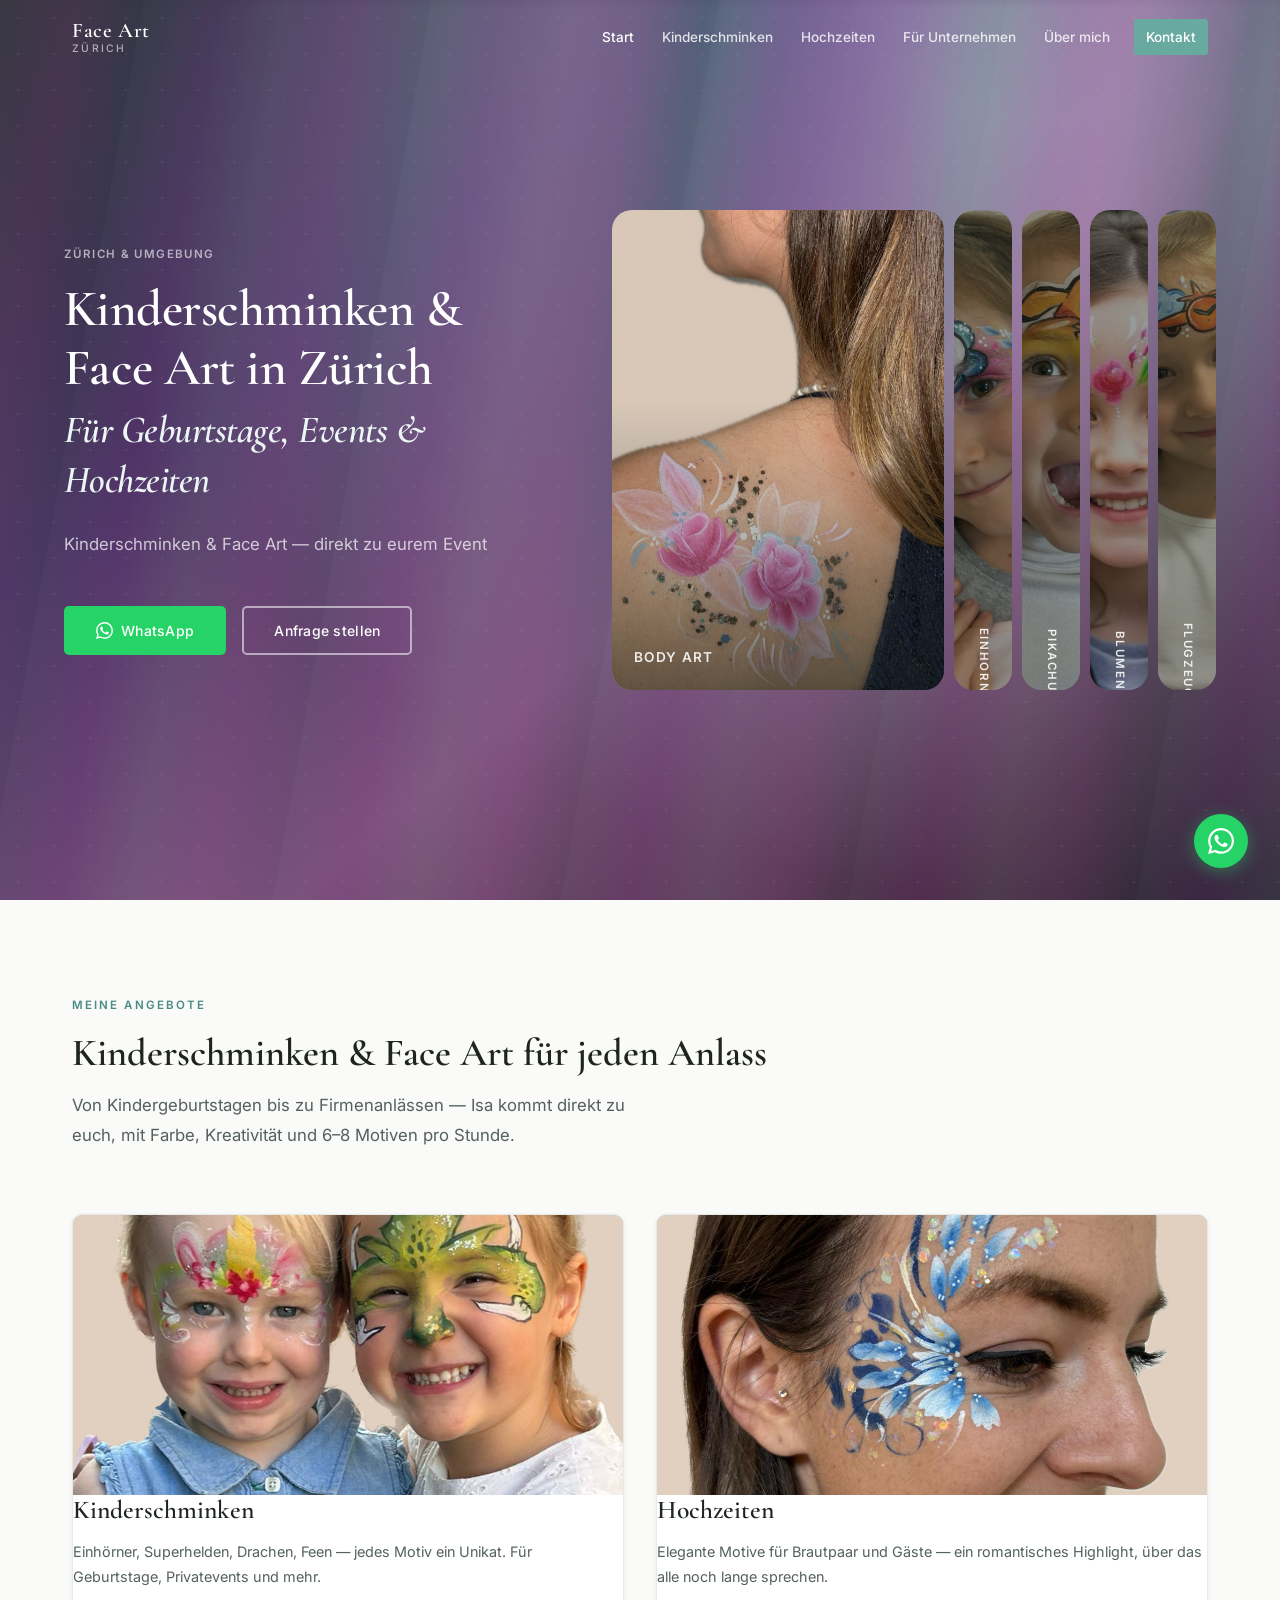
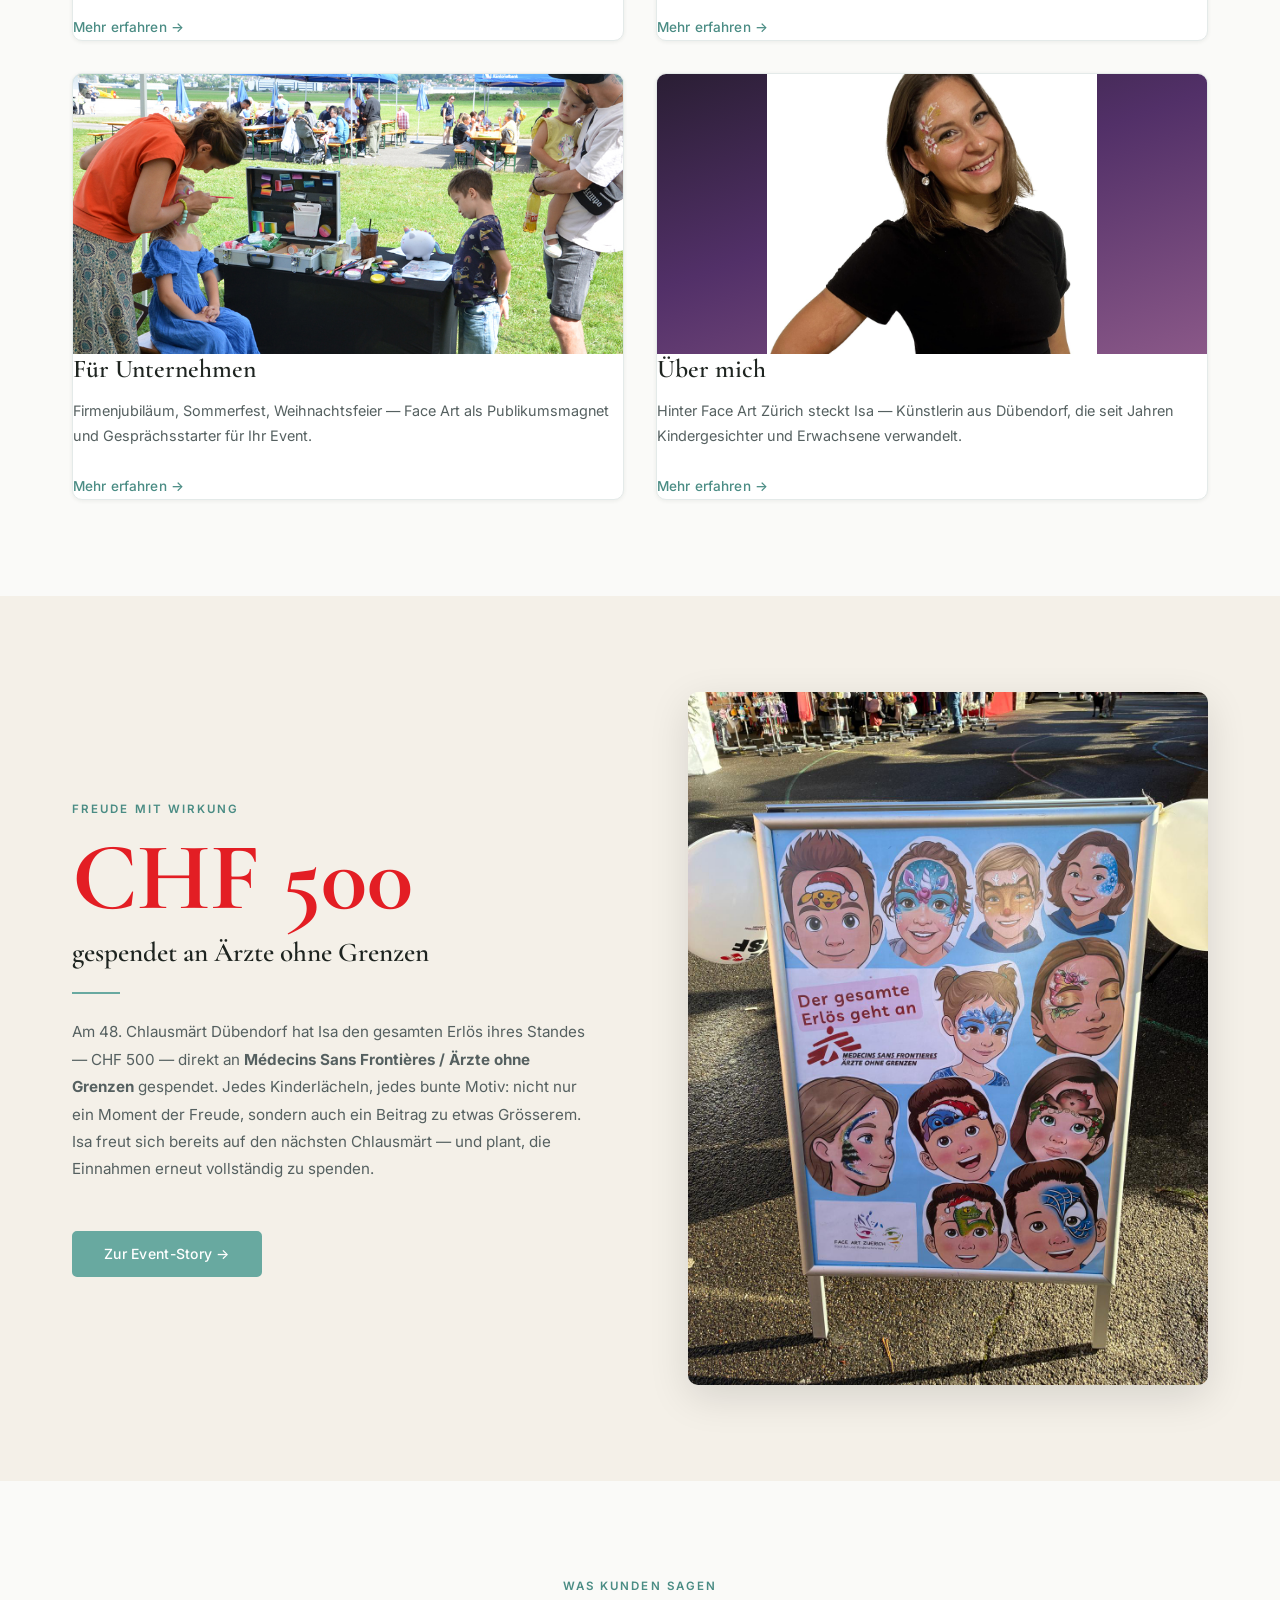
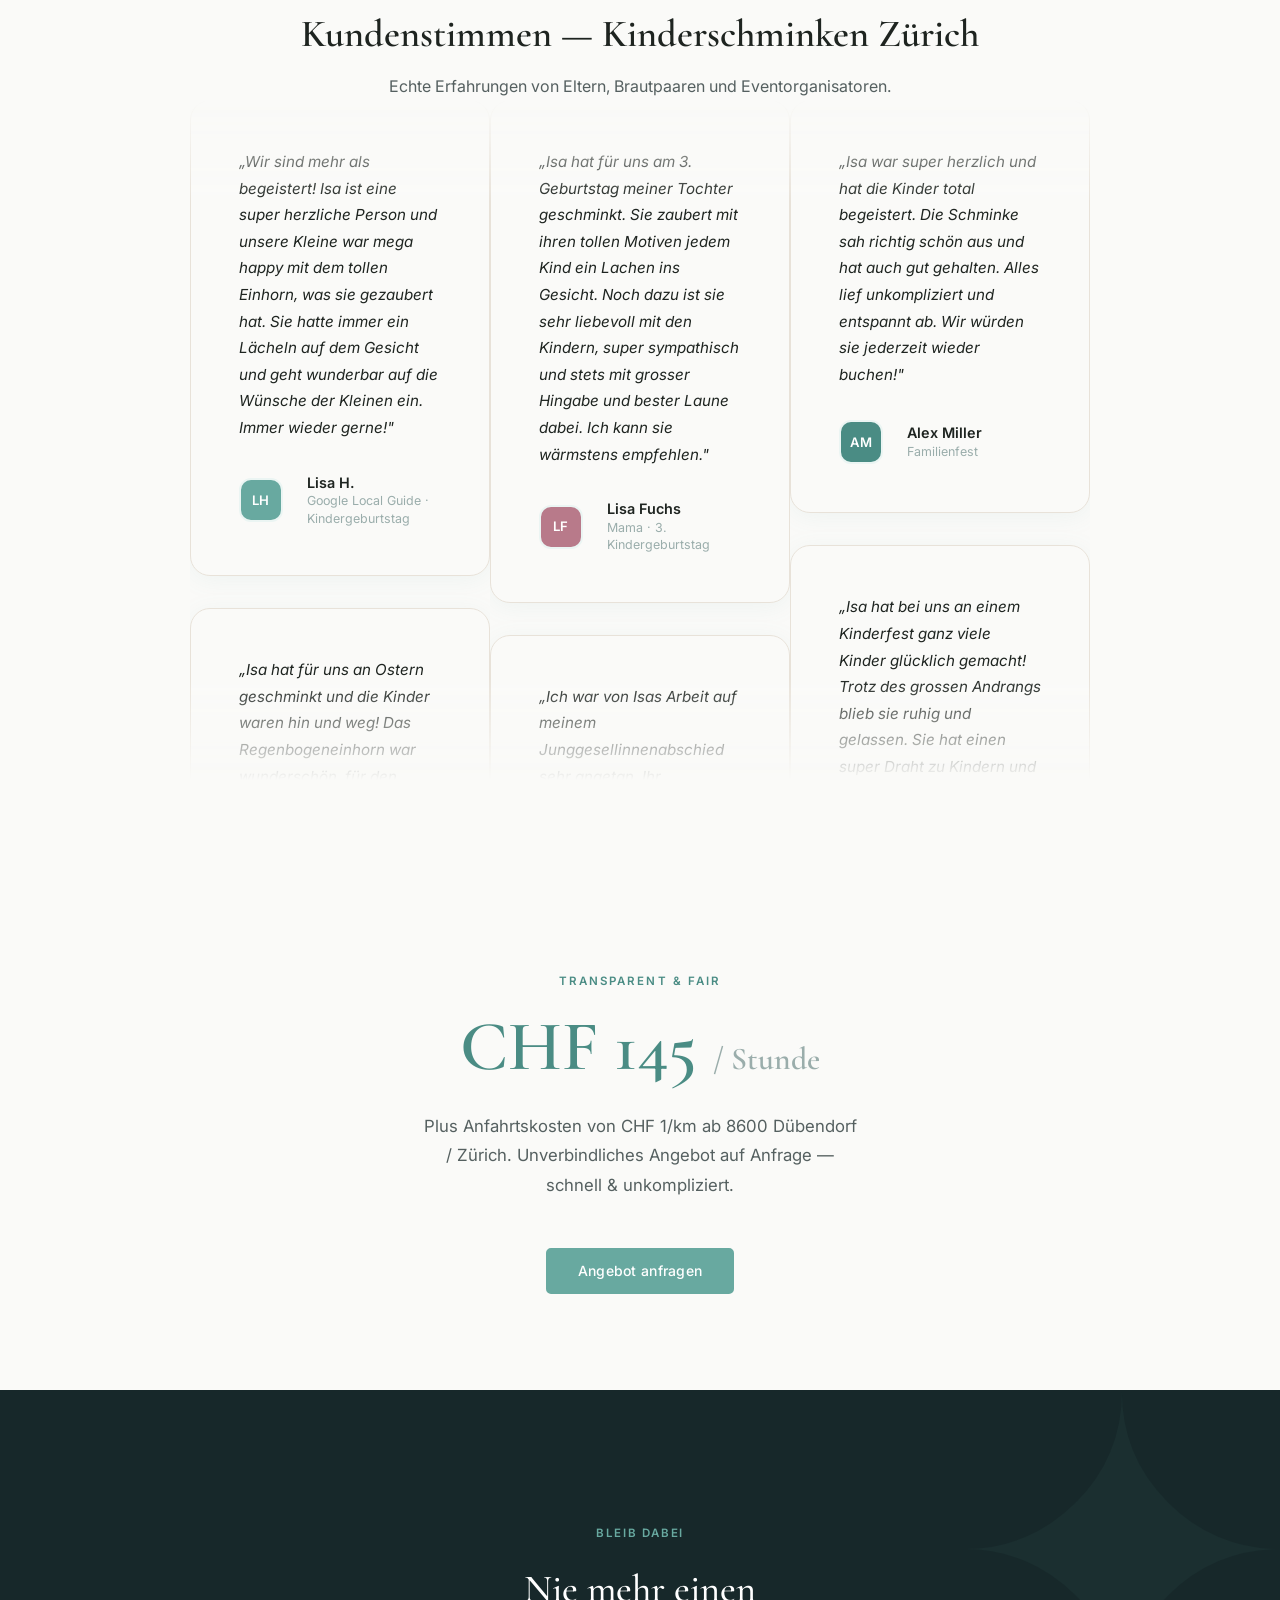
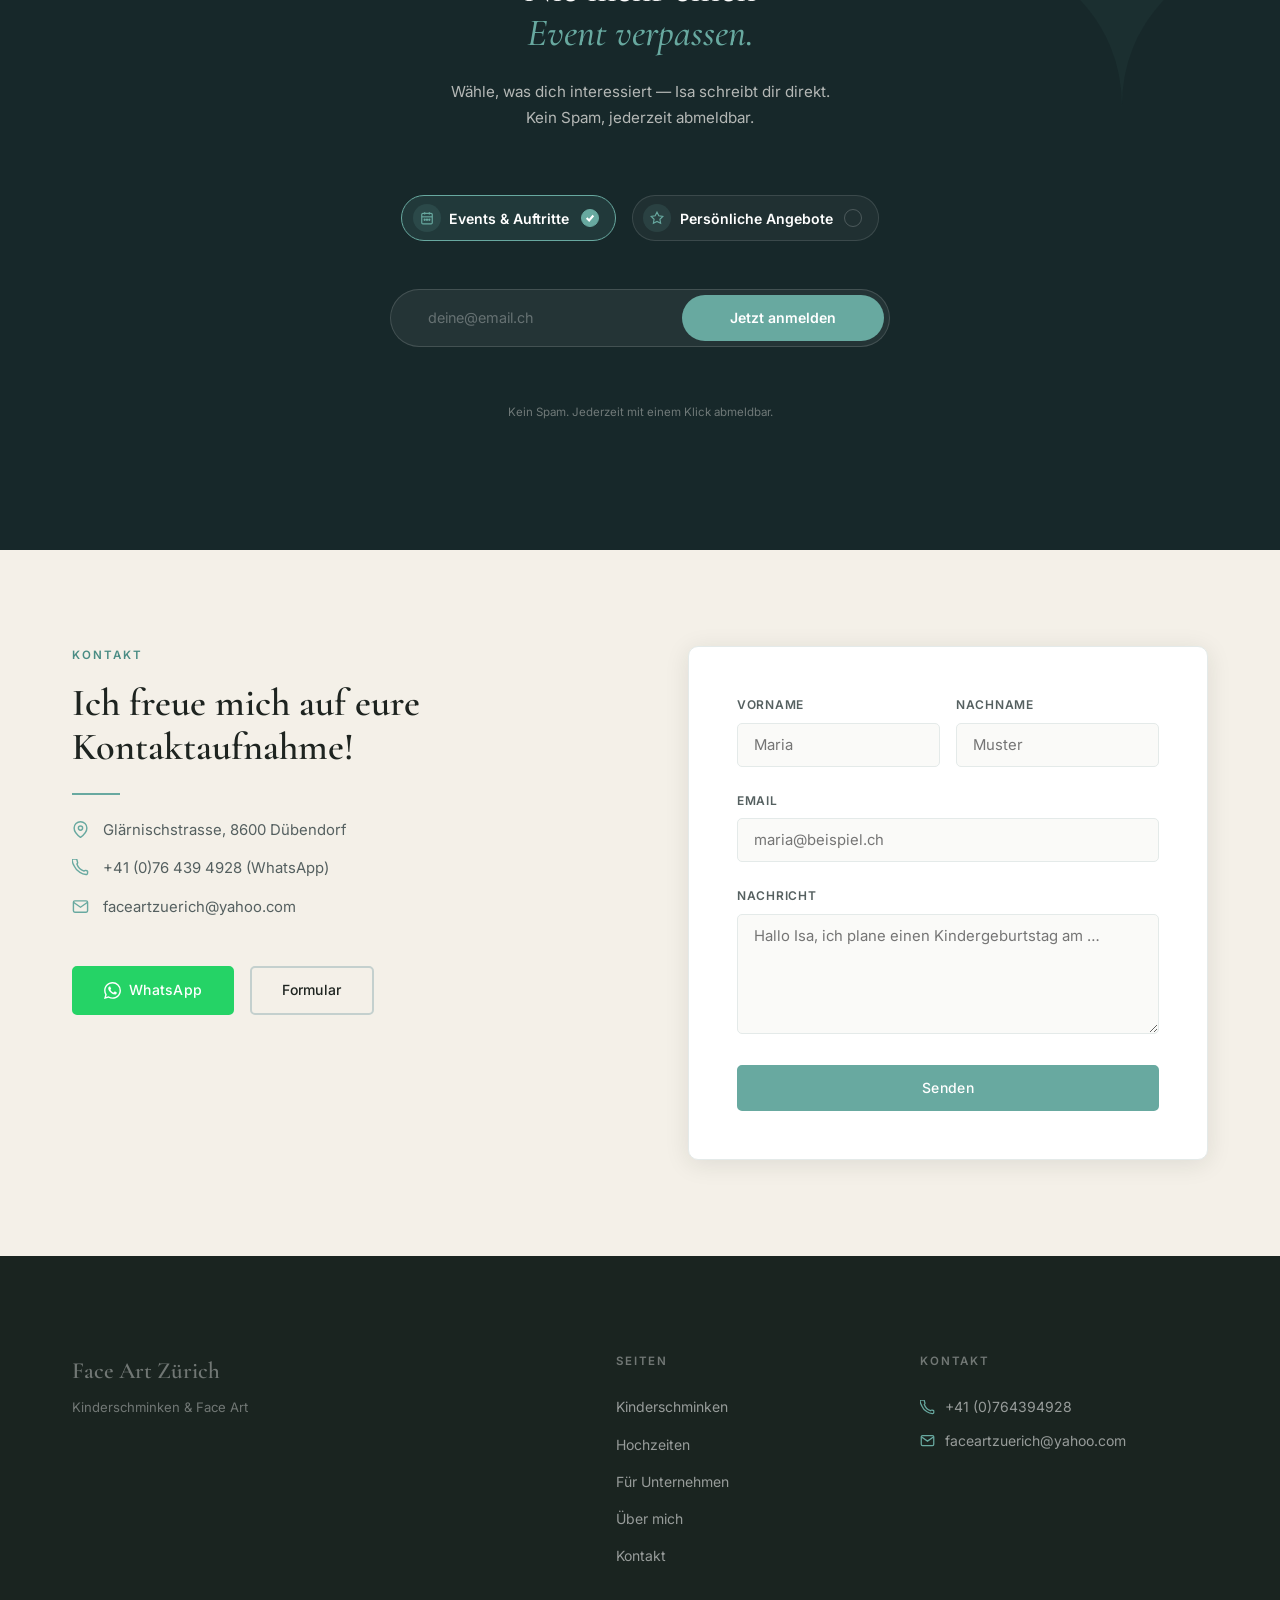
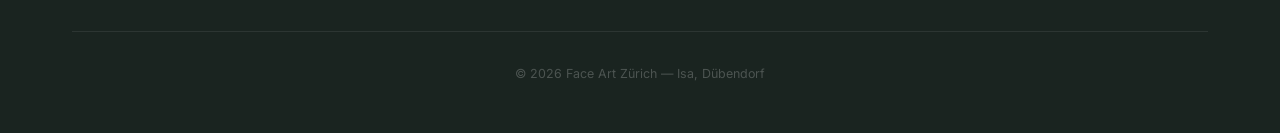
==== index.html @ 788a1c24 "copy(index): Magie/unvergesslich/ich entfernt, konkrete Sprache" ====
<!DOCTYPE html>
<html lang="de">
<head>
  <meta charset="UTF-8" />
  <link rel="icon" href="favicon.svg" type="image/svg+xml">
  <meta name="viewport" content="width=device-width, initial-scale=1.0" />
  <title>Kinderschminken Zürich & Dübendorf | Face Art Zürich</title>
  <meta name="description" content="Professionelles Kinderschminken & Face Art in Zürich und Dübendorf. Isa kommt direkt zu eurem Event — Geburtstage, Hochzeiten & Firmenfeiern. Ab CHF 145/h. Jetzt anfragen!">
  <meta name="robots" content="index, follow">
  <meta name="author" content="Isa, Face Art Zürich">
  <meta name="theme-color" content="#68A9A0">
  <link rel="canonical" href="https://www.faceartzuerich.ch/">

  <!-- Open Graph -->
  <meta property="og:type" content="website">
  <meta property="og:locale" content="de_CH">
  <meta property="og:url" content="https://www.faceartzuerich.ch/">
  <meta property="og:title" content="Kinderschminken Zürich & Dübendorf | Face Art Zürich">
  <meta property="og:description" content="Professionelles Kinderschminken & Face Art in Zürich und Dübendorf. Isa kommt direkt zu eurem Event — Geburtstage, Hochzeiten & Firmenfeiern. Ab CHF 145/h.">
  <meta property="og:image" content="https://www.faceartzuerich.ch/src/images/gallery/Kinder/einhorn-drachen-kinderschminken-zuerich.jpg">
  <meta property="og:image:width" content="800">
  <meta property="og:image:height" content="800">
  <meta property="og:site_name" content="Face Art Zürich">

  <!-- Twitter Card -->
  <meta name="twitter:card" content="summary_large_image">
  <meta name="twitter:title" content="Kinderschminken Zürich & Dübendorf | Face Art Zürich">
  <meta name="twitter:description" content="Professionelles Kinderschminken & Face Art in Zürich und Dübendorf. Ab CHF 145/h.">
  <meta name="twitter:image" content="https://www.faceartzuerich.ch/src/images/gallery/Kinder/einhorn-drachen-kinderschminken-zuerich.jpg">
  <link rel="stylesheet" href="src/css/main.css" />
  <!-- Schema.org Structured Data -->
  <script type="application/ld+json">
  {
    "@context": "https://schema.org",
    "@graph": [
      {
        "@type": "LocalBusiness",
        "@id": "https://www.faceartzuerich.ch/#business",
        "name": "Face Art Zürich",
        "description": "Professionelles Kinderschminken und Face Art in Zürich und Dübendorf. Isa kommt direkt zu Ihrem Event — Geburtstage, Hochzeiten, Firmenfeiern und Weihnachtsmärkte.",
        "url": "https://www.faceartzuerich.ch/",
        "telephone": "+41764394928",
        "email": "faceartzuerich@yahoo.com",
        "priceRange": "CHF 145/h",
        "currenciesAccepted": "CHF",
        "paymentAccepted": "Cash, Bank Transfer",
        "address": {
          "@type": "PostalAddress",
          "streetAddress": "Glärnischstrasse",
          "addressLocality": "Dübendorf",
          "postalCode": "8600",
          "addressCountry": "CH"
        },
        "geo": {
          "@type": "GeoCoordinates",
          "latitude": 47.3964,
          "longitude": 8.6178
        },
        "areaServed": [
          { "@type": "City", "name": "Zürich" },
          { "@type": "City", "name": "Dübendorf" },
          { "@type": "City", "name": "Winterthur" },
          { "@type": "City", "name": "Uster" },
          { "@type": "City", "name": "Kloten" }
        ],
        "hasOfferCatalog": {
          "@type": "OfferCatalog",
          "name": "Face Art Dienstleistungen",
          "itemListElement": [
            {
              "@type": "Offer",
              "itemOffered": { "@type": "Service", "name": "Kinderschminken" },
              "priceSpecification": { "@type": "PriceSpecification", "price": "145", "priceCurrency": "CHF", "unitText": "Stunde" }
            },
            {
              "@type": "Offer",
              "itemOffered": { "@type": "Service", "name": "Face Art für Hochzeiten" }
            },
            {
              "@type": "Offer",
              "itemOffered": { "@type": "Service", "name": "Face Art für Unternehmen und Events" }
            }
          ]
        },
        "aggregateRating": {
          "@type": "AggregateRating",
          "ratingValue": "5",
          "bestRating": "5",
          "worstRating": "1",
          "reviewCount": "6"
        },
        "review": [
          {
            "@type": "Review",
            "author": { "@type": "Person", "name": "Lisa H." },
            "reviewRating": { "@type": "Rating", "ratingValue": "5" },
            "reviewBody": "Wir sind mehr als begeistert! Isa ist eine super herzliche Person und unsere Kleine war mega happy mit dem tollen Einhorn. Immer wieder gerne!"
          },
          {
            "@type": "Review",
            "author": { "@type": "Person", "name": "Lisa Fuchs" },
            "reviewRating": { "@type": "Rating", "ratingValue": "5" },
            "reviewBody": "Isa hat für uns am 3. Geburtstag meiner Tochter geschminkt. Sie zaubert mit ihren tollen Motiven jedem Kind ein Lachen ins Gesicht. Ich kann sie wärmstens empfehlen."
          },
          {
            "@type": "Review",
            "author": { "@type": "Person", "name": "Claudia Vetsch" },
            "reviewRating": { "@type": "Rating", "ratingValue": "5" },
            "reviewBody": "Isa hat bei uns an einem Kinderfest ganz viele Kinder glücklich gemacht! Sie hat einen super Draht zu Kindern und arbeitet sehr zügig — alle wurden bedient."
          }
        ],
        "image": "https://www.faceartzuerich.ch/src/images/isa-face-art-zuerich.jpg",
        "sameAs": []
      },
      {
        "@type": "Person",
        "@id": "https://www.faceartzuerich.ch/#isa",
        "name": "Isa",
        "jobTitle": "Face Art Künstlerin",
        "worksFor": { "@id": "https://www.faceartzuerich.ch/#business" },
        "address": {
          "@type": "PostalAddress",
          "addressLocality": "Dübendorf",
          "addressCountry": "CH"
        }
      }
    ]
  }
  </script>
  <link rel="preload" as="style" href="https://fonts.googleapis.com/css2?family=Cormorant+Garamond:ital,wght@0,400;0,500;0,600;1,400;1,500;1,600&family=Inter:wght@300;400;500;600&display=swap" onload="this.onload=null;this.rel='stylesheet'">
  <noscript><link rel="stylesheet" href="https://fonts.googleapis.com/css2?family=Cormorant+Garamond:ital,wght@0,400;0,500;0,600;1,400;1,500;1,600&family=Inter:wght@300;400;500;600&display=swap"></noscript>
</head>
<body class="page--home">

  <!-- Navigation -->
  <header class="nav nav--transparent" id="nav">
    <div class="nav__container">
      <a href="index.html" class="nav__logo">
        <span class="nav__logo-text">
          <span class="nav__logo-main">Face Art</span>
          <span class="nav__logo-sub">Zürich</span>
        </span>
        <img class="nav__logo-img" src="src/images/logo.png" alt="Face Art Zürich Logo">
      </a>
      <nav class="nav__menu" id="navMenu" aria-label="Hauptnavigation">
        <a href="index.html" class="nav__link nav__link--active">Start</a>
        <a href="kinderschminken.html" class="nav__link">Kinderschminken</a>
        <a href="hochzeiten.html" class="nav__link">Hochzeiten</a>
        <a href="unternehmen.html" class="nav__link">Für Unternehmen</a>
        <a href="about.html" class="nav__link">Über mich</a>
        <a href="kontakt.html" class="nav__link nav__link--cta">Kontakt</a>
      </nav>
      <button class="nav__toggle" id="navToggle" aria-label="Menü öffnen" aria-expanded="false">
        <span></span><span></span><span></span>
      </button>
    </div>
  </header>

  <main>

    <!-- ========== ACCORDION HERO ========== -->
    <section class="acc-hero" id="accHero">
      <div class="hero__bg"></div>
      <div class="acc-hero__inner">

        <!-- Text block -->
        <div class="acc-hero__text">
          <p class="section__label">Zürich &amp; Umgebung</p>
          <h1 class="acc-hero__title">
            Kinderschminken &amp; Face Art in Zürich<br><em>Für Geburtstage, Events &amp; Hochzeiten</em>
          </h1>
          <p class="acc-hero__subtitle">Kinderschminken &amp; Face Art — direkt zu eurem Event</p>
          <div class="acc-hero__cta">
            <a href="https://wa.me/41764394928?text=Hallo%20Isa%2C%20ich%20m%C3%B6chte%20eine%20Anfrage%20stellen."
               class="btn btn--whatsapp" target="_blank" rel="noopener noreferrer">
              <svg class="btn__icon" viewBox="0 0 24 24" fill="currentColor" aria-hidden="true">
                <path d="M17.472 14.382c-.297-.149-1.758-.867-2.03-.967-.273-.099-.471-.148-.67.15-.197.297-.767.966-.94 1.164-.173.199-.347.223-.644.075-.297-.15-1.255-.463-2.39-1.475-.883-.788-1.48-1.761-1.653-2.059-.173-.297-.018-.458.13-.606.134-.133.298-.347.446-.52.149-.174.198-.298.298-.497.099-.198.05-.371-.025-.52-.075-.149-.669-1.612-.916-2.207-.242-.579-.487-.5-.669-.51-.173-.008-.371-.01-.57-.01-.198 0-.52.074-.792.372-.272.297-1.04 1.016-1.04 2.479 0 1.462 1.065 2.875 1.213 3.074.149.198 2.096 3.2 5.077 4.487.709.306 1.262.489 1.694.625.712.227 1.36.195 1.871.118.571-.085 1.758-.719 2.006-1.413.248-.694.248-1.289.173-1.413-.074-.124-.272-.198-.57-.347m-5.421 7.403h-.004a9.87 9.87 0 01-5.031-1.378l-.361-.214-3.741.982.998-3.648-.235-.374a9.86 9.86 0 01-1.51-5.26c.001-5.45 4.436-9.884 9.888-9.884 2.64 0 5.122 1.03 6.988 2.898a9.825 9.825 0 012.893 6.994c-.003 5.45-4.437 9.884-9.885 9.884m8.413-18.297A11.815 11.815 0 0012.05 0C5.495 0 .16 5.335.157 11.892c0 2.096.547 4.142 1.588 5.945L.057 24l6.305-1.654a11.882 11.882 0 005.683 1.448h.005c6.554 0 11.89-5.335 11.893-11.893a11.821 11.821 0 00-3.48-8.413z"/>
              </svg>
              WhatsApp
            </a>
            <a href="kontakt.html" class="btn btn--outline-white">Anfrage stellen</a>
          </div>
        </div>

        <!-- Image Accordion -->
        <div class="acc-hero__accordion" id="accHeroAccordion" aria-label="Galerie — Face Art Motive">

          <div class="acc-panel acc-panel--active" data-index="0">
            <img src="src/images/gallery/Start/rosen-body-art-zuerich.jpg" alt="Rosen Body Art" draggable="false" width="1864" height="1865" fetchpriority="high">
            <div class="acc-panel__overlay"></div>
            <span class="acc-panel__label">Body Art</span>
          </div>

          <div class="acc-panel" data-index="1">
            <img src="src/images/gallery/Start/einhorn-face-art-zuerich.jpg" alt="Einhorn Face Art" draggable="false" width="2286" height="2419">
            <div class="acc-panel__overlay"></div>
            <span class="acc-panel__label">Einhorn</span>
          </div>

          <div class="acc-panel" data-index="2">
            <img src="src/images/gallery/Start/pikachu-kinderschminken-zuerich.jpg" alt="Pikachu Face Art" draggable="false" width="804" height="760">
            <div class="acc-panel__overlay"></div>
            <span class="acc-panel__label">Pikachu</span>
          </div>

          <div class="acc-panel" data-index="3">
            <img src="src/images/gallery/Start/blumen-face-art-kinderschminken.jpg" alt="Blumen Face Art" draggable="false" width="832" height="1005">
            <div class="acc-panel__overlay"></div>
            <span class="acc-panel__label">Blumen</span>
          </div>

          <div class="acc-panel" data-index="4">
            <img src="src/images/gallery/Start/flugzeug-body-art-kinder.png" alt="Flugzeug Face Art" draggable="false" width="867" height="1152">
            <div class="acc-panel__overlay"></div>
            <span class="acc-panel__label">Flugzeug</span>
          </div>

        </div>

      </div>
    </section>

    <!-- ========== SERVICES ========== -->
    <section class="section">
      <div class="container">
        <header class="section__header">
          <span class="section__label">Meine Angebote</span>
          <h2 class="section__title">Kinderschminken &amp; Face Art für jeden Anlass</h2>
          <p class="section__subtitle">Von Kindergeburtstagen bis zu Firmenanlässen — Isa kommt direkt zu euch, mit Farbe, Kreativität und 6–8 Motiven pro Stunde.</p>
        </header>
        <div class="services__grid">
          <a href="kinderschminken.html" class="service-card">
            <div class="service-card__img service-card__img--kinder">
              <img src="src/images/gallery/Kinder/einhorn-drachen-kinderschminken-zuerich.jpg" alt="Kinderschminken — Einhorn und Drachen" width="744" height="711">
            </div>
            <div class="service-card__body">
              <h3 class="service-card__title">Kinderschminken</h3>
              <p class="service-card__text">Einhörner, Superhelden, Drachen, Feen — jedes Motiv ein Unikat. Für Geburtstage, Privatevents und mehr.</p>
              <span class="service-card__link">Mehr erfahren →</span>
            </div>
          </a>
          <a href="hochzeiten.html" class="service-card">
            <div class="service-card__img service-card__img--hochzeit">
              <img src="src/images/gallery/Hochzeit/elegantes-blumen-face-art-hochzeit.jpg" alt="Hochzeiten — Elegantes Blumenornament" width="1093" height="1191">
            </div>
            <div class="service-card__body">
              <h3 class="service-card__title">Hochzeiten</h3>
              <p class="service-card__text">Elegante Motive für Brautpaar und Gäste — ein romantisches Highlight, über das alle noch lange sprechen.</p>
              <span class="service-card__link">Mehr erfahren →</span>
            </div>
          </a>
          <a href="unternehmen.html" class="service-card">
            <div class="service-card__img service-card__img--corporate">
              <img src="src/images/gallery/Events/flug and zug/isa-stand-kinderschminken-event.jpg" alt="Für Unternehmen — Kinderschminken am Event-Stand" width="866" height="563">
            </div>
            <div class="service-card__body">
              <h3 class="service-card__title">Für Unternehmen</h3>
              <p class="service-card__text">Firmenjubiläum, Sommerfest, Weihnachtsfeier — Face Art als Publikumsmagnet und Gesprächsstarter für Ihr Event.</p>
              <span class="service-card__link">Mehr erfahren →</span>
            </div>
          </a>
          <a href="about.html" class="service-card">
            <div class="service-card__img service-card__img--about">
              <img src="src/images/isa-face-art-zuerich.jpg" alt="Isa — Face Art Zürich" class="service-card__isa" width="1724" height="1611">
            </div>
            <div class="service-card__body">
              <h3 class="service-card__title">Über mich</h3>
              <p class="service-card__text">Hinter Face Art Zürich steckt Isa — Künstlerin aus Dübendorf, die seit Jahren Kindergesichter und Erwachsene verwandelt.</p>
              <span class="service-card__link">Mehr erfahren →</span>
            </div>
          </a>
        </div>
      </div>
    </section>

    <!-- ========== MSF DONATION TEASER ========== -->
    <section class="section section--cream">
      <div class="container">
        <div class="msf-teaser__grid">
          <div>
            <span class="section__label">Freude mit Wirkung</span>
            <div class="msf-teaser__amount">CHF 500</div>
            <h2 class="msf-teaser__title">gespendet an Ärzte ohne Grenzen</h2>
            <div class="divider"></div>
            <p class="msf-teaser__text">Am 48. Chlausmärt Dübendorf hat Isa den gesamten Erlös ihres Standes — CHF 500 — direkt an <strong>Médecins Sans Frontières / Ärzte ohne Grenzen</strong> gespendet. Jedes Kinderlächeln, jedes bunte Motiv: nicht nur ein Moment der Freude, sondern auch ein Beitrag zu etwas Grösserem. Isa freut sich bereits auf den nächsten Chlausmärt — und plant, die Einnahmen erneut vollständig zu spenden.</p>
            <a href="about.html#chlausmaert" class="btn btn--primary">Zur Event-Story →</a>
          </div>
          <div class="msf-teaser__visual">
            <img src="src/images/gallery/Events/Chlausmaert/msf-board.jpeg" alt="MSF Plakat am Chlausmärt — Der gesamte Erlös geht an Ärzte ohne Grenzen" loading="lazy" width="1200" height="1600">
          </div>
        </div>
      </div>
    </section>

    <!-- ========== TESTIMONIALS ========== -->
    <section class="section testimonials-section">
      <div class="container">
        <header class="section__header section__header--center testimonials-section__header">
          <span class="section__label">Was Kunden sagen</span>
          <h2 class="section__title">Kundenstimmen — Kinderschminken Zürich</h2>
          <p class="section__subtitle">Echte Erfahrungen von Eltern, Brautpaaren und Eventorganisatoren.</p>
        </header>

        <div class="testimonials-columns" aria-label="Kundenstimmen">

          <!-- Column 1 -->
          <div class="testimonials-col testimonials-col--1">
            <div class="testimonials-col__track" style="animation-duration: 32s;">
              <div class="t-card"><p class="t-card__text">„Wir sind mehr als begeistert! Isa ist eine super herzliche Person und unsere Kleine war mega happy mit dem tollen Einhorn, was sie gezaubert hat. Sie hatte immer ein Lächeln auf dem Gesicht und geht wunderbar auf die Wünsche der Kleinen ein. Immer wieder gerne!"</p><div class="t-card__author"><span class="t-card__avatar" style="--avatar-c:#68A9A0">LH</span><div><strong class="t-card__name">Lisa H.</strong><span class="t-card__role">Google Local Guide · Kindergeburtstag</span></div></div></div>
              <div class="t-card"><p class="t-card__text">„Isa hat für uns an Ostern geschminkt und die Kinder waren hin und weg! Das Regenbogeneinhorn war wunderschön, für den Kleinen gab es einen Drachen, den er stolz herumzeigte. Wir werden sie für das nächste Fest auf jeden Fall wieder buchen!"</p><div class="t-card__author"><span class="t-card__avatar" style="--avatar-c:#9B7AC7">LH</span><div><strong class="t-card__name">Laura Hufnagel</strong><span class="t-card__role">Mama · Oster-Event</span></div></div></div>
              <!-- duplicate for seamless loop -->
              <div class="t-card" aria-hidden="true"><p class="t-card__text">„Wir sind mehr als begeistert! Isa ist eine super herzliche Person und unsere Kleine war mega happy mit dem tollen Einhorn, was sie gezaubert hat. Sie hatte immer ein Lächeln auf dem Gesicht und geht wunderbar auf die Wünsche der Kleinen ein. Immer wieder gerne!"</p><div class="t-card__author"><span class="t-card__avatar" style="--avatar-c:#68A9A0">LH</span><div><strong class="t-card__name">Lisa H.</strong><span class="t-card__role">Google Local Guide · Kindergeburtstag</span></div></div></div>
              <div class="t-card" aria-hidden="true"><p class="t-card__text">„Isa hat für uns an Ostern geschminkt und die Kinder waren hin und weg! Das Regenbogeneinhorn war wunderschön, für den Kleinen gab es einen Drachen, den er stolz herumzeigte. Wir werden sie für das nächste Fest auf jeden Fall wieder buchen!"</p><div class="t-card__author"><span class="t-card__avatar" style="--avatar-c:#9B7AC7">LH</span><div><strong class="t-card__name">Laura Hufnagel</strong><span class="t-card__role">Mama · Oster-Event</span></div></div></div>
            </div>
          </div>

          <!-- Column 2 (hidden on mobile) -->
          <div class="testimonials-col testimonials-col--2">
            <div class="testimonials-col__track" style="animation-duration: 40s;">
              <div class="t-card"><p class="t-card__text">„Isa hat für uns am 3. Geburtstag meiner Tochter geschminkt. Sie zaubert mit ihren tollen Motiven jedem Kind ein Lachen ins Gesicht. Noch dazu ist sie sehr liebevoll mit den Kindern, super sympathisch und stets mit grosser Hingabe und bester Laune dabei. Ich kann sie wärmstens empfehlen."</p><div class="t-card__author"><span class="t-card__avatar" style="--avatar-c:#B87A8A">LF</span><div><strong class="t-card__name">Lisa Fuchs</strong><span class="t-card__role">Mama · 3. Kindergeburtstag</span></div></div></div>
              <div class="t-card"><p class="t-card__text">„Ich war von Isas Arbeit auf meinem Junggesellinnenabschied sehr angetan. Ihr wunderschönes Make-up machte die Feier zu etwas ganz Besonderem. Die Kommunikation mit ihr war so gut, dass ich ihr spontan zusätzliche Verantwortung für die Gestaltung überliess. Absolut empfehlenswert!"</p><div class="t-card__author"><span class="t-card__avatar" style="--avatar-c:#7C6CAA">SN</span><div><strong class="t-card__name">Sabrina Nv</strong><span class="t-card__role">Braut · Junggesellinnenabschied</span></div></div></div>
              <div class="t-card" aria-hidden="true"><p class="t-card__text">„Isa hat für uns am 3. Geburtstag meiner Tochter geschminkt. Sie zaubert mit ihren tollen Motiven jedem Kind ein Lachen ins Gesicht. Noch dazu ist sie sehr liebevoll mit den Kindern, super sympathisch und stets mit grosser Hingabe und bester Laune dabei. Ich kann sie wärmstens empfehlen."</p><div class="t-card__author"><span class="t-card__avatar" style="--avatar-c:#B87A8A">LF</span><div><strong class="t-card__name">Lisa Fuchs</strong><span class="t-card__role">Mama · 3. Kindergeburtstag</span></div></div></div>
              <div class="t-card" aria-hidden="true"><p class="t-card__text">„Ich war von Isas Arbeit auf meinem Junggesellinnenabschied sehr angetan. Ihr wunderschönes Make-up machte die Feier zu etwas ganz Besonderem. Die Kommunikation mit ihr war so gut, dass ich ihr spontan zusätzliche Verantwortung für die Gestaltung überliess. Absolut empfehlenswert!"</p><div class="t-card__author"><span class="t-card__avatar" style="--avatar-c:#7C6CAA">SN</span><div><strong class="t-card__name">Sabrina Nv</strong><span class="t-card__role">Braut · Junggesellinnenabschied</span></div></div></div>
            </div>
          </div>

          <!-- Column 3 (hidden on mobile + tablet) -->
          <div class="testimonials-col testimonials-col--3">
            <div class="testimonials-col__track" style="animation-duration: 36s; animation-direction: reverse;">
              <div class="t-card"><p class="t-card__text">„Isa war super herzlich und hat die Kinder total begeistert. Die Schminke sah richtig schön aus und hat auch gut gehalten. Alles lief unkompliziert und entspannt ab. Wir würden sie jederzeit wieder buchen!"</p><div class="t-card__author"><span class="t-card__avatar" style="--avatar-c:#4A8C84">AM</span><div><strong class="t-card__name">Alex Miller</strong><span class="t-card__role">Familienfest</span></div></div></div>
              <div class="t-card"><p class="t-card__text">„Isa hat bei uns an einem Kinderfest ganz viele Kinder glücklich gemacht! Trotz des grossen Andrangs blieb sie ruhig und gelassen. Sie hat einen super Draht zu Kindern und kann individuell auf sie eingehen. Trotzdem arbeitet sie sehr zügig — alle wurden bedient."</p><div class="t-card__author"><span class="t-card__avatar" style="--avatar-c:#9A7080">CV</span><div><strong class="t-card__name">Claudia Vetsch</strong><span class="t-card__role">Organisatorin · Kinderfest</span></div></div></div>
              <div class="t-card" aria-hidden="true"><p class="t-card__text">„Isa war super herzlich und hat die Kinder total begeistert. Die Schminke sah richtig schön aus und hat auch gut gehalten. Alles lief unkompliziert und entspannt ab. Wir würden sie jederzeit wieder buchen!"</p><div class="t-card__author"><span class="t-card__avatar" style="--avatar-c:#4A8C84">AM</span><div><strong class="t-card__name">Alex Miller</strong><span class="t-card__role">Familienfest</span></div></div></div>
              <div class="t-card" aria-hidden="true"><p class="t-card__text">„Isa hat bei uns an einem Kinderfest ganz viele Kinder glücklich gemacht! Trotz des grossen Andrangs blieb sie ruhig und gelassen. Sie hat einen super Draht zu Kindern und kann individuell auf sie eingehen. Trotzdem arbeitet sie sehr zügig — alle wurden bedient."</p><div class="t-card__author"><span class="t-card__avatar" style="--avatar-c:#9A7080">CV</span><div><strong class="t-card__name">Claudia Vetsch</strong><span class="t-card__role">Organisatorin · Kinderfest</span></div></div></div>
            </div>
          </div>

        </div>
      </div>
    </section>

    <!-- ========== PRICE TEASER ========== -->
    <section class="section text-center price-teaser">
      <div class="container container--narrow">
        <span class="section__label">Transparent &amp; Fair</span>
        <h2 class="section__title">CHF 145 <small style="font-size:.45em;color:var(--text-light);">/ Stunde</small></h2>
        <p class="price-teaser__text">Plus Anfahrtskosten von CHF 1/km ab 8600 Dübendorf / Zürich. Unverbindliches Angebot auf Anfrage — schnell &amp; unkompliziert.</p>
        <a href="kontakt.html" class="btn btn--primary">Angebot anfragen</a>
      </div>
    </section>

    <!-- ========== NEWSLETTER ========== -->
    <section class="newsletter-section" id="newsletter" aria-label="Newsletter Anmeldung">
      <div class="container">
        <div class="newsletter-section__inner">
          <span class="newsletter-section__badge">Bleib dabei</span>
          <h2 class="newsletter-section__title">Nie mehr einen<br><em>Event verpassen.</em></h2>
          <p class="newsletter-section__subtitle">Wähle, was dich interessiert — Isa schreibt dir direkt.<br>Kein Spam, jederzeit abmeldbar.</p>

          <div class="newsletter-section__options" role="group" aria-label="Newsletter-Optionen">

            <label class="nl-option is-active" data-value="events">
              <input type="checkbox" class="nl-option__checkbox" name="pref-events" checked aria-label="Events & Auftritte abonnieren">
              <span class="nl-option__icon" aria-hidden="true"><svg viewBox="0 0 24 24" fill="none" stroke="currentColor" stroke-width="2"><rect x="3" y="4" width="18" height="18" rx="2"/><line x1="16" y1="2" x2="16" y2="6"/><line x1="8" y1="2" x2="8" y2="6"/><line x1="3" y1="10" x2="21" y2="10"/><circle cx="8" cy="15" r="1" fill="currentColor"/><circle cx="12" cy="15" r="1" fill="currentColor"/><circle cx="16" cy="15" r="1" fill="currentColor"/></svg></span>
              <span class="nl-option__title">Events &amp; Auftritte</span>
              <span class="nl-option__check" aria-hidden="true"><svg viewBox="0 0 12 12" fill="none" stroke-width="2.5"><polyline points="2,6 5,9 10,3"/></svg></span>
            </label>

            <label class="nl-option" data-value="angebote">
              <input type="checkbox" class="nl-option__checkbox" name="pref-angebote" aria-label="Persönliche Angebote abonnieren">
              <span class="nl-option__icon" aria-hidden="true"><svg viewBox="0 0 24 24" fill="none" stroke="currentColor" stroke-width="2"><path d="M12 2l3.09 6.26L22 9.27l-5 4.87 1.18 6.88L12 17.77l-6.18 3.25L7 14.14 2 9.27l6.91-1.01L12 2z"/></svg></span>
              <span class="nl-option__title">Persönliche Angebote</span>
              <span class="nl-option__check" aria-hidden="true"><svg viewBox="0 0 12 12" fill="none" stroke-width="2.5"><polyline points="2,6 5,9 10,3"/></svg></span>
            </label>

          </div>

          <form class="nl-form" id="nlFormIndex" novalidate>
            <div class="nl-form__field">
              <input type="email" class="nl-form__input" placeholder="deine@email.ch" required aria-label="E-Mail Adresse">
              <button type="submit" class="nl-form__btn">Jetzt anmelden</button>
            </div>
            <p class="nl-form__error" role="alert" aria-live="polite"></p>
            <p class="nl-form__privacy">Kein Spam. Jederzeit mit einem Klick abmeldbar.</p>
          </form>

          <div class="nl-success" id="nlSuccessIndex" hidden aria-live="polite">
            <div class="nl-success__icon">
              <svg viewBox="0 0 24 24" fill="none" stroke-width="2.5" aria-hidden="true"><polyline points="4,12 9,17 20,6"/></svg>
            </div>
            <h3 class="nl-success__title">Danke, du bist dabei!</h3>
            <p class="nl-success__text">Isa freut sich — du erhältst bald die ersten Updates direkt in dein Postfach.</p>
          </div>

        </div>
      </div>
    </section>

    <!-- ========== CONTACT ========== -->
    <section class="section section--cream" id="kontakt">
      <div class="container">
        <div class="contact-teaser__grid">

          <div>
            <span class="section__label">Kontakt</span>
            <h2 class="section__title">Ich freue mich auf eure Kontaktaufnahme!</h2>
            <div class="divider"></div>
            <p class="contact-teaser__info">
              <svg viewBox="0 0 24 24" fill="none" stroke="currentColor" stroke-width="2" aria-hidden="true"><path d="M21 10c0 7-9 13-9 13s-9-6-9-13a9 9 0 0118 0z"/><circle cx="12" cy="10" r="3"/></svg>
              Glärnischstrasse, 8600 Dübendorf
            </p>
            <p class="contact-teaser__info">
              <svg viewBox="0 0 24 24" fill="none" stroke="currentColor" stroke-width="2" aria-hidden="true"><path d="M22 16.92v3a2 2 0 01-2.18 2 19.79 19.79 0 01-8.63-3.07A19.5 19.5 0 013.07 9.82 19.79 19.79 0 01.1 1.18 2 2 0 012.11 0h3a2 2 0 012 1.72c.127.96.361 1.903.7 2.81a2 2 0 01-.45 2.11L6.91 7.09A16 16 0 0016.91 17.1l.46-.46a2 2 0 012.11-.45c.907.339 1.85.573 2.81.7A2 2 0 0122 16.92z"/></svg>
              +41 (0)76 439 4928 (WhatsApp)
            </p>
            <p class="contact-teaser__info">
              <svg viewBox="0 0 24 24" fill="none" stroke="currentColor" stroke-width="2" aria-hidden="true"><path d="M4 4h16c1.1 0 2 .9 2 2v12c0 1.1-.9 2-2 2H4c-1.1 0-2-.9-2-2V6c0-1.1.9-2 2-2z"/><polyline points="22,6 12,13 2,6"/></svg>
              faceartzuerich@yahoo.com
            </p>
            <div class="contact-teaser__actions">
              <a href="https://wa.me/41764394928?text=Hallo%20Isa%2C%20ich%20m%C3%B6chte%20eine%20Anfrage%20stellen."
                 class="btn btn--whatsapp" target="_blank" rel="noopener noreferrer">
                <svg class="btn__icon" viewBox="0 0 24 24" fill="currentColor" aria-hidden="true">
                  <path d="M17.472 14.382c-.297-.149-1.758-.867-2.03-.967-.273-.099-.471-.148-.67.15-.197.297-.767.966-.94 1.164-.173.199-.347.223-.644.075-.297-.15-1.255-.463-2.39-1.475-.883-.788-1.48-1.761-1.653-2.059-.173-.297-.018-.458.13-.606.134-.133.298-.347.446-.52.149-.174.198-.298.298-.497.099-.198.05-.371-.025-.52-.075-.149-.669-1.612-.916-2.207-.242-.579-.487-.5-.669-.51-.173-.008-.371-.01-.57-.01-.198 0-.52.074-.792.372-.272.297-1.04 1.016-1.04 2.479 0 1.462 1.065 2.875 1.213 3.074.149.198 2.096 3.2 5.077 4.487.709.306 1.262.489 1.694.625.712.227 1.36.195 1.871.118.571-.085 1.758-.719 2.006-1.413.248-.694.248-1.289.173-1.413-.074-.124-.272-.198-.57-.347m-5.421 7.403h-.004a9.87 9.87 0 01-5.031-1.378l-.361-.214-3.741.982.998-3.648-.235-.374a9.86 9.86 0 01-1.51-5.26c.001-5.45 4.436-9.884 9.888-9.884 2.64 0 5.122 1.03 6.988 2.898a9.825 9.825 0 012.893 6.994c-.003 5.45-4.437 9.884-9.885 9.884m8.413-18.297A11.815 11.815 0 0012.05 0C5.495 0 .16 5.335.157 11.892c0 2.096.547 4.142 1.588 5.945L.057 24l6.305-1.654a11.882 11.882 0 005.683 1.448h.005c6.554 0 11.89-5.335 11.893-11.893a11.821 11.821 0 00-3.48-8.413z"/>
                </svg>
                WhatsApp
              </a>
              <a href="kontakt.html" class="btn btn--outline">Formular</a>
            </div>
          </div>

          <form class="contact-form" id="contactForm" novalidate>
            <div class="contact-form__row">
              <div class="contact-form__field">
                <label class="contact-form__label" for="firstName">Vorname</label>
                <input class="contact-form__input" type="text" id="firstName" name="firstName" placeholder="Maria" required>
              </div>
              <div class="contact-form__field">
                <label class="contact-form__label" for="lastName">Nachname</label>
                <input class="contact-form__input" type="text" id="lastName" name="lastName" placeholder="Muster" required>
              </div>
            </div>
            <div class="contact-form__field">
              <label class="contact-form__label" for="email">Email</label>
              <input class="contact-form__input" type="email" id="email" name="email" placeholder="maria@beispiel.ch" required>
            </div>
            <div class="contact-form__field">
              <label class="contact-form__label" for="message">Nachricht</label>
              <textarea class="contact-form__textarea" id="message" name="message" rows="5" placeholder="Hallo Isa, ich plane einen Kindergeburtstag am …" required></textarea>
            </div>
            <button type="submit" class="btn btn--primary btn--full">Senden</button>
            <p class="contact-form__confirm" id="formConfirm">Danke — ich melde mich in der Regel innerhalb von 24 Stunden.</p>
          </form>

        </div>
      </div>
    </section>

  </main>

  <!-- Footer -->
  <footer class="footer">
    <div class="container">
      <div class="footer__grid">
        <div class="footer__brand">
          <p class="footer__logo">Face Art Zürich</p>
          <p class="footer__tagline">Kinderschminken &amp; Face Art</p>
        </div>
        <div>
          <p class="footer__heading">Seiten</p>
                    <nav class="footer__links" aria-label="Footer Navigation">
            <a href="kinderschminken.html">Kinderschminken</a>
            <a href="hochzeiten.html">Hochzeiten</a>
            <a href="unternehmen.html">Für Unternehmen</a>
            <a href="about.html">Über mich</a>
            <a href="kontakt.html">Kontakt</a>
          </nav>
        </div>
        <div>
          <p class="footer__heading">Kontakt</p>
          <div class="footer__contact">
            <p>
              <svg viewBox="0 0 24 24" fill="none" stroke="currentColor" stroke-width="2" aria-hidden="true"><path d="M22 16.92v3a2 2 0 01-2.18 2 19.79 19.79 0 01-8.63-3.07A19.5 19.5 0 013.07 9.82 19.79 19.79 0 01.1 1.18 2 2 0 012.11 0h3a2 2 0 012 1.72c.127.96.361 1.903.7 2.81a2 2 0 01-.45 2.11L6.91 7.09A16 16 0 0016.91 17.1l.46-.46a2 2 0 012.11-.45c.907.339 1.85.573 2.81.7A2 2 0 0122 16.92z"/></svg>
              +41 (0)764394928
            </p>
            <p>
              <svg viewBox="0 0 24 24" fill="none" stroke="currentColor" stroke-width="2" aria-hidden="true"><path d="M4 4h16c1.1 0 2 .9 2 2v12c0 1.1-.9 2-2 2H4c-1.1 0-2-.9-2-2V6c0-1.1.9-2 2-2z"/><polyline points="22,6 12,13 2,6"/></svg>
              faceartzuerich@yahoo.com
            </p>
          </div>
        </div>
      </div>
      <div class="footer__bottom">
        <p>© 2026 Face Art Zürich — Isa, Dübendorf</p>
      </div>
    </div>
  </footer>

  <!-- Floating WhatsApp -->
  <a href="https://wa.me/41764394928" class="wa-float" target="_blank" rel="noopener noreferrer" aria-label="WhatsApp Kontakt">
    <svg viewBox="0 0 24 24" fill="white" aria-hidden="true">
      <path d="M17.472 14.382c-.297-.149-1.758-.867-2.03-.967-.273-.099-.471-.148-.67.15-.197.297-.767.966-.94 1.164-.173.199-.347.223-.644.075-.297-.15-1.255-.463-2.39-1.475-.883-.788-1.48-1.761-1.653-2.059-.173-.297-.018-.458.13-.606.134-.133.298-.347.446-.52.149-.174.198-.298.298-.497.099-.198.05-.371-.025-.52-.075-.149-.669-1.612-.916-2.207-.242-.579-.487-.5-.669-.51-.173-.008-.371-.01-.57-.01-.198 0-.52.074-.792.372-.272.297-1.04 1.016-1.04 2.479 0 1.462 1.065 2.875 1.213 3.074.149.198 2.096 3.2 5.077 4.487.709.306 1.262.489 1.694.625.712.227 1.36.195 1.871.118.571-.085 1.758-.719 2.006-1.413.248-.694.248-1.289.173-1.413-.074-.124-.272-.198-.57-.347m-5.421 7.403h-.004a9.87 9.87 0 01-5.031-1.378l-.361-.214-3.741.982.998-3.648-.235-.374a9.86 9.86 0 01-1.51-5.26c.001-5.45 4.436-9.884 9.888-9.884 2.64 0 5.122 1.03 6.988 2.898a9.825 9.825 0 012.893 6.994c-.003 5.45-4.437 9.884-9.885 9.884m8.413-18.297A11.815 11.815 0 0012.05 0C5.495 0 .16 5.335.157 11.892c0 2.096.547 4.142 1.588 5.945L.057 24l6.305-1.654a11.882 11.882 0 005.683 1.448h.005c6.554 0 11.89-5.335 11.893-11.893a11.821 11.821 0 00-3.48-8.413z"/>
    </svg>
  </a>

  <script src="src/js/main.js"></script>
</body>
</html>
---- src/css/main.css ----
/* ===================================================
   FACE ART ZÜRICH — Design System
   Modern & Elegant | Mintgrün + Creme
   =================================================== */


/* ===== 1. CSS Variables ===== */
:root {
  /* Brand Colors */
  --mint:        #68A9A0;
  --mint-light:  #EBF5F3;
  --mint-dark:   #4A8C84;
  --mint-hover:  #3D7A73;

  /* Neutrals */
  --bg:          #FAFAF8;
  --cream:       #F4F0E8;
  --white:       #FFFFFF;
  --text:        #1E2420;
  --text-mid:    #556060;
  --text-light:  #9AADAB;
  --border:      #E4EAE9;
  --border-dark: #C4D0CE;

  /* Typography */
  --font-display: 'Cormorant Garamond', Georgia, serif;
  --font-body:    'Inter', system-ui, -apple-system, sans-serif;

  /* Spacing */
  --sp-1:  0.5rem;
  --sp-2:  1rem;
  --sp-3:  1.5rem;
  --sp-4:  2rem;
  --sp-6:  3rem;
  --sp-8:  4rem;
  --sp-12: 6rem;
  --sp-16: 8rem;

  /* Layout */
  --max-w:    1200px;
  --nav-h:    74px;
  --radius:   10px;
  --radius-sm: 5px;

  /* Shadows */
  --shadow-sm: 0 1px 4px rgba(30,36,32,.07);
  --shadow-md: 0 4px 24px rgba(30,36,32,.10);
  --shadow-lg: 0 8px 48px rgba(30,36,32,.13);

  /* Transitions */
  --t: 240ms ease;
}

/* ===== 2. Reset ===== */
*, *::before, *::after { box-sizing: border-box; margin: 0; padding: 0; }
html { scroll-behavior: smooth; -webkit-text-size-adjust: 100%; }
img  { max-width: 100%; height: auto; display: block; }
a    { color: inherit; text-decoration: none; }
button { cursor: pointer; border: none; background: none; font-family: inherit; }
input, textarea, select { font-family: inherit; }

/* ===== 3. Base ===== */
body {
  font-family: var(--font-body);
  font-size: 1rem;
  line-height: 1.65;
  color: var(--text);
  background-color: var(--bg);
  -webkit-font-smoothing: antialiased;
  -moz-osx-font-smoothing: grayscale;
}

h1, h2, h3, h4 {
  font-family: var(--font-display);
  font-weight: 600;
  line-height: 1.15;
  color: var(--text);
}

em { font-style: italic; color: var(--mint-dark); }
p  { color: var(--text-mid); }

/* ===== 4. Layout ===== */
.container {
  width: 100%;
  max-width: var(--max-w);
  margin: 0 auto;
  padding: 0 var(--sp-4);
}
.container--narrow { max-width: 720px; }

.section { padding: var(--sp-12) 0; }
.section--mint  { background-color: var(--mint-light); }
.section--cream { background-color: var(--cream); }
.section--dark  { background-color: var(--text); }

.section__label {
  display: block;
  font-family: var(--font-body);
  font-size: .72rem;
  font-weight: 600;
  letter-spacing: .18em;
  text-transform: uppercase;
  color: var(--mint-dark);
  margin-bottom: var(--sp-2);
}

.section__header { margin-bottom: var(--sp-8); }
.section__header--center { text-align: center; }
.section__header--center .section__subtitle { margin-left: auto; margin-right: auto; }

.section__title {
  font-family: var(--font-display);
  font-size: clamp(1.8rem, 3vw, 2.75rem);
  font-weight: 600;
}

.section__subtitle {
  margin-top: var(--sp-2);
  font-size: 1.05rem;
  color: var(--text-mid);
  max-width: 560px;
  line-height: 1.75;
}

.text-center { text-align: center; }

/* ===== 5. Buttons ===== */
.btn {
  display: inline-flex;
  align-items: center;
  gap: .5rem;
  padding: .875rem 1.875rem;
  font-family: var(--font-body);
  font-size: .875rem;
  font-weight: 500;
  letter-spacing: .02em;
  border-radius: var(--radius-sm);
  transition: all var(--t);
  cursor: pointer;
  white-space: nowrap;
  line-height: 1;
}

.btn--primary {
  background-color: var(--mint);
  color: var(--white);
  border: 2px solid var(--mint);
}
.btn--primary:hover {
  background-color: var(--mint-dark);
  border-color: var(--mint-dark);
}

.btn--outline {
  background-color: transparent;
  color: var(--text);
  border: 2px solid var(--border-dark);
}
.btn--outline:hover {
  border-color: var(--mint);
  color: var(--mint-dark);
}

.btn--outline-white {
  background-color: transparent;
  color: var(--white);
  border: 2px solid rgba(255,255,255,.55);
}
.btn--outline-white:hover {
  background-color: rgba(255,255,255,.12);
  border-color: rgba(255,255,255,.9);
}

.btn--whatsapp {
  background-color: #25D366;
  border: 2px solid #25D366;
  color: var(--white);
}
.btn--whatsapp:hover {
  background-color: #1AB855;
  border-color: #1AB855;
}

.btn__icon { width: 17px; height: 17px; flex-shrink: 0; }
.btn--full { width: 100%; justify-content: center; }

/* ===== 6. Navigation ===== */
.nav {
  position: fixed;
  top: 0; left: 0; right: 0;
  z-index: 1000;
  height: var(--nav-h);
  transition: background-color var(--t), box-shadow var(--t);
}
.nav--transparent { background-color: transparent; }
.nav--scrolled {
  background-color: var(--white);
  box-shadow: var(--shadow-sm);
}

.nav__container {
  max-width: var(--max-w);
  margin: 0 auto;
  padding: 0 var(--sp-4);
  height: 100%;
  display: flex;
  align-items: center;
  justify-content: space-between;
}

.nav__logo {
  display: flex;
  align-items: center;
  line-height: 1.15;
  transition: opacity var(--t);
}
.nav__logo:hover { opacity: .72; }

/* Text version (transparent nav on hero) */
.nav__logo-text {
  display: flex;
  flex-direction: column;
}

/* Image version — hidden; text logo is shown on all states */
.nav__logo-img {
  display: none !important;
}

.nav__logo-main {
  font-family: var(--font-display);
  font-size: 1.3rem;
  font-weight: 600;
  letter-spacing: .03em;
  color: var(--white);
  transition: color var(--t);
}
.nav__logo-sub {
  font-family: var(--font-body);
  font-size: .65rem;
  font-weight: 500;
  letter-spacing: .22em;
  text-transform: uppercase;
  color: rgba(255,255,255,.6);
  transition: color var(--t);
}
.nav--scrolled .nav__logo-main { color: var(--text); }
.nav--scrolled .nav__logo-sub  { color: var(--text-light); }

.nav__menu {
  display: flex;
  align-items: center;
  gap: .25rem;
}

.nav__link {
  position: relative;
  font-size: .85rem;
  font-weight: 500;
  color: rgba(255,255,255,.82);
  padding: .4rem .75rem;
  border-radius: 4px;
  transition: color var(--t), background-color var(--t);
}
.nav__link:hover,
.nav__link--active { color: var(--white); }
.nav--scrolled .nav__link { color: var(--text-mid); }
.nav--scrolled .nav__link:hover { color: var(--mint-dark); }
.nav--scrolled .nav__link--active {
  color: var(--mint-dark);
  position: relative;
}
.nav--scrolled .nav__link--active::after {
  content: '';
  position: absolute;
  bottom: 2px;
  left: .75rem;
  right: .75rem;
  height: 2px;
  border-radius: 2px;
  background-color: var(--mint);
  opacity: .55;
}

.nav__link--disabled {
  opacity: .38;
  cursor: default;
  pointer-events: none;
}

.nav__link--cta {
  background-color: var(--mint);
  color: var(--white) !important;
  margin-left: .5rem;
}
.nav__link--cta:hover { background-color: var(--mint-dark); }
.nav--scrolled .nav__link--cta { color: var(--white) !important; }

/* Hamburger */
.nav__toggle {
  display: none;
  flex-direction: column;
  gap: 5px;
  padding: 6px;
}
.nav__toggle span {
  display: block;
  width: 22px;
  height: 2px;
  background-color: var(--white);
  transition: all var(--t);
  transform-origin: center;
}
.nav--scrolled .nav__toggle span { background-color: var(--text); }
.nav__toggle--open span:nth-child(1) { transform: translateY(7px) rotate(45deg); }
.nav__toggle--open span:nth-child(2) { opacity: 0; transform: scaleX(0); }
.nav__toggle--open span:nth-child(3) { transform: translateY(-7px) rotate(-45deg); }

/* ===== 6b. Logo fallback when image fails ===== */
.nav__logo-img--error { display: none !important; }
.nav--scrolled .nav__logo-text--fallback { display: flex !important; }

/* ===== 7. Gallery Hero (Startseite) ===== */
@keyframes card-spread {
  from {
    transform: translate(0, 0) rotate(0deg) scale(0.92);
    opacity: 0;
  }
  to {
    transform: translate(var(--tx), var(--ty)) rotate(var(--rot)) scale(1);
    opacity: 1;
  }
}

@keyframes hero-text-in {
  from { opacity: 0; transform: translateY(22px); }
  to   { opacity: 1; transform: translateY(0); }
}

.gallery-hero {
  min-height: calc(100vh - var(--nav-h));
  background: var(--bg);
  display: flex;
  align-items: center;
  overflow: hidden;
  position: relative;
}

/* subtle dot-grid background like original React component */
.gallery-hero::before {
  content: '';
  position: absolute;
  inset: 0;
  background-image:
    radial-gradient(circle, rgba(104,169,160,0.18) 1px, transparent 1px);
  background-size: 36px 36px;
  mask-image: radial-gradient(ellipse 80% 60% at 60% 40%, black 30%, transparent 100%);
  -webkit-mask-image: radial-gradient(ellipse 80% 60% at 60% 40%, black 30%, transparent 100%);
  pointer-events: none;
}

.gallery-hero__inner {
  width: 100%;
  max-width: 1280px;
  margin: 0 auto;
  padding: var(--sp-10) var(--sp-6) var(--sp-12);
  display: flex;
  flex-direction: column;
  align-items: center;
  gap: var(--sp-8);
}

/* ---- Text ---- */
.gallery-hero__text {
  text-align: center;
  max-width: 640px;
  opacity: 0;
  animation: hero-text-in 0.7s cubic-bezier(0.16,1,0.3,1) 0.2s forwards;
}

.gallery-hero__title {
  font-family: var(--font-display);
  font-size: clamp(2.2rem, 5vw, 4rem);
  font-weight: 600;
  line-height: 1.2;
  color: var(--text);
  margin: var(--sp-2) 0 var(--sp-3);
  letter-spacing: -.01em;
}
.gallery-hero__title em {
  font-style: italic;
  color: var(--mint-dark);
  display: block;
  font-size: clamp(1.5rem, 3.5vw, 2.8rem);
  line-height: 1.3;
  margin-top: var(--sp-1);
}

.gallery-hero__subtitle {
  font-size: 1.05rem;
  color: var(--text-mid);
  line-height: 1.7;
  margin-bottom: var(--sp-7);
}

.gallery-hero__cta {
  display: flex;
  gap: var(--sp-3);
  justify-content: center;
  flex-wrap: wrap;
}

/* ---- Photo fan ---- */
.photo-fan {
  width: 100%;
  max-width: 860px;
  position: relative;
}

.photo-fan__stage {
  position: relative;
  height: 280px;
  display: flex;
  align-items: center;
  justify-content: center;
}

.photo-card {
  position: absolute;
  width: 200px;
  height: 240px;
  border-radius: 20px;
  overflow: hidden;
  box-shadow: 0 8px 32px rgba(30,36,32,0.13), 0 2px 8px rgba(30,36,32,0.07);
  cursor: grab;
  user-select: none;
  -webkit-user-select: none;
  touch-action: none;
  /* start stacked, animate out */
  transform: translate(0, 0) rotate(0deg) scale(0.92);
  opacity: 0;
  animation: card-spread 0.65s cubic-bezier(0.34,1.4,0.64,1) var(--delay) forwards;
  transition: box-shadow 0.25s ease, transform 0.18s ease;
  will-change: transform;
}
.photo-card:active { cursor: grabbing; }
.photo-card:hover {
  box-shadow: 0 18px 48px rgba(30,36,32,0.2), 0 4px 12px rgba(30,36,32,0.1);
  z-index: 999 !important;
}
.photo-card img {
  width: 100%;
  height: 100%;
  object-fit: cover;
  object-position: top center;
  pointer-events: none;
  display: block;
}

/* drag active state */
.photo-card--dragging {
  cursor: grabbing !important;
  box-shadow: 0 28px 60px rgba(30,36,32,0.28) !important;
  z-index: 9999 !important;
  transition: box-shadow 0.1s ease !important;
}

/* Mobile: stack slightly tighter, smaller cards */
@media (max-width: 600px) {
  .gallery-hero__inner { padding: var(--sp-8) var(--sp-4) var(--sp-10); gap: var(--sp-8); }
  .photo-fan__stage { height: 220px; }
  .photo-card { width: 140px; height: 175px; border-radius: 14px; }
  .photo-card[data-index="0"] { --tx:-200px; --ty:16px; }
  .photo-card[data-index="1"] { --tx:-100px; --ty:28px; }
  .photo-card[data-index="3"] { --tx:100px; --ty:24px; }
  .photo-card[data-index="4"] { --tx:200px; --ty:38px; }
}

/* Tablet: mid-size */
@media (min-width: 601px) and (max-width: 900px) {
  .photo-card { width: 170px; height: 210px; }
  .photo-card[data-index="0"] { --tx:-240px; }
  .photo-card[data-index="1"] { --tx:-120px; }
  .photo-card[data-index="3"] { --tx:120px; }
  .photo-card[data-index="4"] { --tx:240px; }
}

/* Desktop: side-by-side layout */
@media (min-width: 980px) {
  .gallery-hero__inner {
    flex-direction: row;
    align-items: center;
    gap: 0;
    padding: var(--sp-8) var(--sp-8);
  }
  .gallery-hero__text {
    text-align: left;
    flex: 0 0 44%;
    max-width: 44%;
    padding-right: var(--sp-8);
  }
  .gallery-hero__cta { justify-content: flex-start; }
  .photo-fan {
    flex: 0 0 56%;
    max-width: 56%;
  }
}

@media (prefers-reduced-motion: reduce) {
  .gallery-hero__text { animation: none; opacity: 1; }
  .photo-card { animation: none; opacity: 1; transform: translate(var(--tx), var(--ty)) rotate(var(--rot)); }
}

/* ===== 7b. Accordion Hero (Startseite) ===== */
@keyframes dot-drift {
  from { background-position: 0 0; }
  to   { background-position: 72px 72px; }
}

.acc-hero {
  min-height: 100vh;
  display: flex;
  align-items: center;
  position: relative;
}

/* hero__bg inside acc-hero fills the whole section */
.acc-hero .hero__bg {
  position: absolute;
  inset: 0;
}

/* Animated dot-grid shimmer on top of aurora */
.acc-hero::before {
  content: '';
  position: absolute;
  inset: 0;
  z-index: 1;
  background-image: radial-gradient(circle, rgba(255,255,255,0.07) 1px, transparent 1px);
  background-size: 36px 36px;
  animation: dot-drift 25s linear infinite;
  pointer-events: none;
}

.acc-hero__inner {
  width: 100%;
  max-width: 1280px;
  margin: 0 auto;
  padding: var(--sp-8);
  display: flex;
  flex-direction: row;
  align-items: center;
  gap: var(--sp-8);
  position: relative;
  z-index: 1;
}

.acc-hero__text {
  flex: 0 0 42%;
  max-width: 42%;
  opacity: 0;
  animation: hero-text-in 0.7s cubic-bezier(0.16,1,0.3,1) 0.2s forwards;
}

.acc-hero .section__label {
  color: rgba(255,255,255,0.60);
  letter-spacing: 0.12em;
}

.acc-hero__title {
  font-family: var(--font-display);
  font-size: clamp(2.2rem, 4vw, 3.75rem);
  font-weight: 600;
  line-height: 1.15;
  color: #ffffff;
  margin: var(--sp-2) 0 var(--sp-3);
  letter-spacing: -0.01em;
}
.acc-hero__title em {
  font-style: italic;
  color: var(--mint-light);
  display: block;
  font-size: clamp(1.4rem, 3vw, 2.6rem);
  line-height: 1.3;
  margin-top: var(--sp-1);
}

.acc-hero__subtitle {
  font-size: 1.05rem;
  color: rgba(255,255,255,0.72);
  line-height: 1.7;
  margin-bottom: var(--sp-6);
}

.acc-hero__cta {
  display: flex;
  gap: var(--sp-2);
  flex-wrap: wrap;
}

/* ---- Accordion panels ---- */
.acc-hero__accordion {
  flex: 1;
  display: flex;
  gap: 10px;
  height: 480px;
}

.acc-panel {
  position: relative;
  flex: 0.5;
  min-width: 58px;
  border-radius: 20px;
  overflow: hidden;
  cursor: pointer;
  transition: flex 0.65s cubic-bezier(0.4, 0, 0.2, 1);
}
.acc-panel--active { flex: 3.5; }

.acc-panel img {
  position: absolute;
  inset: 0;
  width: 100%;
  height: 100%;
  object-fit: cover;
  object-position: top center;
  pointer-events: none;
  transition: transform 0.65s ease;
  display: block;
}
.acc-panel--active img { transform: scale(1.04); }

.acc-panel__overlay {
  position: absolute;
  inset: 0;
  background: linear-gradient(to bottom, rgba(20,30,28,0.08) 40%, rgba(20,30,28,0.62) 100%);
  transition: background 0.4s ease;
}
.acc-panel:not(.acc-panel--active) .acc-panel__overlay {
  background: rgba(20,30,28,0.44);
}

.acc-panel__label {
  position: absolute;
  bottom: 20px;
  left: 50%;
  transform: translateX(-50%) rotate(90deg);
  color: rgba(255,255,255,0.88);
  font-family: var(--font-body);
  font-size: 0.72rem;
  font-weight: 600;
  letter-spacing: 0.14em;
  text-transform: uppercase;
  white-space: nowrap;
  pointer-events: none;
  transition:
    transform 0.5s cubic-bezier(0.4,0,0.2,1),
    bottom 0.5s ease,
    left 0.5s ease,
    font-size 0.3s ease,
    letter-spacing 0.3s ease;
}
.acc-panel--active .acc-panel__label {
  bottom: 22px;
  left: 22px;
  transform: translateX(0) rotate(0deg);
  font-size: 0.85rem;
  letter-spacing: 0.1em;
}

@media (max-width: 980px) {
  .acc-hero {
    align-items: flex-start;
  }
  .acc-hero__inner {
    flex-direction: column;
    padding: calc(var(--nav-h) + var(--sp-6)) var(--sp-4) var(--sp-8);
    gap: var(--sp-4);
  }
  .acc-hero__text {
    flex: none;
    max-width: 100%;
    text-align: center;
  }
  .acc-hero__cta { justify-content: center; }
  .acc-hero__accordion {
    width: 100%;
    max-width: 600px;
    height: 300px;
    align-self: center;
  }
  .acc-panel { min-width: 42px; }
}
@media (max-width: 480px) {
  .acc-hero__inner {
    padding: calc(var(--nav-h) + var(--sp-4)) var(--sp-3) var(--sp-6);
    gap: var(--sp-3);
  }
  .acc-hero__accordion { height: 200px; }
  .acc-panel { border-radius: 14px; min-width: 34px; }
}
@media (prefers-reduced-motion: reduce) {
  .acc-hero__text { animation: none; opacity: 1; }
  .acc-hero::before, .acc-hero::after { animation: none; }
  .acc-panel, .acc-panel img, .acc-panel__label { transition: none; }
}

/* ===== 7c. Hero (Sub-pages) ===== */
/* Aurora keyframe */
@keyframes aurora {
  from { background-position: 50% 50%, 50% 50%; }
  to   { background-position: 350% 50%, 350% 50%; }
}

.hero {
  position: relative;
  min-height: 100vh;
  display: flex;
  align-items: center;
  justify-content: center;
  text-align: center;
  overflow: hidden;
}

.hero__bg {
  position: absolute;
  inset: 0;
  overflow: hidden;
  background: linear-gradient(
    140deg,
    #172E2C 0%,
    #1E5450 22%,
    #3D6080 55%,
    #4A3560 78%,
    #2A1A38 100%
  );
}

/* Aurora light effect — pure CSS, brand-adapted */
.hero__bg::before {
  content: '';
  position: absolute;
  inset: -10px;
  background-image:
    repeating-linear-gradient(
      100deg,
      rgba(255,255,255,0.0) 0%,
      rgba(255,255,255,0.0) 7%,
      rgba(255,255,255,0.07) 10%,
      rgba(255,255,255,0.07) 12%,
      rgba(255,255,255,0.0) 16%
    ),
    repeating-linear-gradient(
      100deg,
      #68A9A0 10%,   /* brand mint */
      #9B7AC7 15%,   /* violet accent */
      #A8D8D4 20%,   /* light mint */
      #C4A0D4 25%,   /* soft lavender */
      #4A8C84 30%    /* deep mint */
    );
  background-size: 300%, 200%;
  background-position: 50% 50%, 50% 50%;
  filter: blur(10px);
  opacity: 0.5;
  animation: aurora 60s linear infinite;
  will-change: background-position;
  pointer-events: none;
  mask-image: radial-gradient(ellipse at 80% 0%, black 10%, transparent 70%);
  -webkit-mask-image: radial-gradient(ellipse at 80% 0%, black 10%, transparent 70%);
}

/* Second aurora layer */
.hero__bg::after {
  content: '';
  position: absolute;
  inset: 0;
  background-image:
    repeating-linear-gradient(
      100deg,
      rgba(255,255,255,0.0) 0%,
      rgba(255,255,255,0.0) 7%,
      rgba(255,255,255,0.04) 10%,
      rgba(255,255,255,0.04) 12%,
      rgba(255,255,255,0.0) 16%
    ),
    repeating-linear-gradient(
      100deg,
      #68A9A0 10%,
      #9B7AC7 15%,
      #A8D8D4 20%,
      #C4A0D4 25%,
      #4A8C84 30%
    );
  background-size: 200%, 100%;
  background-position: 50% 50%, 50% 50%;
  animation: aurora 60s linear infinite reverse;
  mix-blend-mode: screen;
  opacity: 0.18;
  pointer-events: none;
}

.hero__overlay {
  position: absolute;
  inset: 0;
  background: linear-gradient(
    to bottom,
    rgba(15,30,28,.35) 0%,
    rgba(15,30,28,.55) 100%
  );
}

.hero__content {
  position: relative;
  z-index: 1;
  max-width: 680px;
  padding: var(--sp-4);
}

.hero__eyebrow {
  font-size: .72rem;
  font-weight: 500;
  letter-spacing: .22em;
  text-transform: uppercase;
  color: rgba(255,255,255,.55);
  margin-bottom: var(--sp-3);
}

.hero__title {
  font-family: var(--font-display);
  font-size: clamp(3.5rem, 9vw, 7rem);
  font-weight: 600;
  color: var(--white);
  line-height: 1.0;
  margin-bottom: var(--sp-3);
}
.hero__title em { color: rgba(255,255,255,.68); }

.hero__subtitle {
  font-size: 1.1rem;
  font-weight: 300;
  letter-spacing: .02em;
  color: rgba(255,255,255,.75);
  margin-bottom: var(--sp-8);
  line-height: 1.7;
}

.hero__cta {
  display: flex;
  align-items: center;
  justify-content: center;
  gap: var(--sp-2);
  flex-wrap: wrap;
}

/* Sub-page hero */
.hero--sub {
  min-height: 65vh;
  align-items: flex-end;
  justify-content: flex-start;
  text-align: left;
  padding-top: calc(var(--nav-h) + var(--sp-8)); /* prevent overlap with fixed nav */
  padding-bottom: var(--sp-12);
}
.hero--sub .hero__content {
  text-align: left;
  max-width: 700px;
  padding-left: max(var(--sp-4), calc((100vw - var(--max-w)) / 2 + var(--sp-4)));
  padding-right: var(--sp-4);
}
.hero--sub .hero__title {
  font-size: clamp(2.5rem, 5.5vw, 4.5rem);
}
.hero--sub .hero__cta { justify-content: flex-start; }

/* Page-specific hero backgrounds — unified gradient across all pages */
.page--home .acc-hero .hero__bg,
.page--kinderschminken .hero--sub .hero__bg,
.page--unternehmen .hero--sub .hero__bg,
.page--about .hero--sub .hero__bg,
.page--kontakt .hero--sub .hero__bg,
.page--hochzeiten .hero--sub .hero__bg,
.page--events .hero--sub .hero__bg,
.page--messen .hero--sub .hero__bg {
  background: linear-gradient(140deg, #1C1420 0%, #3C2050 30%, #6E3C6A 58%, #3A1830 85%, #1C1020 100%);
}

/* Scroll indicator */
.hero__scroll {
  position: absolute;
  bottom: var(--sp-4);
  left: 50%;
  transform: translateX(-50%);
  display: flex;
  flex-direction: column;
  align-items: center;
  gap: .5rem;
  color: rgba(255,255,255,.4);
  font-size: .7rem;
  letter-spacing: .15em;
  text-transform: uppercase;
}
.hero__scroll-line {
  width: 1px;
  height: 40px;
  background: linear-gradient(to bottom, rgba(255,255,255,.4), transparent);
  animation: scrollLine 1.8s ease-in-out infinite;
}
@keyframes scrollLine {
  0%   { transform: scaleY(0); transform-origin: top; }
  50%  { transform: scaleY(1); transform-origin: top; }
  51%  { transform: scaleY(1); transform-origin: bottom; }
  100% { transform: scaleY(0); transform-origin: bottom; }
}

/* ===== 8. Services Grid ===== */
.services__grid {
  display: grid;
  grid-template-columns: repeat(2, 1fr);
  gap: var(--sp-4);
}

.service-card {
  display: block;
  border-radius: var(--radius);
  overflow: hidden;
  background: var(--white);
  border: 1px solid var(--border);
  box-shadow: var(--shadow-sm);
  transition: transform var(--t), box-shadow var(--t);
}
.service-card:hover {
  transform: translateY(-5px);
  box-shadow: var(--shadow-md);
}

.service-card__img {
  height: 280px;
  position: relative;
  overflow: hidden;
}
.service-card__img--kinder {
  background: linear-gradient(135deg, #C4DCE8 0%, #A8C8D4 40%, #C0B4D0 100%);
}
.service-card__img--corporate {
  background: linear-gradient(135deg, #B0CCC8 0%, #8ABAB4 40%, #A0BCB8 100%);
}
.service-card__img--hochzeit {
  background: linear-gradient(135deg, #C8B8D0 0%, #A8A0C4 40%, #B8B4D0 100%);
}
.service-card__img--about {
  background: linear-gradient(160deg, #2A1E34 0%, #523068 45%, #8A5888 100%);
  display: flex;
  align-items: flex-end;
  justify-content: center;
  overflow: hidden;
}
/* Gallery image inside a service card */
.service-card__img img:not(.service-card__isa) {
  position: absolute;
  inset: 0;
  width: 100%;
  height: 100%;
  object-fit: cover;
  object-position: center center;
}
.service-card__img--kinder img    { object-position: center 20%; }
.service-card__img--hochzeit img  { object-position: center 30%; }
.service-card__img--corporate img { object-position: center 25%; }

/* Isa cut-out photo — stands in the card */
.service-card__isa {
  height: 110%;
  width: auto;
  object-fit: contain;
  display: block;
  transform: translateY(4%);
}
.service-card__img-label {
  position: absolute;
  bottom: var(--sp-2);
  left: var(--sp-3);
  font-size: .68rem;
  font-weight: 500;
  letter-spacing: .15em;
  text-transform: uppercase;
  color: rgba(255,255,255,.6);
}

.service-card__body { padding: var(--sp-4) var(--sp-4) var(--sp-5); }

.service-card__title {
  font-family: var(--font-display);
  font-size: 1.6rem;
  font-weight: 600;
  color: var(--text);
  margin-bottom: var(--sp-2);
}
.service-card__text {
  font-size: .9rem;
  color: var(--text-mid);
  line-height: 1.7;
  margin-bottom: var(--sp-3);
}
.service-card__link {
  font-size: .85rem;
  font-weight: 500;
  color: var(--mint-dark);
  letter-spacing: .01em;
  transition: letter-spacing var(--t);
}
.service-card:hover .service-card__link { letter-spacing: .04em; }

/* ===== 8b. Event Cards ===== */
.events-grid {
  display: grid;
  grid-template-columns: repeat(3, 1fr);
  gap: var(--sp-6);
  margin-top: var(--sp-8);
}

.event-card {
  background: var(--white);
  border-radius: var(--radius);
  overflow: hidden;
  border: 1px solid var(--border);
  box-shadow: var(--shadow-sm);
  transition: transform var(--t), box-shadow var(--t);
  display: flex;
  flex-direction: column;
}
.event-card:hover {
  transform: translateY(-4px);
  box-shadow: var(--shadow-md);
}

.event-card__img {
  position: relative;
  overflow: hidden;
  aspect-ratio: 4 / 3;
  background: var(--mint-light);
}
.event-card__img img {
  position: absolute;
  inset: 0;
  width: 100%;
  height: 100%;
  object-fit: cover;
  transition: transform 0.5s ease;
}
.event-card:hover .event-card__img img { transform: scale(1.04); }

.event-card__badge {
  position: absolute;
  top: var(--sp-2);
  left: var(--sp-2);
  background: rgba(28,20,32,0.72);
  backdrop-filter: blur(6px);
  -webkit-backdrop-filter: blur(6px);
  color: #fff;
  font-size: .68rem;
  font-weight: 600;
  letter-spacing: .1em;
  text-transform: uppercase;
  padding: .3rem .7rem;
  border-radius: 20px;
}

.event-card__body {
  padding: var(--sp-4);
  flex: 1;
  display: flex;
  flex-direction: column;
}
.event-card__meta {
  font-size: .75rem;
  font-weight: 500;
  color: var(--mint-dark);
  letter-spacing: .06em;
  text-transform: uppercase;
  margin-bottom: var(--sp-1);
}
.event-card__title {
  font-family: var(--font-display);
  font-size: 1.35rem;
  font-weight: 600;
  color: var(--text);
  line-height: 1.2;
  margin-bottom: var(--sp-2);
}
.event-card__text {
  font-size: .9rem;
  color: var(--text-mid);
  line-height: 1.7;
  flex: 1;
  margin-bottom: var(--sp-3);
}
.event-card__link {
  font-size: .85rem;
  font-weight: 500;
  color: var(--mint-dark);
  letter-spacing: .02em;
  transition: letter-spacing var(--t);
  align-self: flex-start;
}
.event-card:hover .event-card__link { letter-spacing: .05em; }

@media (max-width: 980px) {
  .events-grid { grid-template-columns: repeat(2, 1fr); }
}
@media (max-width: 600px) {
  .events-grid { grid-template-columns: 1fr; }
}

/* ===== 8c. Event Feature Layout (description + photos) ===== */
.event-entry {
  display: grid;
  grid-template-columns: 1fr 1fr;
  gap: var(--sp-10, 5rem);
  align-items: start;
  padding: var(--sp-10, 5rem) 0;
  border-bottom: 1px solid var(--border);
}
.event-entry:first-child { padding-top: var(--sp-4); }
.event-entry:last-child { border-bottom: none; padding-bottom: 0; }

.event-entry--reverse .event-entry__content { order: 2; }
.event-entry--reverse .event-entry__gallery { order: 1; }

.event-entry__meta {
  font-size: .72rem;
  font-weight: 600;
  letter-spacing: .14em;
  text-transform: uppercase;
  color: var(--mint-dark);
  margin-bottom: var(--sp-1);
}
.event-entry__title {
  font-family: var(--font-display);
  font-size: clamp(1.5rem, 2.5vw, 2rem);
  font-weight: 700;
  line-height: 1.15;
  color: var(--text);
  margin-bottom: var(--sp-4);
}
.event-entry__divider {
  width: 40px;
  height: 3px;
  background: var(--mint-dark);
  border-radius: 2px;
  margin-bottom: var(--sp-4);
}
.event-entry__text {
  font-size: .95rem;
  color: var(--text-mid);
  line-height: 1.8;
  margin-bottom: var(--sp-4);
}
.event-entry__link {
  display: inline-flex;
  align-items: center;
  gap: .4rem;
  font-size: .85rem;
  font-weight: 500;
  color: var(--mint-dark);
  letter-spacing: .02em;
  transition: gap var(--t);
}
.event-entry__link:hover { gap: .7rem; }

/* Image grid variants */
.event-entry__gallery {
  display: grid;
  gap: var(--sp-2);
  border-radius: var(--radius);
  overflow: hidden;
}
.event-entry__gallery img {
  width: 100%;
  height: 100%;
  object-fit: cover;
  display: block;
  border-radius: var(--radius);
}

/* 1 image — full height */
.event-entry__gallery--1 img {
  aspect-ratio: 4 / 3;
}

/* 2 images — side by side */
.event-entry__gallery--2 {
  grid-template-columns: 1fr 1fr;
}
.event-entry__gallery--2 img { aspect-ratio: 3 / 4; }

/* 3 images — 1 tall left + 2 stacked right */
.event-entry__gallery--3 {
  grid-template-columns: 1fr 1fr;
  grid-template-rows: auto auto;
}
.event-entry__gallery--3 img:first-child {
  grid-row: 1 / 3;
  aspect-ratio: 3 / 4;
}
.event-entry__gallery--3 img:not(:first-child) {
  aspect-ratio: 4 / 3;
}

/* 4 images — 2×2 grid */
.event-entry__gallery--4 {
  grid-template-columns: 1fr 1fr;
}
.event-entry__gallery--4 img { aspect-ratio: 4 / 3; }

/* 5 images — banner top + 2×2 below */
.event-entry__gallery--5 {
  grid-template-columns: 1fr 1fr;
}
.event-entry__gallery--5 img { aspect-ratio: 4 / 3; }
.event-entry__gallery--5 img:first-child {
  grid-column: 1 / -1;
  aspect-ratio: 16 / 9;
}

/* 6 images — 3×2 grid */
.event-entry__gallery--6 {
  grid-template-columns: 1fr 1fr 1fr;
}
.event-entry__gallery--6 img { aspect-ratio: 3 / 4; }

/* MSF Donation callout block */
.event-entry__donation {
  margin: var(--sp-5) 0;
  padding: var(--sp-4) var(--sp-5);
  border-left: 4px solid #e31e24;
  background: #fef6f6;
  border-radius: 0 8px 8px 0;
}
.event-entry__donation-amount {
  font-family: var(--font-display);
  font-size: clamp(1.8rem, 3vw, 2.4rem);
  font-weight: 800;
  color: #e31e24;
  line-height: 1;
  margin-bottom: .3rem;
}
.event-entry__donation-label {
  font-size: .7rem;
  font-weight: 700;
  text-transform: uppercase;
  letter-spacing: .1em;
  color: #e31e24;
  opacity: .75;
  margin-bottom: var(--sp-2);
}
.event-entry__donation-text {
  font-size: .88rem;
  color: var(--text-mid);
  line-height: 1.65;
}

/* MSF Teaser (index.html) */
.msf-teaser__grid {
  display: grid;
  grid-template-columns: 1fr 1fr;
  gap: var(--sp-12);
  align-items: center;
}
.msf-teaser__amount {
  font-family: var(--font-display);
  font-size: clamp(3.5rem, 8vw, 6rem);
  font-weight: 800;
  color: #e31e24;
  line-height: .9;
  margin-bottom: var(--sp-2);
}
.msf-teaser__title {
  font-family: var(--font-display);
  font-size: clamp(1.2rem, 2.5vw, 1.7rem);
  font-weight: 600;
  color: var(--text-dark);
  margin-bottom: var(--sp-5);
}
.msf-teaser__text {
  color: var(--text-mid);
  line-height: 1.8;
  font-size: .95rem;
  margin-bottom: var(--sp-6);
}
.msf-teaser__visual {
  border-radius: var(--radius, 12px);
  overflow: hidden;
  box-shadow: 0 12px 40px rgba(0,0,0,.12);
}
.msf-teaser__visual img {
  width: 100%;
  aspect-ratio: 3 / 4;
  object-fit: cover;
  display: block;
}
@media (max-width: 820px) {
  .msf-teaser__grid {
    grid-template-columns: 1fr;
    gap: var(--sp-6);
  }
  .msf-teaser__visual { order: -1; }
  .msf-teaser__visual img { aspect-ratio: 4/3; }
}

@media (max-width: 820px) {
  .event-entry {
    grid-template-columns: 1fr;
    gap: var(--sp-6);
    padding: var(--sp-8) 0;
  }
  .event-entry--reverse .event-entry__content { order: 1; }
  .event-entry--reverse .event-entry__gallery { order: 2; }
  .event-entry__gallery--6 {
    grid-template-columns: 1fr 1fr;
  }
}

/* ===== 8d. Editorial Events Layout ===== */
.events-editorial {
  margin-top: var(--sp-8);
  display: flex;
  flex-direction: column;
  gap: var(--sp-5);
}

/* Full-width hero event card */
.event-feat {
  position: relative;
  border-radius: var(--radius-lg, 16px);
  overflow: hidden;
  display: block;
  text-decoration: none;
  color: inherit;
}
.event-feat__img {
  aspect-ratio: 21 / 8;
  width: 100%;
  overflow: hidden;
  background: var(--mint-light);
}
.event-feat__img img {
  width: 100%;
  height: 100%;
  object-fit: cover;
  transition: transform 0.6s ease;
  display: block;
}
.event-feat:hover .event-feat__img img { transform: scale(1.03); }

.event-feat__overlay {
  position: absolute;
  inset: 0;
  background: linear-gradient(
    to top,
    rgba(20,14,26,0.88) 0%,
    rgba(20,14,26,0.35) 45%,
    transparent 100%
  );
  pointer-events: none;
}
.event-feat__body {
  position: absolute;
  bottom: 0;
  left: 0;
  right: 0;
  padding: var(--sp-6) var(--sp-7);
  color: #fff;
}
.event-feat__meta {
  font-size: .72rem;
  font-weight: 600;
  letter-spacing: .14em;
  text-transform: uppercase;
  color: rgba(255,255,255,.65);
  margin-bottom: var(--sp-1);
}
.event-feat__title {
  font-family: var(--font-display);
  font-size: clamp(1.7rem, 3vw, 2.6rem);
  font-weight: 700;
  line-height: 1.1;
  margin-bottom: var(--sp-2);
}
.event-feat__text {
  font-size: .92rem;
  line-height: 1.75;
  color: rgba(255,255,255,.78);
  max-width: 640px;
}

/* 2-column grid for secondary events */
.events-secondary {
  display: grid;
  grid-template-columns: repeat(2, 1fr);
  gap: var(--sp-5);
}

/* Editorial overlay card (secondary) */
.event-card--ed {
  position: relative;
  border-radius: var(--radius);
  overflow: hidden;
  background: var(--mint-light);
}
.event-card--ed .event-card__img {
  aspect-ratio: 3 / 2;
  border-radius: 0;
  background: none;
}
.event-card--ed:hover .event-card__img img { transform: scale(1.05); }

.event-card--ed .event-card__overlay {
  position: absolute;
  inset: 0;
  background: linear-gradient(
    to top,
    rgba(20,14,26,0.88) 0%,
    rgba(20,14,26,0.25) 50%,
    transparent 100%
  );
  pointer-events: none;
}
.event-card--ed .event-card__body {
  position: absolute;
  bottom: 0;
  left: 0;
  right: 0;
  padding: var(--sp-4) var(--sp-5);
  background: none;
}
.event-card--ed .event-card__meta {
  color: rgba(255,255,255,.6);
}
.event-card--ed .event-card__title {
  color: #fff;
  font-size: 1.25rem;
}
.event-card--ed .event-card__text {
  color: rgba(255,255,255,.78);
  font-size: .85rem;
  margin-bottom: 0;
}
.event-card--ed .event-card__link {
  color: rgba(255,255,255,.8);
  margin-top: var(--sp-2);
  display: inline-block;
}

@media (max-width: 700px) {
  .event-feat__img { aspect-ratio: 4 / 3; }
  .event-feat__body { padding: var(--sp-4); }
  .events-secondary { grid-template-columns: 1fr; }
}

/* ===== 9. Testimonial ===== */
.testimonial { text-align: center; }

.testimonial__quote {
  width: 38px;
  color: var(--mint);
  opacity: .45;
  margin: 0 auto var(--sp-4);
}
.testimonial__text {
  font-family: var(--font-display);
  font-size: clamp(1.15rem, 2vw, 1.55rem);
  font-style: italic;
  line-height: 1.75;
  color: var(--text);
  margin-bottom: var(--sp-4);
}
.testimonial__author {
  font-size: .8rem;
  font-weight: 500;
  letter-spacing: .15em;
  text-transform: uppercase;
  color: var(--text-light);
  font-style: normal;
}

/* ===== 10. Testimonials Columns ===== */
@keyframes scroll-up {
  from { transform: translateY(0); }
  to   { transform: translateY(-50%); }
}

.testimonials-section { background: var(--bg); }
.testimonials-section__header { margin-bottom: var(--sp-10); }
.testimonials-section .section__subtitle {
  font-size: 1rem;
  color: var(--text-mid);
  margin-top: var(--sp-2);
}

.testimonials-columns {
  display: flex;
  gap: var(--sp-5);
  justify-content: center;
  max-height: 680px;
  overflow: hidden;
  mask-image: linear-gradient(to bottom, transparent, black 15%, black 85%, transparent);
  -webkit-mask-image: linear-gradient(to bottom, transparent, black 15%, black 85%, transparent);
}

.testimonials-col {
  flex: 0 0 300px;
  overflow: hidden;
}
.testimonials-col--2 { display: none; }
.testimonials-col--3 { display: none; }

@media (min-width: 700px) {
  .testimonials-col--2 { display: block; }
}
@media (min-width: 1024px) {
  .testimonials-col--3 { display: block; }
}

.testimonials-col__track {
  display: flex;
  flex-direction: column;
  gap: var(--sp-4);
  animation: scroll-up linear infinite;
  will-change: transform;
}
.testimonials-columns:hover .testimonials-col__track {
  animation-play-state: paused;
}

.t-card {
  background: var(--bg);
  border: 1px solid var(--cream-border, #E8E2D9);
  border-radius: 20px;
  padding: var(--sp-6);
  box-shadow: 0 4px 24px rgba(104, 169, 160, 0.08);
  transition: box-shadow var(--t), transform var(--t);
}
.t-card:hover {
  box-shadow: 0 8px 32px rgba(104, 169, 160, 0.15);
  transform: translateY(-2px);
}
.t-card__text {
  font-size: .95rem;
  line-height: 1.75;
  color: var(--text);
  margin: 0 0 var(--sp-4);
  font-style: italic;
}
.t-card__author {
  display: flex;
  align-items: center;
  gap: var(--sp-3);
}
.t-card__avatar {
  width: 44px;
  height: 44px;
  border-radius: 12px;
  object-fit: cover;
  object-position: top center;
  flex-shrink: 0;
  border: 2px solid var(--mint-light);
}
/* Initials avatar variant */
span.t-card__avatar {
  display: flex;
  align-items: center;
  justify-content: center;
  background-color: var(--avatar-c, var(--mint));
  color: #fff;
  font-family: var(--font-body);
  font-size: .82rem;
  font-weight: 600;
  letter-spacing: .02em;
  user-select: none;
}
.t-card__name {
  display: block;
  font-size: .9rem;
  font-weight: 600;
  color: var(--text);
  line-height: 1.3;
}
.t-card__role {
  display: block;
  font-size: .78rem;
  color: var(--text-light);
  line-height: 1.4;
}

@media (prefers-reduced-motion: reduce) {
  .testimonials-col__track { animation: none; }
}

/* ===== 12. Price Teaser ===== */
.price-teaser .section__title {
  font-size: clamp(2.8rem, 5.5vw, 4.5rem);
  color: var(--mint-dark);
}
.price-teaser__text {
  font-size: 1.05rem;
  margin: var(--sp-3) auto var(--sp-6);
  max-width: 440px;
  line-height: 1.75;
}

/* ===== 11. Contact Teaser ===== */
.contact-teaser__grid {
  display: grid;
  grid-template-columns: 1fr 1fr;
  gap: var(--sp-12);
  align-items: start;
}

.contact-teaser__info {
  display: flex;
  align-items: flex-start;
  gap: .875rem;
  margin-top: var(--sp-2);
  font-size: .93rem;
  color: var(--text-mid);
  line-height: 1.5;
}
.contact-teaser__info svg {
  width: 17px;
  height: 17px;
  color: var(--mint);
  flex-shrink: 0;
  margin-top: 2px;
}

.contact-teaser__actions {
  display: flex;
  gap: var(--sp-2);
  margin-top: var(--sp-6);
  flex-wrap: wrap;
}

/* ===== 12. Contact Form ===== */
.contact-form {
  background: var(--white);
  border-radius: var(--radius);
  padding: var(--sp-6);
  box-shadow: var(--shadow-md);
  border: 1px solid var(--border);
}

.contact-form__row {
  display: grid;
  grid-template-columns: 1fr 1fr;
  gap: var(--sp-2);
}
.contact-form__field { margin-bottom: var(--sp-3); }

.contact-form__label {
  display: block;
  font-size: .75rem;
  font-weight: 600;
  letter-spacing: .06em;
  text-transform: uppercase;
  color: var(--text-mid);
  margin-bottom: .5rem;
}

.contact-form__input,
.contact-form__textarea {
  width: 100%;
  padding: .75rem 1rem;
  font-size: .93rem;
  color: var(--text);
  background-color: var(--bg);
  border: 1.5px solid var(--border);
  border-radius: var(--radius-sm);
  outline: none;
  transition: border-color var(--t), box-shadow var(--t);
  appearance: none;
}
.contact-form__input:focus,
.contact-form__textarea:focus {
  border-color: var(--mint);
  box-shadow: 0 0 0 3px rgba(104,169,160,.15);
  background-color: var(--white);
}
.contact-form__textarea { resize: vertical; min-height: 120px; }

.contact-form__confirm {
  display: none;
  text-align: center;
  margin-top: var(--sp-2);
  font-size: .9rem;
  color: var(--mint-dark);
  font-weight: 500;
}
.contact-form__confirm--visible { display: block; }

/* ===== 12b. Gallery Accordion (feature sections) ===== */
.gallery-acc {
  display: flex;
  gap: 8px;
  height: 380px;
  border-radius: var(--radius);
  overflow: visible;
}

.gallery-acc__panel {
  position: relative;
  flex: 0.5;
  min-width: 48px;
  border-radius: 14px;
  overflow: hidden;
  cursor: pointer;
  transition: flex 0.6s cubic-bezier(0.4, 0, 0.2, 1);
}
.gallery-acc__panel--active { flex: 3; }

.gallery-acc__panel img {
  position: absolute;
  inset: 0;
  width: 100%;
  height: 100%;
  object-fit: cover;
  object-position: top center;
  pointer-events: none;
  transition: transform 0.6s ease;
}
.gallery-acc__panel--active img { transform: scale(1.04); }

.gallery-acc__overlay {
  position: absolute;
  inset: 0;
  background: linear-gradient(to bottom, transparent 40%, rgba(20,30,28,0.58) 100%);
  transition: background 0.4s ease;
}
.gallery-acc__panel:not(.gallery-acc__panel--active) .gallery-acc__overlay {
  background: rgba(20,30,28,0.40);
}

.gallery-acc__label {
  position: absolute;
  bottom: 14px;
  left: 50%;
  transform: translateX(-50%) rotate(90deg);
  color: rgba(255,255,255,0.88);
  font-family: var(--font-body);
  font-size: 0.65rem;
  font-weight: 600;
  letter-spacing: 0.14em;
  text-transform: uppercase;
  white-space: nowrap;
  pointer-events: none;
  transition:
    transform 0.5s cubic-bezier(0.4,0,0.2,1),
    bottom 0.5s ease,
    left 0.5s ease,
    font-size 0.3s ease;
}
.gallery-acc__panel--active .gallery-acc__label {
  bottom: 14px;
  left: 14px;
  transform: translateX(0) rotate(0deg);
  font-size: 0.75rem;
}

@media (max-width: 1024px) {
  .gallery-acc { height: 260px; }
  .gallery-acc__panel { min-width: 38px; }
}
@media (max-width: 600px) {
  .gallery-acc { height: 200px; }
  .gallery-acc__panel { min-width: 30px; border-radius: 10px; }
}
@media (prefers-reduced-motion: reduce) {
  .gallery-acc__panel, .gallery-acc__panel img, .gallery-acc__label { transition: none; }
}

/* ===== 13. Feature Blocks ===== */
.feature {
  display: grid;
  grid-template-columns: 1fr 1fr;
  gap: var(--sp-12);
  align-items: center;
}
.feature + .feature { margin-top: var(--sp-12); }
.feature--reverse { direction: rtl; }
.feature--reverse > * { direction: ltr; }

.feature__img {
  border-radius: var(--radius);
  height: 380px;
  background: linear-gradient(135deg, var(--mint-light), #C4D8D4);
  display: flex;
  align-items: flex-end;
  padding: var(--sp-3);
}
.feature__img--1 {
  background: linear-gradient(135deg, #D0E8E4 0%, #A8D0C8 50%, #C4C0D8 100%);
}
.feature__img--2 {
  background: linear-gradient(135deg, #C8DCE0 0%, #A0C8C4 50%, #B8C8D4 100%);
}
.feature__img--3 {
  background: linear-gradient(135deg, #C0D4D8 0%, #98C0C4 50%, #B0C4CC 100%);
}
.feature__img--corp-1 {
  background: linear-gradient(135deg, #BCD4D4 0%, #90B8B8 50%, #A8C0C4 100%);
}
.feature__img--corp-2 {
  background: linear-gradient(135deg, #B8D0D4 0%, #8CB4B8 50%, #A4BCC4 100%);
}

.feature__img-label {
  font-size: .68rem;
  font-weight: 500;
  letter-spacing: .14em;
  text-transform: uppercase;
  color: rgba(255,255,255,.5);
}

.feature__label {
  display: block;
  font-size: .72rem;
  font-weight: 600;
  letter-spacing: .16em;
  text-transform: uppercase;
  color: var(--mint-dark);
  margin-bottom: var(--sp-2);
}
.feature__title {
  font-family: var(--font-display);
  font-size: clamp(1.5rem, 2.5vw, 2.1rem);
  font-weight: 600;
  color: var(--text);
  margin-bottom: var(--sp-3);
}
.feature__text {
  color: var(--text-mid);
  line-height: 1.8;
}
.feature__text + .feature__text { margin-top: var(--sp-2); }

/* ===== 14. Pricing ===== */
.pricing { text-align: center; }
.pricing__card {
  display: inline-block;
  background: var(--white);
  border: 1px solid var(--border);
  border-radius: var(--radius);
  padding: var(--sp-8) var(--sp-12);
  margin: var(--sp-6) 0;
  box-shadow: var(--shadow-sm);
}
.pricing__amount {
  font-family: var(--font-display);
  font-size: clamp(2.5rem, 4vw, 3.75rem);
  font-weight: 600;
  color: var(--mint-dark);
}
.pricing__unit {
  font-size: .9rem;
  color: var(--text-light);
  margin-top: .375rem;
}
.pricing__note {
  font-size: .9rem;
  color: var(--text-mid);
  margin-top: var(--sp-3);
  line-height: 1.6;
}

/* ===== 15. Booking Steps ===== */
.steps {
  display: flex;
  flex-direction: column;
  gap: var(--sp-4);
}
.step {
  display: flex;
  gap: var(--sp-4);
  align-items: flex-start;
}
.step__num {
  flex-shrink: 0;
  width: 44px;
  height: 44px;
  border-radius: 50%;
  background-color: var(--mint-light);
  color: var(--mint-dark);
  font-family: var(--font-display);
  font-size: 1.3rem;
  font-weight: 600;
  display: flex;
  align-items: center;
  justify-content: center;
  border: 1px solid var(--border-dark);
}
.step__title {
  font-family: var(--font-body);
  font-weight: 600;
  font-size: .95rem;
  color: var(--text);
  margin-bottom: .3rem;
}
.step__text {
  font-size: .88rem;
  color: var(--text-mid);
  line-height: 1.65;
}

/* ===== 16. Benefits ===== */
.benefits {
  list-style: none;
  display: flex;
  flex-direction: column;
  gap: var(--sp-3);
}
.benefit {
  display: flex;
  gap: var(--sp-3);
  align-items: flex-start;
}
.benefit__icon {
  flex-shrink: 0;
  width: 20px;
  height: 20px;
  color: var(--mint);
  margin-top: 3px;
}
.benefit__title {
  font-weight: 600;
  font-size: .95rem;
  color: var(--text);
  margin-bottom: .2rem;
}
.benefit__text {
  font-size: .87rem;
  color: var(--text-mid);
  line-height: 1.65;
}

/* ===== 17. Material Info Box ===== */
.material-box {
  background: var(--mint-light);
  border: 1px solid var(--border-dark);
  border-radius: var(--radius);
  padding: var(--sp-4) var(--sp-6);
  margin-top: var(--sp-4);
}
.material-box__title {
  font-weight: 600;
  font-size: .95rem;
  color: var(--text);
  margin-bottom: var(--sp-2);
  display: flex;
  align-items: center;
  gap: .75rem;
}
.material-box__title svg {
  width: 20px;
  height: 20px;
  color: var(--mint-dark);
  flex-shrink: 0;
}
.material-box__text {
  font-size: .88rem;
  color: var(--text-mid);
  line-height: 1.7;
}

/* ===== 18. Two-col layout ===== */
.two-col {
  display: grid;
  grid-template-columns: 1fr 1fr;
  gap: var(--sp-8);
  align-items: start;
}

/* ===== 19. About ===== */
.about-intro {
  display: grid;
  grid-template-columns: 1fr 1fr;
  gap: var(--sp-12);
  align-items: center;
}
.about-intro__photo {
  width: 100%;
  height: 100%;
  object-fit: cover;
  object-position: top center;
  display: block;
  border-radius: var(--radius);
}
.about-intro__img {
  height: 520px;
  border-radius: var(--radius);
  background: linear-gradient(135deg, #CCDCD8 0%, #A8C8C4 50%, #C0C8D0 100%);
  display: flex;
  align-items: flex-end;
  padding: var(--sp-3);
}
.about-intro__img-label {
  font-size: .68rem;
  font-weight: 500;
  letter-spacing: .14em;
  text-transform: uppercase;
  color: rgba(255,255,255,.5);
}
.about-intro__eyebrow {
  display: block;
  font-size: .72rem;
  font-weight: 600;
  letter-spacing: .16em;
  text-transform: uppercase;
  color: var(--mint-dark);
  margin-bottom: var(--sp-2);
}
.about-intro__title {
  font-family: var(--font-display);
  font-size: clamp(2rem, 4vw, 3.25rem);
  font-weight: 600;
  color: var(--text);
  margin-bottom: var(--sp-4);
}
.about-intro__text {
  font-size: 1.05rem;
  color: var(--text-mid);
  line-height: 1.85;
  margin-bottom: var(--sp-3);
}

/* ===== 20. Footer ===== */
.footer {
  background-color: #1A2420;
  padding: var(--sp-12) 0 var(--sp-6);
}
.footer__grid {
  display: grid;
  grid-template-columns: 2fr 1fr 1.2fr;
  gap: var(--sp-8);
  margin-bottom: var(--sp-8);
}
.footer__logo {
  font-family: var(--font-display);
  font-size: 1.45rem;
  font-weight: 600;
  color: var(--white);
  margin-bottom: .375rem;
}
.footer__tagline {
  font-size: .82rem;
  color: rgba(255,255,255,.38);
  margin-bottom: var(--sp-4);
}
.footer__brand p { color: rgba(255,255,255,.38); }

.footer__heading {
  font-family: var(--font-body);
  font-size: .72rem;
  font-weight: 600;
  letter-spacing: .16em;
  text-transform: uppercase;
  color: rgba(255,255,255,.38);
  margin-bottom: var(--sp-3);
}
.footer__links {
  display: flex;
  flex-direction: column;
  gap: .875rem;
}
.footer__links a {
  font-size: .875rem;
  color: rgba(255,255,255,.55);
  transition: color var(--t);
}
.footer__links a:hover { color: var(--white); }

.footer__contact p {
  font-size: .875rem;
  color: rgba(255,255,255,.55);
  margin-bottom: .625rem;
  display: flex;
  align-items: center;
  gap: .625rem;
}
.footer__contact svg {
  width: 15px;
  height: 15px;
  color: var(--mint);
  flex-shrink: 0;
}

.footer__bottom {
  border-top: 1px solid rgba(255,255,255,.08);
  padding-top: var(--sp-4);
  text-align: center;
}
.footer__bottom p {
  font-size: .78rem;
  color: rgba(255,255,255,.22);
}

/* ===== 21. Floating WhatsApp ===== */
.wa-float {
  position: fixed;
  bottom: var(--sp-4);
  right: var(--sp-4);
  width: 54px;
  height: 54px;
  background-color: #25D366;
  border-radius: 50%;
  display: flex;
  align-items: center;
  justify-content: center;
  box-shadow: 0 4px 18px rgba(37,211,102,.42);
  transition: transform var(--t), box-shadow var(--t);
  z-index: 900;
}
.wa-float:hover {
  transform: scale(1.07);
  box-shadow: 0 6px 24px rgba(37,211,102,.52);
}
.wa-float svg { width: 26px; height: 26px; }

/* ===== 22. Divider ===== */
.divider {
  width: 48px;
  height: 2px;
  background-color: var(--mint);
  margin: var(--sp-3) 0;
}
.divider--center { margin-left: auto; margin-right: auto; }

/* ===== Responsive ===== */
@media (max-width: 1024px) {
  .feature {
    grid-template-columns: 1fr;
    gap: var(--sp-6);
  }
  .feature--reverse { direction: ltr; }
  .about-intro {
    grid-template-columns: 1fr;
    gap: var(--sp-6);
  }
  .contact-teaser__grid {
    grid-template-columns: 1fr;
    gap: var(--sp-8);
  }
  .two-col { gap: var(--sp-6); }
}

@media (max-width: 768px) {
  :root { --nav-h: 64px; }

  .nav__menu {
    position: fixed;
    top: var(--nav-h);
    left: 0; right: 0;
    background: var(--white);
    flex-direction: column;
    align-items: stretch;
    padding: var(--sp-2) var(--sp-4) var(--sp-4);
    gap: 0;
    box-shadow: var(--shadow-md);
    transform: translateY(-110%);
    opacity: 0;
    pointer-events: none;
    transition: transform var(--t), opacity var(--t);
  }
  .nav__menu--open {
    transform: translateY(0);
    opacity: 1;
    pointer-events: auto;
  }
  .nav__link {
    color: var(--text-mid) !important;
    padding: .875rem 0;
    border-bottom: 1px solid var(--border);
    border-radius: 0;
    font-size: .95rem;
  }
  .nav__link--cta {
    margin: var(--sp-2) 0 0;
    text-align: center;
    border-bottom: none;
    border-radius: var(--radius-sm);
    padding: .875rem;
  }
  .nav__toggle { display: flex; }

  .services__grid { grid-template-columns: 1fr; }
  .two-col       { grid-template-columns: 1fr; }

  .contact-form__row { grid-template-columns: 1fr; }

  .footer__grid {
    grid-template-columns: 1fr;
    gap: var(--sp-6);
  }

  .hero--sub .hero__content { padding-left: var(--sp-4); }
  .pricing__card { padding: var(--sp-6) var(--sp-4); }

  .section { padding: var(--sp-8) 0; }
}

@media (max-width: 480px) {
  .hero__cta { flex-direction: column; align-items: stretch; }
  .hero__cta .btn { justify-content: center; }
  .contact-teaser__actions { flex-direction: column; }
  .contact-form { padding: var(--sp-4); }
}


/* ===================================================
   Newsletter Signup Section
   =================================================== */

.newsletter-section {
  background: #17282A;
  padding: var(--sp-16) 0;
  position: relative;
  overflow: hidden;
}
.newsletter-section::before {
  content: '✦';
  position: absolute;
  top: -3rem;
  right: -1rem;
  font-size: 26rem;
  color: rgba(104,169,160,.05);
  line-height: 1;
  pointer-events: none;
  user-select: none;
}
.newsletter-section__inner {
  max-width: 680px;
  margin: 0 auto;
  text-align: center;
}
.newsletter-section__badge {
  display: inline-block;
  font-size: .72rem;
  font-weight: 600;
  text-transform: uppercase;
  letter-spacing: .14em;
  color: var(--mint);
  margin-bottom: var(--sp-3);
}
.newsletter-section__title {
  font-family: var(--font-display);
  font-size: clamp(1.8rem, 3vw, 2.4rem);
  font-weight: 500;
  color: #fff;
  line-height: 1.15;
  margin-bottom: var(--sp-3);
}
.newsletter-section__title em {
  font-style: italic;
  color: var(--mint);
}
.newsletter-section__subtitle {
  color: rgba(255, 252, 248, .68);
  font-size: .95rem;
  line-height: 1.7;
  margin-bottom: var(--sp-8);
}

/* --- Option chips --- */
.newsletter-section__options {
  display: flex;
  flex-wrap: wrap;
  justify-content: center;
  gap: var(--sp-2);
  margin-bottom: var(--sp-6);
}
.nl-option {
  display: inline-flex;
  align-items: center;
  gap: .55rem;
  padding: .5rem 1rem .5rem .65rem;
  border: 1.5px solid rgba(255,255,255,.12);
  border-radius: 100px;
  cursor: pointer;
  transition: border-color var(--t), background var(--t);
  background: rgba(255,255,255,.04);
  user-select: none;
  position: relative;
}
.nl-option:hover {
  border-color: rgba(104,169,160,.45);
  background: rgba(104,169,160,.07);
}
.nl-option.is-active {
  border-color: var(--mint);
  background: rgba(104,169,160,.13);
}
.nl-option__checkbox {
  position: absolute;
  opacity: 0;
  width: 0;
  height: 0;
}
.nl-option__icon {
  width: 28px;
  height: 28px;
  background: rgba(104,169,160,.15);
  border-radius: 50%;
  display: flex;
  align-items: center;
  justify-content: center;
  color: var(--mint);
  flex-shrink: 0;
}
.nl-option__icon svg { width: 14px; height: 14px; }
.nl-option__title {
  font-weight: 600;
  color: #fff;
  font-size: .88rem;
  white-space: nowrap;
}
.nl-option__check {
  width: 18px;
  height: 18px;
  border: 1.5px solid rgba(255,255,255,.2);
  border-radius: 50%;
  display: flex;
  align-items: center;
  justify-content: center;
  transition: all var(--t);
  flex-shrink: 0;
  margin-left: .15rem;
}
.nl-option__check svg { width: 10px; height: 10px; opacity: 0; transition: opacity var(--t); stroke: #fff; }
.nl-option.is-active .nl-option__check {
  background: var(--mint);
  border-color: var(--mint);
}
.nl-option.is-active .nl-option__check svg { opacity: 1; }

/* --- Form --- */
.nl-form__field {
  display: flex;
  align-items: center;
  background: rgba(255,255,255,.06);
  border: 1.5px solid rgba(255,255,255,.14);
  border-radius: 100px;
  padding: .3rem;
  max-width: 500px;
  margin: 0 auto;
  transition: border-color var(--t);
}
.nl-form__field:focus-within {
  border-color: var(--mint);
}
.nl-form__input {
  flex: 1;
  background: transparent;
  border: none;
  outline: none;
  padding: 0 var(--sp-4);
  color: #fff;
  font-family: var(--font-body);
  font-size: .9rem;
  height: 46px;
  min-width: 0;
}
.nl-form__input::placeholder { color: rgba(255,255,255,.3); }
.nl-form__btn {
  background: var(--mint);
  color: #fff;
  border: none;
  border-radius: 100px;
  padding: 0 var(--sp-6);
  height: 46px;
  font-family: var(--font-body);
  font-size: .88rem;
  font-weight: 600;
  cursor: pointer;
  transition: background var(--t), transform var(--t);
  white-space: nowrap;
  flex-shrink: 0;
}
.nl-form__btn:hover { background: var(--mint-dark); }
.nl-form__btn:active { transform: scale(.97); }
.nl-form__btn:disabled { opacity: .6; cursor: not-allowed; }
.nl-form__error {
  font-size: .78rem;
  color: #F0A0A0;
  margin-top: var(--sp-2);
  min-height: 1rem;
}
.nl-form__privacy {
  font-size: .72rem;
  color: rgba(255, 252, 248, .38);
  margin-top: var(--sp-3);
}

/* --- Success state --- */
.nl-success {
  padding: var(--sp-6) 0;
  animation: nlFadeUp .5s ease forwards;
}
.nl-success__icon {
  width: 56px;
  height: 56px;
  background: var(--mint);
  border-radius: 50%;
  display: flex;
  align-items: center;
  justify-content: center;
  margin: 0 auto var(--sp-4);
}
.nl-success__icon svg { width: 26px; height: 26px; stroke: #fff; }
.nl-success__title {
  font-family: var(--font-display);
  font-size: clamp(1.8rem, 3vw, 2.4rem);
  color: #fff;
  margin-bottom: var(--sp-2);
}
.nl-success__text { color: rgba(255,255,255,.55); font-size: .92rem; }

@keyframes nlFadeUp {
  from { opacity: 0; transform: translateY(16px); }
  to   { opacity: 1; transform: translateY(0); }
}

/* --- Option shake error --- */
@keyframes nlShake {
  0%,100% { transform: translateX(0); }
  20%     { transform: translateX(-6px); }
  60%     { transform: translateX(6px); }
}
.nl-option--shake { animation: nlShake .35s ease; }

/* --- Responsive --- */
@media (max-width: 600px) {
  .nl-form__field {
    flex-direction: column;
    border-radius: var(--radius);
    padding: var(--sp-2);
    gap: var(--sp-2);
  }
  .nl-form__input { height: 44px; width: 100%; padding: 0 var(--sp-3); }
  .nl-form__btn   { width: 100%; border-radius: var(--radius); }
}

/* ===================================================
   MESSEN PAGE — Kids Experience Activation
   =================================================== */

/* ---- Stats row (inline in feature body) ---- */
.messen-stats {
  display: flex;
  justify-content: center;
  align-items: center;
  gap: 0;
  margin: var(--sp-8) auto;
  max-width: 560px;
}

.messen-stat {
  display: flex;
  flex-direction: column;
  align-items: center;
  text-align: center;
  gap: var(--sp-1);
  padding: var(--sp-4) var(--sp-6);
  flex: 1;
}

.messen-stat__value {
  font-family: var(--font-display);
  font-size: 2.4rem;
  font-weight: 600;
  color: var(--mint-dark);
  line-height: 1;
}

.messen-stat__label {
  font-size: .72rem;
  font-weight: 500;
  color: var(--text-mid);
  text-transform: uppercase;
  letter-spacing: .05em;
  line-height: 1.4;
}

.messen-stat-divider {
  width: 1px;
  height: 36px;
  background: var(--border);
  flex-shrink: 0;
}

/* ---- Select styling ---- */
.contact-form__select {
  appearance: none;
  -webkit-appearance: none;
  background-image: url("data:image/svg+xml,%3Csvg xmlns='http://www.w3.org/2000/svg' width='12' height='8' fill='none' stroke='%23556060' stroke-width='2'%3E%3Cpath d='M1 1l5 5 5-5'/%3E%3C/svg%3E");
  background-repeat: no-repeat;
  background-position: right 1rem center;
  padding-right: 2.5rem;
  cursor: pointer;
}

/* ---- Responsive ---- */
@media (max-width: 600px) {
  .messen-stat { padding: var(--sp-3) var(--sp-4); }
  .messen-stat__value { font-size: 1.8rem; }
  .messen-stat-divider { height: 28px; }
}

/* ===================================================
   FAQ Section
   =================================================== */

.faq-section { background: var(--cream); }

.faq__header {
  text-align: center;
  margin-bottom: var(--sp-8);
}

.faq__card {
  max-width: 720px;
  margin: 0 auto;
  background: #fff;
  border: 1px solid var(--border);
  border-radius: 16px;
  box-shadow: 0 4px 28px rgba(0,0,0,.07);
  overflow: hidden;
}

.faq__card-title {
  font-family: var(--font-display);
  font-size: 1.5rem;
  font-weight: 600;
  color: var(--text-dark);
  padding: var(--sp-6) var(--sp-6) var(--sp-4);
}

/* --- Item --- */
.faq__item {
  border-top: 1px solid var(--border);
}

.faq__btn {
  display: flex;
  align-items: center;
  justify-content: space-between;
  width: 100%;
  padding: var(--sp-4) var(--sp-6);
  background: transparent;
  border: none;
  cursor: pointer;
  text-align: left;
  gap: var(--sp-4);
  transition: background var(--t);
}
.faq__btn:hover { background: rgba(104,169,160,.05); }

.faq__btn-left {
  display: flex;
  align-items: center;
  gap: var(--sp-3);
  flex: 1;
  min-width: 0;
}

.faq__icon {
  width: 32px;
  height: 32px;
  border-radius: 50%;
  background: rgba(104,169,160,.12);
  display: flex;
  align-items: center;
  justify-content: center;
  color: var(--mint);
  flex-shrink: 0;
}
.faq__icon svg { width: 15px; height: 15px; }

.faq__btn-text {
  font-weight: 600;
  font-size: .95rem;
  color: var(--text-dark);
  line-height: 1.45;
}

/* --- Plus / Minus toggle --- */
.faq__toggle {
  width: 28px;
  height: 28px;
  border: 1.5px solid var(--border);
  border-radius: 50%;
  display: flex;
  align-items: center;
  justify-content: center;
  flex-shrink: 0;
  position: relative;
  transition: background var(--t), border-color var(--t);
}
.faq__item--open .faq__toggle {
  background: var(--mint);
  border-color: var(--mint);
}
.faq__toggle-icon {
  position: absolute;
  width: 14px;
  height: 14px;
  transition: opacity .22s ease;
}
.faq__toggle-icon svg {
  width: 14px;
  height: 14px;
  stroke: var(--text-mid);
}
.faq__item--open .faq__toggle-icon svg { stroke: #fff; }
.faq__toggle-plus  { opacity: 1; }
.faq__toggle-minus { opacity: 0; }
.faq__item--open .faq__toggle-plus  { opacity: 0; }
.faq__item--open .faq__toggle-minus { opacity: 1; }

/* --- Animated answer (grid trick — no JS height calc needed) --- */
.faq__answer-wrap {
  display: grid;
  grid-template-rows: 0fr;
  transition: grid-template-rows .35s ease;
}
.faq__item--open .faq__answer-wrap {
  grid-template-rows: 1fr;
}
.faq__answer-inner { overflow: hidden; }
.faq__answer {
  padding: var(--sp-4) var(--sp-6) var(--sp-6) calc(var(--sp-6) + 32px + var(--sp-3));
  font-size: .93rem;
  color: var(--text-mid);
  line-height: 1.8;
  border-top: 1px solid var(--border);
}

@media (max-width: 600px) {
  .faq__answer { padding: var(--sp-3) var(--sp-4) var(--sp-5) calc(var(--sp-4) + 32px + var(--sp-2)); }
  .faq__btn    { padding: var(--sp-4) var(--sp-4); }
}
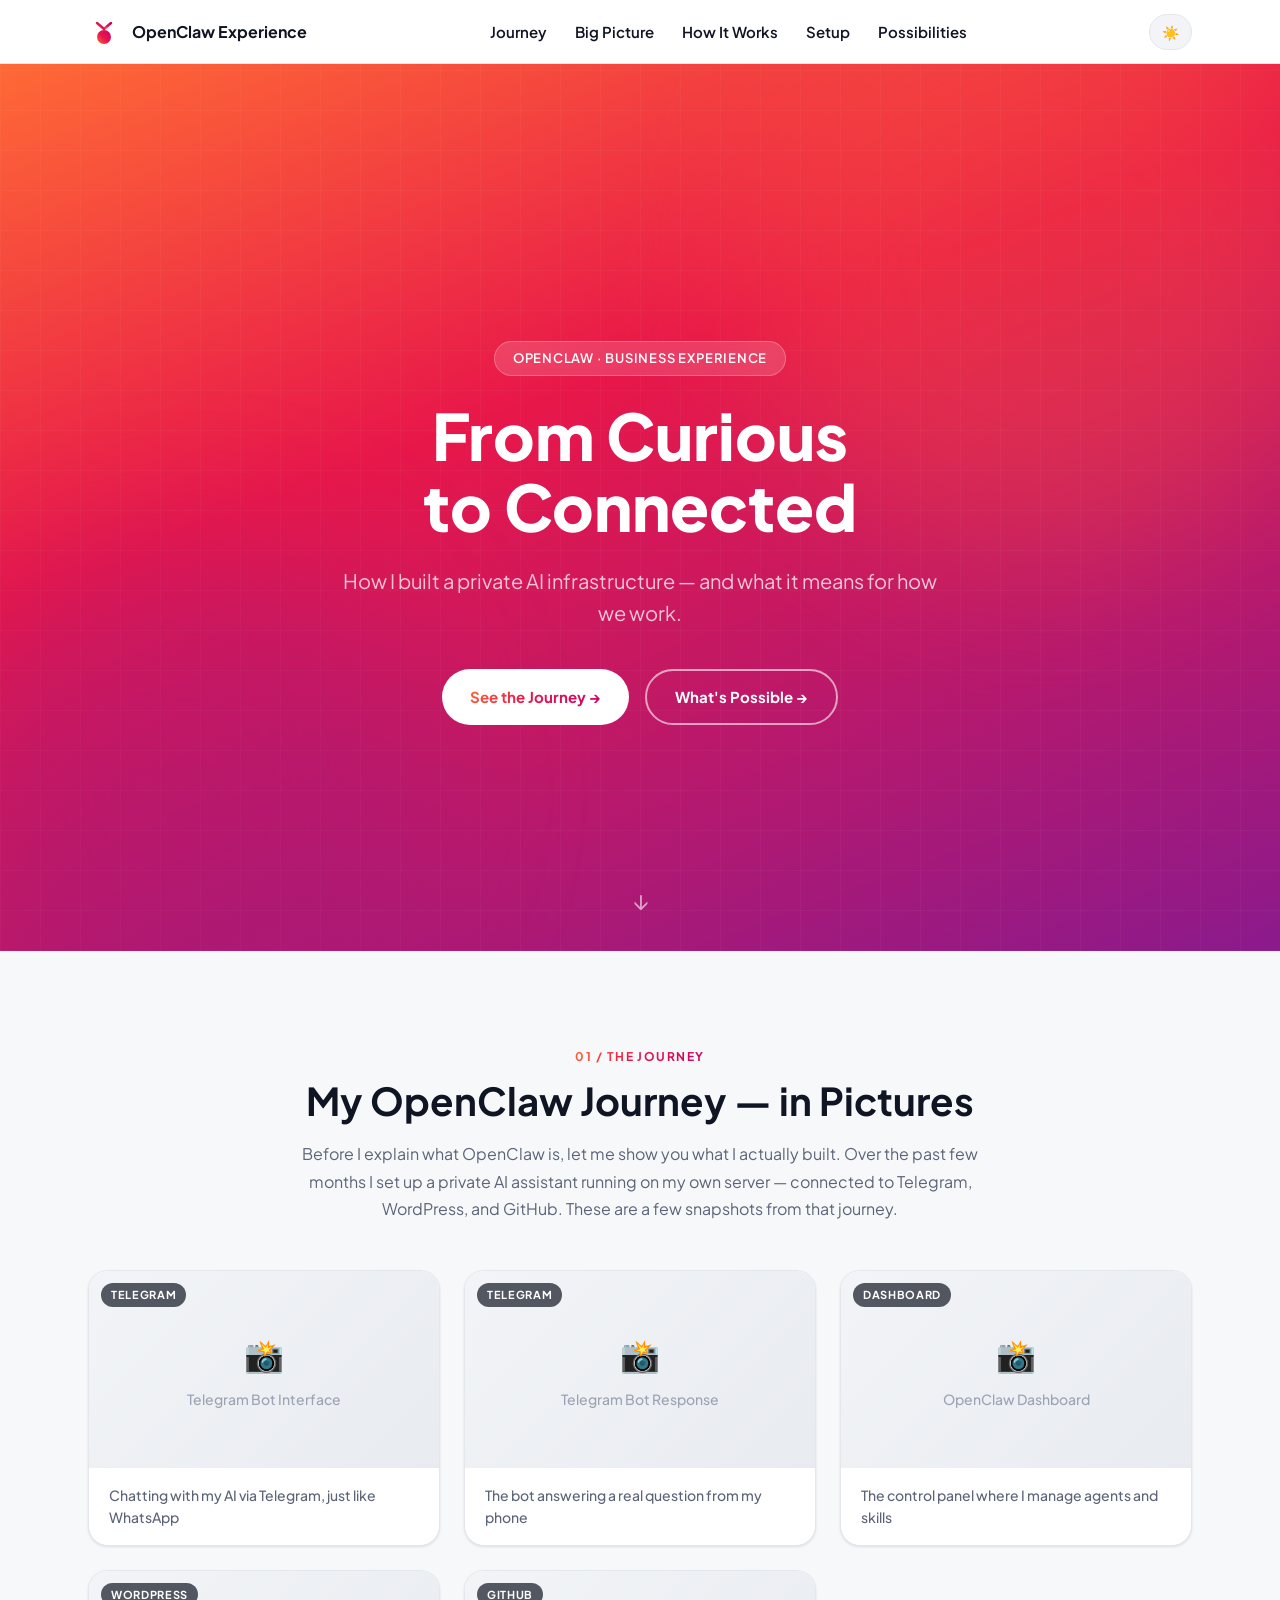
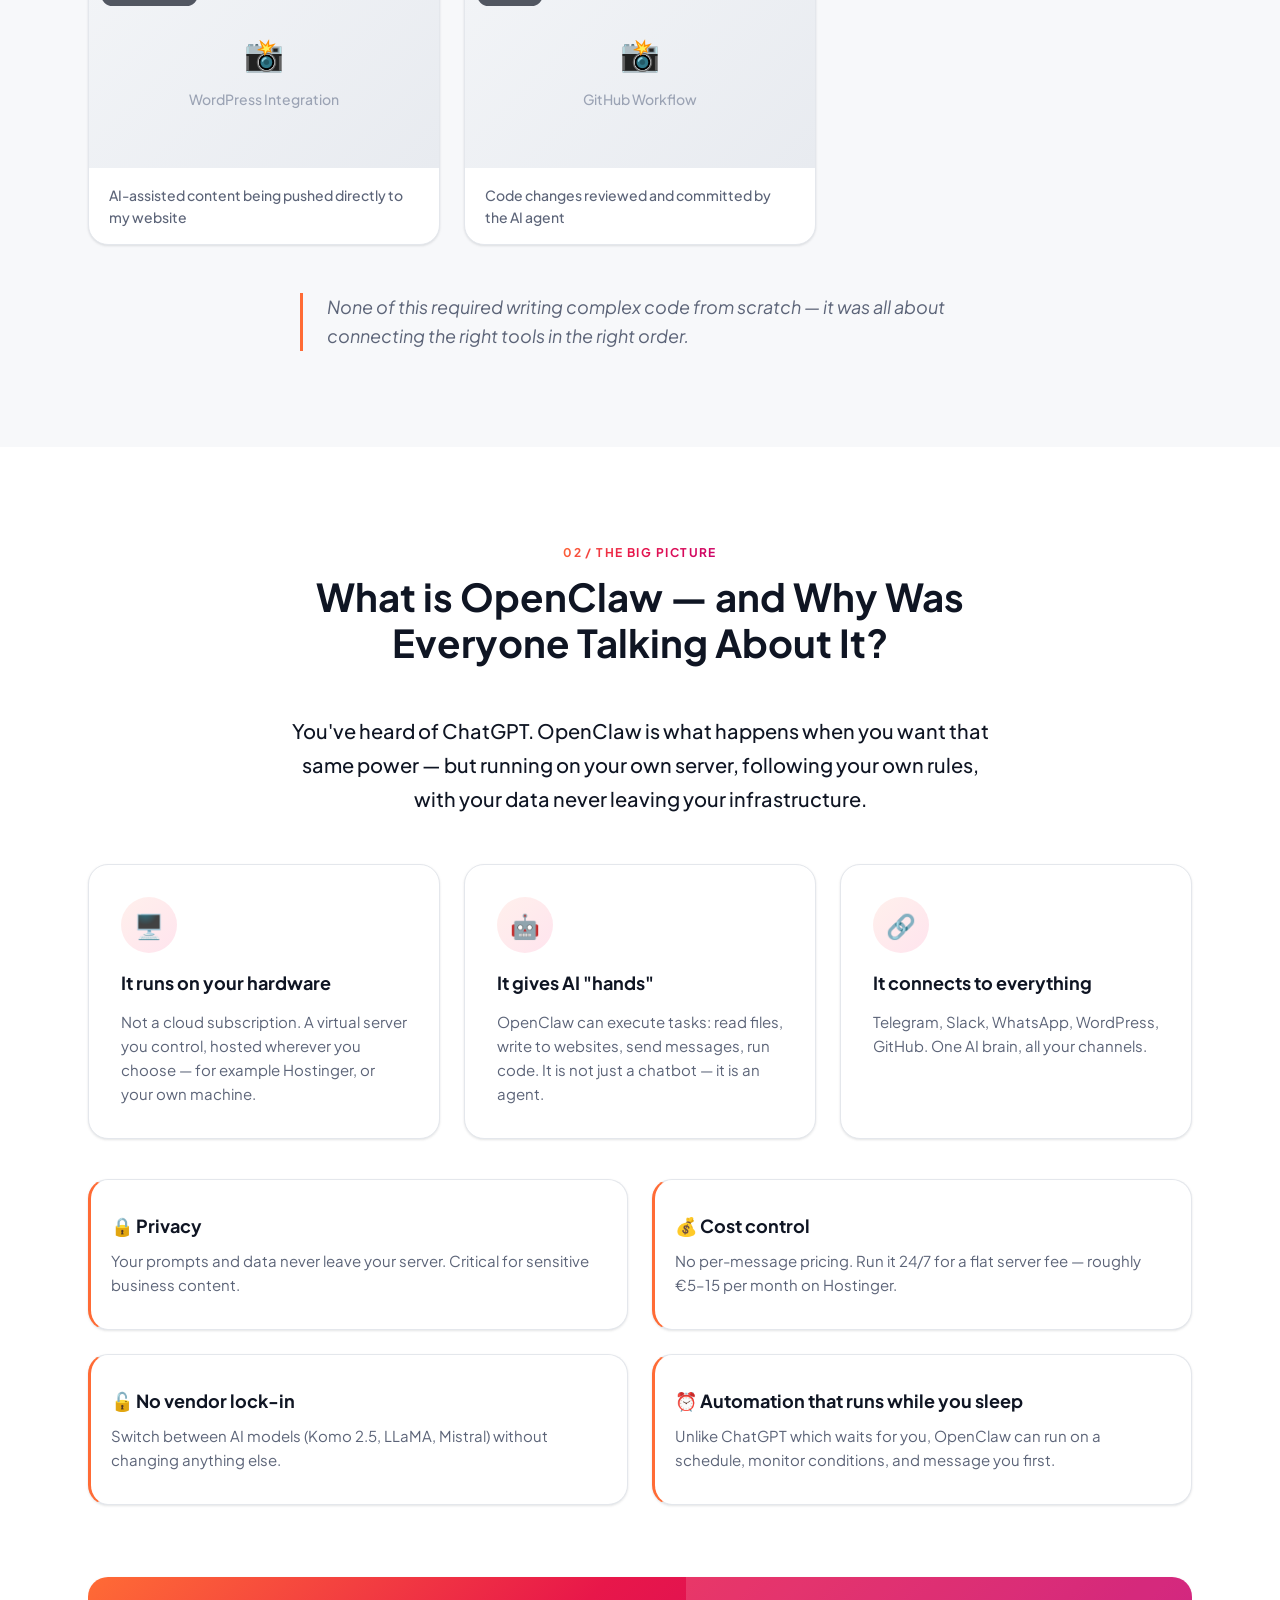
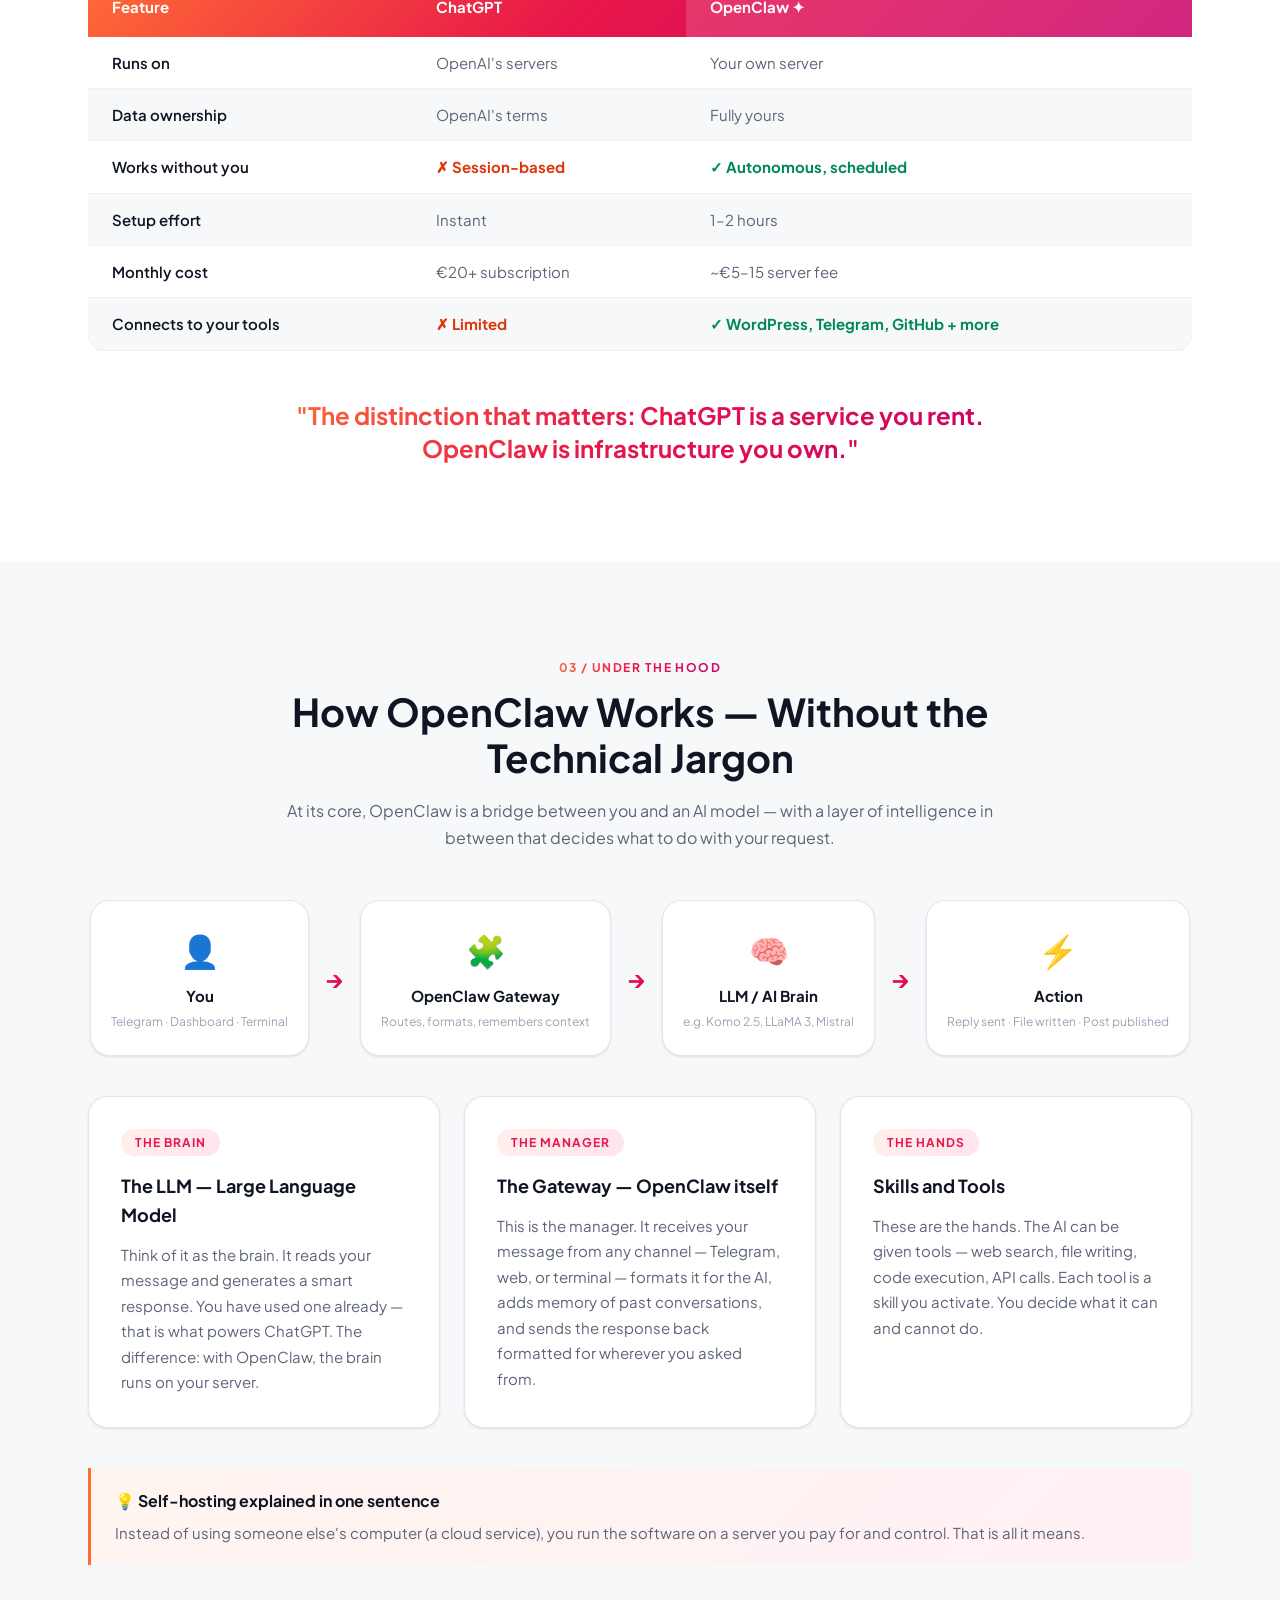
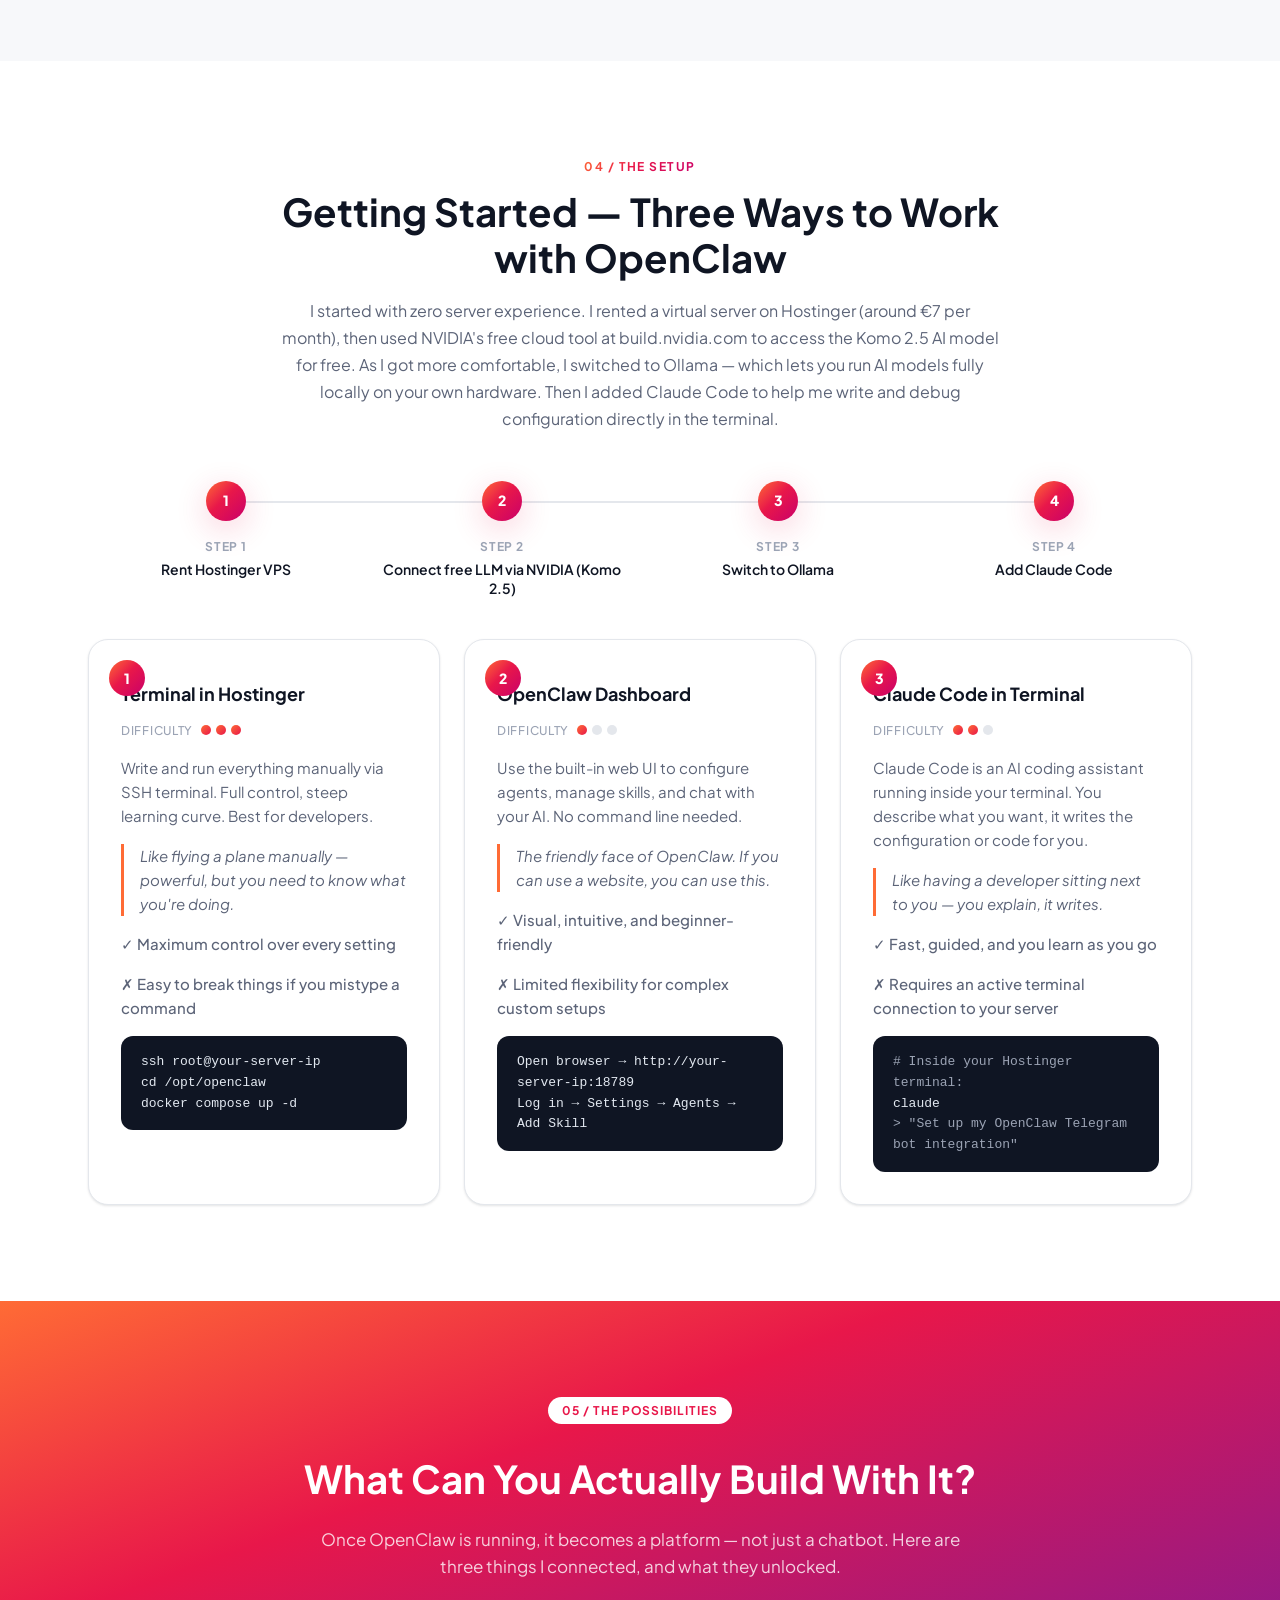
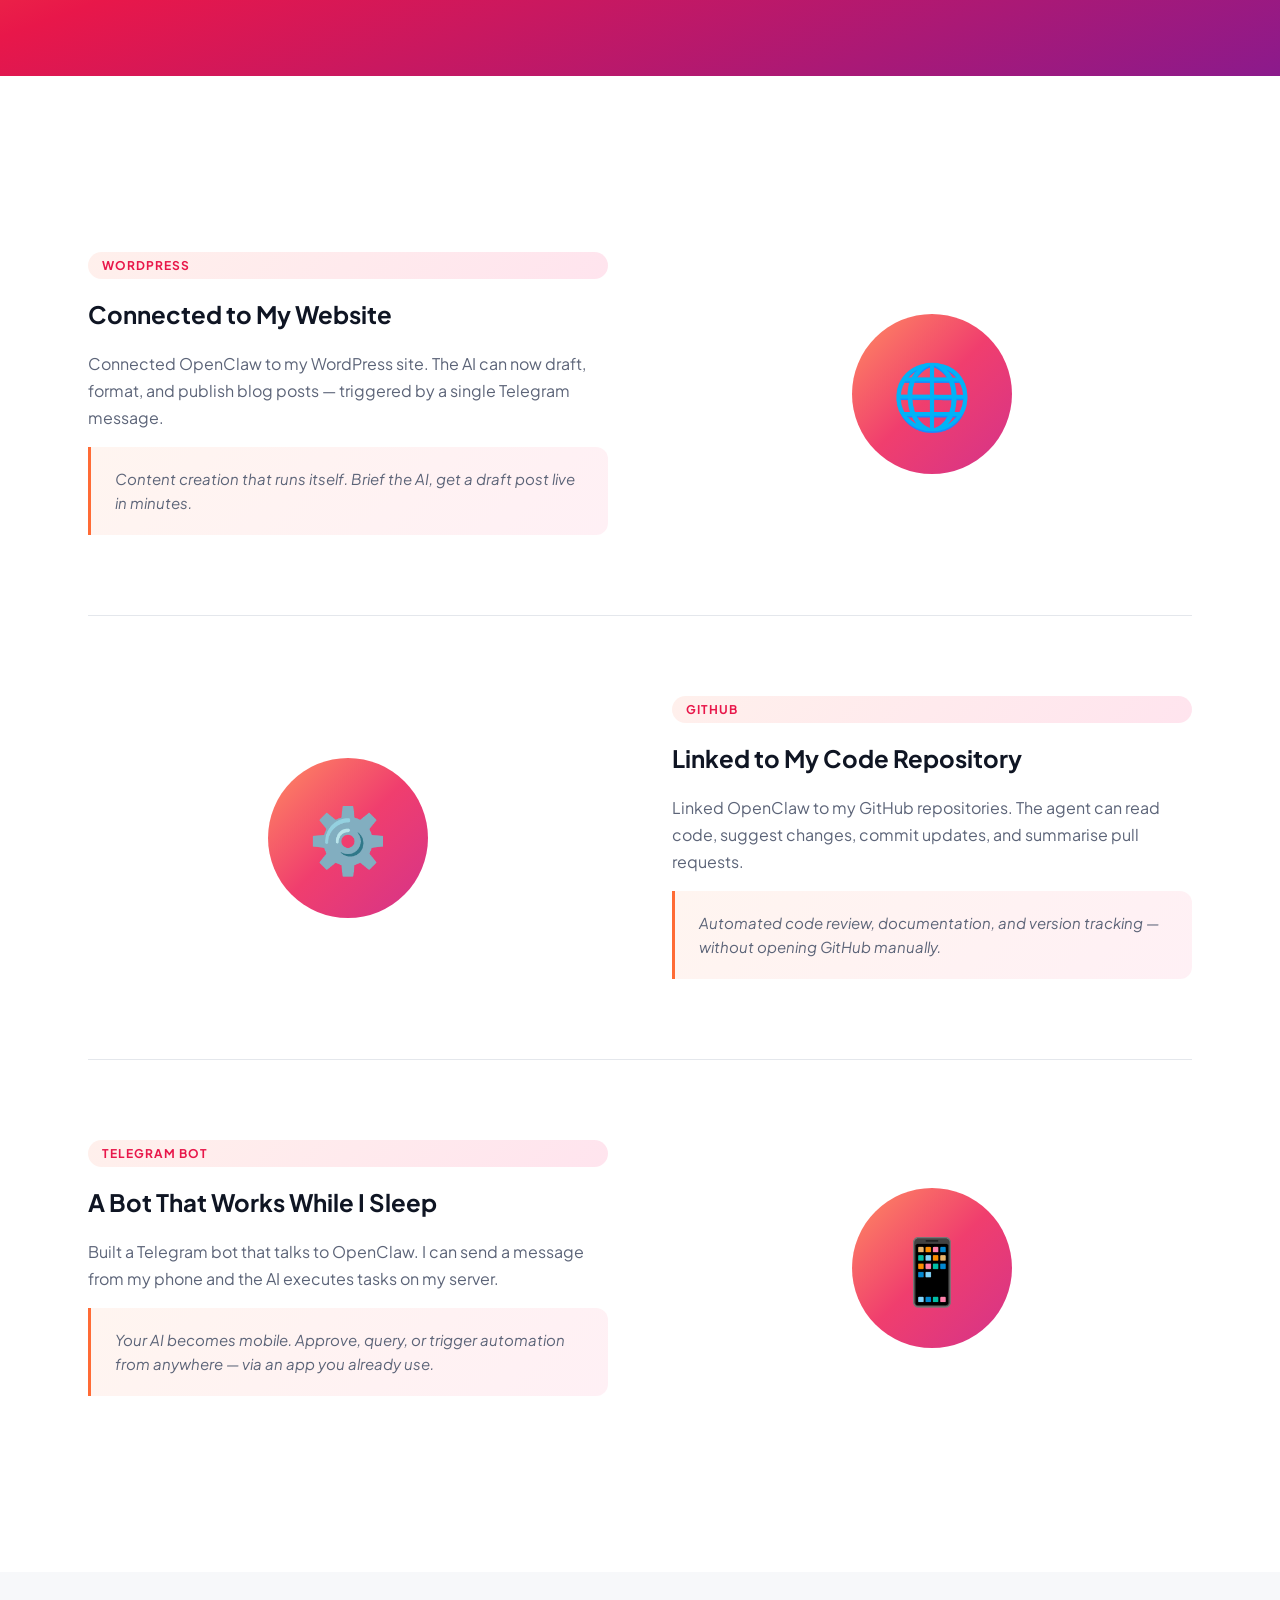
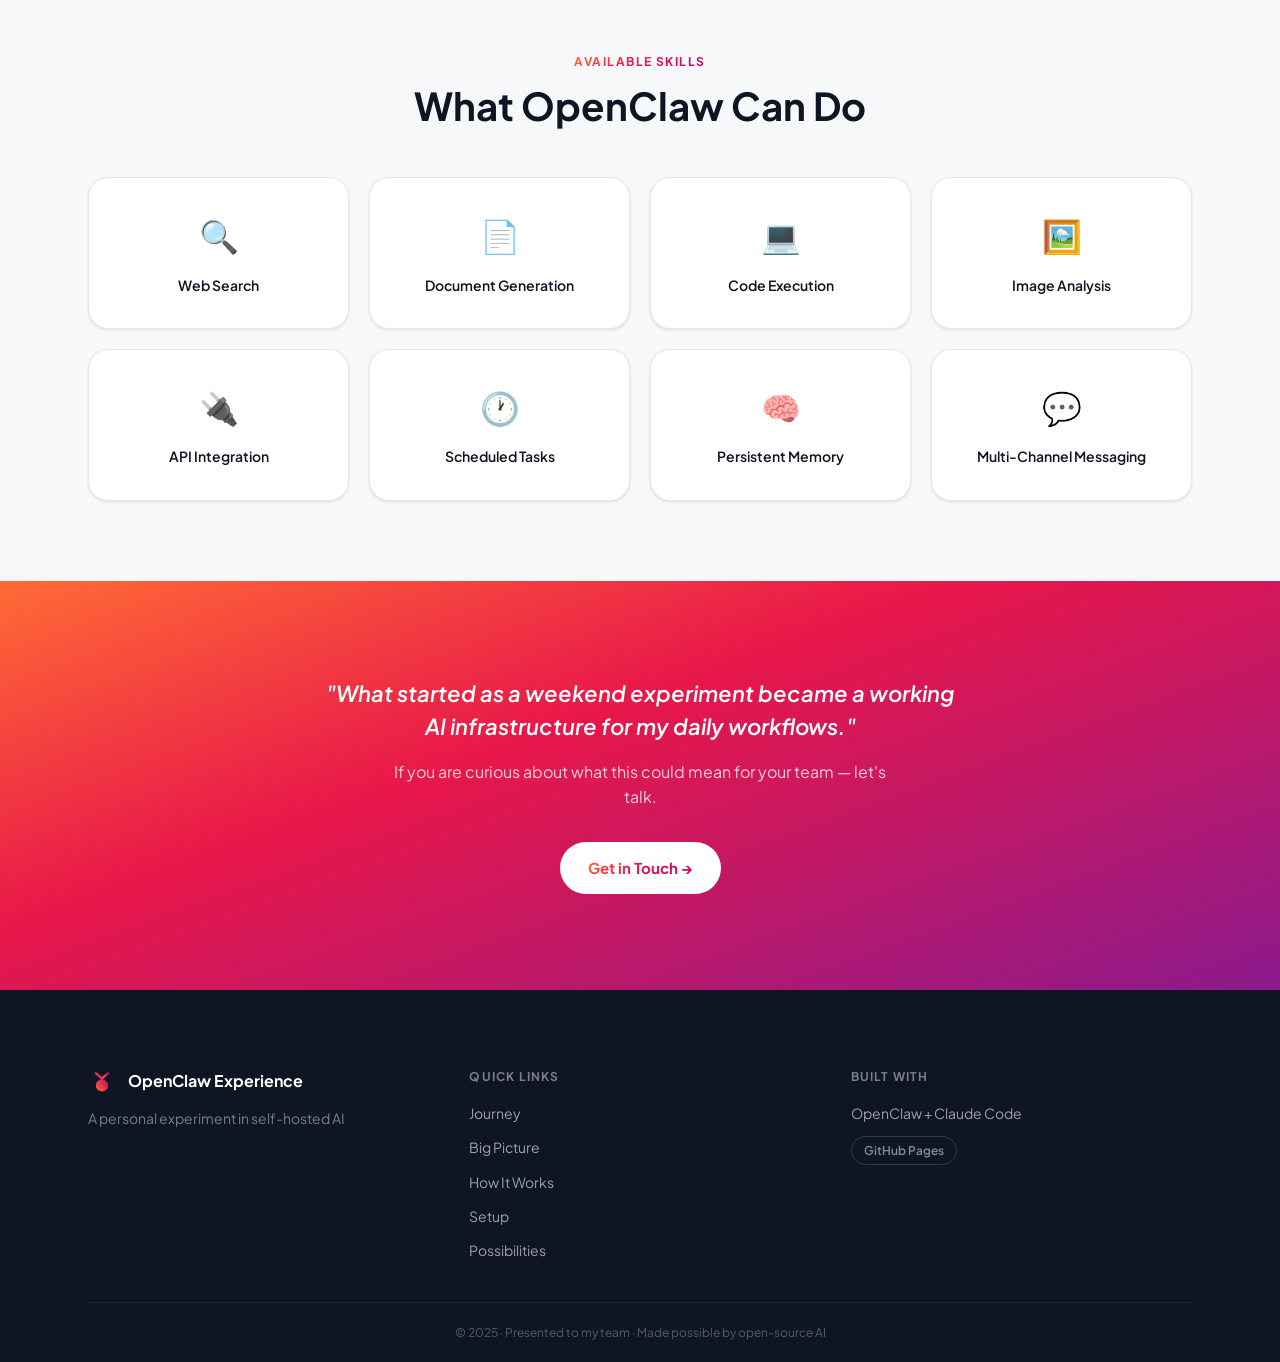
==== commit 46e4abbe: "feat: build OpenClaw presentation website — Sunrise.ch design language Full single-page site: hero, " ====
--- a/index.html
+++ b/index.html
@@ -1,507 +1,859 @@
+<!--
+=============================================================
+  OpenClaw Presentation Website
+  Design: Sunrise.ch visual language
+  Built with: Claude Code + vanilla HTML/CSS/JS
+  Hosted on: GitHub Pages
+=============================================================
+
+  DEPLOYMENT – GitHub Pages (4 steps):
+  1. Create new repository on GitHub (e.g. "openclaw-presentation")
+  2. Upload this index.html to the root of the repository
+  3. Go to: Settings → Pages → Source: Deploy from branch → main → / (root)
+  4. Live at: https://[your-username].github.io/openclaw-presentation
+
+  SWAP IN YOUR PHOTOS – find these comments in Section 1:
+  • <!-- PHOTO 1 --> alt="Telegram Bot Interface"
+  • <!-- PHOTO 2 --> alt="Telegram Bot Response"
+  • <!-- PHOTO 3 --> alt="OpenClaw Dashboard"
+  • <!-- PHOTO 4 --> alt="WordPress Integration"
+  • <!-- PHOTO 5 --> alt="GitHub Workflow"
+  Replace src="#" with your file path, e.g. src="photos/telegram-1.jpg"
+=============================================================
+-->
 <!DOCTYPE html>
-<html lang="de">
+<html lang="en">
 <head>
-  <meta charset="UTF-8" />
-  <link rel="icon" href="favicon.svg" type="image/svg+xml">
-  <meta name="viewport" content="width=device-width, initial-scale=1.0" />
-  <title>Kinderschminken Zürich & Dübendorf | Face Art Zürich</title>
-  <meta name="description" content="Professionelles Kinderschminken & Face Art in Zürich und Dübendorf. Isa kommt direkt zu eurem Event — Geburtstage, Hochzeiten & Firmenfeiern. Ab CHF 145/h. Jetzt anfragen!">
-  <meta name="robots" content="index, follow">
-  <meta name="author" content="Isa, Face Art Zürich">
-  <meta name="theme-color" content="#68A9A0">
-  <link rel="canonical" href="https://www.faceartzuerich.ch/">
-
-  <!-- Open Graph -->
-  <meta property="og:type" content="website">
-  <meta property="og:locale" content="de_CH">
-  <meta property="og:url" content="https://www.faceartzuerich.ch/">
-  <meta property="og:title" content="Kinderschminken Zürich & Dübendorf | Face Art Zürich">
-  <meta property="og:description" content="Professionelles Kinderschminken & Face Art in Zürich und Dübendorf. Isa kommt direkt zu eurem Event — Geburtstage, Hochzeiten & Firmenfeiern. Ab CHF 145/h.">
-  <meta property="og:image" content="https://www.faceartzuerich.ch/src/images/gallery/Kinder/einhorn-drachen-kinderschminken-zuerich.jpg">
-  <meta property="og:image:width" content="800">
-  <meta property="og:image:height" content="800">
-  <meta property="og:site_name" content="Face Art Zürich">
-
-  <!-- Twitter Card -->
-  <meta name="twitter:card" content="summary_large_image">
-  <meta name="twitter:title" content="Kinderschminken Zürich & Dübendorf | Face Art Zürich">
-  <meta name="twitter:description" content="Professionelles Kinderschminken & Face Art in Zürich und Dübendorf. Ab CHF 145/h.">
-  <meta name="twitter:image" content="https://www.faceartzuerich.ch/src/images/gallery/Kinder/einhorn-drachen-kinderschminken-zuerich.jpg">
-  <link rel="stylesheet" href="src/css/main.css" />
-  <!-- Schema.org Structured Data -->
-  <script type="application/ld+json">
-  {
-    "@context": "https://schema.org",
-    "@graph": [
-      {
-        "@type": "LocalBusiness",
-        "@id": "https://www.faceartzuerich.ch/#business",
-        "name": "Face Art Zürich",
-        "description": "Professionelles Kinderschminken und Face Art in Zürich und Dübendorf. Isa kommt direkt zu Ihrem Event — Geburtstage, Hochzeiten, Firmenfeiern und Weihnachtsmärkte.",
-        "url": "https://www.faceartzuerich.ch/",
-        "telephone": "+41764394928",
-        "email": "faceartzuerich@yahoo.com",
-        "priceRange": "CHF 145/h",
-        "currenciesAccepted": "CHF",
-        "paymentAccepted": "Cash, Bank Transfer",
-        "address": {
-          "@type": "PostalAddress",
-          "streetAddress": "Glärnischstrasse",
-          "addressLocality": "Dübendorf",
-          "postalCode": "8600",
-          "addressCountry": "CH"
-        },
-        "geo": {
-          "@type": "GeoCoordinates",
-          "latitude": 47.3964,
-          "longitude": 8.6178
-        },
-        "areaServed": [
-          { "@type": "City", "name": "Zürich" },
-          { "@type": "City", "name": "Dübendorf" },
-          { "@type": "City", "name": "Winterthur" },
-          { "@type": "City", "name": "Uster" },
-          { "@type": "City", "name": "Kloten" }
-        ],
-        "hasOfferCatalog": {
-          "@type": "OfferCatalog",
-          "name": "Face Art Dienstleistungen",
-          "itemListElement": [
-            {
-              "@type": "Offer",
-              "itemOffered": { "@type": "Service", "name": "Kinderschminken" },
-              "priceSpecification": { "@type": "PriceSpecification", "price": "145", "priceCurrency": "CHF", "unitText": "Stunde" }
-            },
-            {
-              "@type": "Offer",
-              "itemOffered": { "@type": "Service", "name": "Face Art für Hochzeiten" }
-            },
-            {
-              "@type": "Offer",
-              "itemOffered": { "@type": "Service", "name": "Face Art für Unternehmen und Events" }
-            }
-          ]
-        },
-        "aggregateRating": {
-          "@type": "AggregateRating",
-          "ratingValue": "5",
-          "bestRating": "5",
-          "worstRating": "1",
-          "reviewCount": "6"
-        },
-        "review": [
-          {
-            "@type": "Review",
-            "author": { "@type": "Person", "name": "Lisa H." },
-            "reviewRating": { "@type": "Rating", "ratingValue": "5" },
-            "reviewBody": "Wir sind mehr als begeistert! Isa ist eine super herzliche Person und unsere Kleine war mega happy mit dem tollen Einhorn. Immer wieder gerne!"
-          },
-          {
-            "@type": "Review",
-            "author": { "@type": "Person", "name": "Lisa Fuchs" },
-            "reviewRating": { "@type": "Rating", "ratingValue": "5" },
-            "reviewBody": "Isa hat für uns am 3. Geburtstag meiner Tochter geschminkt. Sie zaubert mit ihren tollen Motiven jedem Kind ein Lachen ins Gesicht. Ich kann sie wärmstens empfehlen."
-          },
-          {
-            "@type": "Review",
-            "author": { "@type": "Person", "name": "Claudia Vetsch" },
-            "reviewRating": { "@type": "Rating", "ratingValue": "5" },
-            "reviewBody": "Isa hat bei uns an einem Kinderfest ganz viele Kinder glücklich gemacht! Sie hat einen super Draht zu Kindern und arbeitet sehr zügig — alle wurden bedient."
-          }
-        ],
-        "image": "https://www.faceartzuerich.ch/src/images/isa-face-art-zuerich.jpg",
-        "sameAs": []
-      },
-      {
-        "@type": "Person",
-        "@id": "https://www.faceartzuerich.ch/#isa",
-        "name": "Isa",
-        "jobTitle": "Face Art Künstlerin",
-        "worksFor": { "@id": "https://www.faceartzuerich.ch/#business" },
-        "address": {
-          "@type": "PostalAddress",
-          "addressLocality": "Dübendorf",
-          "addressCountry": "CH"
-        }
-      }
-    ]
-  }
-  </script>
-  <link rel="preload" as="style" href="https://fonts.googleapis.com/css2?family=Cormorant+Garamond:ital,wght@0,400;0,500;0,600;1,400;1,500;1,600&family=Inter:wght@300;400;500;600&display=swap" onload="this.onload=null;this.rel='stylesheet'">
-  <noscript><link rel="stylesheet" href="https://fonts.googleapis.com/css2?family=Cormorant+Garamond:ital,wght@0,400;0,500;0,600;1,400;1,500;1,600&family=Inter:wght@300;400;500;600&display=swap"></noscript>
+  <meta charset="UTF-8">
+  <meta name="viewport" content="width=device-width, initial-scale=1.0">
+  <title>OpenClaw Experience · From Curious to Connected</title>
+  <meta name="description" content="How I built a private AI infrastructure – and what it means for how we work.">
+  <link rel="preconnect" href="https://fonts.googleapis.com">
+  <link rel="preconnect" href="https://fonts.gstatic.com" crossorigin>
+  <link href="https://fonts.googleapis.com/css2?family=Plus+Jakarta+Sans:wght@400;500;600;700;800&display=swap" rel="stylesheet">
+  <style>
+    :root {
+      --sunrise-gradient:        linear-gradient(135deg, #FF6B35 0%, #E8174A 45%, #C9006A 100%);
+      --sunrise-gradient-soft:   linear-gradient(135deg, #FF8C61 0%, #F03E6E 50%, #D4338A 100%);
+      --sunrise-gradient-hero:   linear-gradient(160deg, #FF6B35 0%, #E8174A 40%, #8B1A8C 100%);
+      --sunrise-gradient-subtle: linear-gradient(135deg, #FFF0EC 0%, #FFE4EE 100%);
+      --sunrise-coral:   #FF6B35;
+      --sunrise-red:     #E8174A;
+      --sunrise-magenta: #C9006A;
+      --sunrise-purple:  #8B1A8C;
+      --color-bg:          #FFFFFF;
+      --color-bg-soft:     #F7F8FA;
+      --color-surface:     #FFFFFF;
+      --color-surface-2:   #F2F4F7;
+      --color-border:      #E4E7EC;
+      --color-border-soft: #F0F2F5;
+      --color-text:        #0F1523;
+      --color-text-muted:  #5C6478;
+      --color-text-faint:  #9BA3B4;
+      --color-success:     #00875A;
+      --color-error:       #DE350B;
+      --shadow-sm:  0 1px 3px rgba(15,21,35,.08),0 1px 2px rgba(15,21,35,.04);
+      --shadow-md:  0 4px 16px rgba(15,21,35,.10),0 2px 4px rgba(15,21,35,.06);
+      --shadow-lg:  0 12px 40px rgba(15,21,35,.12),0 4px 8px rgba(15,21,35,.06);
+      --shadow-glow:0 8px 32px rgba(232,23,74,.20);
+      --space-1:4px;  --space-2:8px;   --space-3:12px;
+      --space-4:16px; --space-5:20px;  --space-6:24px;
+      --space-8:32px; --space-10:40px; --space-12:48px;
+      --space-16:64px;--space-20:80px; --space-24:96px;
+      --radius-sm:6px; --radius-md:12px; --radius-lg:20px;
+      --radius-xl:28px; --radius-full:9999px;
+      --transition:200ms cubic-bezier(.16,1,.3,1);
+      --transition-slow:400ms cubic-bezier(.16,1,.3,1);
+      --font:'Plus Jakarta Sans',-apple-system,BlinkMacSystemFont,sans-serif;
+    }
+    [data-theme="dark"] {
+      --color-bg:         #0F1523;
+      --color-bg-soft:    #161C2E;
+      --color-surface:    #1C2236;
+      --color-surface-2:  #232A40;
+      --color-border:     #2E3650;
+      --color-border-soft:#242D45;
+      --color-text:       #EDF0F7;
+      --color-text-muted: #8A94AB;
+      --color-text-faint: #545E78;
+      --shadow-sm:0 1px 3px rgba(0,0,0,.3);
+      --shadow-md:0 4px 16px rgba(0,0,0,.35);
+      --shadow-lg:0 12px 40px rgba(0,0,0,.4);
+    }
+
+    *,*::before,*::after{box-sizing:border-box;margin:0;padding:0}
+    html{scroll-behavior:smooth}
+    body{font-family:var(--font);background:var(--color-bg);color:var(--color-text);
+         line-height:1.6;overflow-x:hidden;
+         transition:background var(--transition-slow),color var(--transition-slow)}
+    img{max-width:100%;display:block}
+    a{color:inherit;text-decoration:none}
+    ul,ol{list-style:none}
+    button{font-family:inherit}
+
+    /* Layout */
+    .container{max-width:1200px;margin:0 auto;padding:0 clamp(16px,4vw,48px)}
+    .section{padding:clamp(48px,8vw,96px) 0;background:var(--color-bg)}
+    .section--soft{background:var(--color-bg-soft)}
+    .section-intro{text-align:center;max-width:720px;margin:0 auto var(--space-12)}
+    .section-label{
+      font-size:.75rem;font-weight:700;letter-spacing:.12em;text-transform:uppercase;
+      background:var(--sunrise-gradient);-webkit-background-clip:text;
+      -webkit-text-fill-color:transparent;background-clip:text;
+      display:inline-block;margin-bottom:var(--space-3)}
+    .section-heading{font-size:clamp(1.75rem,3vw,2.5rem);font-weight:700;
+      color:var(--color-text);line-height:1.2;margin-bottom:var(--space-4)}
+    .section-description{font-size:1rem;color:var(--color-text-muted);line-height:1.7}
+    .grid-2{display:grid;grid-template-columns:repeat(2,1fr);gap:var(--space-6)}
+    .grid-3{display:grid;grid-template-columns:repeat(3,1fr);gap:var(--space-6)}
+    .grid-4{display:grid;grid-template-columns:repeat(4,1fr);gap:var(--space-5)}
+
+    /* Components */
+    .card{background:var(--color-surface);border:1px solid var(--color-border);
+      border-radius:var(--radius-lg);padding:var(--space-8);
+      box-shadow:var(--shadow-sm);transition:var(--transition)}
+    .card:hover{box-shadow:var(--shadow-md);transform:translateY(-3px)}
+
+    .btn-ghost{display:inline-flex;align-items:center;gap:var(--space-2);
+      padding:14px 28px;background:transparent;color:white;font-weight:700;
+      font-size:.9375rem;border:2px solid rgba(255,255,255,.6);
+      border-radius:var(--radius-full);cursor:pointer;transition:var(--transition);text-decoration:none}
+    .btn-ghost:hover{background:rgba(255,255,255,.1);border-color:white}
+
+    .btn-white{display:inline-flex;align-items:center;gap:var(--space-2);
+      padding:14px 28px;background:white;border:none;border-radius:var(--radius-full);
+      font-size:.9375rem;font-weight:700;cursor:pointer;transition:var(--transition);text-decoration:none}
+    .btn-white span{background:var(--sunrise-gradient);-webkit-background-clip:text;
+      -webkit-text-fill-color:transparent;background-clip:text}
+    .btn-white:hover{transform:translateY(-2px);box-shadow:var(--shadow-lg)}
+
+    .pill{display:inline-block;padding:4px 14px;border-radius:var(--radius-full);
+      background:var(--sunrise-gradient-subtle);font-size:.75rem;font-weight:700;
+      letter-spacing:.08em;text-transform:uppercase;color:var(--sunrise-red)}
+
+    .callout{background:linear-gradient(135deg,#FFF5F0 0%,#FFF0F5 100%);
+      border-left:3px solid var(--sunrise-coral);
+      border-radius:0 var(--radius-md) var(--radius-md) 0;
+      padding:var(--space-5) var(--space-6)}
+    [data-theme="dark"] .callout{
+      background:linear-gradient(135deg,rgba(255,107,53,.1) 0%,rgba(232,23,74,.08) 100%)}
+
+    .pull-quote{padding-left:var(--space-6);margin:var(--space-8) 0;
+      font-style:italic;font-size:1.125rem;color:var(--color-text-muted);
+      border-left:3px solid var(--sunrise-coral)}
+
+    .icon-circle{width:56px;height:56px;border-radius:50%;
+      background:var(--sunrise-gradient-subtle);display:flex;align-items:center;
+      justify-content:center;font-size:1.5rem;margin-bottom:var(--space-4);flex-shrink:0}
+
+    /* Scroll reveal */
+    .reveal-on-scroll{opacity:0;transform:translateY(24px);
+      transition:opacity .5s ease,transform .5s ease}
+    .reveal-on-scroll.visible{opacity:1;transform:translateY(0)}
+
+    /* Header */
+    .header{position:fixed;top:0;left:0;right:0;height:64px;
+      background:var(--color-bg);border-bottom:1px solid var(--color-border);
+      z-index:1000;transition:background var(--transition-slow)}
+    .header__inner{max-width:1200px;margin:0 auto;padding:0 clamp(16px,4vw,48px);
+      height:100%;display:flex;align-items:center;justify-content:space-between;gap:var(--space-8)}
+    .header__logo{display:flex;align-items:center;gap:var(--space-3);
+      text-decoration:none;flex-shrink:0}
+    .header__logo-text{font-size:1rem;font-weight:700;color:var(--color-text)}
+    .header__nav{display:flex;align-items:center;gap:var(--space-1);flex:1;justify-content:center}
+    .nav-link{font-size:.9375rem;font-weight:600;color:var(--color-text);
+      padding:var(--space-2) var(--space-3);border-radius:var(--radius-sm);
+      transition:var(--transition);position:relative;text-decoration:none}
+    .nav-link::after{content:'';position:absolute;bottom:0;
+      left:var(--space-3);right:var(--space-3);height:2px;
+      background:var(--sunrise-gradient);border-radius:1px;
+      transform:scaleX(0);transform-origin:left;transition:transform var(--transition)}
+    .nav-link:hover::after,.nav-link.active::after{transform:scaleX(1)}
+    .nav-link.active{background:var(--sunrise-gradient);-webkit-background-clip:text;
+      -webkit-text-fill-color:transparent;background-clip:text}
+    .header__actions{display:flex;align-items:center;gap:var(--space-3);flex-shrink:0}
+    .theme-toggle{background:var(--color-surface-2);border:1px solid var(--color-border);
+      border-radius:var(--radius-full);padding:var(--space-2) var(--space-3);cursor:pointer;
+      font-size:.875rem;font-weight:500;color:var(--color-text-muted);transition:var(--transition)}
+    .theme-toggle:hover{border-color:var(--sunrise-coral);color:var(--sunrise-coral)}
+    .hamburger{display:none;flex-direction:column;gap:5px;background:none;border:none;
+      cursor:pointer;padding:var(--space-2);min-width:44px;min-height:44px;
+      align-items:center;justify-content:center}
+    .hamburger span{display:block;width:24px;height:2px;
+      background:var(--sunrise-red);border-radius:1px;transition:var(--transition)}
+    .mobile-nav{display:none;position:fixed;top:64px;left:0;right:0;
+      background:var(--color-bg);border-bottom:1px solid var(--color-border);
+      z-index:999;flex-direction:column;box-shadow:var(--shadow-md)}
+    .mobile-nav.open{display:flex}
+    .mobile-nav a{padding:0 clamp(16px,4vw,48px);height:48px;display:flex;align-items:center;
+      font-size:.9375rem;font-weight:600;color:var(--color-text);
+      border-bottom:1px solid var(--color-border-soft);transition:var(--transition)}
+    .mobile-nav a:hover{color:var(--sunrise-red)}
+
+    /* Hero */
+    .hero{position:relative;min-height:100vh;background:var(--sunrise-gradient-hero);
+      display:flex;align-items:center;justify-content:center;text-align:center;
+      overflow:hidden;padding:var(--space-20) var(--space-6);
+      padding-top:calc(64px + var(--space-20))}
+    .hero::before{content:'';position:absolute;top:-10%;right:-5%;
+      width:600px;height:600px;border-radius:50%;background:var(--sunrise-coral);
+      filter:blur(80px);opacity:.25;pointer-events:none}
+    .hero::after{content:'';position:absolute;bottom:-10%;left:-5%;
+      width:500px;height:500px;border-radius:50%;background:var(--sunrise-purple);
+      filter:blur(80px);opacity:.25;pointer-events:none}
+    .hero__grid{position:absolute;inset:0;
+      background-image:
+        repeating-linear-gradient(0deg,rgba(255,255,255,.03) 0,rgba(255,255,255,.03) 1px,transparent 1px,transparent 40px),
+        repeating-linear-gradient(90deg,rgba(255,255,255,.03) 0,rgba(255,255,255,.03) 1px,transparent 1px,transparent 40px);
+      pointer-events:none}
+    .hero__content{position:relative;z-index:1;max-width:800px;margin:0 auto}
+    .hero__tag{display:inline-block;background:rgba(255,255,255,.15);backdrop-filter:blur(8px);
+      border:1px solid rgba(255,255,255,.25);border-radius:var(--radius-full);
+      padding:6px 18px;font-size:.8125rem;font-weight:600;color:white;
+      letter-spacing:.06em;text-transform:uppercase;margin-bottom:var(--space-6)}
+    .hero__title{font-size:clamp(2.5rem,5vw,4.5rem);font-weight:800;color:white;
+      line-height:1.1;margin-bottom:var(--space-6)}
+    .hero__subtitle{font-size:1.25rem;color:rgba(255,255,255,.75);max-width:600px;
+      margin:0 auto var(--space-10);line-height:1.6}
+    .hero__btns{display:flex;gap:var(--space-4);justify-content:center;flex-wrap:wrap}
+    .scroll-ind{position:absolute;bottom:var(--space-8);left:50%;
+      transform:translateX(-50%);color:rgba(255,255,255,.6);font-size:1.5rem;z-index:1;
+      animation:bounce 1.5s ease-in-out infinite}
+    @keyframes bounce{0%,100%{transform:translateX(-50%) translateY(0)}
+      50%{transform:translateX(-50%) translateY(8px)}}
+
+    /* S1 – Photos */
+    .photo-card{border-radius:var(--radius-lg);overflow:hidden;
+      background:var(--color-surface);border:1px solid var(--color-border);
+      box-shadow:var(--shadow-sm);transition:var(--transition)}
+    .photo-card:hover{box-shadow:var(--shadow-md);transform:translateY(-3px)}
+    .photo-card__media{position:relative;aspect-ratio:16/9;overflow:hidden;
+      background:var(--color-surface-2)}
+    .photo-card__media img{width:100%;height:100%;object-fit:cover}
+    .photo-card__media img[src="#"]{display:none}
+    .photo-card__media img[src="#"]~.photo-ph{display:flex !important}
+    .photo-card__tag{position:absolute;top:var(--space-3);left:var(--space-3);z-index:2}
+    .tag-pill{display:inline-block;padding:3px 10px;border-radius:var(--radius-full);
+      background:rgba(15,21,35,.7);backdrop-filter:blur(4px);
+      font-size:.6875rem;font-weight:700;letter-spacing:.06em;text-transform:uppercase;color:white}
+    .photo-ph{width:100%;aspect-ratio:16/9;
+      background:linear-gradient(135deg,#F2F4F7 0%,#E8EBF0 100%);
+      display:none;flex-direction:column;align-items:center;justify-content:center;
+      gap:var(--space-2);color:var(--color-text-faint);font-size:.875rem;font-weight:500}
+    [data-theme="dark"] .photo-ph{background:linear-gradient(135deg,#1C2236 0%,#232A40 100%)}
+    .photo-ph__icon{font-size:2rem}
+    .photo-card__caption{padding:var(--space-4) var(--space-5);
+      font-size:.875rem;font-weight:500;color:var(--color-text-muted)}
+
+    /* S2 – Big Picture */
+    .section-hook{font-size:1.25rem;font-weight:500;color:var(--color-text);
+      max-width:720px;margin:0 auto var(--space-12);text-align:center;line-height:1.7}
+    .hype-card{border-left:3px solid var(--sunrise-coral);padding-left:var(--space-5)}
+    .hype-card h3{font-size:1.125rem;font-weight:700;color:var(--color-text);
+      margin-bottom:var(--space-2);display:flex;align-items:center;gap:var(--space-3)}
+    .hype-card p{font-size:.9375rem;color:var(--color-text-muted);line-height:1.6}
+    .comparison-table{width:100%;border-collapse:collapse;border-radius:var(--radius-lg);
+      overflow:hidden;box-shadow:var(--shadow-sm);margin-top:var(--space-8)}
+    .comparison-table thead tr{background:var(--sunrise-gradient)}
+    .comparison-table thead th{padding:var(--space-5) var(--space-6);text-align:left;
+      color:white;font-size:.9375rem;font-weight:700}
+    .comparison-table tbody tr:nth-child(odd){background:var(--color-bg)}
+    .comparison-table tbody tr:nth-child(even){background:var(--color-bg-soft)}
+    .comparison-table tbody td{padding:var(--space-4) var(--space-6);font-size:.9375rem;
+      color:var(--color-text-muted);border-bottom:1px solid var(--color-border-soft)}
+    .comparison-table tbody td:first-child{font-weight:600;color:var(--color-text)}
+    .yes{color:var(--color-success);font-weight:700}
+    .no{color:var(--color-error);font-weight:700}
+    .big-quote{text-align:center;font-size:1.5rem;font-weight:700;
+      background:var(--sunrise-gradient);-webkit-background-clip:text;
+      -webkit-text-fill-color:transparent;background-clip:text;
+      max-width:720px;margin:var(--space-12) auto 0;line-height:1.4}
+
+    /* S3 – How It Works */
+    .flow{display:flex;align-items:center;justify-content:center;
+      gap:var(--space-4);margin:var(--space-10) 0}
+    .flow-node{background:var(--color-surface);border:1px solid var(--color-border);
+      border-radius:var(--radius-lg);padding:var(--space-6) var(--space-5);
+      text-align:center;min-width:130px;flex-shrink:0;box-shadow:var(--shadow-sm)}
+    .flow-node__icon{font-size:2rem;margin-bottom:var(--space-2)}
+    .flow-node__title{font-size:.9375rem;font-weight:700;color:var(--color-text);margin-bottom:var(--space-1)}
+    .flow-node__sub{font-size:.75rem;color:var(--color-text-faint)}
+    .flow-arrow{font-size:1.5rem;font-weight:700;flex-shrink:0;
+      background:var(--sunrise-gradient);-webkit-background-clip:text;
+      -webkit-text-fill-color:transparent;background-clip:text}
+    .concept-card .pill{margin-bottom:var(--space-4)}
+    .concept-card h3{font-size:1.125rem;font-weight:700;color:var(--color-text);margin-bottom:var(--space-3)}
+    .concept-card p{font-size:.9375rem;color:var(--color-text-muted);line-height:1.7}
+
+    /* S4 – Setup */
+    .timeline{position:relative;display:flex;align-items:flex-start;
+      gap:0;margin:var(--space-10) 0}
+    .timeline::before{content:'';position:absolute;top:20px;
+      left:calc(12.5% - 1px);right:calc(12.5% - 1px);
+      height:2px;background:var(--color-border);z-index:0}
+    .tl-step{flex:1;text-align:center;position:relative;z-index:1;padding:0 var(--space-3)}
+    .tl-step__dot{width:40px;height:40px;border-radius:50%;background:var(--sunrise-gradient);
+      display:flex;align-items:center;justify-content:center;margin:0 auto var(--space-4);
+      font-size:.875rem;font-weight:800;color:white;box-shadow:var(--shadow-glow)}
+    .tl-step__label{font-size:.75rem;font-weight:700;color:var(--color-text-faint);
+      text-transform:uppercase;letter-spacing:.06em;margin-bottom:var(--space-1)}
+    .tl-step__title{font-size:.875rem;font-weight:600;color:var(--color-text);line-height:1.4}
+    .opt-card{position:relative;padding-top:var(--space-10)}
+    .opt-badge{position:absolute;top:var(--space-5);left:var(--space-5);
+      width:36px;height:36px;border-radius:50%;background:var(--sunrise-gradient);
+      display:flex;align-items:center;justify-content:center;
+      font-size:.875rem;font-weight:800;color:white}
+    .opt-card h3{font-size:1.125rem;font-weight:700;color:var(--color-text);margin-bottom:var(--space-3)}
+    .difficulty{display:flex;align-items:center;gap:var(--space-2);margin-bottom:var(--space-4)}
+    .diff-label{font-size:.75rem;font-weight:500;color:var(--color-text-faint);
+      text-transform:uppercase;letter-spacing:.06em}
+    .dots{display:flex;gap:5px}
+    .dot{width:10px;height:10px;border-radius:50%;background:var(--color-border)}
+    .dot--on{background:linear-gradient(135deg,var(--sunrise-coral),var(--sunrise-red))}
+    .opt-card p{font-size:.9375rem;color:var(--color-text-muted);line-height:1.6;margin-bottom:var(--space-4)}
+    .analogy{border-left:3px solid var(--sunrise-coral);padding-left:var(--space-4);
+      font-style:italic;font-size:.875rem;color:var(--color-text-muted);margin-bottom:var(--space-4)}
+    .pro{font-size:.875rem;font-weight:500;color:var(--color-success);margin-bottom:var(--space-2)}
+    .con{font-size:.875rem;font-weight:500;color:var(--color-error);margin-bottom:var(--space-2)}
+    .terminal{background:#0F1523;color:#E2E8F0;border-radius:var(--radius-md);
+      padding:16px 20px;font-family:'Courier New',monospace;font-size:13px;
+      overflow-x:auto;margin-top:var(--space-4);line-height:1.6}
+
+    /* S5 – Possibilities */
+    .hero-band{background:var(--sunrise-gradient-hero);color:white;
+      padding:clamp(64px,10vw,96px) var(--space-6);text-align:center}
+    .hero-band__label{display:inline-block;padding:4px 14px;border-radius:var(--radius-full);
+      background:white;font-size:.75rem;font-weight:700;letter-spacing:.08em;
+      text-transform:uppercase;color:var(--sunrise-red);margin-bottom:var(--space-6)}
+    .hero-band h2{font-size:clamp(1.75rem,3vw,2.5rem);font-weight:700;color:white;margin-bottom:var(--space-4)}
+    .hero-band p{font-size:1.0625rem;color:rgba(255,255,255,.8);max-width:640px;margin:0 auto;line-height:1.6}
+    .integ{display:grid;grid-template-columns:1fr 1fr;
+      gap:clamp(32px,5vw,64px);align-items:center;
+      padding:var(--space-20) 0;border-bottom:1px solid var(--color-border)}
+    .integ:last-of-type{border-bottom:none}
+    .integ__icon-wrap{display:flex;align-items:center;justify-content:center}
+    .integ__icon{width:160px;height:160px;border-radius:50%;
+      background:var(--sunrise-gradient-soft);display:flex;align-items:center;
+      justify-content:center;font-size:4rem}
+    .integ__body{display:flex;flex-direction:column;gap:var(--space-4)}
+    .integ__body h3{font-size:1.5rem;font-weight:700;color:var(--color-text)}
+    .integ__body>p{font-size:1rem;color:var(--color-text-muted);line-height:1.7}
+    .skills-bg{background:var(--color-bg-soft);padding:clamp(48px,8vw,80px) 0}
+    .skill-tile{display:flex;flex-direction:column;align-items:center;
+      text-align:center;gap:var(--space-3);padding:var(--space-8) var(--space-6)}
+    .skill-tile__icon{font-size:2rem}
+    .skill-tile__label{font-size:.875rem;font-weight:600;color:var(--color-text)}
+    .cta-band{background:var(--sunrise-gradient-hero);color:white;
+      padding:clamp(64px,8vw,96px) var(--space-6);text-align:center}
+    .cta-band blockquote{font-size:1.375rem;font-weight:600;color:white;font-style:italic;
+      max-width:640px;margin:0 auto var(--space-4);line-height:1.5}
+    .cta-band p{font-size:1rem;color:rgba(255,255,255,.8);max-width:500px;
+      margin:0 auto var(--space-8)}
+
+    /* Footer */
+    .footer{background:#0F1523;color:rgba(255,255,255,.8);
+      padding:clamp(48px,6vw,80px) 0 0}
+    .footer__grid{display:grid;grid-template-columns:1fr 1fr 1fr;
+      gap:var(--space-10);padding-bottom:var(--space-10)}
+    .footer-logo-row{display:flex;align-items:center;gap:var(--space-3);margin-bottom:var(--space-3)}
+    .footer__logo-text{font-size:1rem;font-weight:700;color:white}
+    .footer__tagline{font-size:.875rem;color:rgba(255,255,255,.45)}
+    .footer__heading{font-size:.75rem;font-weight:700;letter-spacing:.10em;text-transform:uppercase;
+      color:rgba(255,255,255,.45);margin-bottom:var(--space-4)}
+    .footer__links{display:flex;flex-direction:column;gap:var(--space-3)}
+    .footer__links a{font-size:.875rem;color:rgba(255,255,255,.6);transition:var(--transition)}
+    .footer__links a:hover{color:var(--sunrise-coral)}
+    .footer__built{font-size:.875rem;color:rgba(255,255,255,.6);margin-bottom:var(--space-3)}
+    .footer__pill{display:inline-block;padding:4px 12px;border-radius:var(--radius-full);
+      border:1px solid rgba(255,255,255,.15);font-size:.75rem;font-weight:600;
+      color:rgba(255,255,255,.5)}
+    .footer__bottom{border-top:1px solid rgba(255,255,255,.08);padding:var(--space-5) 0;
+      text-align:center;font-size:.75rem;color:rgba(255,255,255,.3)}
+
+    /* Responsive */
+    @media (max-width:768px){
+      .header__nav{display:none}
+      .hamburger{display:flex}
+      .grid-2,.grid-3,.grid-4{grid-template-columns:1fr}
+      .flow{flex-direction:column;align-items:center}
+      .flow-arrow{transform:rotate(90deg)}
+      .integ{grid-template-columns:1fr;padding:var(--space-12) 0;gap:var(--space-8)}
+      .integ--rev .integ__icon-wrap{order:-1}
+      .timeline{flex-direction:column;gap:var(--space-6);align-items:flex-start}
+      .timeline::before{display:none}
+      .tl-step{text-align:left;display:flex;align-items:flex-start;gap:var(--space-4)}
+      .tl-step__dot{margin:0;flex-shrink:0}
+      .footer__grid{grid-template-columns:1fr;gap:var(--space-8)}
+    }
+    @media (min-width:769px) and (max-width:1024px){
+      .grid-3{grid-template-columns:repeat(2,1fr)}
+      .grid-4{grid-template-columns:repeat(2,1fr)}
+    }
+  </style>
 </head>
-<body class="page--home">
-
-  <!-- Navigation -->
-  <header class="nav nav--transparent" id="nav">
-    <div class="nav__container">
-      <a href="index.html" class="nav__logo">
-        <span class="nav__logo-text">
-          <span class="nav__logo-main">Face Art</span>
-          <span class="nav__logo-sub">Zürich</span>
-        </span>
-        <img class="nav__logo-img" src="src/images/logo.png" alt="Face Art Zürich Logo">
+<body>
+
+  <header class="header">
+    <div class="header__inner">
+      <a href="#" class="header__logo">
+        <svg width="32" height="32" viewBox="0 0 32 32" fill="none">
+          <defs>
+            <linearGradient id="lg1" x1="0%" y1="100%" x2="100%" y2="0%">
+              <stop offset="0%" stop-color="#FF6B35"/>
+              <stop offset="45%" stop-color="#E8174A"/>
+              <stop offset="100%" stop-color="#C9006A"/>
+            </linearGradient>
+          </defs>
+          <circle cx="16" cy="21" r="7" fill="url(#lg1)"/>
+          <line x1="16" y1="13" x2="16" y2="4"  stroke="url(#lg1)" stroke-width="2.5" stroke-linecap="round"/>
+          <line x1="16" y1="13" x2="23" y2="7"  stroke="url(#lg1)" stroke-width="2.5" stroke-linecap="round"/>
+          <line x1="16" y1="13" x2="9"  y2="7"  stroke="url(#lg1)" stroke-width="2.5" stroke-linecap="round"/>
+          <line x1="16" y1="13" x2="26" y2="13" stroke="url(#lg1)" stroke-width="2.5" stroke-linecap="round"/>
+          <line x1="16" y1="13" x2="6"  y2="13" stroke="url(#lg1)" stroke-width="2.5" stroke-linecap="round"/>
+        </svg>
+        <span class="header__logo-text">OpenClaw Experience</span>
       </a>
-      <nav class="nav__menu" id="navMenu" aria-label="Hauptnavigation">
-        <a href="index.html" class="nav__link nav__link--active">Start</a>
-        <a href="kinderschminken.html" class="nav__link">Kinderschminken</a>
-        <a href="hochzeiten.html" class="nav__link">Hochzeiten</a>
-        <a href="unternehmen.html" class="nav__link">Für Unternehmen</a>
-        <a href="about.html" class="nav__link">Über mich</a>
-        <a href="kontakt.html" class="nav__link nav__link--cta">Kontakt</a>
+      <nav class="header__nav" aria-label="Main navigation">
+        <a href="#journey"       class="nav-link" data-section="journey">Journey</a>
+        <a href="#big-picture"   class="nav-link" data-section="big-picture">Big Picture</a>
+        <a href="#how-it-works"  class="nav-link" data-section="how-it-works">How It Works</a>
+        <a href="#setup"         class="nav-link" data-section="setup">Setup</a>
+        <a href="#possibilities" class="nav-link" data-section="possibilities">Possibilities</a>
       </nav>
-      <button class="nav__toggle" id="navToggle" aria-label="Menü öffnen" aria-expanded="false">
-        <span></span><span></span><span></span>
-      </button>
+      <div class="header__actions">
+        <button class="theme-toggle" id="themeToggle" aria-label="Toggle theme">☀️</button>
+        <button class="hamburger" id="hamburger" aria-label="Open menu" aria-expanded="false">
+          <span></span><span></span><span></span>
+        </button>
+      </div>
     </div>
   </header>
 
+  <div class="mobile-nav" id="mobileNav" aria-hidden="true">
+    <a href="#journey"       onclick="closeMobileNav()">Journey</a>
+    <a href="#big-picture"   onclick="closeMobileNav()">Big Picture</a>
+    <a href="#how-it-works"  onclick="closeMobileNav()">How It Works</a>
+    <a href="#setup"         onclick="closeMobileNav()">Setup</a>
+    <a href="#possibilities" onclick="closeMobileNav()">Possibilities</a>
+  </div>
+
   <main>
 
-    <!-- ========== ACCORDION HERO ========== -->
-    <section class="acc-hero" id="accHero">
-      <div class="hero__bg"></div>
-      <div class="acc-hero__inner">
-
-        <!-- Text block -->
-        <div class="acc-hero__text">
-          <p class="section__label">Zürich &amp; Umgebung</p>
-          <h1 class="acc-hero__title">
-            Kinderschminken &amp; Face Art in Zürich<br><em>Für Geburtstage, Events &amp; Hochzeiten</em>
-          </h1>
-          <p class="acc-hero__subtitle">Kinderschminken &amp; Face Art — direkt zu eurem Event</p>
-          <div class="acc-hero__cta">
-            <a href="https://wa.me/41764394928?text=Hallo%20Isa%2C%20ich%20m%C3%B6chte%20eine%20Anfrage%20stellen."
-               class="btn btn--whatsapp" target="_blank" rel="noopener noreferrer">
-              <svg class="btn__icon" viewBox="0 0 24 24" fill="currentColor" aria-hidden="true">
-                <path d="M17.472 14.382c-.297-.149-1.758-.867-2.03-.967-.273-.099-.471-.148-.67.15-.197.297-.767.966-.94 1.164-.173.199-.347.223-.644.075-.297-.15-1.255-.463-2.39-1.475-.883-.788-1.48-1.761-1.653-2.059-.173-.297-.018-.458.13-.606.134-.133.298-.347.446-.52.149-.174.198-.298.298-.497.099-.198.05-.371-.025-.52-.075-.149-.669-1.612-.916-2.207-.242-.579-.487-.5-.669-.51-.173-.008-.371-.01-.57-.01-.198 0-.52.074-.792.372-.272.297-1.04 1.016-1.04 2.479 0 1.462 1.065 2.875 1.213 3.074.149.198 2.096 3.2 5.077 4.487.709.306 1.262.489 1.694.625.712.227 1.36.195 1.871.118.571-.085 1.758-.719 2.006-1.413.248-.694.248-1.289.173-1.413-.074-.124-.272-.198-.57-.347m-5.421 7.403h-.004a9.87 9.87 0 01-5.031-1.378l-.361-.214-3.741.982.998-3.648-.235-.374a9.86 9.86 0 01-1.51-5.26c.001-5.45 4.436-9.884 9.888-9.884 2.64 0 5.122 1.03 6.988 2.898a9.825 9.825 0 012.893 6.994c-.003 5.45-4.437 9.884-9.885 9.884m8.413-18.297A11.815 11.815 0 0012.05 0C5.495 0 .16 5.335.157 11.892c0 2.096.547 4.142 1.588 5.945L.057 24l6.305-1.654a11.882 11.882 0 005.683 1.448h.005c6.554 0 11.89-5.335 11.893-11.893a11.821 11.821 0 00-3.48-8.413z"/>
-              </svg>
-              WhatsApp
-            </a>
-            <a href="kontakt.html" class="btn btn--outline-white">Anfrage stellen</a>
-          </div>
-        </div>
-
-        <!-- Image Accordion -->
-        <div class="acc-hero__accordion" id="accHeroAccordion" aria-label="Galerie — Face Art Motive">
-
-          <div class="acc-panel acc-panel--active" data-index="0">
-            <img src="src/images/gallery/Start/rosen-body-art-zuerich.jpg" alt="Rosen Body Art" draggable="false" width="1864" height="1865" fetchpriority="high">
-            <div class="acc-panel__overlay"></div>
-            <span class="acc-panel__label">Body Art</span>
-          </div>
-
-          <div class="acc-panel" data-index="1">
-            <img src="src/images/gallery/Start/einhorn-face-art-zuerich.jpg" alt="Einhorn Face Art" draggable="false" width="2286" height="2419">
-            <div class="acc-panel__overlay"></div>
-            <span class="acc-panel__label">Einhorn</span>
-          </div>
-
-          <div class="acc-panel" data-index="2">
-            <img src="src/images/gallery/Start/pikachu-kinderschminken-zuerich.jpg" alt="Pikachu Face Art" draggable="false" width="804" height="760">
-            <div class="acc-panel__overlay"></div>
-            <span class="acc-panel__label">Pikachu</span>
-          </div>
-
-          <div class="acc-panel" data-index="3">
-            <img src="src/images/gallery/Start/blumen-face-art-kinderschminken.jpg" alt="Blumen Face Art" draggable="false" width="832" height="1005">
-            <div class="acc-panel__overlay"></div>
-            <span class="acc-panel__label">Blumen</span>
-          </div>
-
-          <div class="acc-panel" data-index="4">
-            <img src="src/images/gallery/Start/flugzeug-body-art-kinder.png" alt="Flugzeug Face Art" draggable="false" width="867" height="1152">
-            <div class="acc-panel__overlay"></div>
-            <span class="acc-panel__label">Flugzeug</span>
-          </div>
-
-        </div>
-
-      </div>
+    <!-- HERO -->
+    <section class="hero" id="home">
+      <div class="hero__grid"></div>
+      <div class="hero__content">
+        <span class="hero__tag">OpenClaw · Business Experience</span>
+        <h1 class="hero__title">From Curious<br>to Connected</h1>
+        <p class="hero__subtitle">How I built a private AI infrastructure — and what it means for how we work.</p>
+        <div class="hero__btns">
+          <a href="#journey" class="btn-white"><span>See the Journey →</span></a>
+          <a href="#possibilities" class="btn-ghost">What's Possible →</a>
+        </div>
+      </div>
+      <div class="scroll-ind" aria-hidden="true">↓</div>
     </section>
 
-    <!-- ========== SERVICES ========== -->
-    <section class="section">
+    <!-- 01 – JOURNEY -->
+    <section id="journey" class="section section--soft">
       <div class="container">
-        <header class="section__header">
-          <span class="section__label">Meine Angebote</span>
-          <h2 class="section__title">Kinderschminken &amp; Face Art für jeden Anlass</h2>
-          <p class="section__subtitle">Von Kindergeburtstagen bis zu Firmenanlässen — Isa kommt direkt zu euch, mit Farbe, Kreativität und 6–8 Motiven pro Stunde.</p>
-        </header>
-        <div class="services__grid">
-          <a href="kinderschminken.html" class="service-card">
-            <div class="service-card__img service-card__img--kinder">
-              <img src="src/images/gallery/Kinder/einhorn-drachen-kinderschminken-zuerich.jpg" alt="Kinderschminken — Einhorn und Drachen" width="744" height="711">
+        <div class="section-intro reveal-on-scroll">
+          <span class="section-label">01 / The Journey</span>
+          <h2 class="section-heading">My OpenClaw Journey — in Pictures</h2>
+          <p class="section-description">Before I explain what OpenClaw is, let me show you what I actually built. Over the past few months I set up a private AI assistant running on my own server — connected to Telegram, WordPress, and GitHub. These are a few snapshots from that journey.</p>
+        </div>
+
+        <div class="grid-3">
+          <!-- PHOTO 1: Replace src="#" with your image path -->
+          <div class="photo-card reveal-on-scroll">
+            <div class="photo-card__media">
+              <span class="photo-card__tag"><span class="tag-pill">Telegram</span></span>
+              <img src="#" alt="Telegram Bot Interface">
+              <div class="photo-ph"><span class="photo-ph__icon">📸</span><span>Telegram Bot Interface</span></div>
             </div>
-            <div class="service-card__body">
-              <h3 class="service-card__title">Kinderschminken</h3>
-              <p class="service-card__text">Einhörner, Superhelden, Drachen, Feen — jedes Motiv ein Unikat. Für Geburtstage, Privatevents und mehr.</p>
-              <span class="service-card__link">Mehr erfahren →</span>
+            <p class="photo-card__caption">Chatting with my AI via Telegram, just like WhatsApp</p>
+          </div>
+          <!-- PHOTO 2: Replace src="#" with your image path -->
+          <div class="photo-card reveal-on-scroll" style="transition-delay:80ms">
+            <div class="photo-card__media">
+              <span class="photo-card__tag"><span class="tag-pill">Telegram</span></span>
+              <img src="#" alt="Telegram Bot Response">
+              <div class="photo-ph"><span class="photo-ph__icon">📸</span><span>Telegram Bot Response</span></div>
             </div>
-          </a>
-          <a href="hochzeiten.html" class="service-card">
-            <div class="service-card__img service-card__img--hochzeit">
-              <img src="src/images/gallery/Hochzeit/elegantes-blumen-face-art-hochzeit.jpg" alt="Hochzeiten — Elegantes Blumenornament" width="1093" height="1191">
+            <p class="photo-card__caption">The bot answering a real question from my phone</p>
+          </div>
+          <!-- PHOTO 3: Replace src="#" with your image path -->
+          <div class="photo-card reveal-on-scroll" style="transition-delay:160ms">
+            <div class="photo-card__media">
+              <span class="photo-card__tag"><span class="tag-pill">Dashboard</span></span>
+              <img src="#" alt="OpenClaw Dashboard">
+              <div class="photo-ph"><span class="photo-ph__icon">📸</span><span>OpenClaw Dashboard</span></div>
             </div>
-            <div class="service-card__body">
-              <h3 class="service-card__title">Hochzeiten</h3>
-              <p class="service-card__text">Elegante Motive für Brautpaar und Gäste — ein romantisches Highlight, über das alle noch lange sprechen.</p>
-              <span class="service-card__link">Mehr erfahren →</span>
+            <p class="photo-card__caption">The control panel where I manage agents and skills</p>
+          </div>
+          <!-- PHOTO 4: Replace src="#" with your image path -->
+          <div class="photo-card reveal-on-scroll" style="transition-delay:240ms">
+            <div class="photo-card__media">
+              <span class="photo-card__tag"><span class="tag-pill">WordPress</span></span>
+              <img src="#" alt="WordPress Integration">
+              <div class="photo-ph"><span class="photo-ph__icon">📸</span><span>WordPress Integration</span></div>
             </div>
-          </a>
-          <a href="unternehmen.html" class="service-card">
-            <div class="service-card__img service-card__img--corporate">
-              <img src="src/images/gallery/Events/flug and zug/isa-stand-kinderschminken-event.jpg" alt="Für Unternehmen — Kinderschminken am Event-Stand" width="866" height="563">
+            <p class="photo-card__caption">AI-assisted content being pushed directly to my website</p>
+          </div>
+          <!-- PHOTO 5: Replace src="#" with your image path -->
+          <div class="photo-card reveal-on-scroll" style="transition-delay:320ms">
+            <div class="photo-card__media">
+              <span class="photo-card__tag"><span class="tag-pill">GitHub</span></span>
+              <img src="#" alt="GitHub Workflow">
+              <div class="photo-ph"><span class="photo-ph__icon">📸</span><span>GitHub Workflow</span></div>
             </div>
-            <div class="service-card__body">
-              <h3 class="service-card__title">Für Unternehmen</h3>
-              <p class="service-card__text">Firmenjubiläum, Sommerfest, Weihnachtsfeier — Face Art als Publikumsmagnet und Gesprächsstarter für Ihr Event.</p>
-              <span class="service-card__link">Mehr erfahren →</span>
+            <p class="photo-card__caption">Code changes reviewed and committed by the AI agent</p>
+          </div>
+        </div>
+
+        <blockquote class="pull-quote reveal-on-scroll" style="max-width:680px;margin:var(--space-12) auto 0">
+          None of this required writing complex code from scratch — it was all about connecting the right tools in the right order.
+        </blockquote>
+      </div>
+    </section>
+
+    <!-- 02 – BIG PICTURE -->
+    <section id="big-picture" class="section">
+      <div class="container">
+        <div class="section-intro reveal-on-scroll">
+          <span class="section-label">02 / The Big Picture</span>
+          <h2 class="section-heading">What is OpenClaw — and Why Was Everyone Talking About It?</h2>
+        </div>
+
+        <p class="section-hook reveal-on-scroll">
+          You've heard of ChatGPT. OpenClaw is what happens when you want that same power — but running on your own server, following your own rules, with your data never leaving your infrastructure.
+        </p>
+
+        <div class="grid-3" style="margin-bottom:var(--space-10)">
+          <div class="card reveal-on-scroll">
+            <div class="icon-circle">🖥️</div>
+            <h3 style="font-size:1.125rem;font-weight:700;color:var(--color-text);margin-bottom:var(--space-3)">It runs on your hardware</h3>
+            <p style="font-size:.9375rem;color:var(--color-text-muted);line-height:1.6">Not a cloud subscription. A virtual server you control, hosted wherever you choose — for example Hostinger, or your own machine.</p>
+          </div>
+          <div class="card reveal-on-scroll" style="transition-delay:80ms">
+            <div class="icon-circle">🤖</div>
+            <h3 style="font-size:1.125rem;font-weight:700;color:var(--color-text);margin-bottom:var(--space-3)">It gives AI "hands"</h3>
+            <p style="font-size:.9375rem;color:var(--color-text-muted);line-height:1.6">OpenClaw can execute tasks: read files, write to websites, send messages, run code. It is not just a chatbot — it is an agent.</p>
+          </div>
+          <div class="card reveal-on-scroll" style="transition-delay:160ms">
+            <div class="icon-circle">🔗</div>
+            <h3 style="font-size:1.125rem;font-weight:700;color:var(--color-text);margin-bottom:var(--space-3)">It connects to everything</h3>
+            <p style="font-size:.9375rem;color:var(--color-text-muted);line-height:1.6">Telegram, Slack, WhatsApp, WordPress, GitHub. One AI brain, all your channels.</p>
+          </div>
+        </div>
+
+        <div class="grid-2" style="margin-bottom:var(--space-10)">
+          <div class="card hype-card reveal-on-scroll"><h3>🔒 Privacy</h3><p>Your prompts and data never leave your server. Critical for sensitive business content.</p></div>
+          <div class="card hype-card reveal-on-scroll" style="transition-delay:80ms"><h3>💰 Cost control</h3><p>No per-message pricing. Run it 24/7 for a flat server fee — roughly €5–15 per month on Hostinger.</p></div>
+          <div class="card hype-card reveal-on-scroll" style="transition-delay:160ms"><h3>🔓 No vendor lock-in</h3><p>Switch between AI models (Komo 2.5, LLaMA, Mistral) without changing anything else.</p></div>
+          <div class="card hype-card reveal-on-scroll" style="transition-delay:240ms"><h3>⏰ Automation that runs while you sleep</h3><p>Unlike ChatGPT which waits for you, OpenClaw can run on a schedule, monitor conditions, and message you first.</p></div>
+        </div>
+
+        <div class="reveal-on-scroll" style="overflow-x:auto">
+          <table class="comparison-table">
+            <thead>
+              <tr>
+                <th>Feature</th>
+                <th>ChatGPT</th>
+                <th style="background:rgba(255,255,255,.15)">OpenClaw ✦</th>
+              </tr>
+            </thead>
+            <tbody>
+              <tr><td>Runs on</td><td>OpenAI's servers</td><td>Your own server</td></tr>
+              <tr><td>Data ownership</td><td>OpenAI's terms</td><td>Fully yours</td></tr>
+              <tr><td>Works without you</td><td><span class="no">✗ Session-based</span></td><td><span class="yes">✓ Autonomous, scheduled</span></td></tr>
+              <tr><td>Setup effort</td><td>Instant</td><td>1–2 hours</td></tr>
+              <tr><td>Monthly cost</td><td>€20+ subscription</td><td>~€5–15 server fee</td></tr>
+              <tr><td>Connects to your tools</td><td><span class="no">✗ Limited</span></td><td><span class="yes">✓ WordPress, Telegram, GitHub + more</span></td></tr>
+            </tbody>
+          </table>
+        </div>
+
+        <p class="big-quote reveal-on-scroll">"The distinction that matters: ChatGPT is a service you rent. OpenClaw is infrastructure you own."</p>
+      </div>
+    </section>
+
+    <!-- 03 – HOW IT WORKS -->
+    <section id="how-it-works" class="section section--soft">
+      <div class="container">
+        <div class="section-intro reveal-on-scroll">
+          <span class="section-label">03 / Under the Hood</span>
+          <h2 class="section-heading">How OpenClaw Works — Without the Technical Jargon</h2>
+          <p class="section-description">At its core, OpenClaw is a bridge between you and an AI model — with a layer of intelligence in between that decides what to do with your request.</p>
+        </div>
+
+        <div class="flow reveal-on-scroll">
+          <div class="flow-node">
+            <div class="flow-node__icon">👤</div>
+            <div class="flow-node__title">You</div>
+            <div class="flow-node__sub">Telegram · Dashboard · Terminal</div>
+          </div>
+          <span class="flow-arrow">→</span>
+          <div class="flow-node">
+            <div class="flow-node__icon">🧩</div>
+            <div class="flow-node__title">OpenClaw Gateway</div>
+            <div class="flow-node__sub">Routes, formats, remembers context</div>
+          </div>
+          <span class="flow-arrow">→</span>
+          <div class="flow-node">
+            <div class="flow-node__icon">🧠</div>
+            <div class="flow-node__title">LLM / AI Brain</div>
+            <div class="flow-node__sub">e.g. Komo 2.5, LLaMA 3, Mistral</div>
+          </div>
+          <span class="flow-arrow">→</span>
+          <div class="flow-node">
+            <div class="flow-node__icon">⚡</div>
+            <div class="flow-node__title">Action</div>
+            <div class="flow-node__sub">Reply sent · File written · Post published</div>
+          </div>
+        </div>
+
+        <div class="grid-3" style="margin-top:var(--space-10)">
+          <div class="card concept-card reveal-on-scroll">
+            <span class="pill">The Brain</span>
+            <h3>The LLM — Large Language Model</h3>
+            <p>Think of it as the brain. It reads your message and generates a smart response. You have used one already — that is what powers ChatGPT. The difference: with OpenClaw, the brain runs on your server.</p>
+          </div>
+          <div class="card concept-card reveal-on-scroll" style="transition-delay:80ms">
+            <span class="pill">The Manager</span>
+            <h3>The Gateway — OpenClaw itself</h3>
+            <p>This is the manager. It receives your message from any channel — Telegram, web, or terminal — formats it for the AI, adds memory of past conversations, and sends the response back formatted for wherever you asked from.</p>
+          </div>
+          <div class="card concept-card reveal-on-scroll" style="transition-delay:160ms">
+            <span class="pill">The Hands</span>
+            <h3>Skills and Tools</h3>
+            <p>These are the hands. The AI can be given tools — web search, file writing, code execution, API calls. Each tool is a skill you activate. You decide what it can and cannot do.</p>
+          </div>
+        </div>
+
+        <div class="callout reveal-on-scroll" style="margin-top:var(--space-10)">
+          <p style="font-weight:700;color:var(--color-text);margin-bottom:var(--space-2)">💡 Self-hosting explained in one sentence</p>
+          <p style="font-size:.9375rem;color:var(--color-text-muted);line-height:1.6">Instead of using someone else's computer (a cloud service), you run the software on a server you pay for and control. That is all it means.</p>
+        </div>
+      </div>
+    </section>
+
+    <!-- 04 – SETUP -->
+    <section id="setup" class="section">
+      <div class="container">
+        <div class="section-intro reveal-on-scroll">
+          <span class="section-label">04 / The Setup</span>
+          <h2 class="section-heading">Getting Started — Three Ways to Work with OpenClaw</h2>
+          <p class="section-description">I started with zero server experience. I rented a virtual server on Hostinger (around €7 per month), then used NVIDIA's free cloud tool at build.nvidia.com to access the Komo 2.5 AI model for free. As I got more comfortable, I switched to Ollama — which lets you run AI models fully locally on your own hardware. Then I added Claude Code to help me write and debug configuration directly in the terminal.</p>
+        </div>
+
+        <div class="timeline reveal-on-scroll">
+          <div class="tl-step"><div class="tl-step__dot">1</div><div><div class="tl-step__label">Step 1</div><div class="tl-step__title">Rent Hostinger VPS</div></div></div>
+          <div class="tl-step"><div class="tl-step__dot">2</div><div><div class="tl-step__label">Step 2</div><div class="tl-step__title">Connect free LLM via NVIDIA (Komo 2.5)</div></div></div>
+          <div class="tl-step"><div class="tl-step__dot">3</div><div><div class="tl-step__label">Step 3</div><div class="tl-step__title">Switch to Ollama</div></div></div>
+          <div class="tl-step"><div class="tl-step__dot">4</div><div><div class="tl-step__label">Step 4</div><div class="tl-step__title">Add Claude Code</div></div></div>
+        </div>
+
+        <div class="grid-3" style="margin-top:var(--space-10)">
+          <div class="card opt-card reveal-on-scroll">
+            <div class="opt-badge">1</div>
+            <h3>Terminal in Hostinger</h3>
+            <div class="difficulty"><span class="diff-label">Difficulty</span><div class="dots"><span class="dot dot--on"></span><span class="dot dot--on"></span><span class="dot dot--on"></span></div></div>
+            <p>Write and run everything manually via SSH terminal. Full control, steep learning curve. Best for developers.</p>
+            <p class="analogy">Like flying a plane manually — powerful, but you need to know what you're doing.</p>
+            <p class="pro">✓ Maximum control over every setting</p>
+            <p class="con">✗ Easy to break things if you mistype a command</p>
+            <div class="terminal">ssh root@your-server-ip<br>cd /opt/openclaw<br>docker compose up -d</div>
+          </div>
+          <div class="card opt-card reveal-on-scroll" style="transition-delay:80ms">
+            <div class="opt-badge">2</div>
+            <h3>OpenClaw Dashboard</h3>
+            <div class="difficulty"><span class="diff-label">Difficulty</span><div class="dots"><span class="dot dot--on"></span><span class="dot"></span><span class="dot"></span></div></div>
+            <p>Use the built-in web UI to configure agents, manage skills, and chat with your AI. No command line needed.</p>
+            <p class="analogy">The friendly face of OpenClaw. If you can use a website, you can use this.</p>
+            <p class="pro">✓ Visual, intuitive, and beginner-friendly</p>
+            <p class="con">✗ Limited flexibility for complex custom setups</p>
+            <div class="terminal">Open browser → http://your-server-ip:18789<br>Log in → Settings → Agents → Add Skill</div>
+          </div>
+          <div class="card opt-card reveal-on-scroll" style="transition-delay:160ms">
+            <div class="opt-badge">3</div>
+            <h3>Claude Code in Terminal</h3>
+            <div class="difficulty"><span class="diff-label">Difficulty</span><div class="dots"><span class="dot dot--on"></span><span class="dot dot--on"></span><span class="dot"></span></div></div>
+            <p>Claude Code is an AI coding assistant running inside your terminal. You describe what you want, it writes the configuration or code for you.</p>
+            <p class="analogy">Like having a developer sitting next to you — you explain, it writes.</p>
+            <p class="pro">✓ Fast, guided, and you learn as you go</p>
+            <p class="con">✗ Requires an active terminal connection to your server</p>
+            <div class="terminal"><span style="color:#9BA3B4"># Inside your Hostinger terminal:</span><br>claude<br><span style="color:#9BA3B4">&gt; "Set up my OpenClaw Telegram bot integration"</span></div>
+          </div>
+        </div>
+      </div>
+    </section>
+
+    <!-- 05 – POSSIBILITIES -->
+    <section id="possibilities">
+
+      <div class="hero-band">
+        <span class="hero-band__label">05 / The Possibilities</span>
+        <h2>What Can You Actually Build With It?</h2>
+        <p>Once OpenClaw is running, it becomes a platform — not just a chatbot. Here are three things I connected, and what they unlocked.</p>
+      </div>
+
+      <div class="section">
+        <div class="container">
+          <div class="integ reveal-on-scroll">
+            <div class="integ__body">
+              <span class="pill">WordPress</span>
+              <h3>Connected to My Website</h3>
+              <p>Connected OpenClaw to my WordPress site. The AI can now draft, format, and publish blog posts — triggered by a single Telegram message.</p>
+              <div class="callout"><p style="font-style:italic;font-size:.9375rem;color:var(--color-text-muted);line-height:1.6">Content creation that runs itself. Brief the AI, get a draft post live in minutes.</p></div>
             </div>
-          </a>
-          <a href="about.html" class="service-card">
-            <div class="service-card__img service-card__img--about">
-              <img src="src/images/isa-face-art-zuerich.jpg" alt="Isa — Face Art Zürich" class="service-card__isa" width="1724" height="1611">
+            <div class="integ__icon-wrap"><div class="integ__icon">🌐</div></div>
+          </div>
+
+          <div class="integ integ--rev reveal-on-scroll">
+            <div class="integ__icon-wrap"><div class="integ__icon">⚙️</div></div>
+            <div class="integ__body">
+              <span class="pill">GitHub</span>
+              <h3>Linked to My Code Repository</h3>
+              <p>Linked OpenClaw to my GitHub repositories. The agent can read code, suggest changes, commit updates, and summarise pull requests.</p>
+              <div class="callout"><p style="font-style:italic;font-size:.9375rem;color:var(--color-text-muted);line-height:1.6">Automated code review, documentation, and version tracking — without opening GitHub manually.</p></div>
             </div>
-            <div class="service-card__body">
-              <h3 class="service-card__title">Über mich</h3>
-              <p class="service-card__text">Hinter Face Art Zürich steckt Isa — Künstlerin aus Dübendorf, die seit Jahren Kindergesichter und Erwachsene verwandelt.</p>
-              <span class="service-card__link">Mehr erfahren →</span>
+          </div>
+
+          <div class="integ reveal-on-scroll">
+            <div class="integ__body">
+              <span class="pill">Telegram Bot</span>
+              <h3>A Bot That Works While I Sleep</h3>
+              <p>Built a Telegram bot that talks to OpenClaw. I can send a message from my phone and the AI executes tasks on my server.</p>
+              <div class="callout"><p style="font-style:italic;font-size:.9375rem;color:var(--color-text-muted);line-height:1.6">Your AI becomes mobile. Approve, query, or trigger automation from anywhere — via an app you already use.</p></div>
             </div>
-          </a>
-        </div>
-      </div>
+            <div class="integ__icon-wrap"><div class="integ__icon">📱</div></div>
+          </div>
+        </div>
+      </div>
+
+      <div class="skills-bg">
+        <div class="container">
+          <div class="section-intro reveal-on-scroll">
+            <span class="section-label">Available Skills</span>
+            <h2 class="section-heading">What OpenClaw Can Do</h2>
+          </div>
+          <div class="grid-4">
+            <div class="card skill-tile reveal-on-scroll"><span class="skill-tile__icon">🔍</span><span class="skill-tile__label">Web Search</span></div>
+            <div class="card skill-tile reveal-on-scroll" style="transition-delay:80ms"><span class="skill-tile__icon">📄</span><span class="skill-tile__label">Document Generation</span></div>
+            <div class="card skill-tile reveal-on-scroll" style="transition-delay:160ms"><span class="skill-tile__icon">💻</span><span class="skill-tile__label">Code Execution</span></div>
+            <div class="card skill-tile reveal-on-scroll" style="transition-delay:240ms"><span class="skill-tile__icon">🖼️</span><span class="skill-tile__label">Image Analysis</span></div>
+            <div class="card skill-tile reveal-on-scroll" style="transition-delay:320ms"><span class="skill-tile__icon">🔌</span><span class="skill-tile__label">API Integration</span></div>
+            <div class="card skill-tile reveal-on-scroll" style="transition-delay:400ms"><span class="skill-tile__icon">🕐</span><span class="skill-tile__label">Scheduled Tasks</span></div>
+            <div class="card skill-tile reveal-on-scroll" style="transition-delay:480ms"><span class="skill-tile__icon">🧠</span><span class="skill-tile__label">Persistent Memory</span></div>
+            <div class="card skill-tile reveal-on-scroll" style="transition-delay:560ms"><span class="skill-tile__icon">💬</span><span class="skill-tile__label">Multi-Channel Messaging</span></div>
+          </div>
+        </div>
+      </div>
+
+      <div class="cta-band">
+        <blockquote>"What started as a weekend experiment became a working AI infrastructure for my daily workflows."</blockquote>
+        <p>If you are curious about what this could mean for your team — let's talk.</p>
+        <a href="#" class="btn-white"><span>Get in Touch →</span></a>
+      </div>
+
     </section>
 
-    <!-- ========== MSF DONATION TEASER ========== -->
-    <section class="section section--cream">
-      <div class="container">
-        <div class="msf-teaser__grid">
-          <div>
-            <span class="section__label">Freude mit Wirkung</span>
-            <div class="msf-teaser__amount">CHF 500</div>
-            <h2 class="msf-teaser__title">gespendet an Ärzte ohne Grenzen</h2>
-            <div class="divider"></div>
-            <p class="msf-teaser__text">Am 48. Chlausmärt Dübendorf hat Isa den gesamten Erlös ihres Standes — CHF 500 — direkt an <strong>Médecins Sans Frontières / Ärzte ohne Grenzen</strong> gespendet. Jedes Kinderlächeln, jedes bunte Motiv: nicht nur ein Moment der Freude, sondern auch ein Beitrag zu etwas Grösserem. Isa freut sich bereits auf den nächsten Chlausmärt — und plant, die Einnahmen erneut vollständig zu spenden.</p>
-            <a href="about.html#chlausmaert" class="btn btn--primary">Zur Event-Story →</a>
-          </div>
-          <div class="msf-teaser__visual">
-            <img src="src/images/gallery/Events/Chlausmaert/msf-board.jpeg" alt="MSF Plakat am Chlausmärt — Der gesamte Erlös geht an Ärzte ohne Grenzen" loading="lazy" width="1200" height="1600">
-          </div>
-        </div>
-      </div>
-    </section>
-
-    <!-- ========== TESTIMONIALS ========== -->
-    <section class="section testimonials-section">
-      <div class="container">
-        <header class="section__header section__header--center testimonials-section__header">
-          <span class="section__label">Was Kunden sagen</span>
-          <h2 class="section__title">Kundenstimmen — Kinderschminken Zürich</h2>
-          <p class="section__subtitle">Echte Erfahrungen von Eltern, Brautpaaren und Eventorganisatoren.</p>
-        </header>
-
-        <div class="testimonials-columns" aria-label="Kundenstimmen">
-
-          <!-- Column 1 -->
-          <div class="testimonials-col testimonials-col--1">
-            <div class="testimonials-col__track" style="animation-duration: 32s;">
-              <div class="t-card"><p class="t-card__text">„Wir sind mehr als begeistert! Isa ist eine super herzliche Person und unsere Kleine war mega happy mit dem tollen Einhorn, was sie gezaubert hat. Sie hatte immer ein Lächeln auf dem Gesicht und geht wunderbar auf die Wünsche der Kleinen ein. Immer wieder gerne!"</p><div class="t-card__author"><span class="t-card__avatar" style="--avatar-c:#68A9A0">LH</span><div><strong class="t-card__name">Lisa H.</strong><span class="t-card__role">Google Local Guide · Kindergeburtstag</span></div></div></div>
-              <div class="t-card"><p class="t-card__text">„Isa hat für uns an Ostern geschminkt und die Kinder waren hin und weg! Das Regenbogeneinhorn war wunderschön, für den Kleinen gab es einen Drachen, den er stolz herumzeigte. Wir werden sie für das nächste Fest auf jeden Fall wieder buchen!"</p><div class="t-card__author"><span class="t-card__avatar" style="--avatar-c:#9B7AC7">LH</span><div><strong class="t-card__name">Laura Hufnagel</strong><span class="t-card__role">Mama · Oster-Event</span></div></div></div>
-              <!-- duplicate for seamless loop -->
-              <div class="t-card" aria-hidden="true"><p class="t-card__text">„Wir sind mehr als begeistert! Isa ist eine super herzliche Person und unsere Kleine war mega happy mit dem tollen Einhorn, was sie gezaubert hat. Sie hatte immer ein Lächeln auf dem Gesicht und geht wunderbar auf die Wünsche der Kleinen ein. Immer wieder gerne!"</p><div class="t-card__author"><span class="t-card__avatar" style="--avatar-c:#68A9A0">LH</span><div><strong class="t-card__name">Lisa H.</strong><span class="t-card__role">Google Local Guide · Kindergeburtstag</span></div></div></div>
-              <div class="t-card" aria-hidden="true"><p class="t-card__text">„Isa hat für uns an Ostern geschminkt und die Kinder waren hin und weg! Das Regenbogeneinhorn war wunderschön, für den Kleinen gab es einen Drachen, den er stolz herumzeigte. Wir werden sie für das nächste Fest auf jeden Fall wieder buchen!"</p><div class="t-card__author"><span class="t-card__avatar" style="--avatar-c:#9B7AC7">LH</span><div><strong class="t-card__name">Laura Hufnagel</strong><span class="t-card__role">Mama · Oster-Event</span></div></div></div>
-            </div>
-          </div>
-
-          <!-- Column 2 (hidden on mobile) -->
-          <div class="testimonials-col testimonials-col--2">
-            <div class="testimonials-col__track" style="animation-duration: 40s;">
-              <div class="t-card"><p class="t-card__text">„Isa hat für uns am 3. Geburtstag meiner Tochter geschminkt. Sie zaubert mit ihren tollen Motiven jedem Kind ein Lachen ins Gesicht. Noch dazu ist sie sehr liebevoll mit den Kindern, super sympathisch und stets mit grosser Hingabe und bester Laune dabei. Ich kann sie wärmstens empfehlen."</p><div class="t-card__author"><span class="t-card__avatar" style="--avatar-c:#B87A8A">LF</span><div><strong class="t-card__name">Lisa Fuchs</strong><span class="t-card__role">Mama · 3. Kindergeburtstag</span></div></div></div>
-              <div class="t-card"><p class="t-card__text">„Ich war von Isas Arbeit auf meinem Junggesellinnenabschied sehr angetan. Ihr wunderschönes Make-up machte die Feier zu etwas ganz Besonderem. Die Kommunikation mit ihr war so gut, dass ich ihr spontan zusätzliche Verantwortung für die Gestaltung überliess. Absolut empfehlenswert!"</p><div class="t-card__author"><span class="t-card__avatar" style="--avatar-c:#7C6CAA">SN</span><div><strong class="t-card__name">Sabrina Nv</strong><span class="t-card__role">Braut · Junggesellinnenabschied</span></div></div></div>
-              <div class="t-card" aria-hidden="true"><p class="t-card__text">„Isa hat für uns am 3. Geburtstag meiner Tochter geschminkt. Sie zaubert mit ihren tollen Motiven jedem Kind ein Lachen ins Gesicht. Noch dazu ist sie sehr liebevoll mit den Kindern, super sympathisch und stets mit grosser Hingabe und bester Laune dabei. Ich kann sie wärmstens empfehlen."</p><div class="t-card__author"><span class="t-card__avatar" style="--avatar-c:#B87A8A">LF</span><div><strong class="t-card__name">Lisa Fuchs</strong><span class="t-card__role">Mama · 3. Kindergeburtstag</span></div></div></div>
-              <div class="t-card" aria-hidden="true"><p class="t-card__text">„Ich war von Isas Arbeit auf meinem Junggesellinnenabschied sehr angetan. Ihr wunderschönes Make-up machte die Feier zu etwas ganz Besonderem. Die Kommunikation mit ihr war so gut, dass ich ihr spontan zusätzliche Verantwortung für die Gestaltung überliess. Absolut empfehlenswert!"</p><div class="t-card__author"><span class="t-card__avatar" style="--avatar-c:#7C6CAA">SN</span><div><strong class="t-card__name">Sabrina Nv</strong><span class="t-card__role">Braut · Junggesellinnenabschied</span></div></div></div>
-            </div>
-          </div>
-
-          <!-- Column 3 (hidden on mobile + tablet) -->
-          <div class="testimonials-col testimonials-col--3">
-            <div class="testimonials-col__track" style="animation-duration: 36s; animation-direction: reverse;">
-              <div class="t-card"><p class="t-card__text">„Isa war super herzlich und hat die Kinder total begeistert. Die Schminke sah richtig schön aus und hat auch gut gehalten. Alles lief unkompliziert und entspannt ab. Wir würden sie jederzeit wieder buchen!"</p><div class="t-card__author"><span class="t-card__avatar" style="--avatar-c:#4A8C84">AM</span><div><strong class="t-card__name">Alex Miller</strong><span class="t-card__role">Familienfest</span></div></div></div>
-              <div class="t-card"><p class="t-card__text">„Isa hat bei uns an einem Kinderfest ganz viele Kinder glücklich gemacht! Trotz des grossen Andrangs blieb sie ruhig und gelassen. Sie hat einen super Draht zu Kindern und kann individuell auf sie eingehen. Trotzdem arbeitet sie sehr zügig — alle wurden bedient."</p><div class="t-card__author"><span class="t-card__avatar" style="--avatar-c:#9A7080">CV</span><div><strong class="t-card__name">Claudia Vetsch</strong><span class="t-card__role">Organisatorin · Kinderfest</span></div></div></div>
-              <div class="t-card" aria-hidden="true"><p class="t-card__text">„Isa war super herzlich und hat die Kinder total begeistert. Die Schminke sah richtig schön aus und hat auch gut gehalten. Alles lief unkompliziert und entspannt ab. Wir würden sie jederzeit wieder buchen!"</p><div class="t-card__author"><span class="t-card__avatar" style="--avatar-c:#4A8C84">AM</span><div><strong class="t-card__name">Alex Miller</strong><span class="t-card__role">Familienfest</span></div></div></div>
-              <div class="t-card" aria-hidden="true"><p class="t-card__text">„Isa hat bei uns an einem Kinderfest ganz viele Kinder glücklich gemacht! Trotz des grossen Andrangs blieb sie ruhig und gelassen. Sie hat einen super Draht zu Kindern und kann individuell auf sie eingehen. Trotzdem arbeitet sie sehr zügig — alle wurden bedient."</p><div class="t-card__author"><span class="t-card__avatar" style="--avatar-c:#9A7080">CV</span><div><strong class="t-card__name">Claudia Vetsch</strong><span class="t-card__role">Organisatorin · Kinderfest</span></div></div></div>
-            </div>
-          </div>
-
-        </div>
-      </div>
-    </section>
-
-    <!-- ========== PRICE TEASER ========== -->
-    <section class="section text-center price-teaser">
-      <div class="container container--narrow">
-        <span class="section__label">Transparent &amp; Fair</span>
-        <h2 class="section__title">CHF 145 <small style="font-size:.45em;color:var(--text-light);">/ Stunde</small></h2>
-        <p class="price-teaser__text">Plus Anfahrtskosten von CHF 1/km ab 8600 Dübendorf / Zürich. Unverbindliches Angebot auf Anfrage — schnell &amp; unkompliziert.</p>
-        <a href="kontakt.html" class="btn btn--primary">Angebot anfragen</a>
-      </div>
-    </section>
-
-    <!-- ========== NEWSLETTER ========== -->
-    <section class="newsletter-section" id="newsletter" aria-label="Newsletter Anmeldung">
-      <div class="container">
-        <div class="newsletter-section__inner">
-          <span class="newsletter-section__badge">Bleib dabei</span>
-          <h2 class="newsletter-section__title">Nie mehr einen<br><em>Event verpassen.</em></h2>
-          <p class="newsletter-section__subtitle">Wähle, was dich interessiert — Isa schreibt dir direkt.<br>Kein Spam, jederzeit abmeldbar.</p>
-
-          <div class="newsletter-section__options" role="group" aria-label="Newsletter-Optionen">
-
-            <label class="nl-option is-active" data-value="events">
-              <input type="checkbox" class="nl-option__checkbox" name="pref-events" checked aria-label="Events & Auftritte abonnieren">
-              <span class="nl-option__icon" aria-hidden="true"><svg viewBox="0 0 24 24" fill="none" stroke="currentColor" stroke-width="2"><rect x="3" y="4" width="18" height="18" rx="2"/><line x1="16" y1="2" x2="16" y2="6"/><line x1="8" y1="2" x2="8" y2="6"/><line x1="3" y1="10" x2="21" y2="10"/><circle cx="8" cy="15" r="1" fill="currentColor"/><circle cx="12" cy="15" r="1" fill="currentColor"/><circle cx="16" cy="15" r="1" fill="currentColor"/></svg></span>
-              <span class="nl-option__title">Events &amp; Auftritte</span>
-              <span class="nl-option__check" aria-hidden="true"><svg viewBox="0 0 12 12" fill="none" stroke-width="2.5"><polyline points="2,6 5,9 10,3"/></svg></span>
-            </label>
-
-            <label class="nl-option" data-value="angebote">
-              <input type="checkbox" class="nl-option__checkbox" name="pref-angebote" aria-label="Persönliche Angebote abonnieren">
-              <span class="nl-option__icon" aria-hidden="true"><svg viewBox="0 0 24 24" fill="none" stroke="currentColor" stroke-width="2"><path d="M12 2l3.09 6.26L22 9.27l-5 4.87 1.18 6.88L12 17.77l-6.18 3.25L7 14.14 2 9.27l6.91-1.01L12 2z"/></svg></span>
-              <span class="nl-option__title">Persönliche Angebote</span>
-              <span class="nl-option__check" aria-hidden="true"><svg viewBox="0 0 12 12" fill="none" stroke-width="2.5"><polyline points="2,6 5,9 10,3"/></svg></span>
-            </label>
-
-          </div>
-
-          <form class="nl-form" id="nlFormIndex" novalidate>
-            <div class="nl-form__field">
-              <input type="email" class="nl-form__input" placeholder="deine@email.ch" required aria-label="E-Mail Adresse">
-              <button type="submit" class="nl-form__btn">Jetzt anmelden</button>
-            </div>
-            <p class="nl-form__error" role="alert" aria-live="polite"></p>
-            <p class="nl-form__privacy">Kein Spam. Jederzeit mit einem Klick abmeldbar.</p>
-          </form>
-
-          <div class="nl-success" id="nlSuccessIndex" hidden aria-live="polite">
-            <div class="nl-success__icon">
-              <svg viewBox="0 0 24 24" fill="none" stroke-width="2.5" aria-hidden="true"><polyline points="4,12 9,17 20,6"/></svg>
-            </div>
-            <h3 class="nl-success__title">Danke, du bist dabei!</h3>
-            <p class="nl-success__text">Isa freut sich — du erhältst bald die ersten Updates direkt in dein Postfach.</p>
-          </div>
-
-        </div>
-      </div>
-    </section>
-
-    <!-- ========== CONTACT ========== -->
-    <section class="section section--cream" id="kontakt">
-      <div class="container">
-        <div class="contact-teaser__grid">
-
-          <div>
-            <span class="section__label">Kontakt</span>
-            <h2 class="section__title">Ich freue mich auf eure Kontaktaufnahme!</h2>
-            <div class="divider"></div>
-            <p class="contact-teaser__info">
-              <svg viewBox="0 0 24 24" fill="none" stroke="currentColor" stroke-width="2" aria-hidden="true"><path d="M21 10c0 7-9 13-9 13s-9-6-9-13a9 9 0 0118 0z"/><circle cx="12" cy="10" r="3"/></svg>
-              Glärnischstrasse, 8600 Dübendorf
-            </p>
-            <p class="contact-teaser__info">
-              <svg viewBox="0 0 24 24" fill="none" stroke="currentColor" stroke-width="2" aria-hidden="true"><path d="M22 16.92v3a2 2 0 01-2.18 2 19.79 19.79 0 01-8.63-3.07A19.5 19.5 0 013.07 9.82 19.79 19.79 0 01.1 1.18 2 2 0 012.11 0h3a2 2 0 012 1.72c.127.96.361 1.903.7 2.81a2 2 0 01-.45 2.11L6.91 7.09A16 16 0 0016.91 17.1l.46-.46a2 2 0 012.11-.45c.907.339 1.85.573 2.81.7A2 2 0 0122 16.92z"/></svg>
-              +41 (0)76 439 4928 (WhatsApp)
-            </p>
-            <p class="contact-teaser__info">
-              <svg viewBox="0 0 24 24" fill="none" stroke="currentColor" stroke-width="2" aria-hidden="true"><path d="M4 4h16c1.1 0 2 .9 2 2v12c0 1.1-.9 2-2 2H4c-1.1 0-2-.9-2-2V6c0-1.1.9-2 2-2z"/><polyline points="22,6 12,13 2,6"/></svg>
-              faceartzuerich@yahoo.com
-            </p>
-            <div class="contact-teaser__actions">
-              <a href="https://wa.me/41764394928?text=Hallo%20Isa%2C%20ich%20m%C3%B6chte%20eine%20Anfrage%20stellen."
-                 class="btn btn--whatsapp" target="_blank" rel="noopener noreferrer">
-                <svg class="btn__icon" viewBox="0 0 24 24" fill="currentColor" aria-hidden="true">
-                  <path d="M17.472 14.382c-.297-.149-1.758-.867-2.03-.967-.273-.099-.471-.148-.67.15-.197.297-.767.966-.94 1.164-.173.199-.347.223-.644.075-.297-.15-1.255-.463-2.39-1.475-.883-.788-1.48-1.761-1.653-2.059-.173-.297-.018-.458.13-.606.134-.133.298-.347.446-.52.149-.174.198-.298.298-.497.099-.198.05-.371-.025-.52-.075-.149-.669-1.612-.916-2.207-.242-.579-.487-.5-.669-.51-.173-.008-.371-.01-.57-.01-.198 0-.52.074-.792.372-.272.297-1.04 1.016-1.04 2.479 0 1.462 1.065 2.875 1.213 3.074.149.198 2.096 3.2 5.077 4.487.709.306 1.262.489 1.694.625.712.227 1.36.195 1.871.118.571-.085 1.758-.719 2.006-1.413.248-.694.248-1.289.173-1.413-.074-.124-.272-.198-.57-.347m-5.421 7.403h-.004a9.87 9.87 0 01-5.031-1.378l-.361-.214-3.741.982.998-3.648-.235-.374a9.86 9.86 0 01-1.51-5.26c.001-5.45 4.436-9.884 9.888-9.884 2.64 0 5.122 1.03 6.988 2.898a9.825 9.825 0 012.893 6.994c-.003 5.45-4.437 9.884-9.885 9.884m8.413-18.297A11.815 11.815 0 0012.05 0C5.495 0 .16 5.335.157 11.892c0 2.096.547 4.142 1.588 5.945L.057 24l6.305-1.654a11.882 11.882 0 005.683 1.448h.005c6.554 0 11.89-5.335 11.893-11.893a11.821 11.821 0 00-3.48-8.413z"/>
-                </svg>
-                WhatsApp
-              </a>
-              <a href="kontakt.html" class="btn btn--outline">Formular</a>
-            </div>
-          </div>
-
-          <form class="contact-form" id="contactForm" novalidate>
-            <div class="contact-form__row">
-              <div class="contact-form__field">
-                <label class="contact-form__label" for="firstName">Vorname</label>
-                <input class="contact-form__input" type="text" id="firstName" name="firstName" placeholder="Maria" required>
-              </div>
-              <div class="contact-form__field">
-                <label class="contact-form__label" for="lastName">Nachname</label>
-                <input class="contact-form__input" type="text" id="lastName" name="lastName" placeholder="Muster" required>
-              </div>
-            </div>
-            <div class="contact-form__field">
-              <label class="contact-form__label" for="email">Email</label>
-              <input class="contact-form__input" type="email" id="email" name="email" placeholder="maria@beispiel.ch" required>
-            </div>
-            <div class="contact-form__field">
-              <label class="contact-form__label" for="message">Nachricht</label>
-              <textarea class="contact-form__textarea" id="message" name="message" rows="5" placeholder="Hallo Isa, ich plane einen Kindergeburtstag am …" required></textarea>
-            </div>
-            <button type="submit" class="btn btn--primary btn--full">Senden</button>
-            <p class="contact-form__confirm" id="formConfirm">Danke — ich melde mich in der Regel innerhalb von 24 Stunden.</p>
-          </form>
-
-        </div>
-      </div>
-    </section>
-
   </main>
 
-  <!-- Footer -->
   <footer class="footer">
     <div class="container">
       <div class="footer__grid">
-        <div class="footer__brand">
-          <p class="footer__logo">Face Art Zürich</p>
-          <p class="footer__tagline">Kinderschminken &amp; Face Art</p>
-        </div>
         <div>
-          <p class="footer__heading">Seiten</p>
-                    <nav class="footer__links" aria-label="Footer Navigation">
-            <a href="kinderschminken.html">Kinderschminken</a>
-            <a href="hochzeiten.html">Hochzeiten</a>
-            <a href="unternehmen.html">Für Unternehmen</a>
-            <a href="about.html">Über mich</a>
-            <a href="kontakt.html">Kontakt</a>
+          <div class="footer-logo-row">
+            <svg width="28" height="28" viewBox="0 0 32 32" fill="none">
+              <defs>
+                <linearGradient id="lg2" x1="0%" y1="100%" x2="100%" y2="0%">
+                  <stop offset="0%" stop-color="#FF6B35"/><stop offset="100%" stop-color="#C9006A"/>
+                </linearGradient>
+              </defs>
+              <circle cx="16" cy="21" r="7" fill="url(#lg2)"/>
+              <line x1="16" y1="13" x2="16" y2="4"  stroke="url(#lg2)" stroke-width="2.5" stroke-linecap="round"/>
+              <line x1="16" y1="13" x2="23" y2="7"  stroke="url(#lg2)" stroke-width="2.5" stroke-linecap="round"/>
+              <line x1="16" y1="13" x2="9"  y2="7"  stroke="url(#lg2)" stroke-width="2.5" stroke-linecap="round"/>
+              <line x1="16" y1="13" x2="26" y2="13" stroke="url(#lg2)" stroke-width="2.5" stroke-linecap="round"/>
+              <line x1="16" y1="13" x2="6"  y2="13" stroke="url(#lg2)" stroke-width="2.5" stroke-linecap="round"/>
+            </svg>
+            <p class="footer__logo-text">OpenClaw Experience</p>
+          </div>
+          <p class="footer__tagline">A personal experiment in self-hosted AI</p>
+        </div>
+        <div>
+          <p class="footer__heading">Quick Links</p>
+          <nav class="footer__links" aria-label="Footer navigation">
+            <a href="#journey">Journey</a>
+            <a href="#big-picture">Big Picture</a>
+            <a href="#how-it-works">How It Works</a>
+            <a href="#setup">Setup</a>
+            <a href="#possibilities">Possibilities</a>
           </nav>
         </div>
         <div>
-          <p class="footer__heading">Kontakt</p>
-          <div class="footer__contact">
-            <p>
-              <svg viewBox="0 0 24 24" fill="none" stroke="currentColor" stroke-width="2" aria-hidden="true"><path d="M22 16.92v3a2 2 0 01-2.18 2 19.79 19.79 0 01-8.63-3.07A19.5 19.5 0 013.07 9.82 19.79 19.79 0 01.1 1.18 2 2 0 012.11 0h3a2 2 0 012 1.72c.127.96.361 1.903.7 2.81a2 2 0 01-.45 2.11L6.91 7.09A16 16 0 0016.91 17.1l.46-.46a2 2 0 012.11-.45c.907.339 1.85.573 2.81.7A2 2 0 0122 16.92z"/></svg>
-              +41 (0)764394928
-            </p>
-            <p>
-              <svg viewBox="0 0 24 24" fill="none" stroke="currentColor" stroke-width="2" aria-hidden="true"><path d="M4 4h16c1.1 0 2 .9 2 2v12c0 1.1-.9 2-2 2H4c-1.1 0-2-.9-2-2V6c0-1.1.9-2 2-2z"/><polyline points="22,6 12,13 2,6"/></svg>
-              faceartzuerich@yahoo.com
-            </p>
-          </div>
-        </div>
-      </div>
-      <div class="footer__bottom">
-        <p>© 2026 Face Art Zürich — Isa, Dübendorf</p>
-      </div>
+          <p class="footer__heading">Built with</p>
+          <p class="footer__built">OpenClaw + Claude Code</p>
+          <span class="footer__pill">GitHub Pages</span>
+        </div>
+      </div>
+      <div class="footer__bottom">© 2025 · Presented to my team · Made possible by open-source AI</div>
     </div>
   </footer>
 
-  <!-- Floating WhatsApp -->
-  <a href="https://wa.me/41764394928" class="wa-float" target="_blank" rel="noopener noreferrer" aria-label="WhatsApp Kontakt">
-    <svg viewBox="0 0 24 24" fill="white" aria-hidden="true">
-      <path d="M17.472 14.382c-.297-.149-1.758-.867-2.03-.967-.273-.099-.471-.148-.67.15-.197.297-.767.966-.94 1.164-.173.199-.347.223-.644.075-.297-.15-1.255-.463-2.39-1.475-.883-.788-1.48-1.761-1.653-2.059-.173-.297-.018-.458.13-.606.134-.133.298-.347.446-.52.149-.174.198-.298.298-.497.099-.198.05-.371-.025-.52-.075-.149-.669-1.612-.916-2.207-.242-.579-.487-.5-.669-.51-.173-.008-.371-.01-.57-.01-.198 0-.52.074-.792.372-.272.297-1.04 1.016-1.04 2.479 0 1.462 1.065 2.875 1.213 3.074.149.198 2.096 3.2 5.077 4.487.709.306 1.262.489 1.694.625.712.227 1.36.195 1.871.118.571-.085 1.758-.719 2.006-1.413.248-.694.248-1.289.173-1.413-.074-.124-.272-.198-.57-.347m-5.421 7.403h-.004a9.87 9.87 0 01-5.031-1.378l-.361-.214-3.741.982.998-3.648-.235-.374a9.86 9.86 0 01-1.51-5.26c.001-5.45 4.436-9.884 9.888-9.884 2.64 0 5.122 1.03 6.988 2.898a9.825 9.825 0 012.893 6.994c-.003 5.45-4.437 9.884-9.885 9.884m8.413-18.297A11.815 11.815 0 0012.05 0C5.495 0 .16 5.335.157 11.892c0 2.096.547 4.142 1.588 5.945L.057 24l6.305-1.654a11.882 11.882 0 005.683 1.448h.005c6.554 0 11.89-5.335 11.893-11.893a11.821 11.821 0 00-3.48-8.413z"/>
-    </svg>
-  </a>
-
-  <script src="src/js/main.js"></script>
+  <script>
+    // Theme toggle (in-memory only)
+    let dark = false;
+    document.getElementById('themeToggle').addEventListener('click', () => {
+      dark = !dark;
+      document.documentElement.setAttribute('data-theme', dark ? 'dark' : '');
+      document.getElementById('themeToggle').textContent = dark ? '🌙' : '☀️';
+    });
+
+    // Mobile menu
+    const hamburger = document.getElementById('hamburger');
+    const mobileNav = document.getElementById('mobileNav');
+    hamburger.addEventListener('click', () => {
+      const open = mobileNav.classList.toggle('open');
+      hamburger.setAttribute('aria-expanded', open);
+      mobileNav.setAttribute('aria-hidden', !open);
+    });
+    function closeMobileNav() {
+      mobileNav.classList.remove('open');
+      hamburger.setAttribute('aria-expanded', 'false');
+      mobileNav.setAttribute('aria-hidden', 'true');
+    }
+
+    // Scroll reveal
+    const revealObs = new IntersectionObserver(entries => {
+      entries.forEach(e => { if (e.isIntersecting) { e.target.classList.add('visible'); revealObs.unobserve(e.target); } });
+    }, { threshold: 0.12 });
+    document.querySelectorAll('.reveal-on-scroll').forEach(el => revealObs.observe(el));
+
+    // Active nav highlight
+    const navObs = new IntersectionObserver(entries => {
+      entries.forEach(e => {
+        if (e.isIntersecting) {
+          document.querySelectorAll('.nav-link').forEach(l => l.classList.remove('active'));
+          const lnk = document.querySelector(`.nav-link[data-section="${e.target.id}"]`);
+          if (lnk) lnk.classList.add('active');
+        }
+      });
+    }, { threshold: 0.4 });
+    document.querySelectorAll('section[id]').forEach(s => navObs.observe(s));
+
+    // Photo error handler for real paths
+    document.querySelectorAll('.photo-card__media img').forEach(img => {
+      if (img.getAttribute('src') !== '#') {
+        img.onerror = function() {
+          this.style.display = 'none';
+          const ph = this.nextElementSibling;
+          if (ph) ph.style.display = 'flex';
+        };
+      }
+    });
+  </script>
 </body>
 </html>
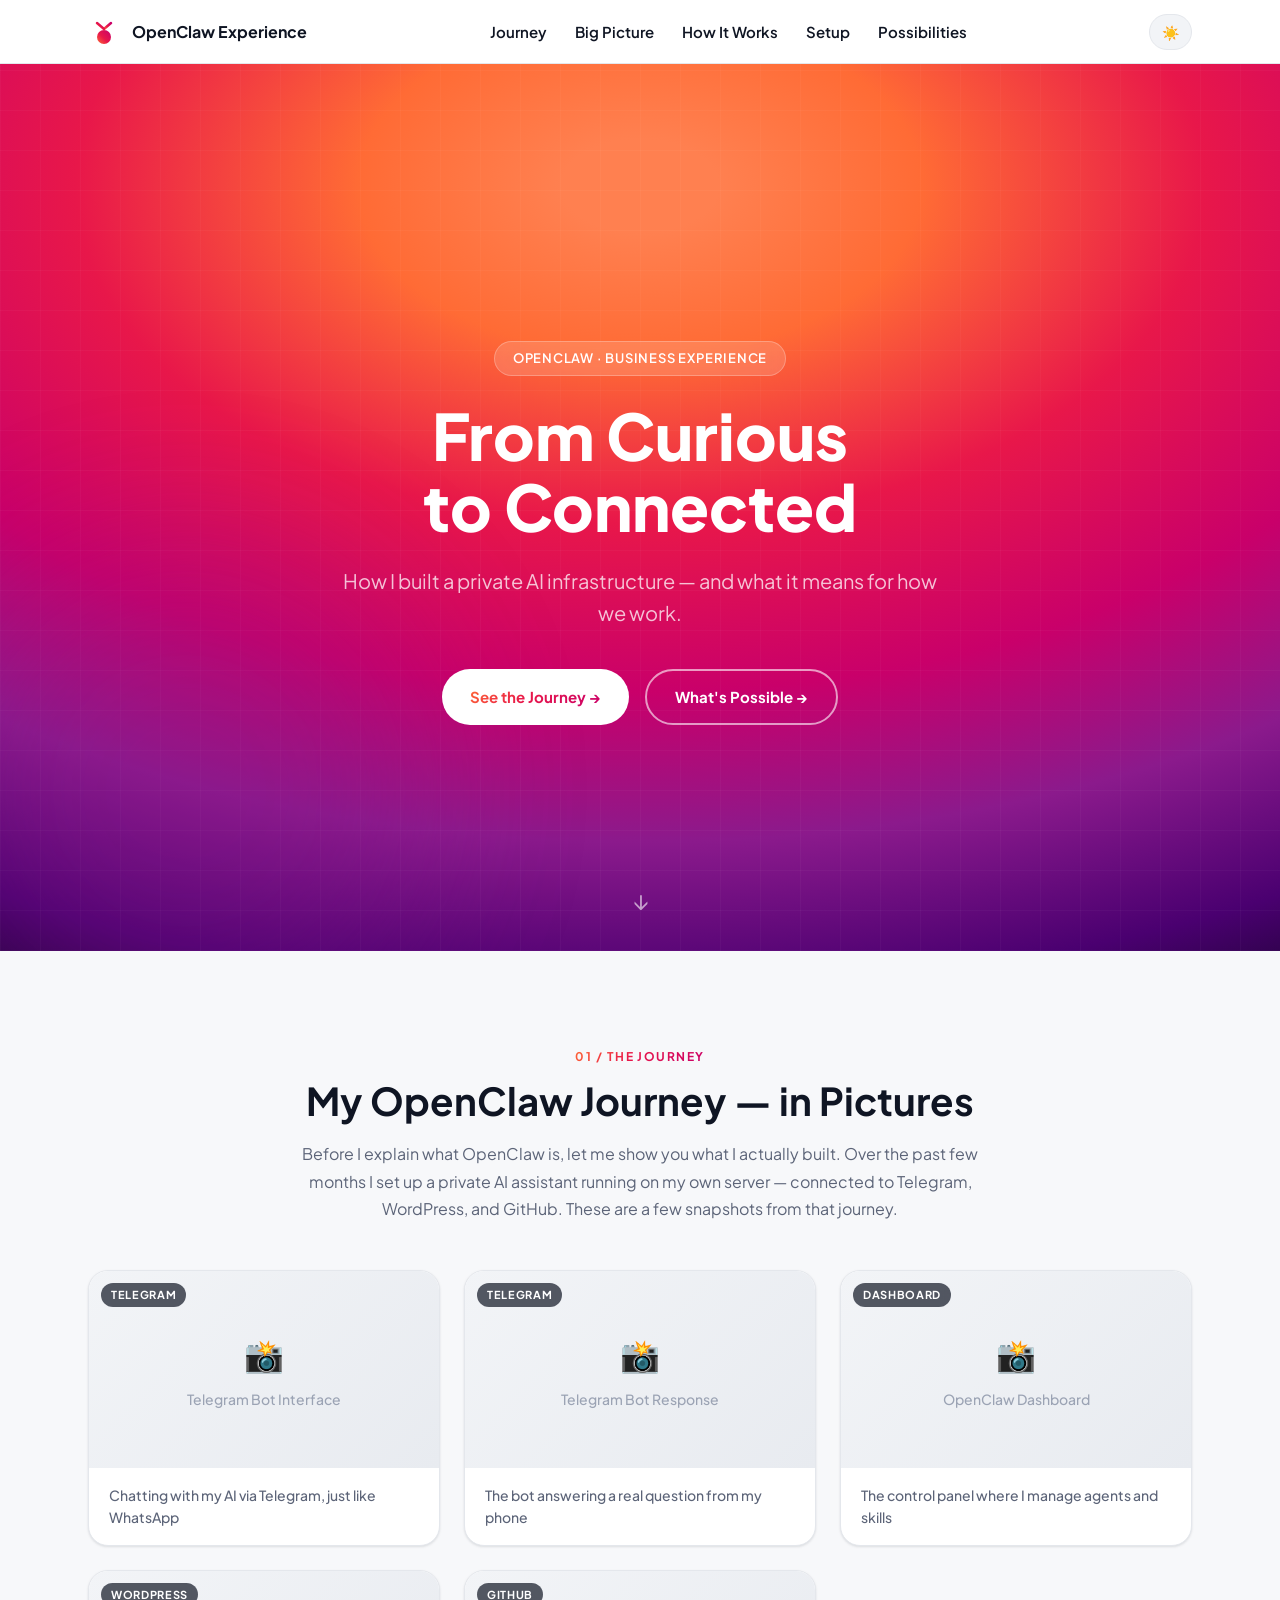
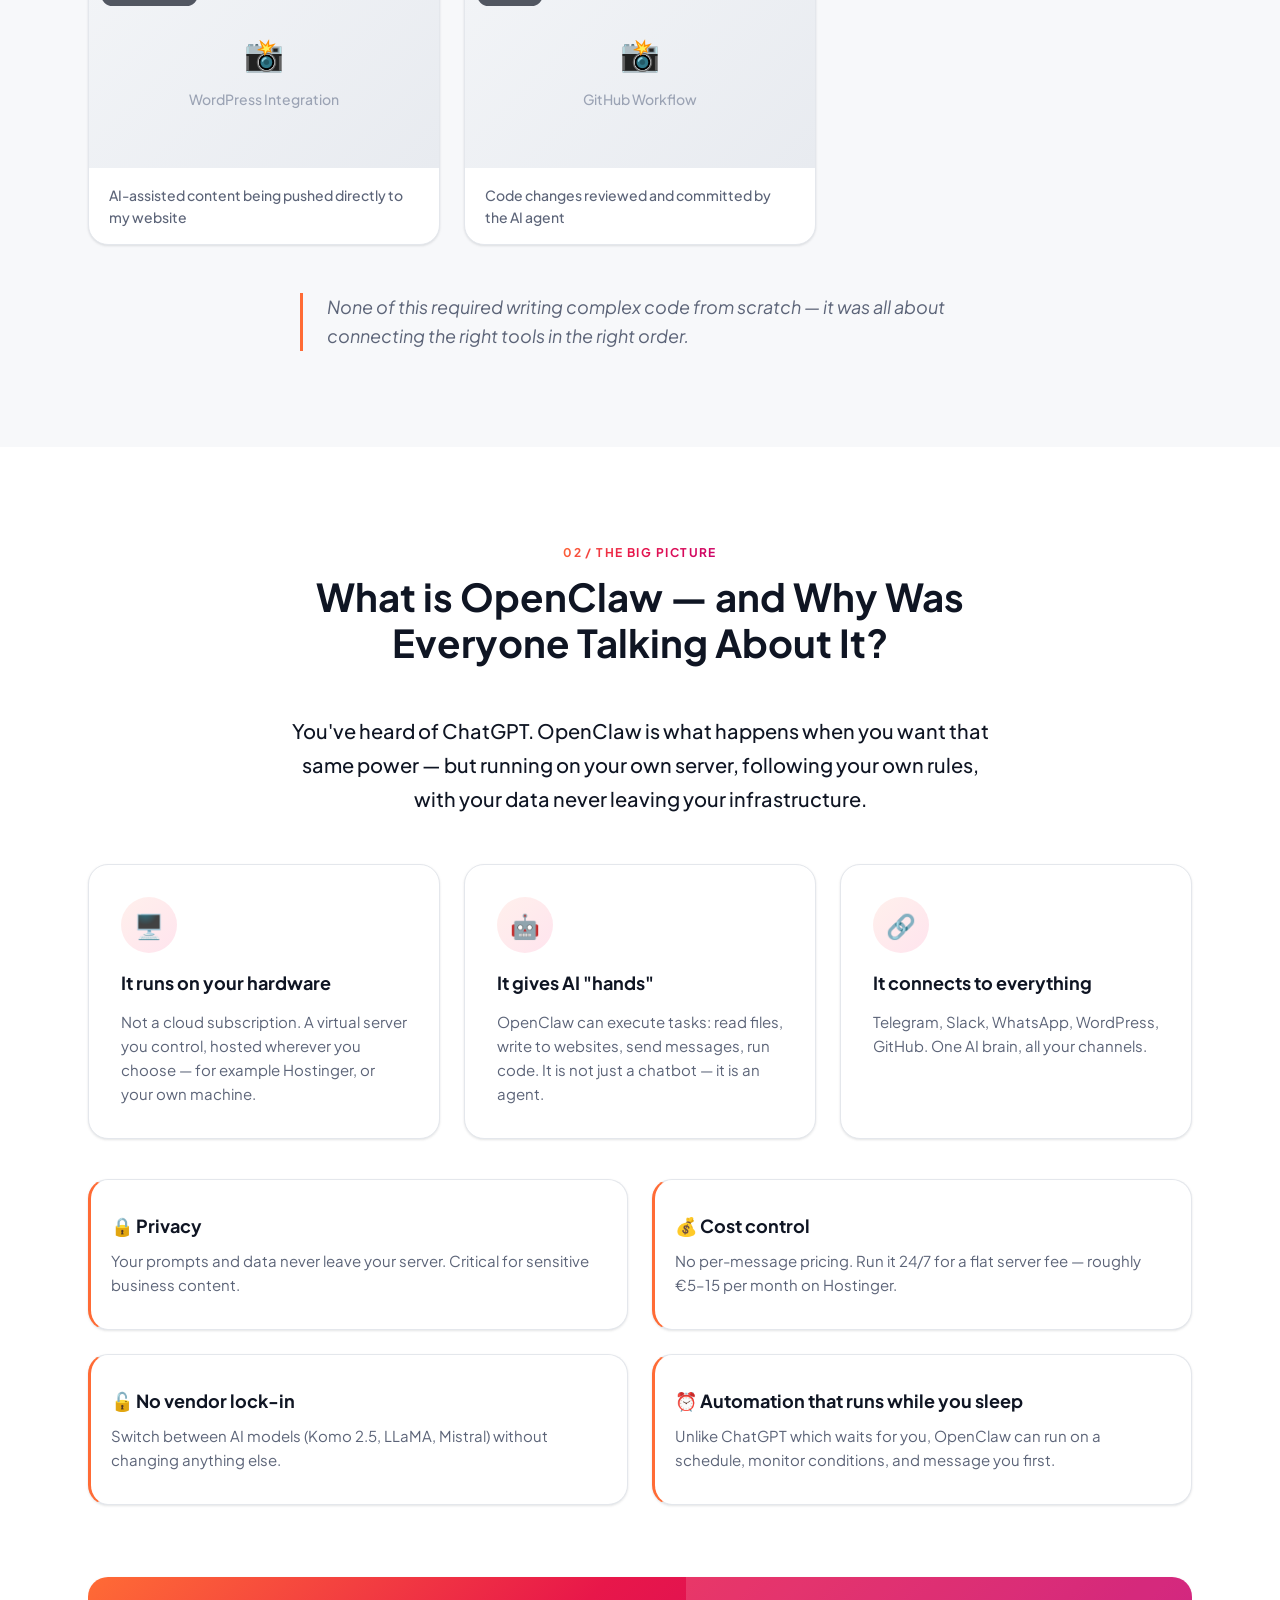
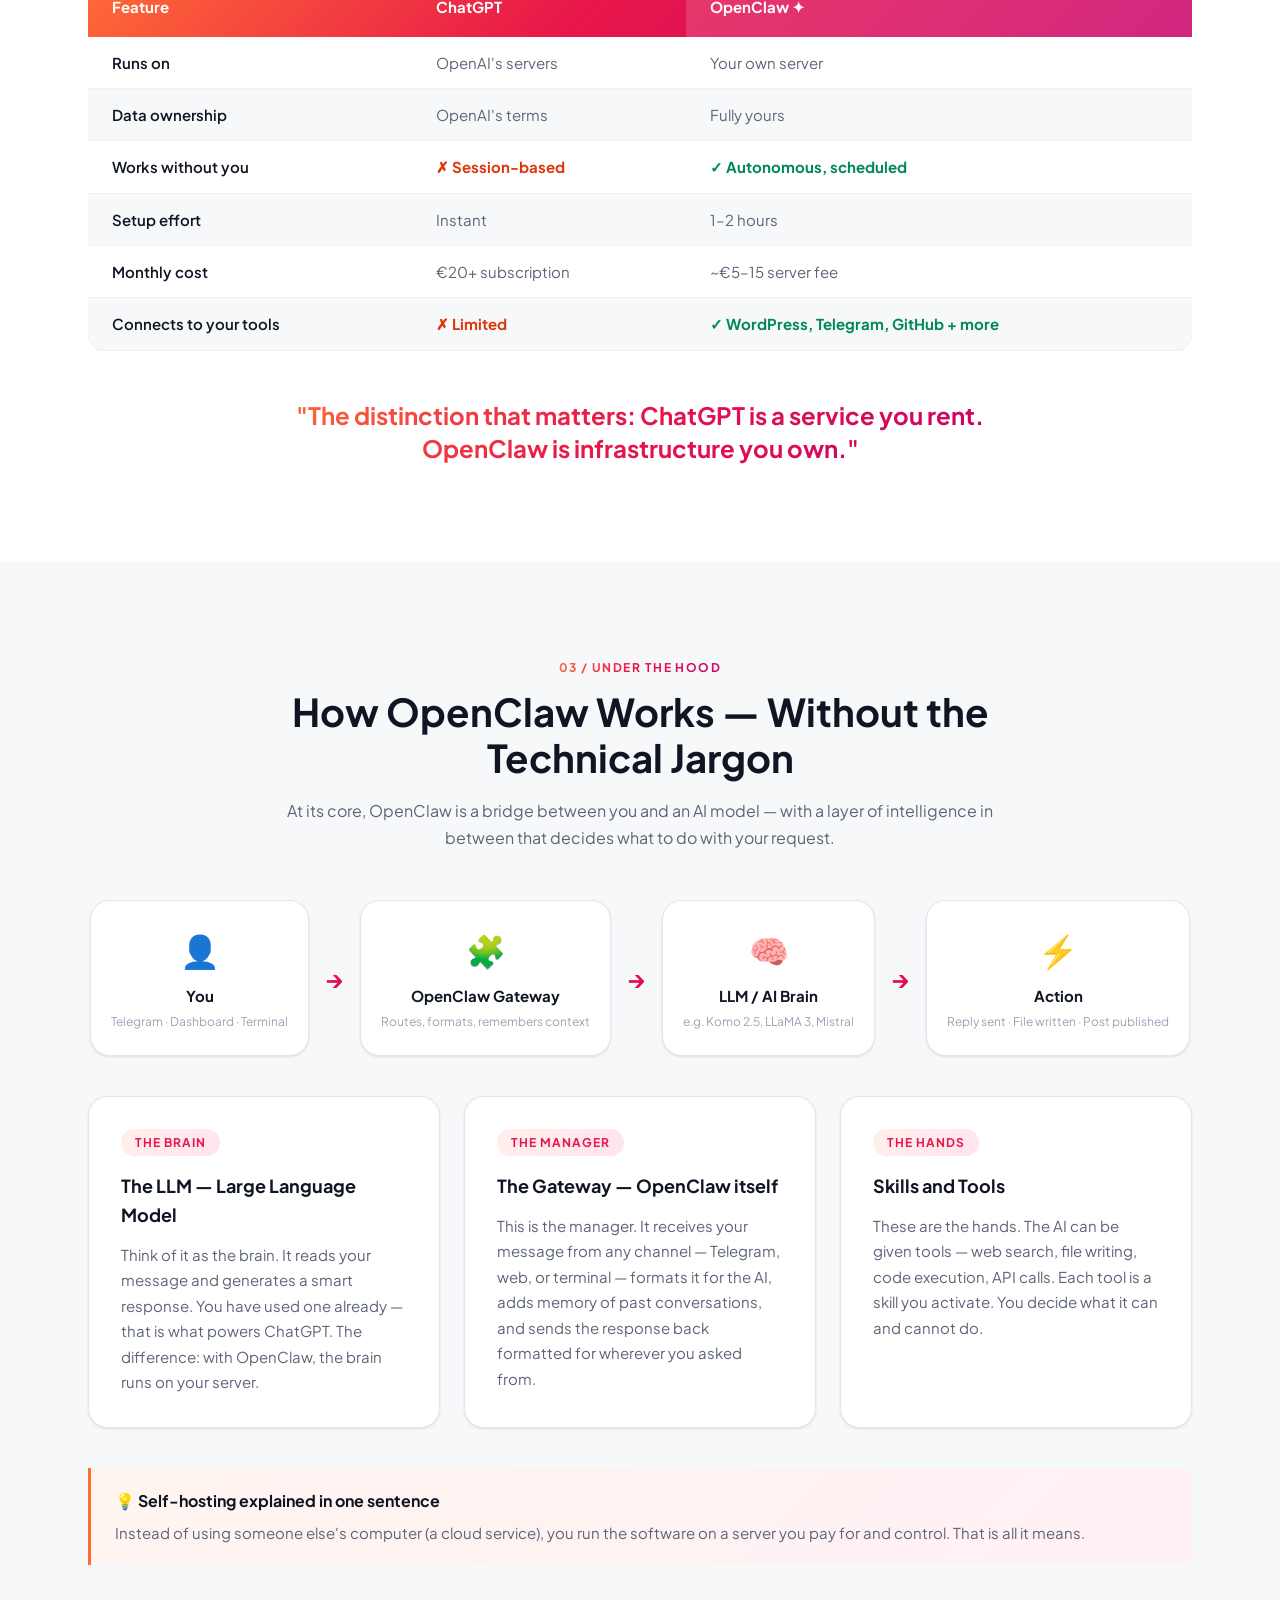
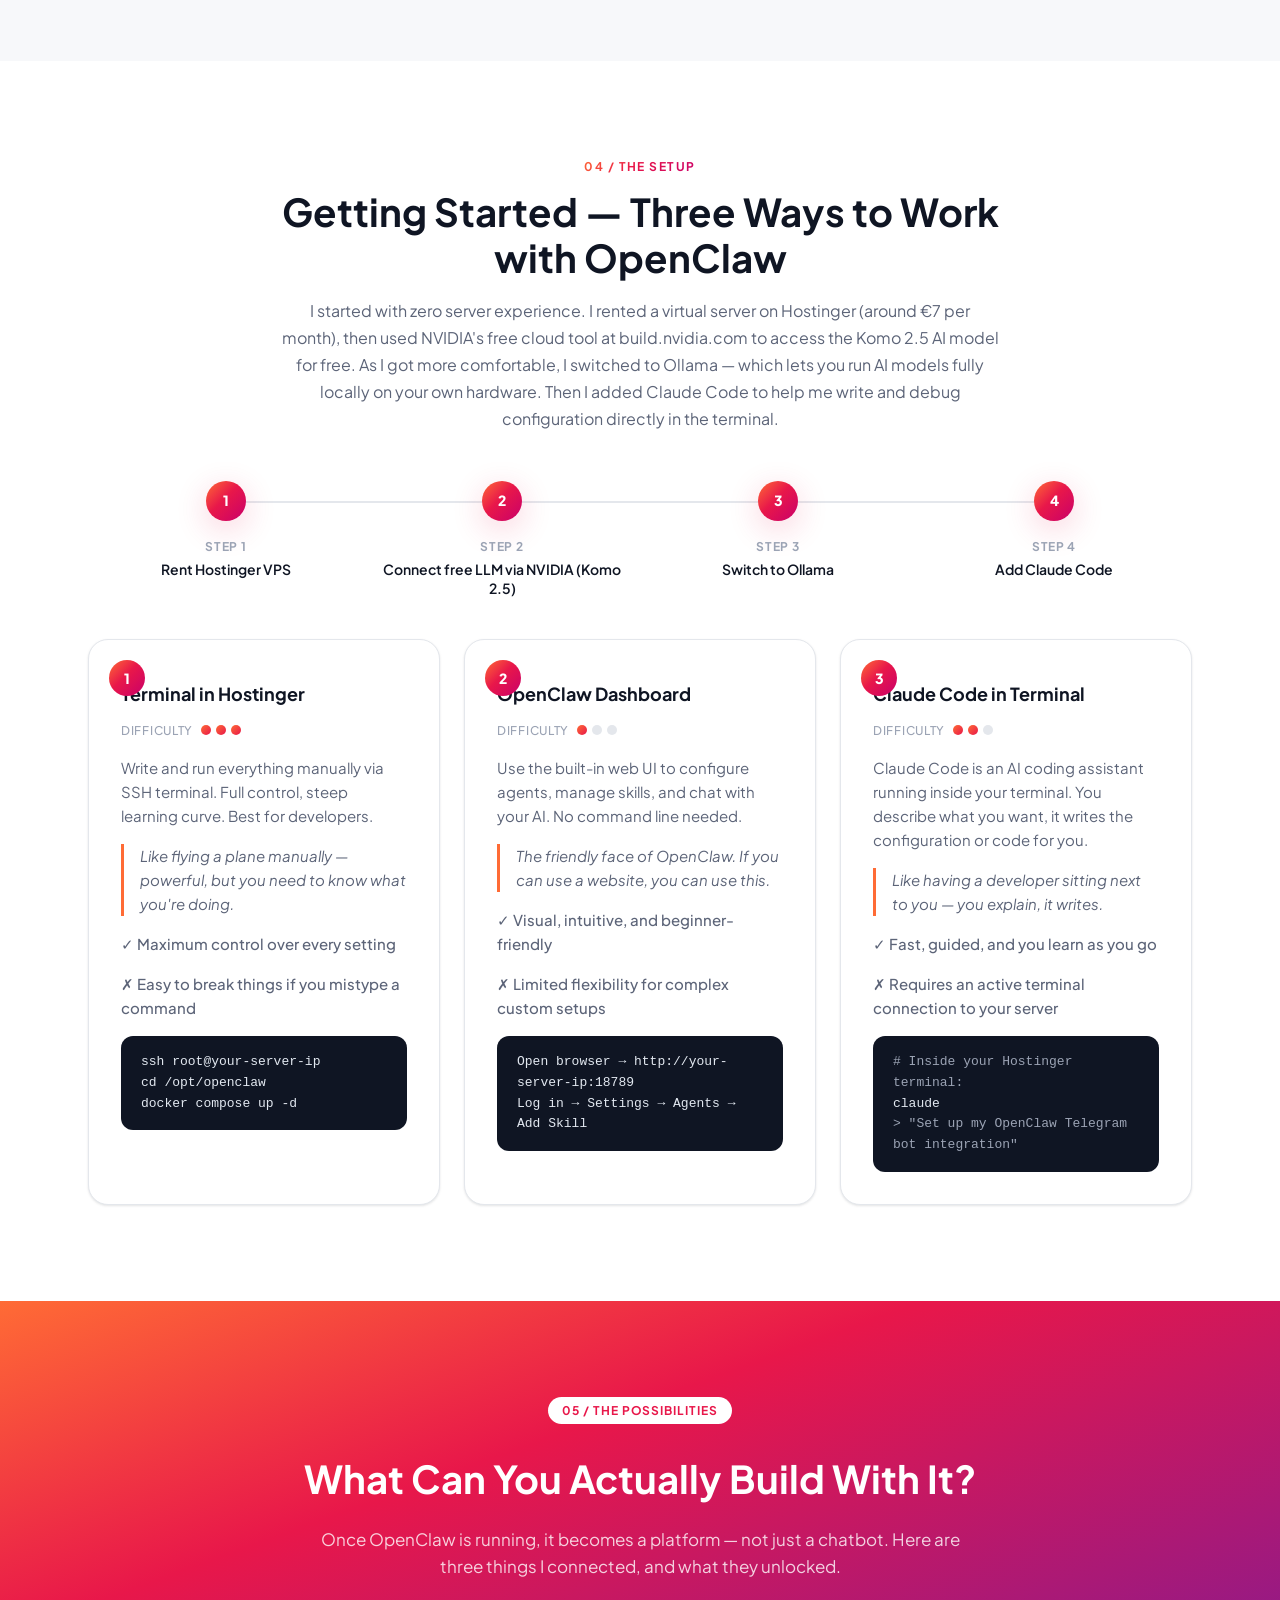
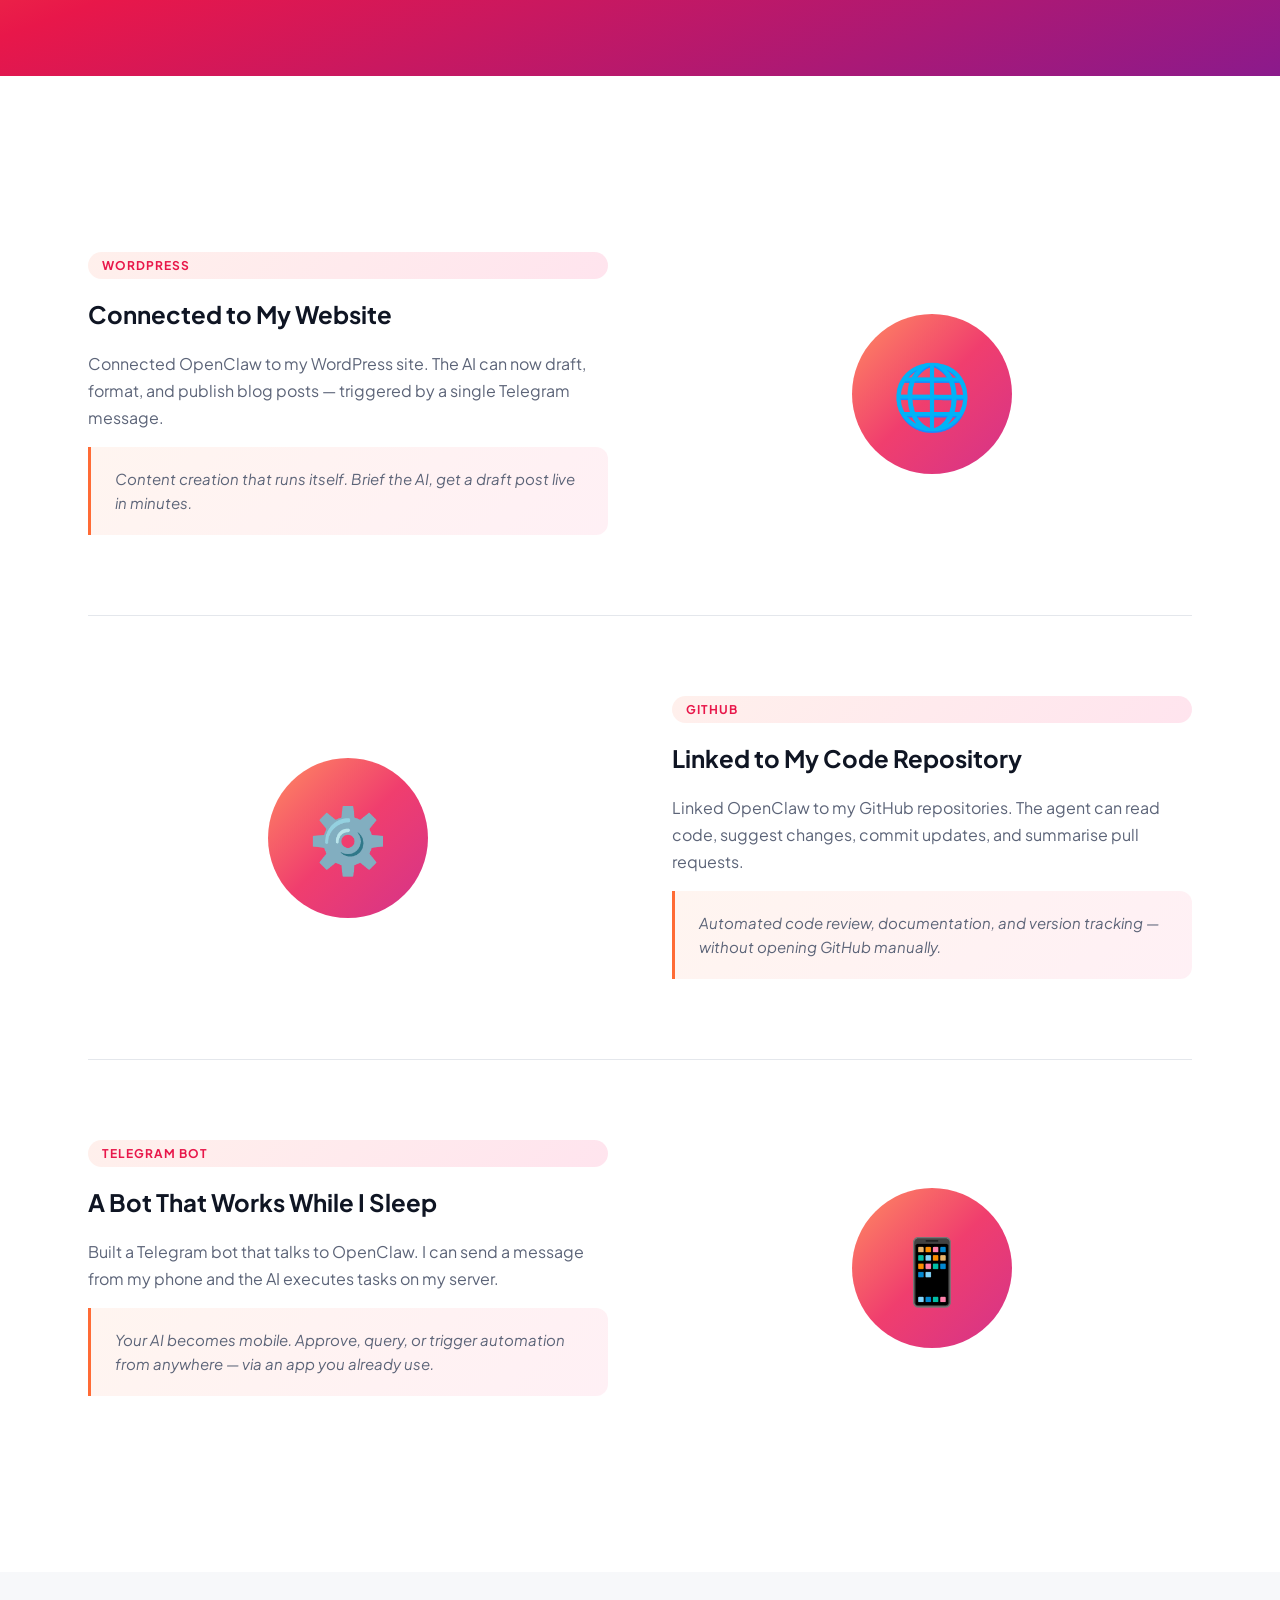
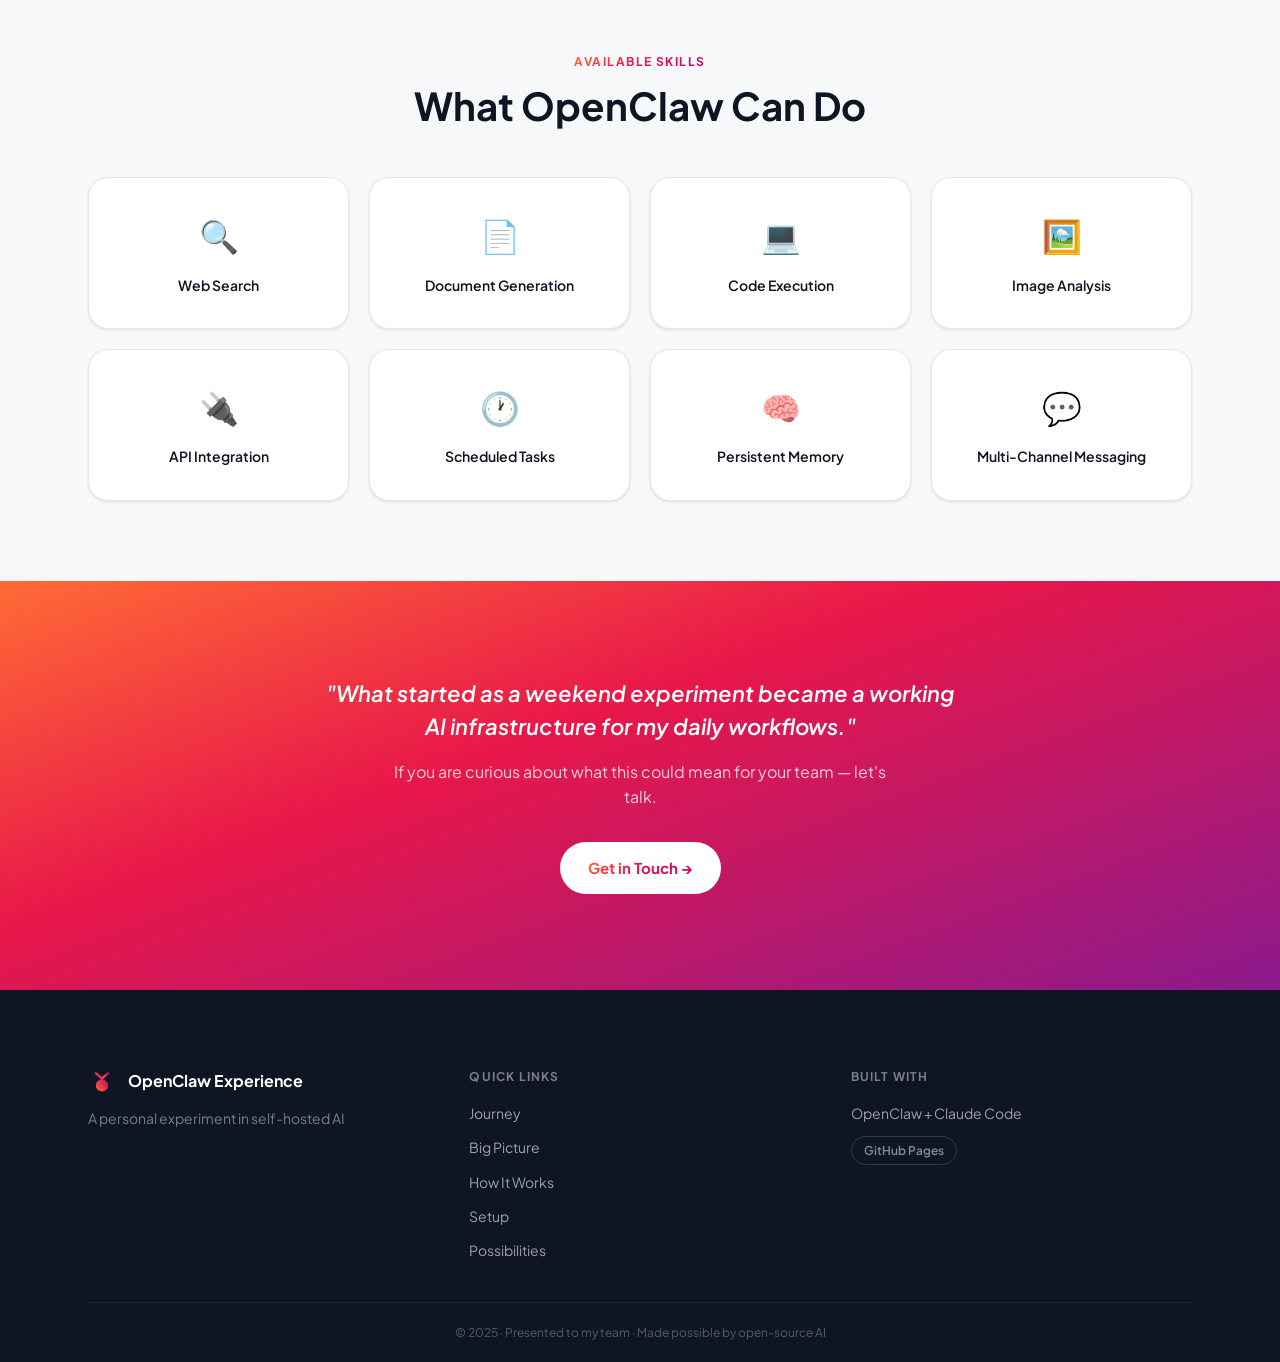
==== commit d6fc8924: "feat(hero): animated radial gradient background — Sunrise palette Translates AnimatedGradientBackgro" ====
--- a/index.html
+++ b/index.html
@@ -191,10 +191,16 @@
     .mobile-nav a:hover{color:var(--sunrise-red)}
 
     /* Hero */
-    .hero{position:relative;min-height:100vh;background:var(--sunrise-gradient-hero);
+    .hero{position:relative;min-height:100vh;background:#0F0520;
       display:flex;align-items:center;justify-content:center;text-align:center;
       overflow:hidden;padding:var(--space-20) var(--space-6);
       padding-top:calc(64px + var(--space-20))}
+    .hero__anim-bg{position:absolute;inset:0;z-index:0;
+      background:var(--sunrise-gradient-hero);
+      animation:heroReveal 2s cubic-bezier(0.25,0.1,0.25,1) forwards}
+    @keyframes heroReveal{
+      from{opacity:0;transform:scale(1.08)}
+      to{opacity:1;transform:scale(1)}}
     .hero::before{content:'';position:absolute;top:-10%;right:-5%;
       width:600px;height:600px;border-radius:50%;background:var(--sunrise-coral);
       filter:blur(80px);opacity:.25;pointer-events:none}
@@ -441,6 +447,7 @@
 
     <!-- HERO -->
     <section class="hero" id="home">
+      <div class="hero__anim-bg" id="heroAnimBg"></div>
       <div class="hero__grid"></div>
       <div class="hero__content">
         <span class="hero__tag">OpenClaw · Business Experience</span>
@@ -804,6 +811,31 @@
   </footer>
 
   <script>
+    // Animated radial gradient background (translated from AnimatedGradientBackground component)
+    (function initHeroGradient() {
+      const bg = document.getElementById('heroAnimBg');
+      if (!bg) return;
+
+      const colors  = ['#FF8050', '#FF6B35', '#E8174A', '#C9006A', '#8B1A8C', '#4A0070', '#0F0520'];
+      const stops   = [5, 18, 36, 54, 70, 86, 100];
+      const base    = 120;
+      const range   = 7;
+      const speed   = 0.022;
+      let w = base;
+      let dir = 1;
+
+      function frame() {
+        if (w >= base + range) dir = -1;
+        if (w <= base - range) dir = 1;
+        w += dir * speed;
+        const s = stops.map((p, i) => `${colors[i]} ${p}%`).join(', ');
+        bg.style.background = `radial-gradient(${w}% ${(w * 0.85).toFixed(1)}% at 50% 15%, ${s})`;
+        requestAnimationFrame(frame);
+      }
+
+      requestAnimationFrame(frame);
+    })();
+
     // Theme toggle (in-memory only)
     let dark = false;
     document.getElementById('themeToggle').addEventListener('click', () => {
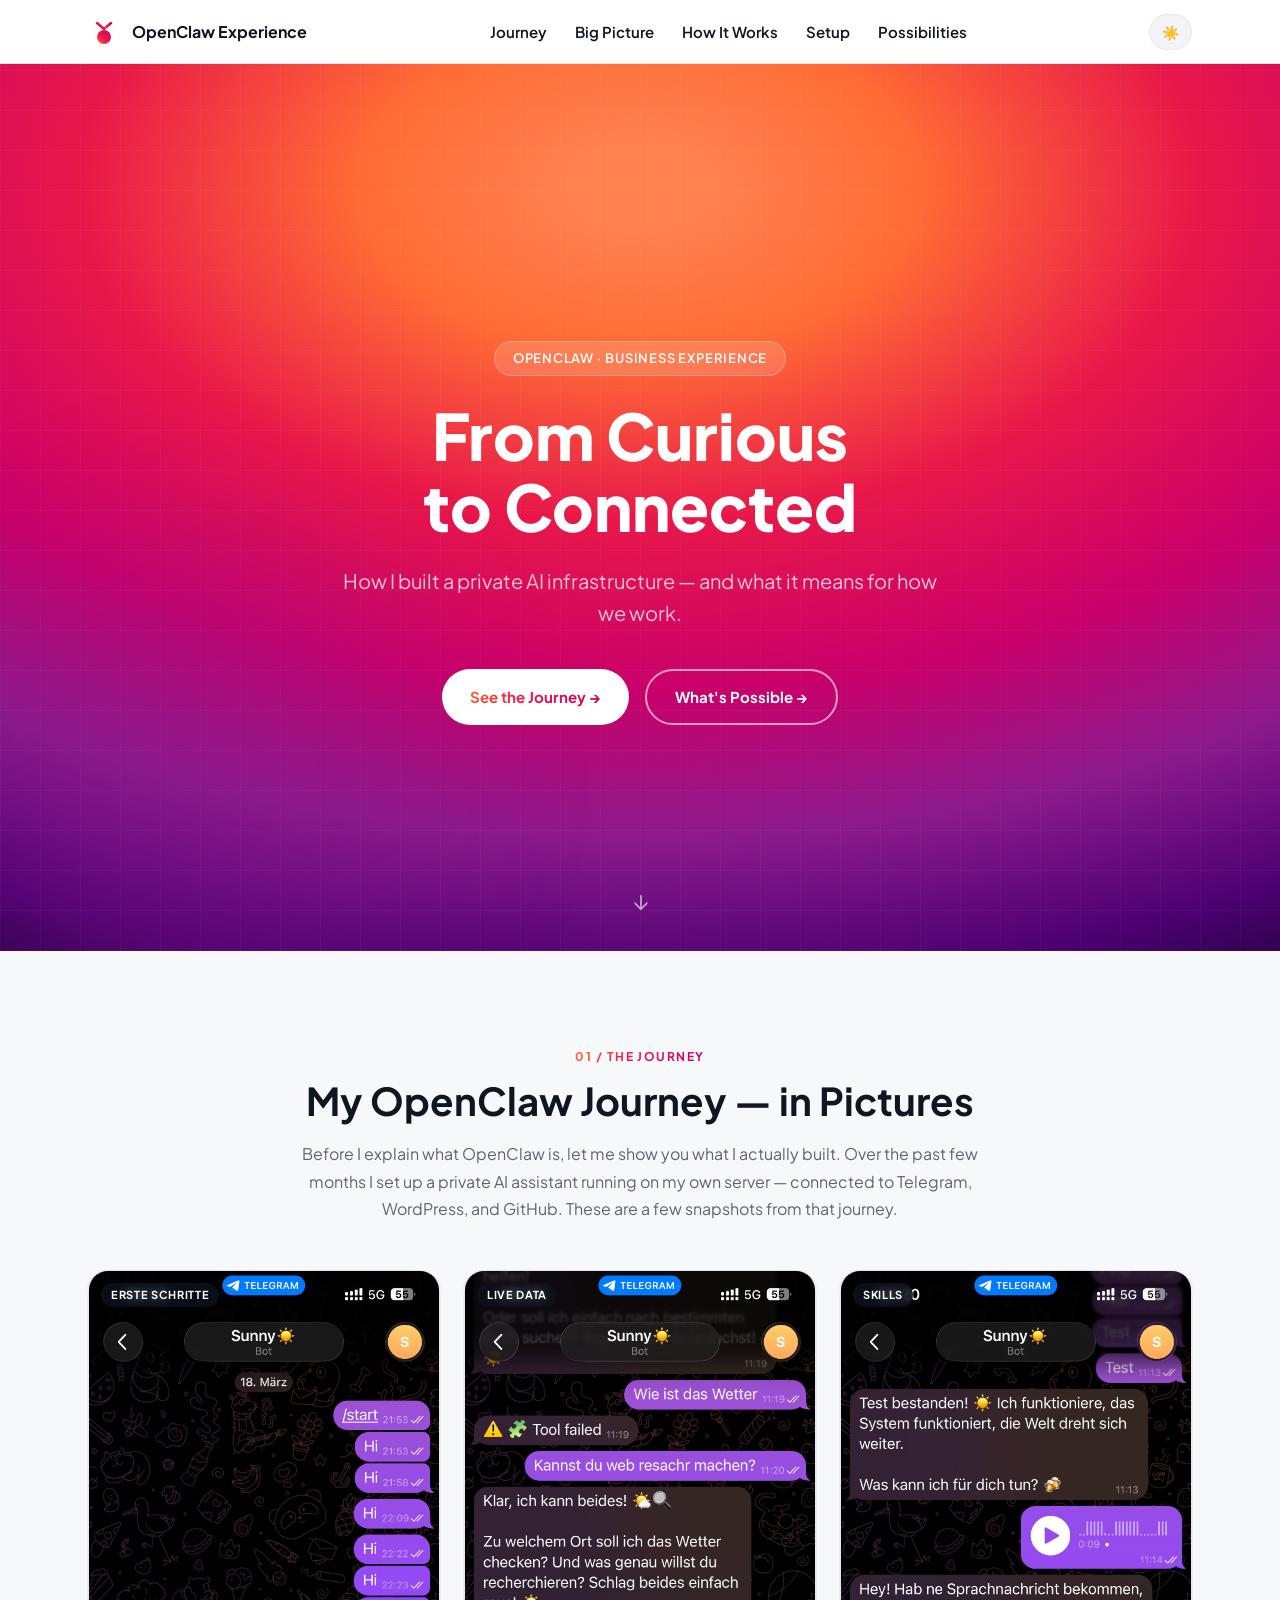
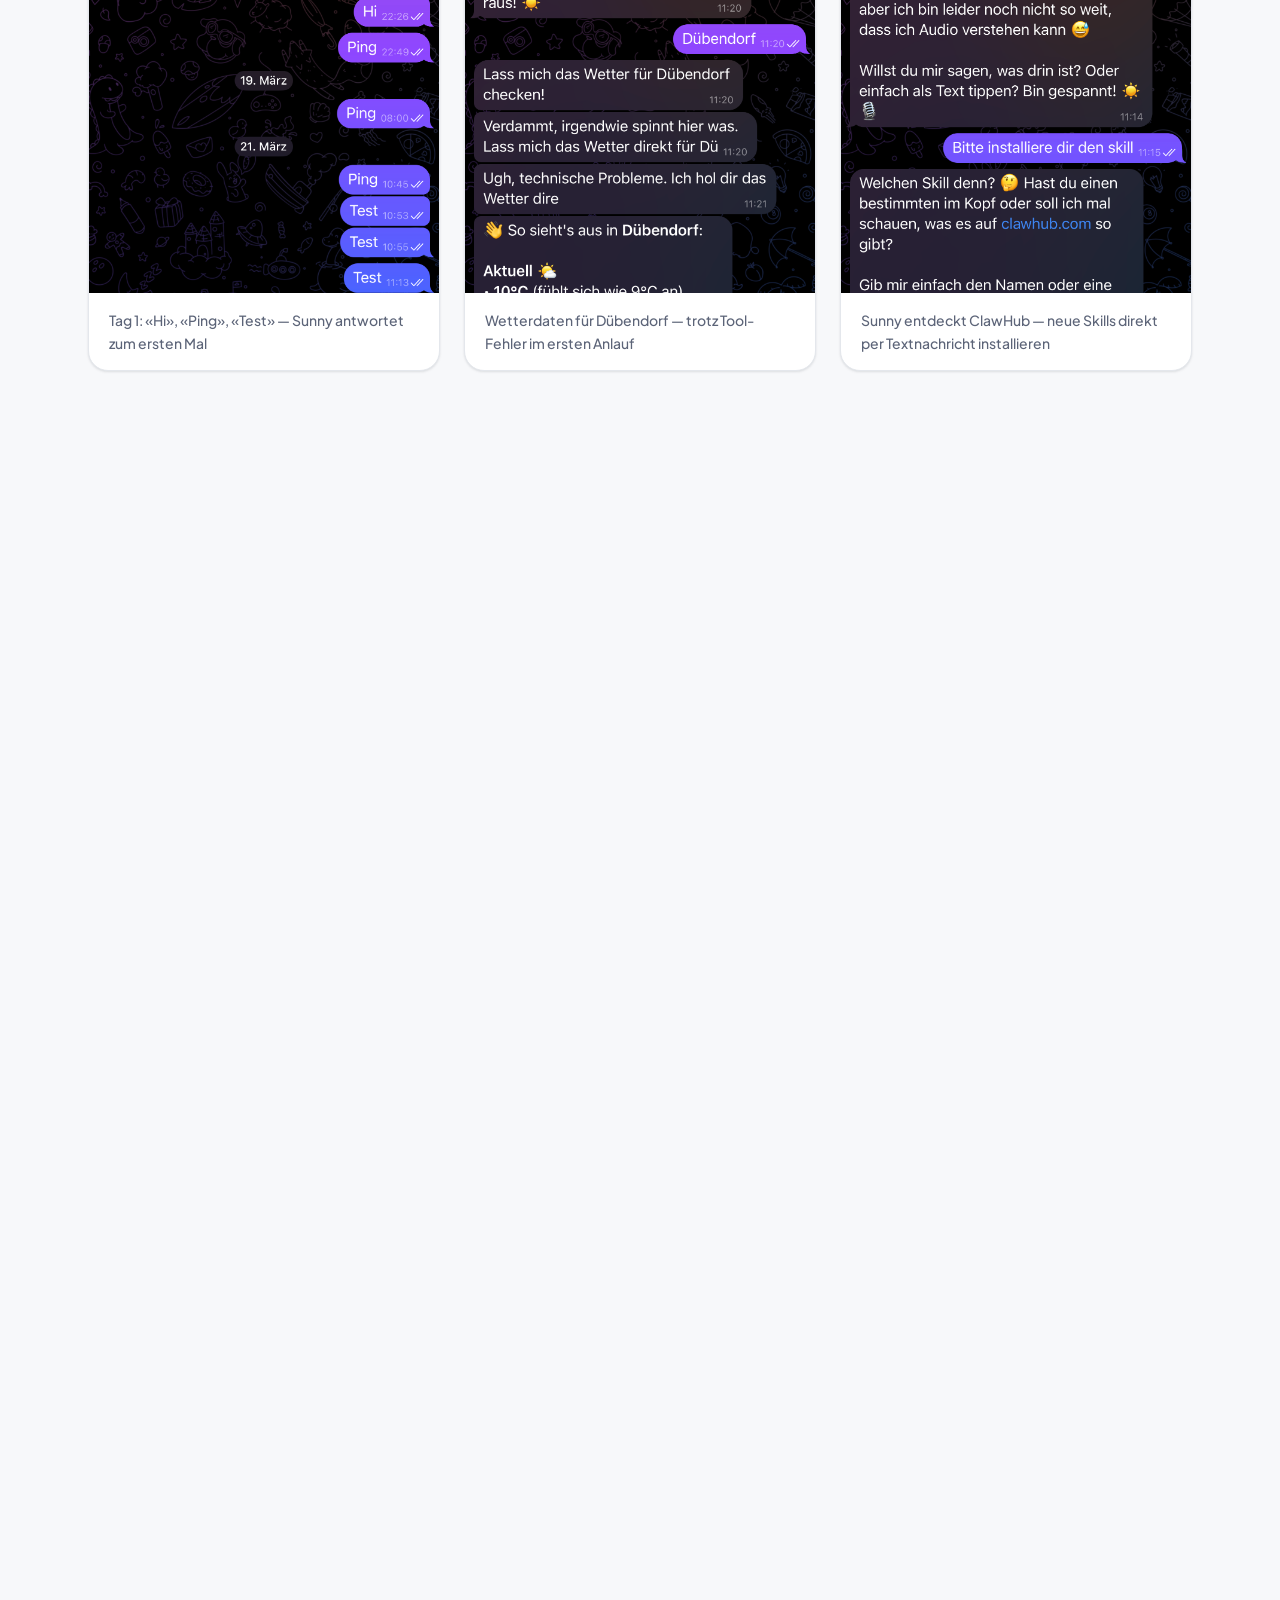
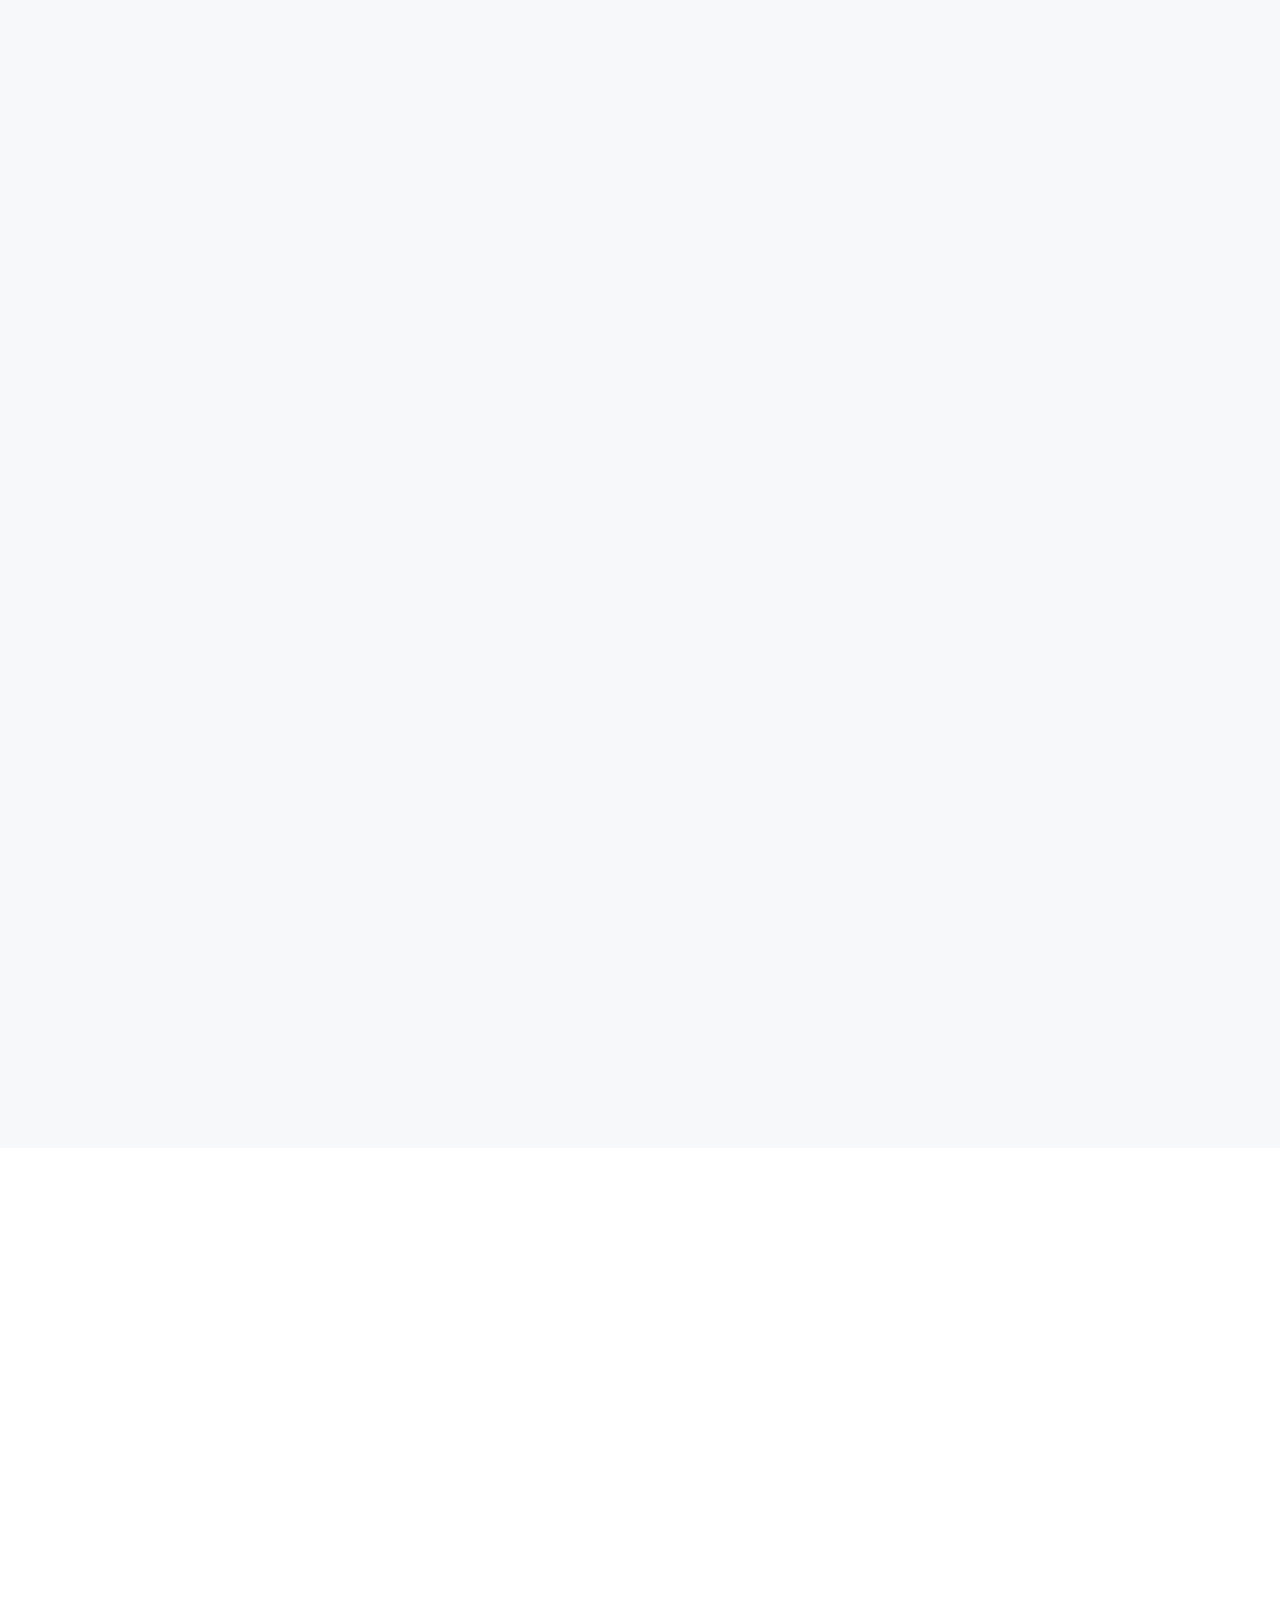
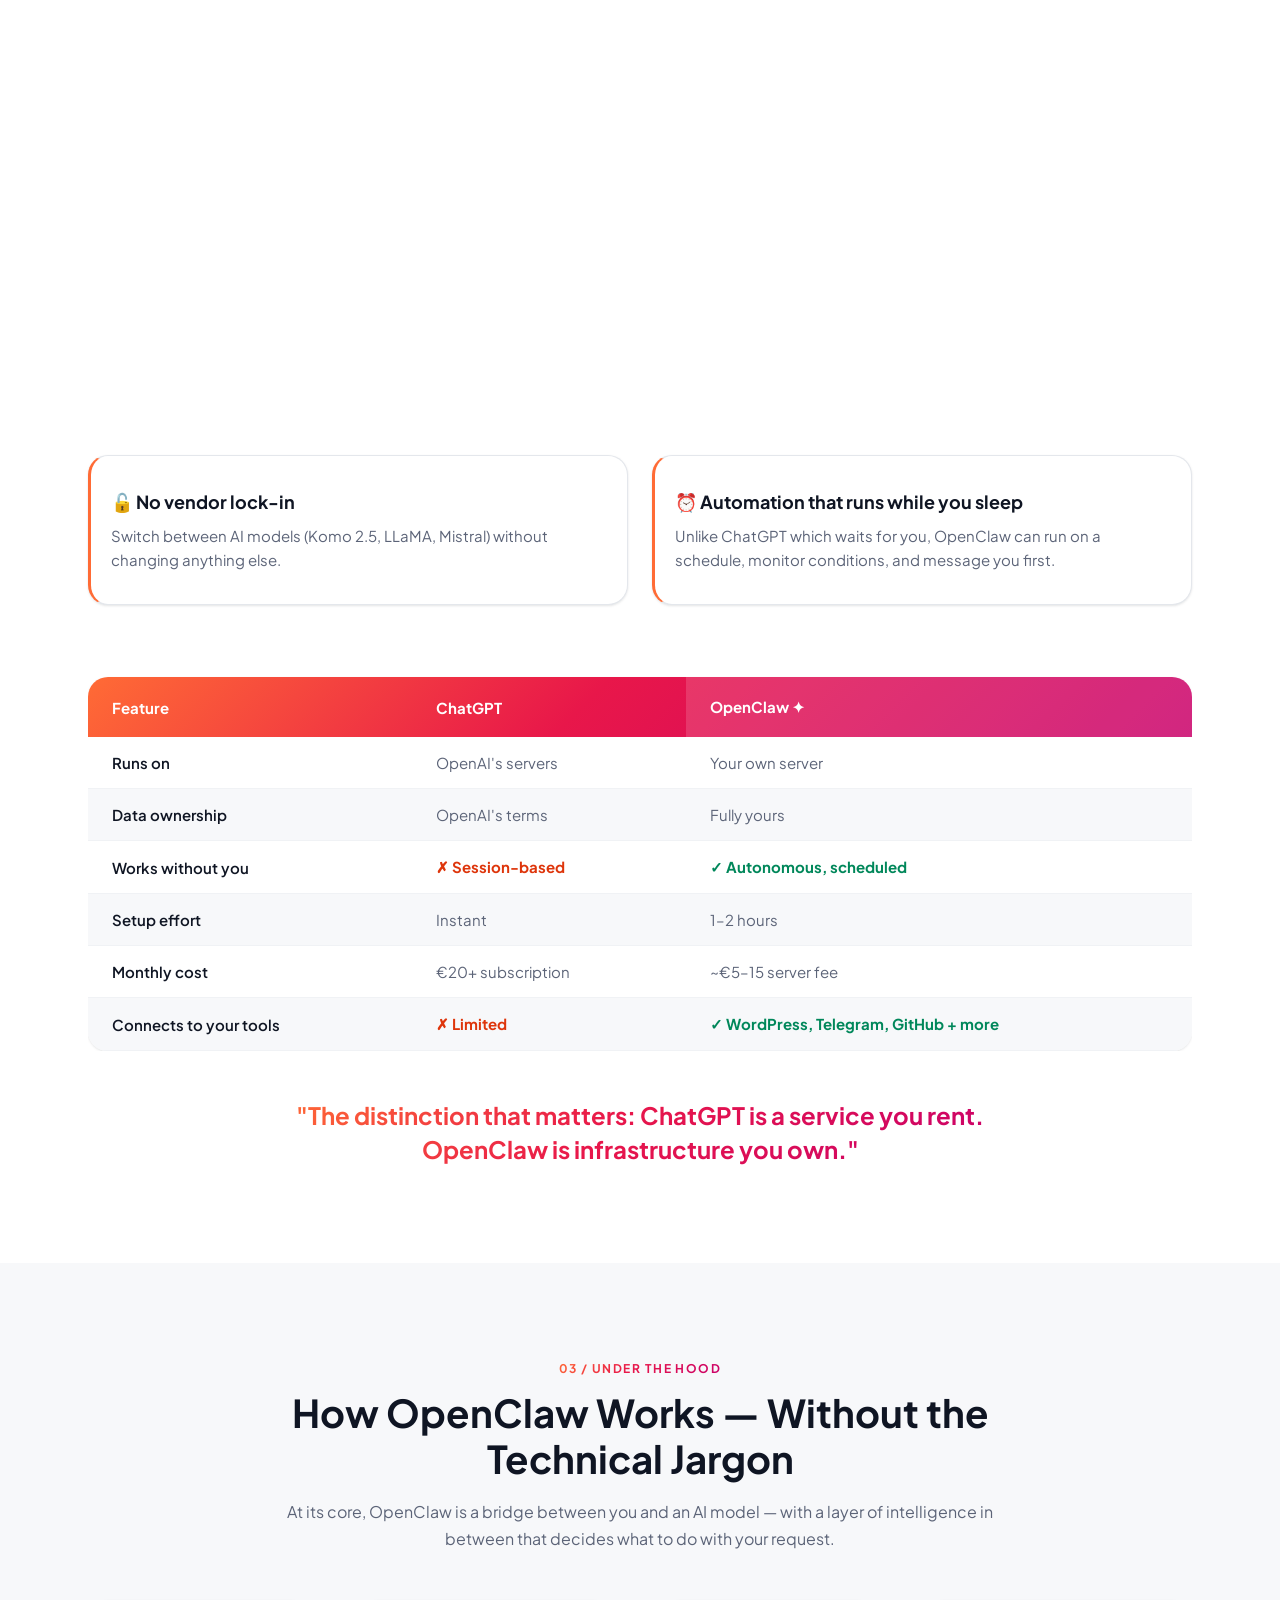
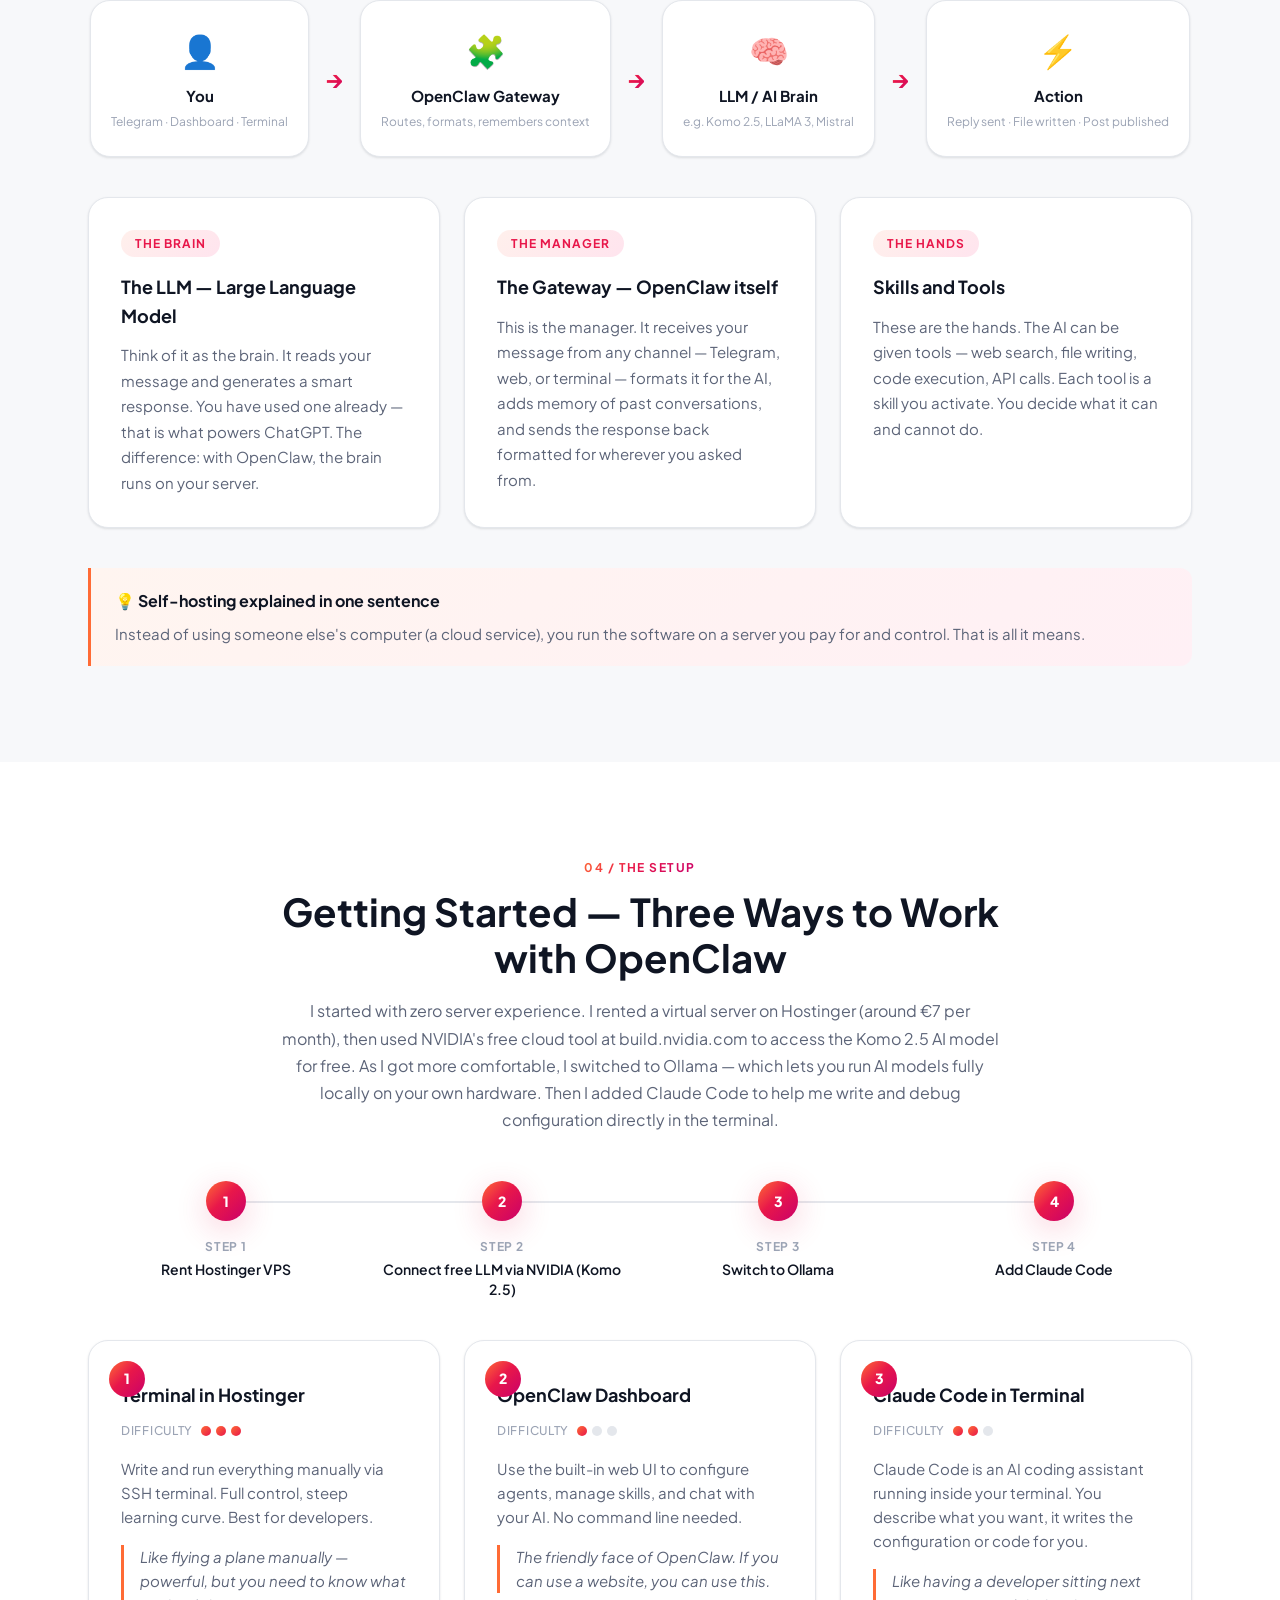
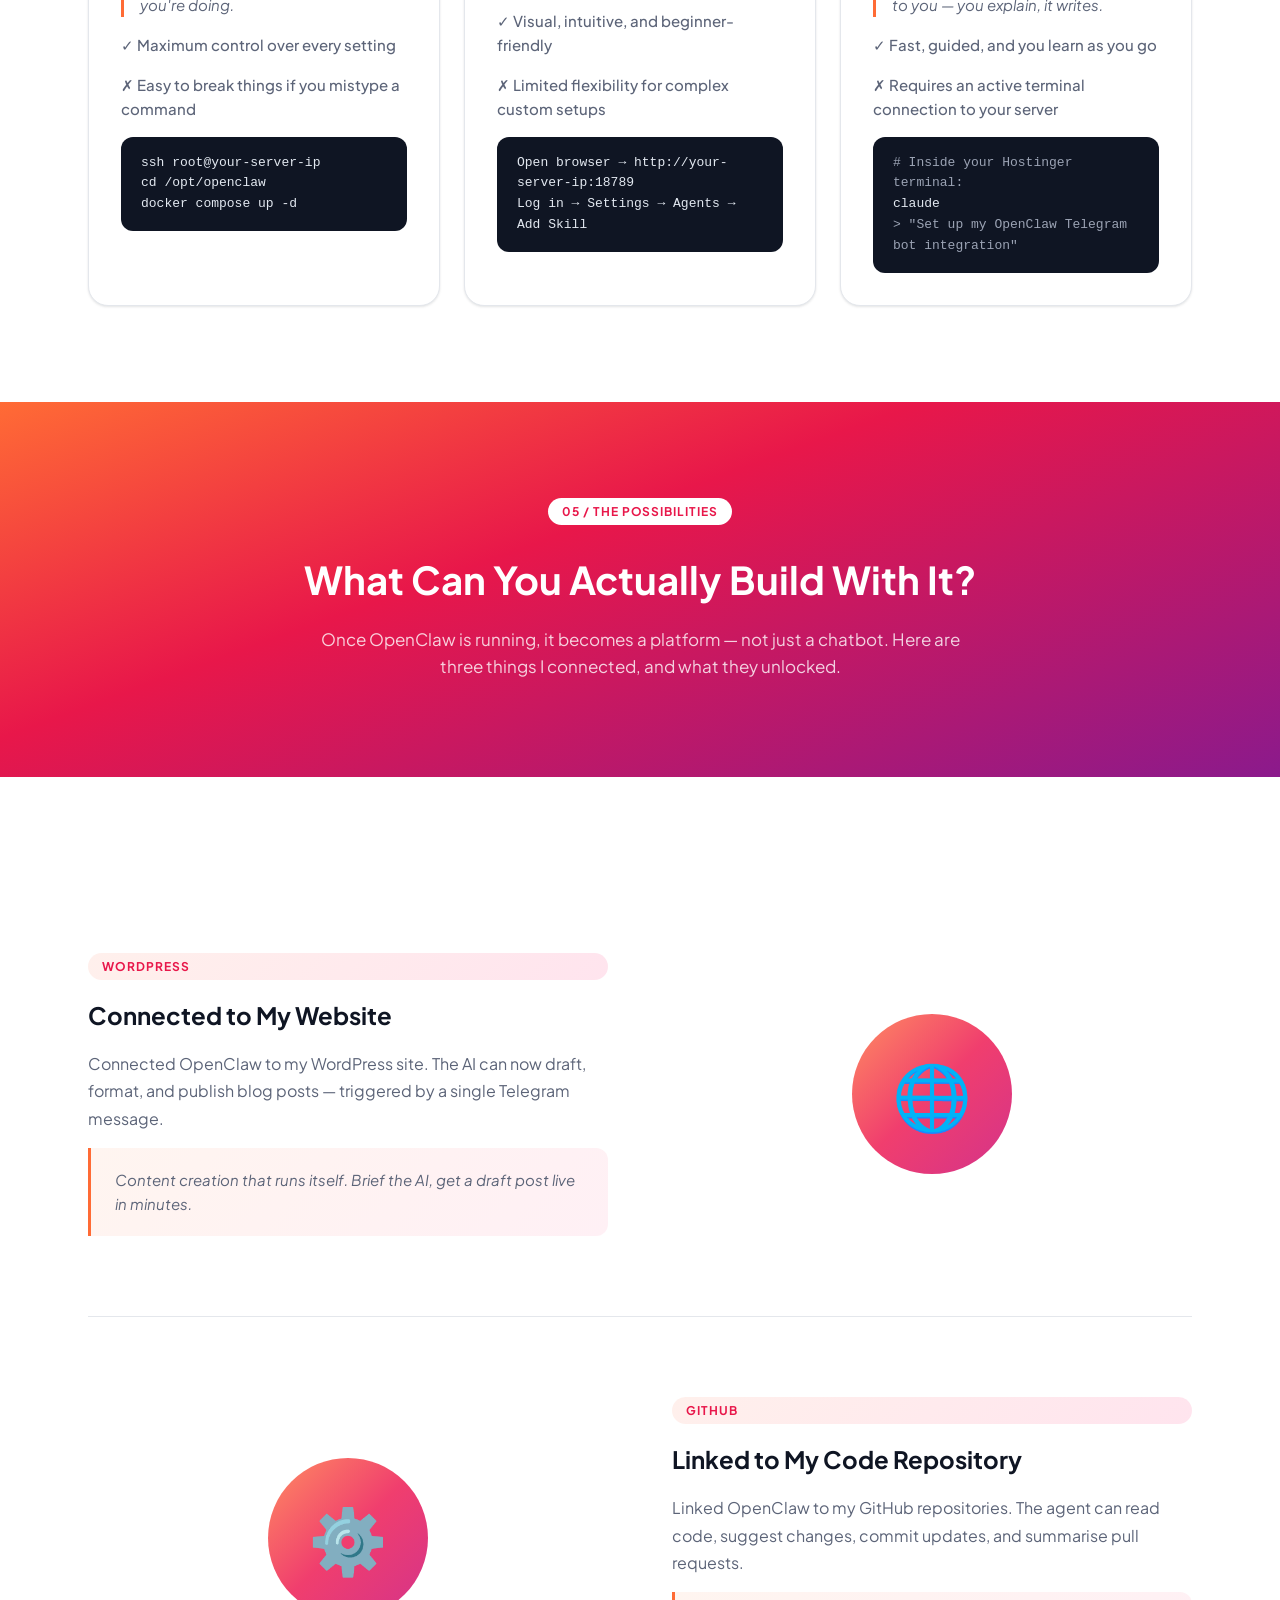
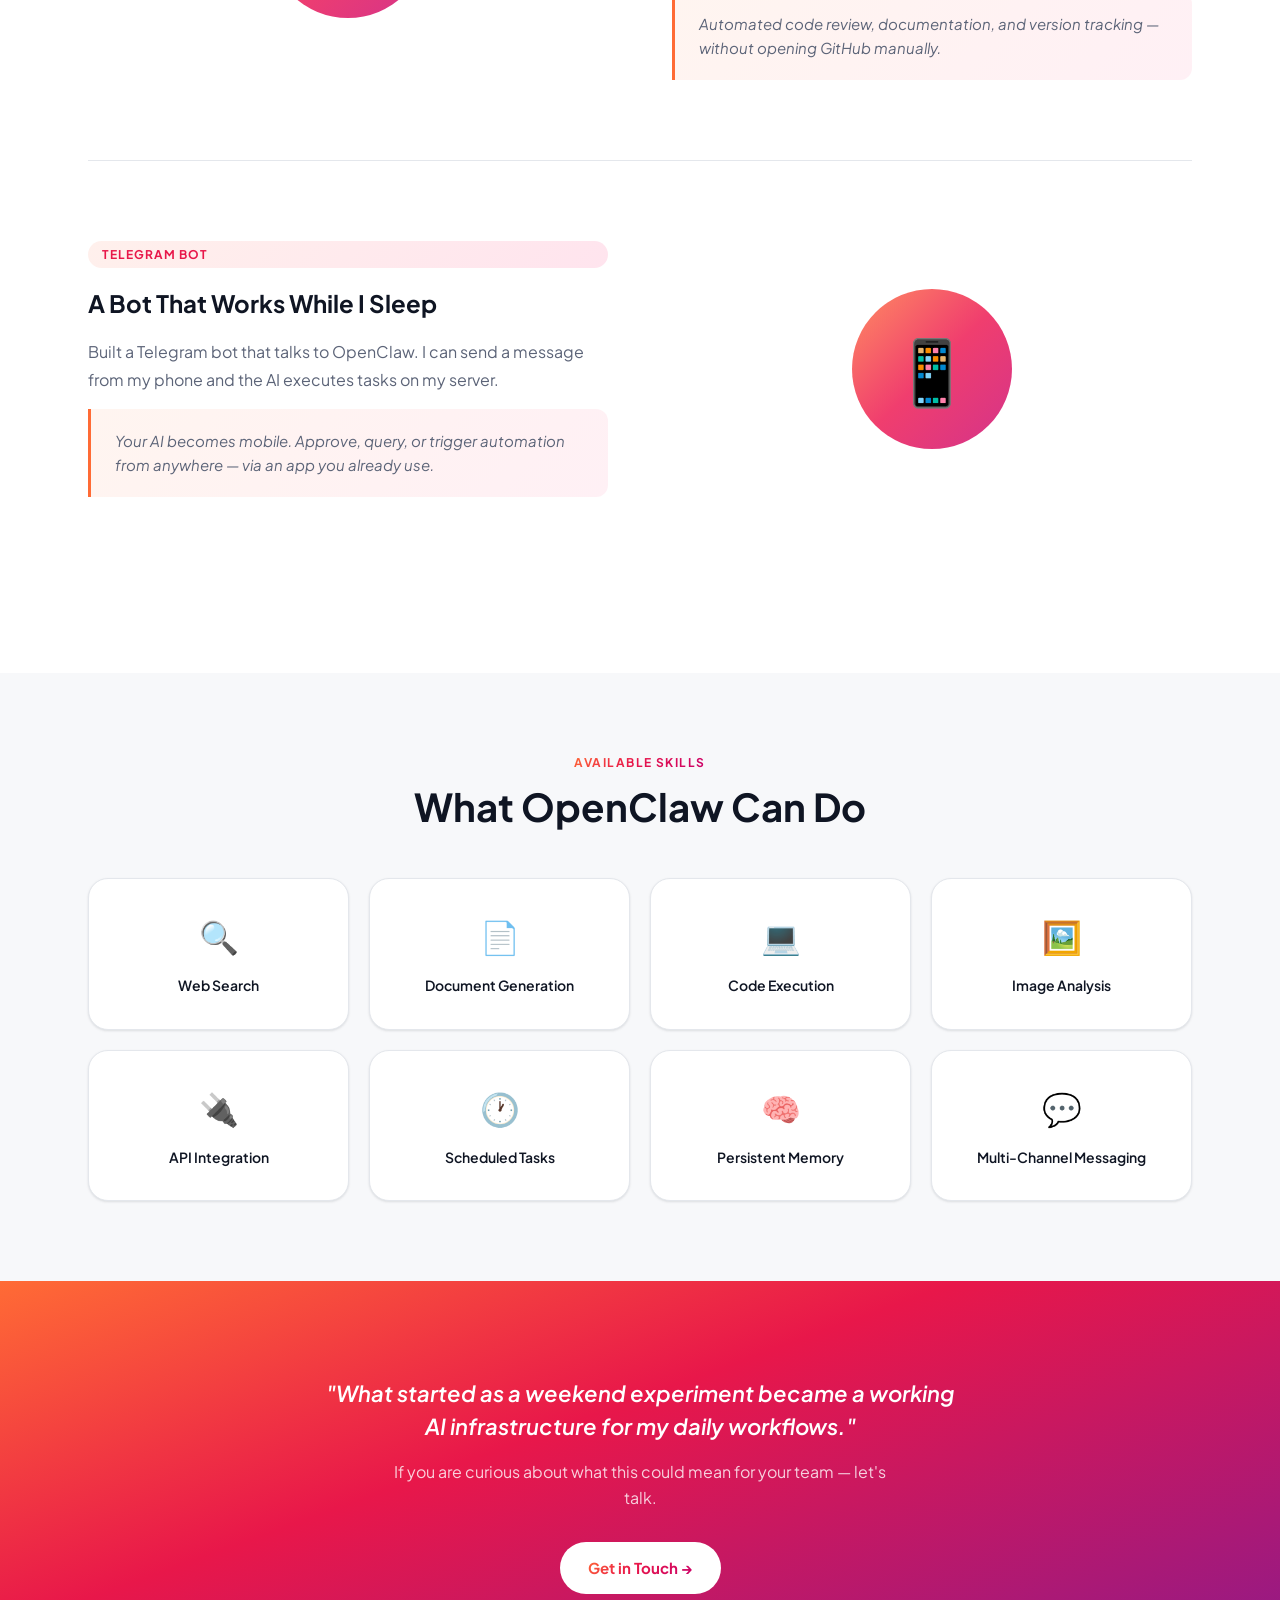
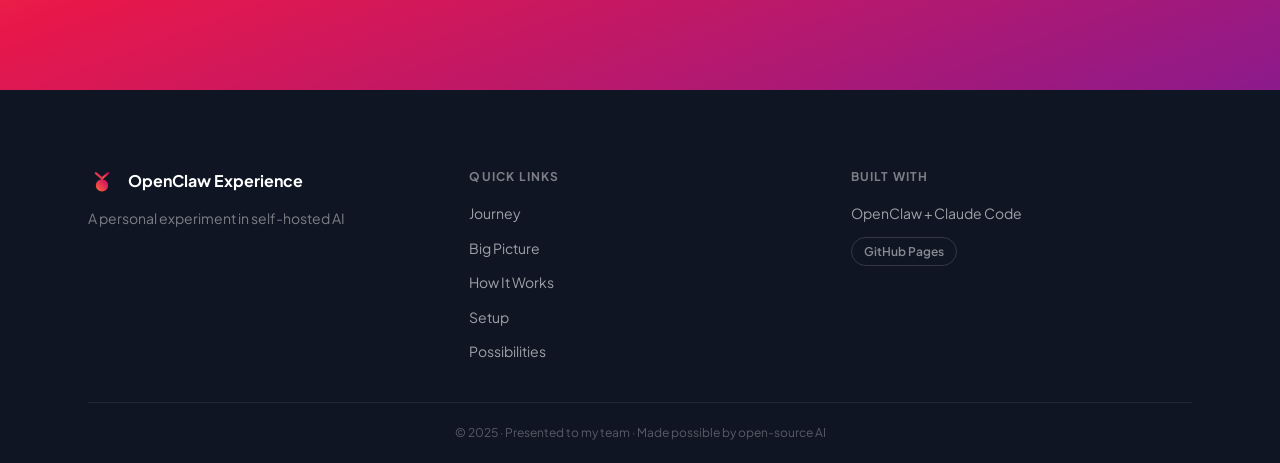
==== commit 709d4d3f: "Add 20 Telegram screenshots and replace Journey section photo cards Expanded Section 1 from 5 placeh" ====
--- a/index.html
+++ b/index.html
@@ -233,16 +233,16 @@
       background:var(--color-surface);border:1px solid var(--color-border);
       box-shadow:var(--shadow-sm);transition:var(--transition)}
     .photo-card:hover{box-shadow:var(--shadow-md);transform:translateY(-3px)}
-    .photo-card__media{position:relative;aspect-ratio:16/9;overflow:hidden;
+    .photo-card__media{position:relative;aspect-ratio:9/16;overflow:hidden;
       background:var(--color-surface-2)}
-    .photo-card__media img{width:100%;height:100%;object-fit:cover}
+    .photo-card__media img{width:100%;height:100%;object-fit:cover;object-position:top}
     .photo-card__media img[src="#"]{display:none}
     .photo-card__media img[src="#"]~.photo-ph{display:flex !important}
     .photo-card__tag{position:absolute;top:var(--space-3);left:var(--space-3);z-index:2}
     .tag-pill{display:inline-block;padding:3px 10px;border-radius:var(--radius-full);
       background:rgba(15,21,35,.7);backdrop-filter:blur(4px);
       font-size:.6875rem;font-weight:700;letter-spacing:.06em;text-transform:uppercase;color:white}
-    .photo-ph{width:100%;aspect-ratio:16/9;
+    .photo-ph{width:100%;aspect-ratio:9/16;
       background:linear-gradient(135deg,#F2F4F7 0%,#E8EBF0 100%);
       display:none;flex-direction:column;align-items:center;justify-content:center;
       gap:var(--space-2);color:var(--color-text-faint);font-size:.875rem;font-weight:500}
@@ -471,50 +471,101 @@
         </div>
 
         <div class="grid-3">
-          <!-- PHOTO 1: Replace src="#" with your image path -->
           <div class="photo-card reveal-on-scroll">
             <div class="photo-card__media">
-              <span class="photo-card__tag"><span class="tag-pill">Telegram</span></span>
-              <img src="#" alt="Telegram Bot Interface">
-              <div class="photo-ph"><span class="photo-ph__icon">📸</span><span>Telegram Bot Interface</span></div>
-            </div>
-            <p class="photo-card__caption">Chatting with my AI via Telegram, just like WhatsApp</p>
-          </div>
-          <!-- PHOTO 2: Replace src="#" with your image path -->
+              <span class="photo-card__tag"><span class="tag-pill">Erste Schritte</span></span>
+              <img src="BIlder_Open%20Claw/IMG_7513.PNG" alt="Erste Test-Nachrichten an Sunny" loading="lazy">
+              <div class="photo-ph"><span class="photo-ph__icon">📸</span><span>Erste Schritte</span></div>
+            </div>
+            <p class="photo-card__caption">Tag 1: «Hi», «Ping», «Test» — Sunny antwortet zum ersten Mal</p>
+          </div>
           <div class="photo-card reveal-on-scroll" style="transition-delay:80ms">
             <div class="photo-card__media">
-              <span class="photo-card__tag"><span class="tag-pill">Telegram</span></span>
-              <img src="#" alt="Telegram Bot Response">
-              <div class="photo-ph"><span class="photo-ph__icon">📸</span><span>Telegram Bot Response</span></div>
-            </div>
-            <p class="photo-card__caption">The bot answering a real question from my phone</p>
-          </div>
-          <!-- PHOTO 3: Replace src="#" with your image path -->
+              <span class="photo-card__tag"><span class="tag-pill">Live Data</span></span>
+              <img src="BIlder_Open%20Claw/IMG_7515.PNG" alt="Wetterdaten für Dübendorf live abgerufen" loading="lazy">
+              <div class="photo-ph"><span class="photo-ph__icon">📸</span><span>Live Data</span></div>
+            </div>
+            <p class="photo-card__caption">Wetterdaten für Dübendorf — trotz Tool-Fehler im ersten Anlauf</p>
+          </div>
           <div class="photo-card reveal-on-scroll" style="transition-delay:160ms">
             <div class="photo-card__media">
-              <span class="photo-card__tag"><span class="tag-pill">Dashboard</span></span>
-              <img src="#" alt="OpenClaw Dashboard">
-              <div class="photo-ph"><span class="photo-ph__icon">📸</span><span>OpenClaw Dashboard</span></div>
-            </div>
-            <p class="photo-card__caption">The control panel where I manage agents and skills</p>
-          </div>
-          <!-- PHOTO 4: Replace src="#" with your image path -->
+              <span class="photo-card__tag"><span class="tag-pill">Skills</span></span>
+              <img src="BIlder_Open%20Claw/IMG_7514.PNG" alt="Sunny entdeckt ClawHub Skills" loading="lazy">
+              <div class="photo-ph"><span class="photo-ph__icon">📸</span><span>Skills</span></div>
+            </div>
+            <p class="photo-card__caption">Sunny entdeckt ClawHub — neue Skills direkt per Textnachricht installieren</p>
+          </div>
           <div class="photo-card reveal-on-scroll" style="transition-delay:240ms">
             <div class="photo-card__media">
-              <span class="photo-card__tag"><span class="tag-pill">WordPress</span></span>
-              <img src="#" alt="WordPress Integration">
-              <div class="photo-ph"><span class="photo-ph__icon">📸</span><span>WordPress Integration</span></div>
-            </div>
-            <p class="photo-card__caption">AI-assisted content being pushed directly to my website</p>
-          </div>
-          <!-- PHOTO 5: Replace src="#" with your image path -->
+              <span class="photo-card__tag"><span class="tag-pill">Voice</span></span>
+              <img src="BIlder_Open%20Claw/IMG_7520.PNG" alt="Telegram Voice Skill installiert" loading="lazy">
+              <div class="photo-ph"><span class="photo-ph__icon">📸</span><span>Voice</span></div>
+            </div>
+            <p class="photo-card__caption">telegram-voice installiert — Sprachnachrichten werden jetzt verarbeitet</p>
+          </div>
           <div class="photo-card reveal-on-scroll" style="transition-delay:320ms">
             <div class="photo-card__media">
-              <span class="photo-card__tag"><span class="tag-pill">GitHub</span></span>
-              <img src="#" alt="GitHub Workflow">
-              <div class="photo-ph"><span class="photo-ph__icon">📸</span><span>GitHub Workflow</span></div>
-            </div>
-            <p class="photo-card__caption">Code changes reviewed and committed by the AI agent</p>
+              <span class="photo-card__tag"><span class="tag-pill">KI-Wissen</span></span>
+              <img src="BIlder_Open%20Claw/IMG_7522.PNG" alt="Ontology Skill installiert" loading="lazy">
+              <div class="photo-ph"><span class="photo-ph__icon">📸</span><span>KI-Wissen</span></div>
+            </div>
+            <p class="photo-card__caption">Ontology-Skill aktiv — Sunny merkt sich Projekte, Aufgaben, Beziehungen</p>
+          </div>
+          <div class="photo-card reveal-on-scroll" style="transition-delay:400ms">
+            <div class="photo-card__media">
+              <span class="photo-card__tag"><span class="tag-pill">Self-Improving</span></span>
+              <img src="BIlder_Open%20Claw/IMG_7521.PNG" alt="Sunny erklärt sein Self-Improving System" loading="lazy">
+              <div class="photo-ph"><span class="photo-ph__icon">📸</span><span>Self-Improving</span></div>
+            </div>
+            <p class="photo-card__caption">«Ja, ich habe ein Self-Improving System» — corrections.md und memory.md</p>
+          </div>
+          <div class="photo-card reveal-on-scroll" style="transition-delay:80ms">
+            <div class="photo-card__media">
+              <span class="photo-card__tag"><span class="tag-pill">Research</span></span>
+              <img src="BIlder_Open%20Claw/IMG_7519.PNG" alt="Nahost-News live recherchiert" loading="lazy">
+              <div class="photo-ph"><span class="photo-ph__icon">📸</span><span>Research</span></div>
+            </div>
+            <p class="photo-card__caption">Nahost-News live recherchiert: USA/Iran-Waffenruhe direkt aus der Tagesschau</p>
+          </div>
+          <div class="photo-card reveal-on-scroll" style="transition-delay:160ms">
+            <div class="photo-card__media">
+              <span class="photo-card__tag"><span class="tag-pill">Web Dev</span></span>
+              <img src="BIlder_Open%20Claw/IMG_7532.PNG" alt="Sunny baut die Face Art Zürich Website" loading="lazy">
+              <div class="photo-ph"><span class="photo-ph__icon">📸</span><span>Web Dev</span></div>
+            </div>
+            <p class="photo-card__caption">Sunny baut die Face Art Zürich Website — liest alle Seiten, wählt 16 Bilder</p>
+          </div>
+          <div class="photo-card reveal-on-scroll" style="transition-delay:240ms">
+            <div class="photo-card__media">
+              <span class="photo-card__tag"><span class="tag-pill">Deploy</span></span>
+              <img src="BIlder_Open%20Claw/IMG_7535.PNG" alt="Face Art Galerie live mit 12 Bildern" loading="lazy">
+              <div class="photo-ph"><span class="photo-ph__icon">📸</span><span>Deploy</span></div>
+            </div>
+            <p class="photo-card__caption">Galerie live mit 12 Bildern — Screenshot als Beweis direkt im Chat</p>
+          </div>
+          <div class="photo-card reveal-on-scroll" style="transition-delay:320ms">
+            <div class="photo-card__media">
+              <span class="photo-card__tag"><span class="tag-pill">Real Talk</span></span>
+              <img src="BIlder_Open%20Claw/IMG_7537.PNG" alt="API-Billing-Fehler, Modell gewechselt" loading="lazy">
+              <div class="photo-ph"><span class="photo-ph__icon">📸</span><span>Real Talk</span></div>
+            </div>
+            <p class="photo-card__caption">Credits leer, Modell auf Kimi 2.5 gewechselt — und einfach weitergemacht</p>
+          </div>
+          <div class="photo-card reveal-on-scroll" style="transition-delay:400ms">
+            <div class="photo-card__media">
+              <span class="photo-card__tag"><span class="tag-pill">Planning</span></span>
+              <img src="BIlder_Open%20Claw/IMG_7534.PNG" alt="Phase 1 Roadmap geplant" loading="lazy">
+              <div class="photo-ph"><span class="photo-ph__icon">📸</span><span>Planning</span></div>
+            </div>
+            <p class="photo-card__caption">Phase 1 Roadmap: Architekt, UX-Agent, GitHub Issues — Sunny plant selbst mit</p>
+          </div>
+          <div class="photo-card reveal-on-scroll" style="transition-delay:80ms">
+            <div class="photo-card__media">
+              <span class="photo-card__tag"><span class="tag-pill">Ehrlichkeit</span></span>
+              <img src="BIlder_Open%20Claw/PHOTO-2026-05-10-22-20-25.jpg" alt="Sunny gesteht: heute nichts Produktives gemacht" loading="lazy">
+              <div class="photo-ph"><span class="photo-ph__icon">📸</span><span>Ehrlichkeit</span></div>
+            </div>
+            <p class="photo-card__caption">«Heute nichts Produktives gemacht.» — Sunny bleibt ehrlich, auch wenn es unbequem ist</p>
           </div>
         </div>
 
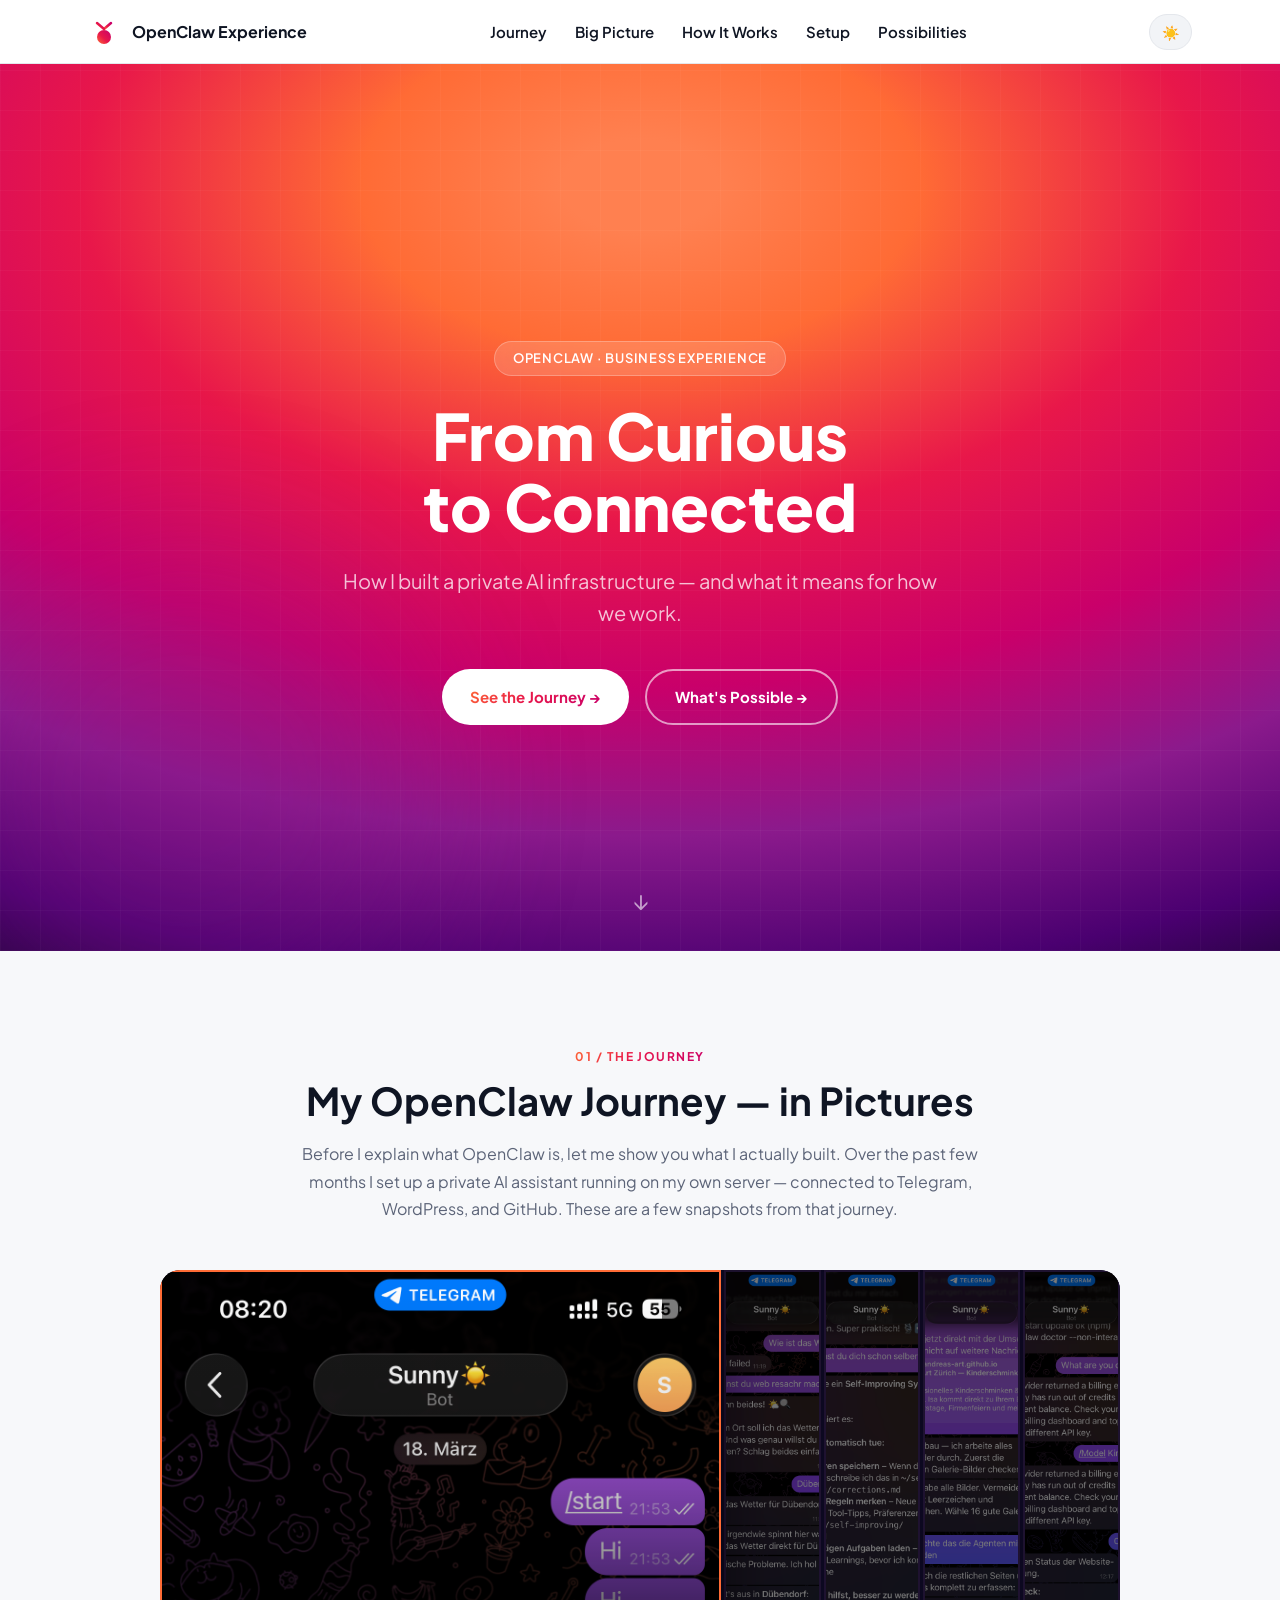
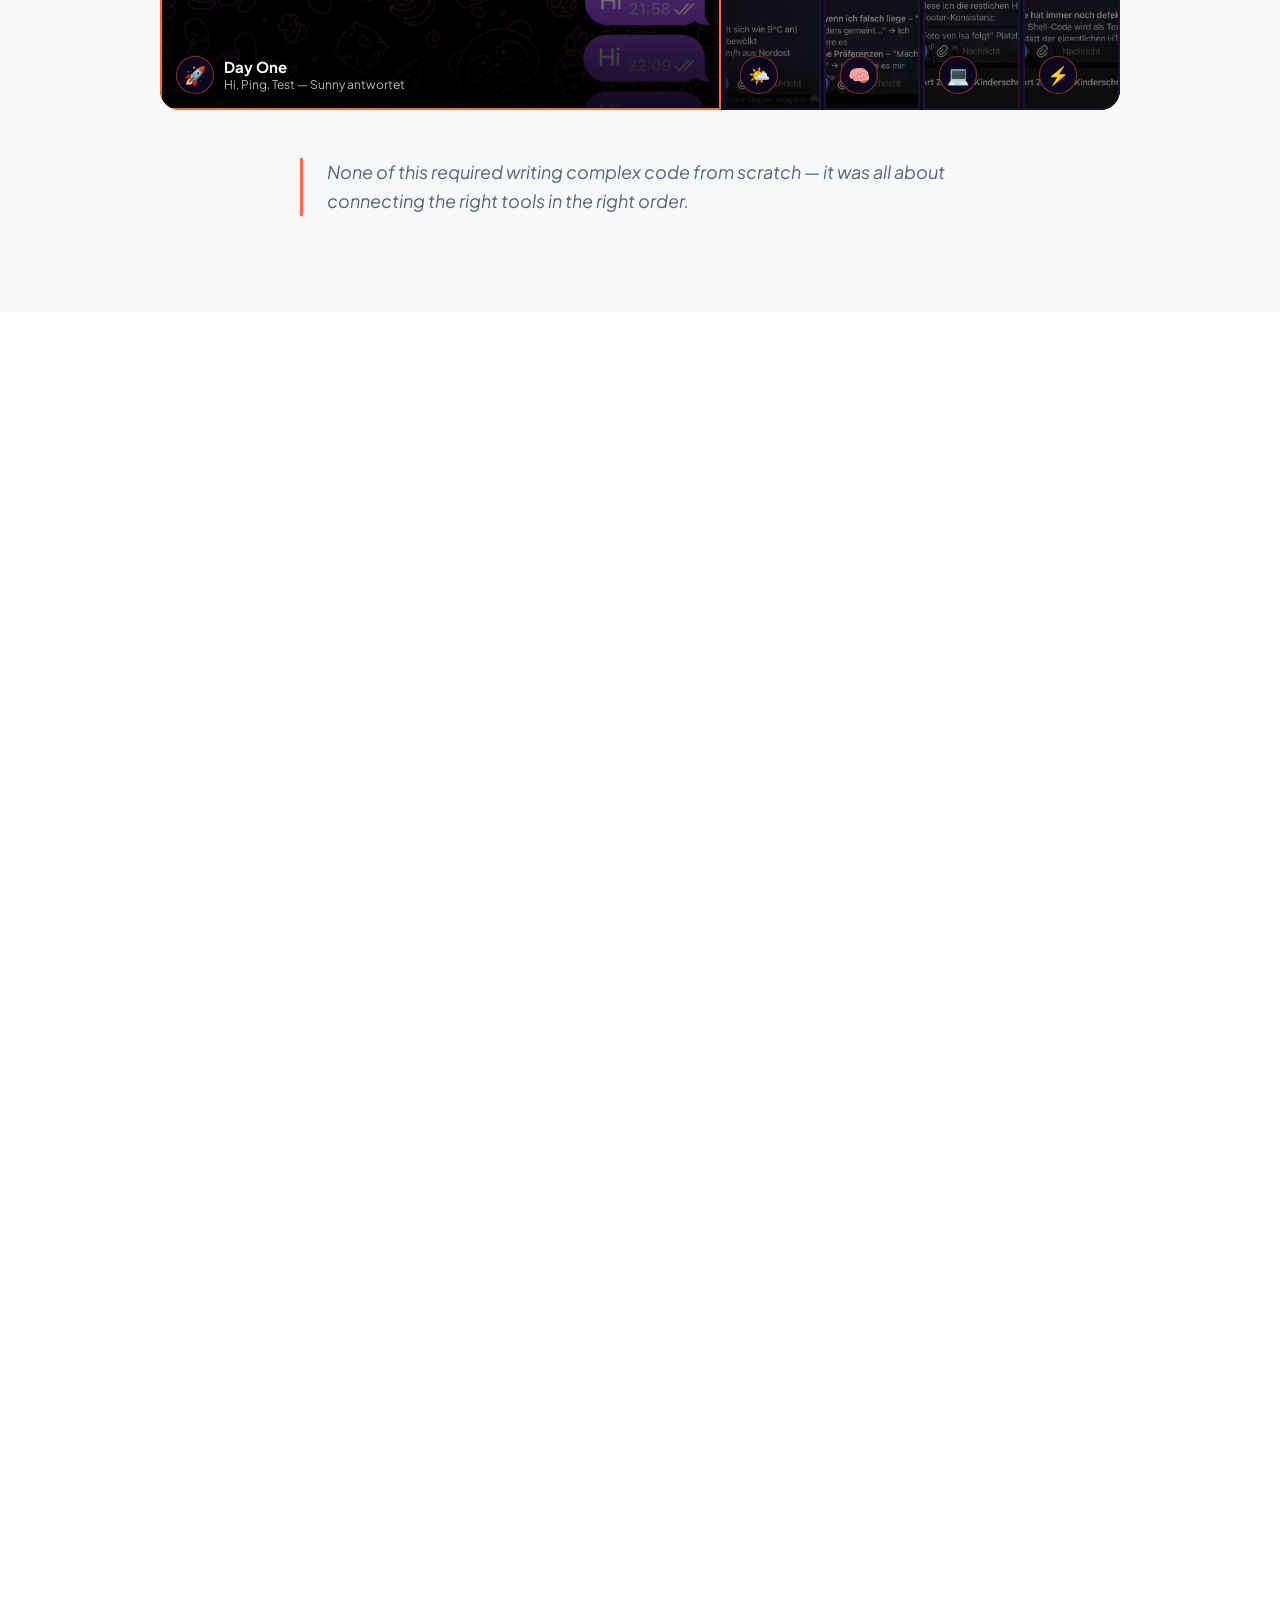
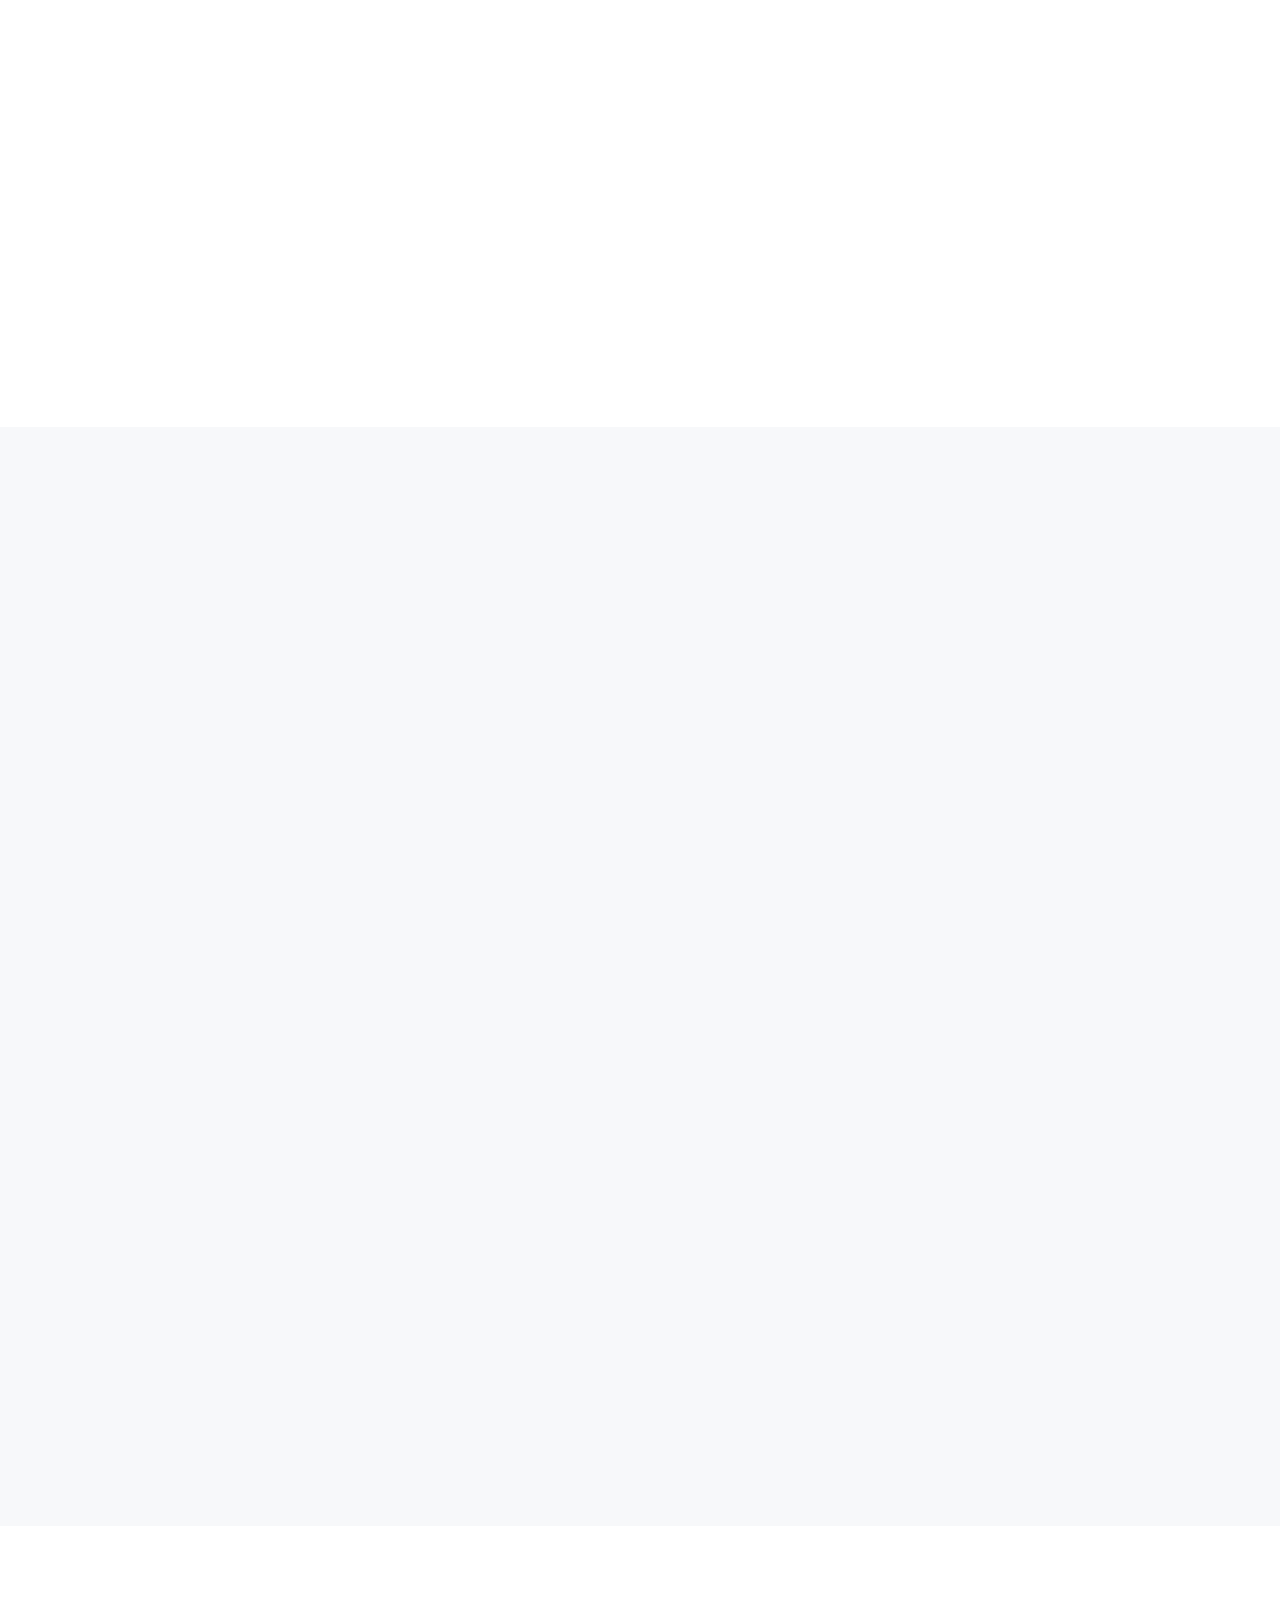
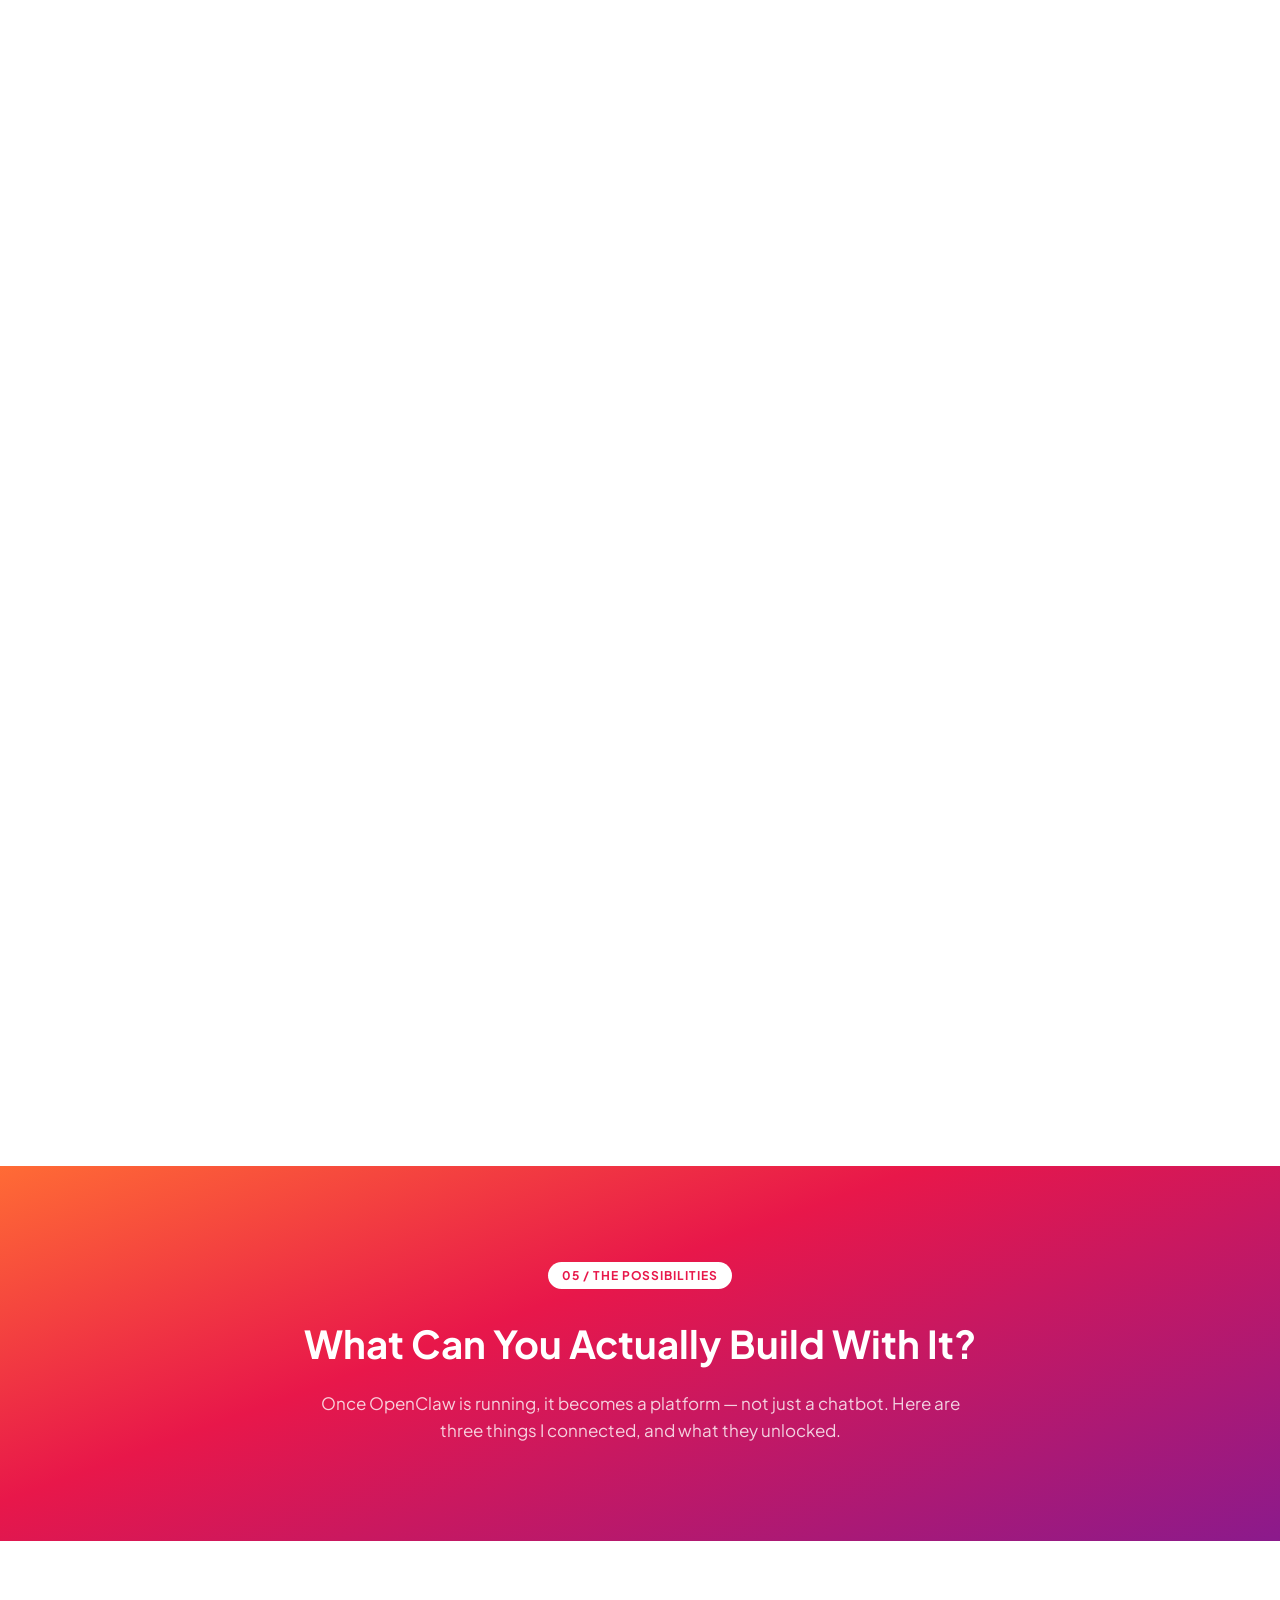
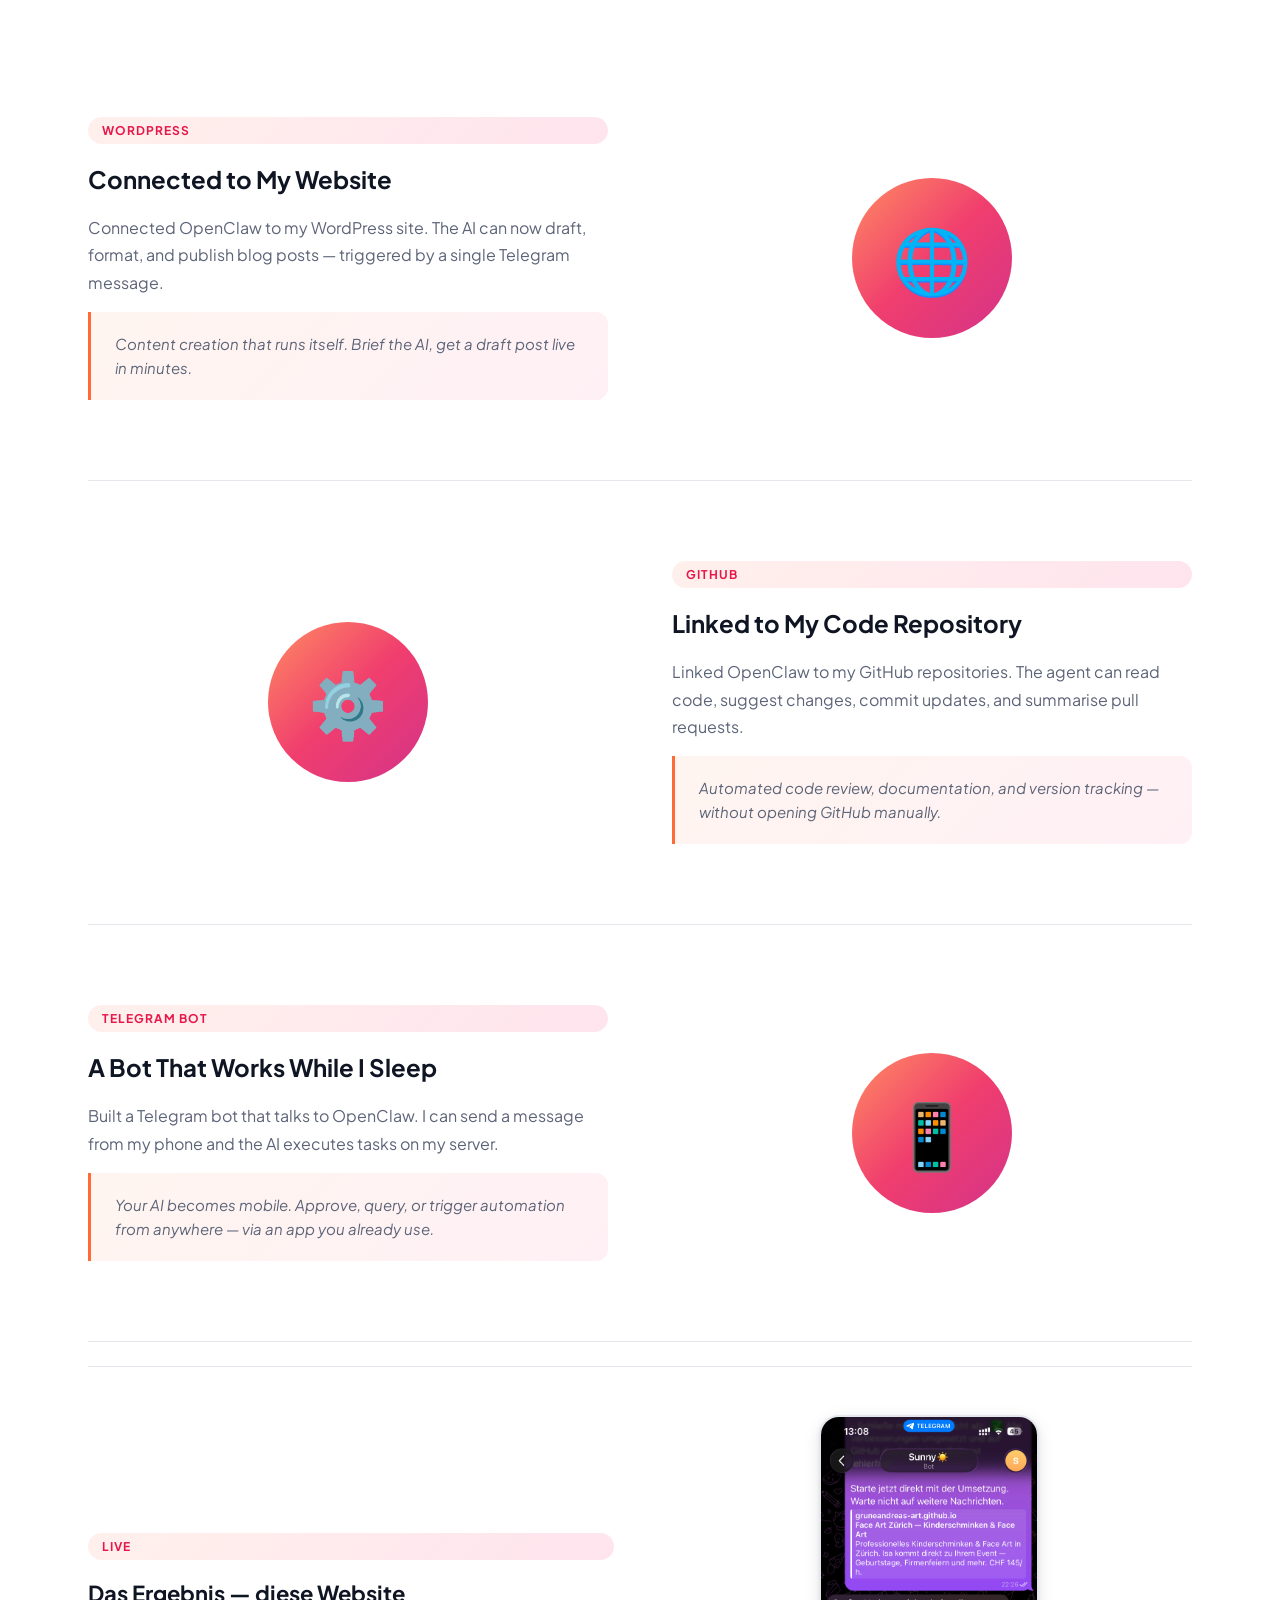
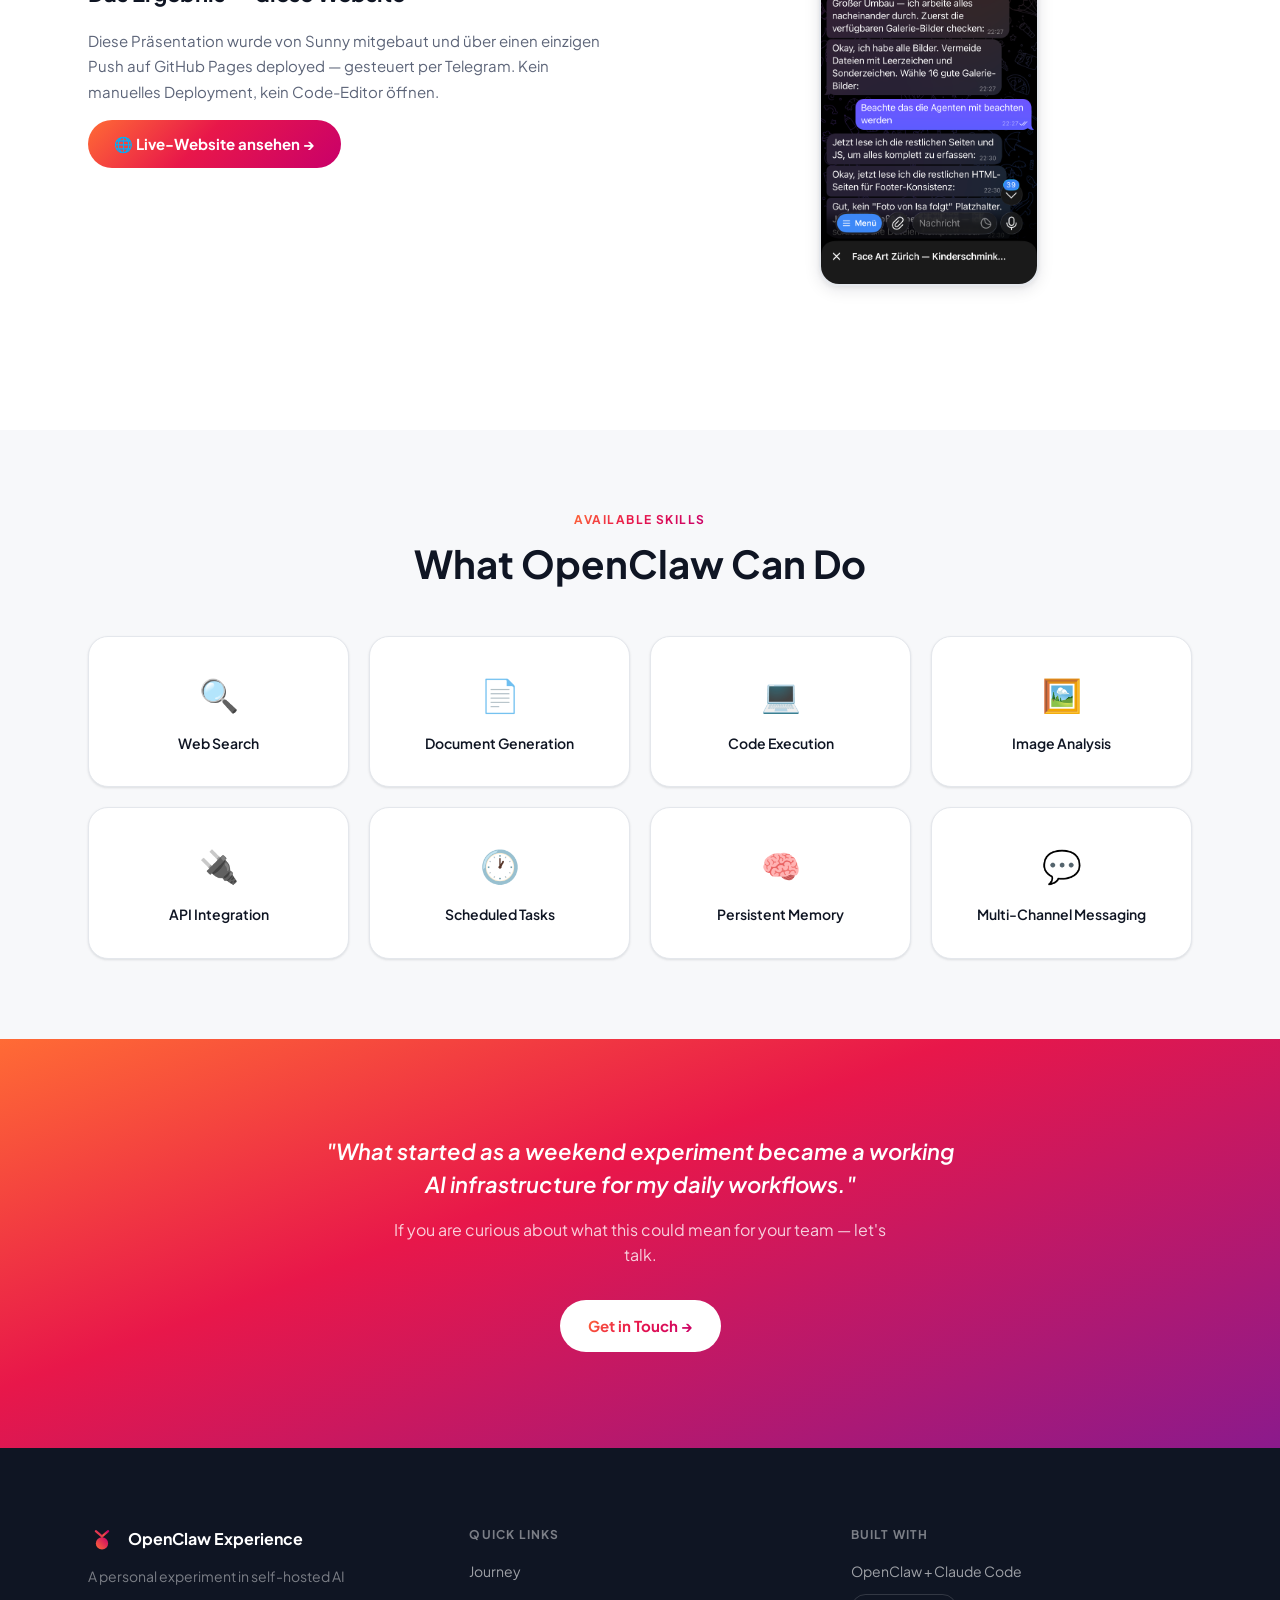
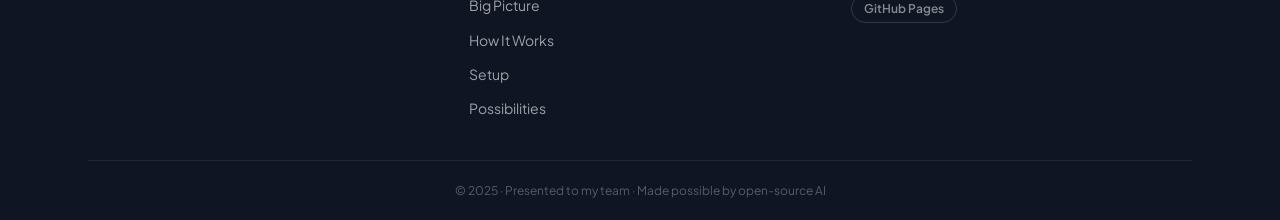
==== commit 83f342ce: "Replace photo grid with interactive accordion + add live-preview to Possibilities Journey section: 1" ====
--- a/index.html
+++ b/index.html
@@ -395,6 +395,63 @@
       .grid-3{grid-template-columns:repeat(2,1fr)}
       .grid-4{grid-template-columns:repeat(2,1fr)}
     }
+
+    /* Interactive Accordion – Journey */
+    .ia-wrap{max-width:960px;margin:0 auto var(--space-10)}
+    .ia{display:flex;height:440px;border-radius:var(--radius-lg);overflow:hidden;gap:3px;background:#0c0820}
+    .ia-panel{
+      position:relative;flex:1 1 0%;overflow:hidden;cursor:pointer;
+      background-size:cover;background-position:top center;background-color:#0c0820;
+      border:2px solid #1e1230;
+      opacity:0;transform:translateX(-50px);
+      transition:flex .7s cubic-bezier(.4,0,.2,1),box-shadow .7s,border-color .4s,
+                 opacity .5s ease,transform .5s ease}
+    .ia-panel.ia--visible{opacity:1;transform:translateX(0)}
+    .ia-panel.ia--active{flex:6 1 0%;border-color:var(--sunrise-coral);
+      box-shadow:0 20px 60px rgba(0,0,0,.5);z-index:2}
+    .ia-panel__shade{position:absolute;inset:0;pointer-events:none;
+      background:rgba(0,0,0,.52);transition:background .7s}
+    .ia-panel.ia--active .ia-panel__shade{
+      background:linear-gradient(to top,rgba(0,0,0,.88) 0%,rgba(0,0,0,.15) 55%,transparent 100%)}
+    .ia-panel__label{position:absolute;left:0;right:0;bottom:14px;
+      display:flex;align-items:center;gap:10px;padding:0 14px;z-index:3}
+    .ia-panel__icon{min-width:38px;height:38px;display:flex;align-items:center;justify-content:center;
+      border-radius:50%;background:rgba(15,5,35,.85);backdrop-filter:blur(8px);
+      border:1.5px solid rgba(255,107,53,.5);font-size:1.125rem;flex-shrink:0}
+    .ia-panel__title{font-weight:700;font-size:.9375rem;color:white;white-space:nowrap;line-height:1.3;
+      opacity:0;transform:translateX(20px);transition:opacity .6s ease,transform .6s ease}
+    .ia-panel__sub{font-size:.75rem;color:rgba(255,255,255,.72);white-space:nowrap;line-height:1.3;
+      opacity:0;transform:translateX(20px);transition:opacity .6s .07s ease,transform .6s .07s ease}
+    .ia-panel.ia--active .ia-panel__title,
+    .ia-panel.ia--active .ia-panel__sub{opacity:1;transform:translateX(0)}
+    @media(max-width:640px){
+      .ia{flex-direction:column;height:auto}
+      .ia-panel{flex:none!important;height:70px;opacity:1!important;transform:none!important}
+      .ia-panel.ia--active{height:250px}
+      .ia-panel__title,.ia-panel__sub{white-space:normal}
+    }
+
+    /* Live Preview – Possibilities */
+    .live-preview{display:grid;grid-template-columns:1fr 1fr;
+      gap:clamp(24px,4vw,56px);align-items:center;
+      padding:var(--space-12) 0;margin-top:var(--space-6);
+      border-top:1px solid var(--color-border)}
+    .live-preview__body{display:flex;flex-direction:column;gap:var(--space-4)}
+    .live-preview__body h3{font-size:1.375rem;font-weight:700;color:var(--color-text)}
+    .live-preview__body>p{font-size:.9375rem;color:var(--color-text-muted);line-height:1.7}
+    .btn-sunrise{display:inline-flex;align-items:center;gap:8px;padding:12px 26px;
+      border-radius:var(--radius-full);background:var(--sunrise-gradient);color:white;
+      font-weight:700;font-size:.9375rem;text-decoration:none;width:fit-content;
+      transition:opacity .2s,transform .2s}
+    .btn-sunrise:hover{opacity:.88;transform:translateY(-2px)}
+    .live-preview__media{border-radius:var(--radius-lg);overflow:hidden;
+      box-shadow:var(--shadow-md);max-width:220px;margin:0 auto;
+      border:2px solid var(--color-border)}
+    .live-preview__media img{width:100%;display:block}
+    @media(max-width:640px){
+      .live-preview{grid-template-columns:1fr}
+      .live-preview__media{max-width:180px}
+    }
   </style>
 </head>
 <body>
@@ -470,102 +527,64 @@
           <p class="section-description">Before I explain what OpenClaw is, let me show you what I actually built. Over the past few months I set up a private AI assistant running on my own server — connected to Telegram, WordPress, and GitHub. These are a few snapshots from that journey.</p>
         </div>
 
-        <div class="grid-3">
-          <div class="photo-card reveal-on-scroll">
-            <div class="photo-card__media">
-              <span class="photo-card__tag"><span class="tag-pill">Erste Schritte</span></span>
-              <img src="BIlder_Open%20Claw/IMG_7513.PNG" alt="Erste Test-Nachrichten an Sunny" loading="lazy">
-              <div class="photo-ph"><span class="photo-ph__icon">📸</span><span>Erste Schritte</span></div>
+        <div class="ia-wrap reveal-on-scroll">
+          <div class="ia" id="journeyAccordion">
+
+            <div class="ia-panel ia--active" style="background-image:url('BIlder_Open%20Claw/IMG_7513.PNG')">
+              <div class="ia-panel__shade"></div>
+              <div class="ia-panel__label">
+                <div class="ia-panel__icon">🚀</div>
+                <div>
+                  <div class="ia-panel__title">Day One</div>
+                  <div class="ia-panel__sub">Hi, Ping, Test — Sunny antwortet</div>
+                </div>
+              </div>
             </div>
-            <p class="photo-card__caption">Tag 1: «Hi», «Ping», «Test» — Sunny antwortet zum ersten Mal</p>
-          </div>
-          <div class="photo-card reveal-on-scroll" style="transition-delay:80ms">
-            <div class="photo-card__media">
-              <span class="photo-card__tag"><span class="tag-pill">Live Data</span></span>
-              <img src="BIlder_Open%20Claw/IMG_7515.PNG" alt="Wetterdaten für Dübendorf live abgerufen" loading="lazy">
-              <div class="photo-ph"><span class="photo-ph__icon">📸</span><span>Live Data</span></div>
+
+            <div class="ia-panel" style="background-image:url('BIlder_Open%20Claw/IMG_7515.PNG')">
+              <div class="ia-panel__shade"></div>
+              <div class="ia-panel__label">
+                <div class="ia-panel__icon">🌤️</div>
+                <div>
+                  <div class="ia-panel__title">Live Data</div>
+                  <div class="ia-panel__sub">Wetter Dübendorf in Echtzeit</div>
+                </div>
+              </div>
             </div>
-            <p class="photo-card__caption">Wetterdaten für Dübendorf — trotz Tool-Fehler im ersten Anlauf</p>
-          </div>
-          <div class="photo-card reveal-on-scroll" style="transition-delay:160ms">
-            <div class="photo-card__media">
-              <span class="photo-card__tag"><span class="tag-pill">Skills</span></span>
-              <img src="BIlder_Open%20Claw/IMG_7514.PNG" alt="Sunny entdeckt ClawHub Skills" loading="lazy">
-              <div class="photo-ph"><span class="photo-ph__icon">📸</span><span>Skills</span></div>
+
+            <div class="ia-panel" style="background-image:url('BIlder_Open%20Claw/IMG_7521.PNG')">
+              <div class="ia-panel__shade"></div>
+              <div class="ia-panel__label">
+                <div class="ia-panel__icon">🧠</div>
+                <div>
+                  <div class="ia-panel__title">Self-Improving</div>
+                  <div class="ia-panel__sub">Lernt aus Korrekturen automatisch</div>
+                </div>
+              </div>
             </div>
-            <p class="photo-card__caption">Sunny entdeckt ClawHub — neue Skills direkt per Textnachricht installieren</p>
-          </div>
-          <div class="photo-card reveal-on-scroll" style="transition-delay:240ms">
-            <div class="photo-card__media">
-              <span class="photo-card__tag"><span class="tag-pill">Voice</span></span>
-              <img src="BIlder_Open%20Claw/IMG_7520.PNG" alt="Telegram Voice Skill installiert" loading="lazy">
-              <div class="photo-ph"><span class="photo-ph__icon">📸</span><span>Voice</span></div>
+
+            <div class="ia-panel" style="background-image:url('BIlder_Open%20Claw/IMG_7532.PNG')">
+              <div class="ia-panel__shade"></div>
+              <div class="ia-panel__label">
+                <div class="ia-panel__icon">💻</div>
+                <div>
+                  <div class="ia-panel__title">Web Dev</div>
+                  <div class="ia-panel__sub">Website bauen via Telegram</div>
+                </div>
+              </div>
             </div>
-            <p class="photo-card__caption">telegram-voice installiert — Sprachnachrichten werden jetzt verarbeitet</p>
-          </div>
-          <div class="photo-card reveal-on-scroll" style="transition-delay:320ms">
-            <div class="photo-card__media">
-              <span class="photo-card__tag"><span class="tag-pill">KI-Wissen</span></span>
-              <img src="BIlder_Open%20Claw/IMG_7522.PNG" alt="Ontology Skill installiert" loading="lazy">
-              <div class="photo-ph"><span class="photo-ph__icon">📸</span><span>KI-Wissen</span></div>
+
+            <div class="ia-panel" style="background-image:url('BIlder_Open%20Claw/IMG_7537.PNG')">
+              <div class="ia-panel__shade"></div>
+              <div class="ia-panel__label">
+                <div class="ia-panel__icon">⚡</div>
+                <div>
+                  <div class="ia-panel__title">Real Talk</div>
+                  <div class="ia-panel__sub">API leer? Modell wechseln, weiter</div>
+                </div>
+              </div>
             </div>
-            <p class="photo-card__caption">Ontology-Skill aktiv — Sunny merkt sich Projekte, Aufgaben, Beziehungen</p>
-          </div>
-          <div class="photo-card reveal-on-scroll" style="transition-delay:400ms">
-            <div class="photo-card__media">
-              <span class="photo-card__tag"><span class="tag-pill">Self-Improving</span></span>
-              <img src="BIlder_Open%20Claw/IMG_7521.PNG" alt="Sunny erklärt sein Self-Improving System" loading="lazy">
-              <div class="photo-ph"><span class="photo-ph__icon">📸</span><span>Self-Improving</span></div>
-            </div>
-            <p class="photo-card__caption">«Ja, ich habe ein Self-Improving System» — corrections.md und memory.md</p>
-          </div>
-          <div class="photo-card reveal-on-scroll" style="transition-delay:80ms">
-            <div class="photo-card__media">
-              <span class="photo-card__tag"><span class="tag-pill">Research</span></span>
-              <img src="BIlder_Open%20Claw/IMG_7519.PNG" alt="Nahost-News live recherchiert" loading="lazy">
-              <div class="photo-ph"><span class="photo-ph__icon">📸</span><span>Research</span></div>
-            </div>
-            <p class="photo-card__caption">Nahost-News live recherchiert: USA/Iran-Waffenruhe direkt aus der Tagesschau</p>
-          </div>
-          <div class="photo-card reveal-on-scroll" style="transition-delay:160ms">
-            <div class="photo-card__media">
-              <span class="photo-card__tag"><span class="tag-pill">Web Dev</span></span>
-              <img src="BIlder_Open%20Claw/IMG_7532.PNG" alt="Sunny baut die Face Art Zürich Website" loading="lazy">
-              <div class="photo-ph"><span class="photo-ph__icon">📸</span><span>Web Dev</span></div>
-            </div>
-            <p class="photo-card__caption">Sunny baut die Face Art Zürich Website — liest alle Seiten, wählt 16 Bilder</p>
-          </div>
-          <div class="photo-card reveal-on-scroll" style="transition-delay:240ms">
-            <div class="photo-card__media">
-              <span class="photo-card__tag"><span class="tag-pill">Deploy</span></span>
-              <img src="BIlder_Open%20Claw/IMG_7535.PNG" alt="Face Art Galerie live mit 12 Bildern" loading="lazy">
-              <div class="photo-ph"><span class="photo-ph__icon">📸</span><span>Deploy</span></div>
-            </div>
-            <p class="photo-card__caption">Galerie live mit 12 Bildern — Screenshot als Beweis direkt im Chat</p>
-          </div>
-          <div class="photo-card reveal-on-scroll" style="transition-delay:320ms">
-            <div class="photo-card__media">
-              <span class="photo-card__tag"><span class="tag-pill">Real Talk</span></span>
-              <img src="BIlder_Open%20Claw/IMG_7537.PNG" alt="API-Billing-Fehler, Modell gewechselt" loading="lazy">
-              <div class="photo-ph"><span class="photo-ph__icon">📸</span><span>Real Talk</span></div>
-            </div>
-            <p class="photo-card__caption">Credits leer, Modell auf Kimi 2.5 gewechselt — und einfach weitergemacht</p>
-          </div>
-          <div class="photo-card reveal-on-scroll" style="transition-delay:400ms">
-            <div class="photo-card__media">
-              <span class="photo-card__tag"><span class="tag-pill">Planning</span></span>
-              <img src="BIlder_Open%20Claw/IMG_7534.PNG" alt="Phase 1 Roadmap geplant" loading="lazy">
-              <div class="photo-ph"><span class="photo-ph__icon">📸</span><span>Planning</span></div>
-            </div>
-            <p class="photo-card__caption">Phase 1 Roadmap: Architekt, UX-Agent, GitHub Issues — Sunny plant selbst mit</p>
-          </div>
-          <div class="photo-card reveal-on-scroll" style="transition-delay:80ms">
-            <div class="photo-card__media">
-              <span class="photo-card__tag"><span class="tag-pill">Ehrlichkeit</span></span>
-              <img src="BIlder_Open%20Claw/PHOTO-2026-05-10-22-20-25.jpg" alt="Sunny gesteht: heute nichts Produktives gemacht" loading="lazy">
-              <div class="photo-ph"><span class="photo-ph__icon">📸</span><span>Ehrlichkeit</span></div>
-            </div>
-            <p class="photo-card__caption">«Heute nichts Produktives gemacht.» — Sunny bleibt ehrlich, auch wenn es unbequem ist</p>
+
           </div>
         </div>
 
@@ -787,6 +806,21 @@
             </div>
             <div class="integ__icon-wrap"><div class="integ__icon">📱</div></div>
           </div>
+
+          <div class="live-preview reveal-on-scroll">
+            <div class="live-preview__body">
+              <span class="pill">Live</span>
+              <h3>Das Ergebnis — diese Website</h3>
+              <p>Diese Präsentation wurde von Sunny mitgebaut und über einen einzigen Push auf GitHub Pages deployed — gesteuert per Telegram. Kein manuelles Deployment, kein Code-Editor öffnen.</p>
+              <a href="https://gruneandreas-art.github.io/openclaw_learnings/" target="_blank" rel="noopener" class="btn-sunrise">
+                <span>🌐 Live-Website ansehen →</span>
+              </a>
+            </div>
+            <div class="live-preview__media">
+              <img src="BIlder_Open%20Claw/IMG_7532.PNG" alt="Sunny baut die Website via Telegram" loading="lazy">
+            </div>
+          </div>
+
         </div>
       </div>
 
@@ -927,16 +961,18 @@
     }, { threshold: 0.4 });
     document.querySelectorAll('section[id]').forEach(s => navObs.observe(s));
 
-    // Photo error handler for real paths
-    document.querySelectorAll('.photo-card__media img').forEach(img => {
-      if (img.getAttribute('src') !== '#') {
-        img.onerror = function() {
-          this.style.display = 'none';
-          const ph = this.nextElementSibling;
-          if (ph) ph.style.display = 'flex';
-        };
-      }
-    });
+    // Interactive accordion – Journey
+    (function initAccordion() {
+      const panels = document.querySelectorAll('#journeyAccordion .ia-panel');
+      if (!panels.length) return;
+      panels.forEach((panel, i) => {
+        panel.addEventListener('click', () => {
+          panels.forEach(p => p.classList.remove('ia--active'));
+          panel.classList.add('ia--active');
+        });
+        setTimeout(() => panel.classList.add('ia--visible'), 150 * i);
+      });
+    })();
   </script>
 </body>
 </html>
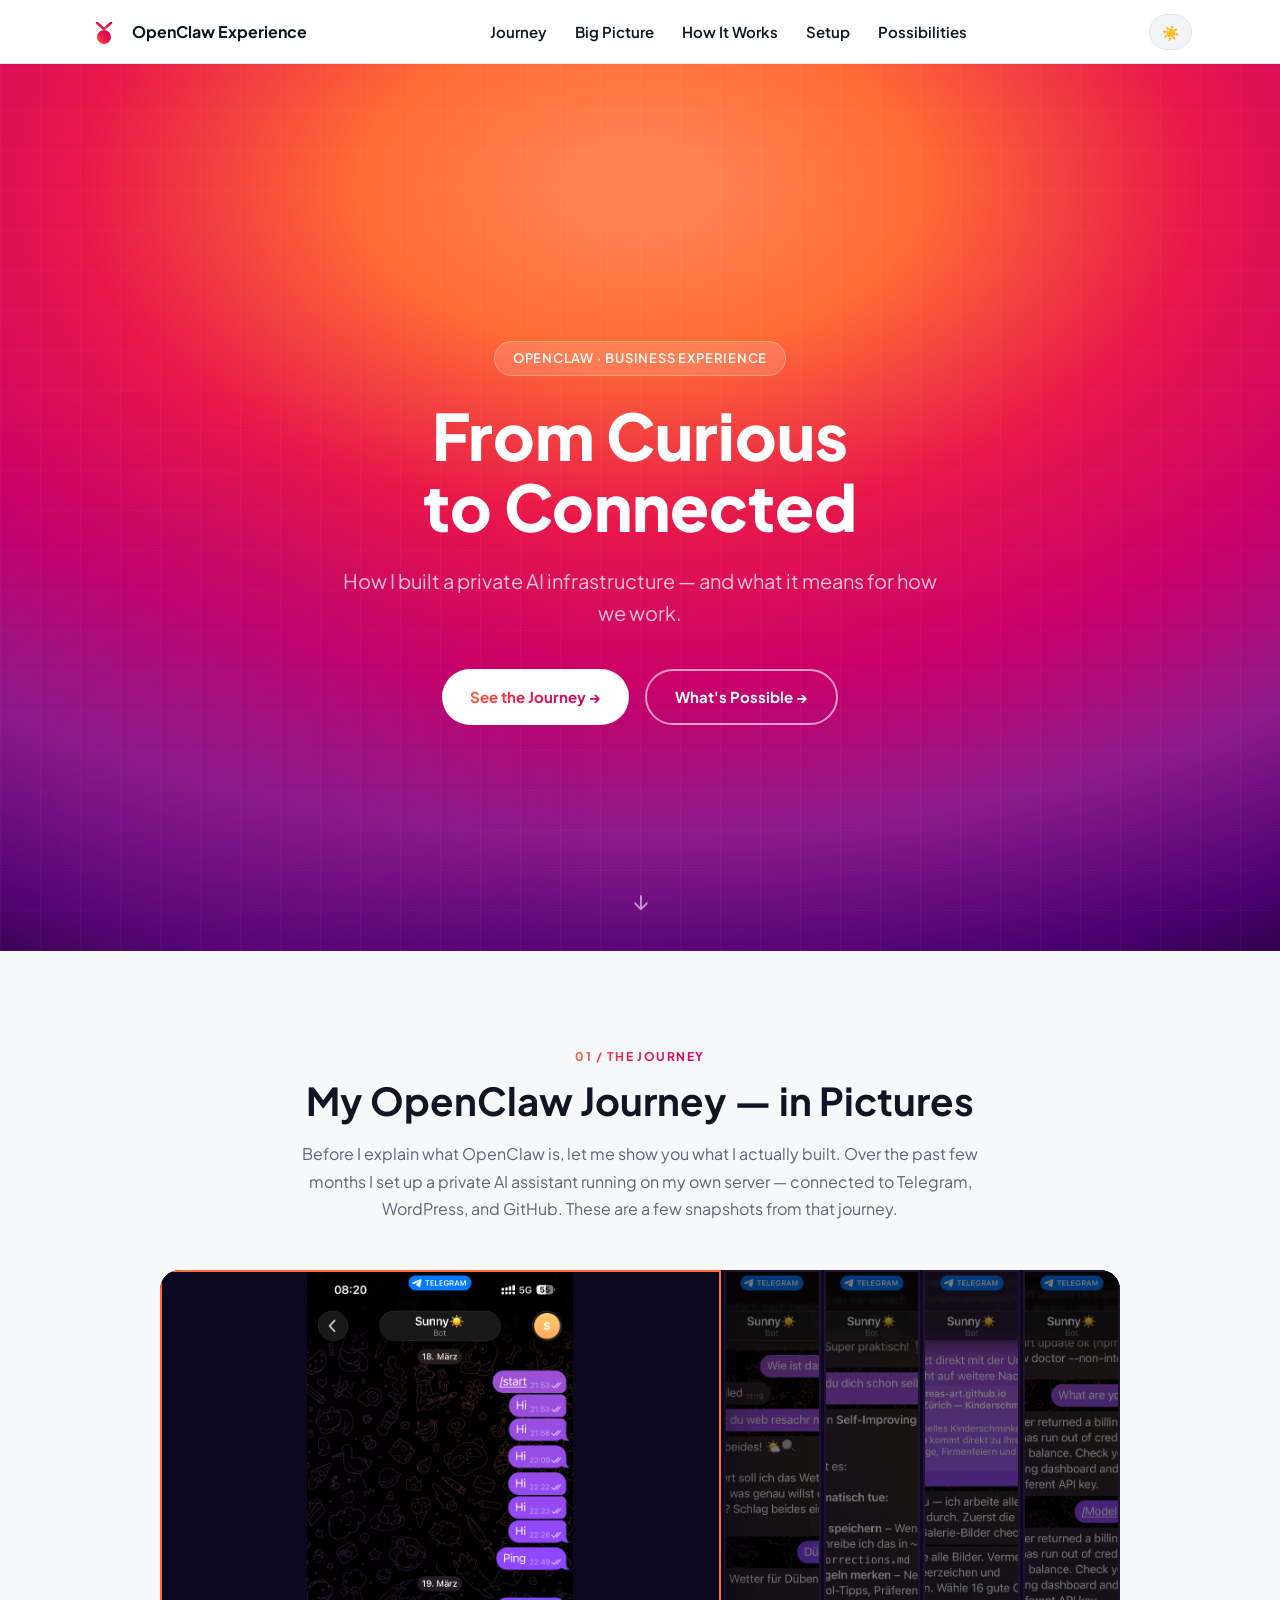
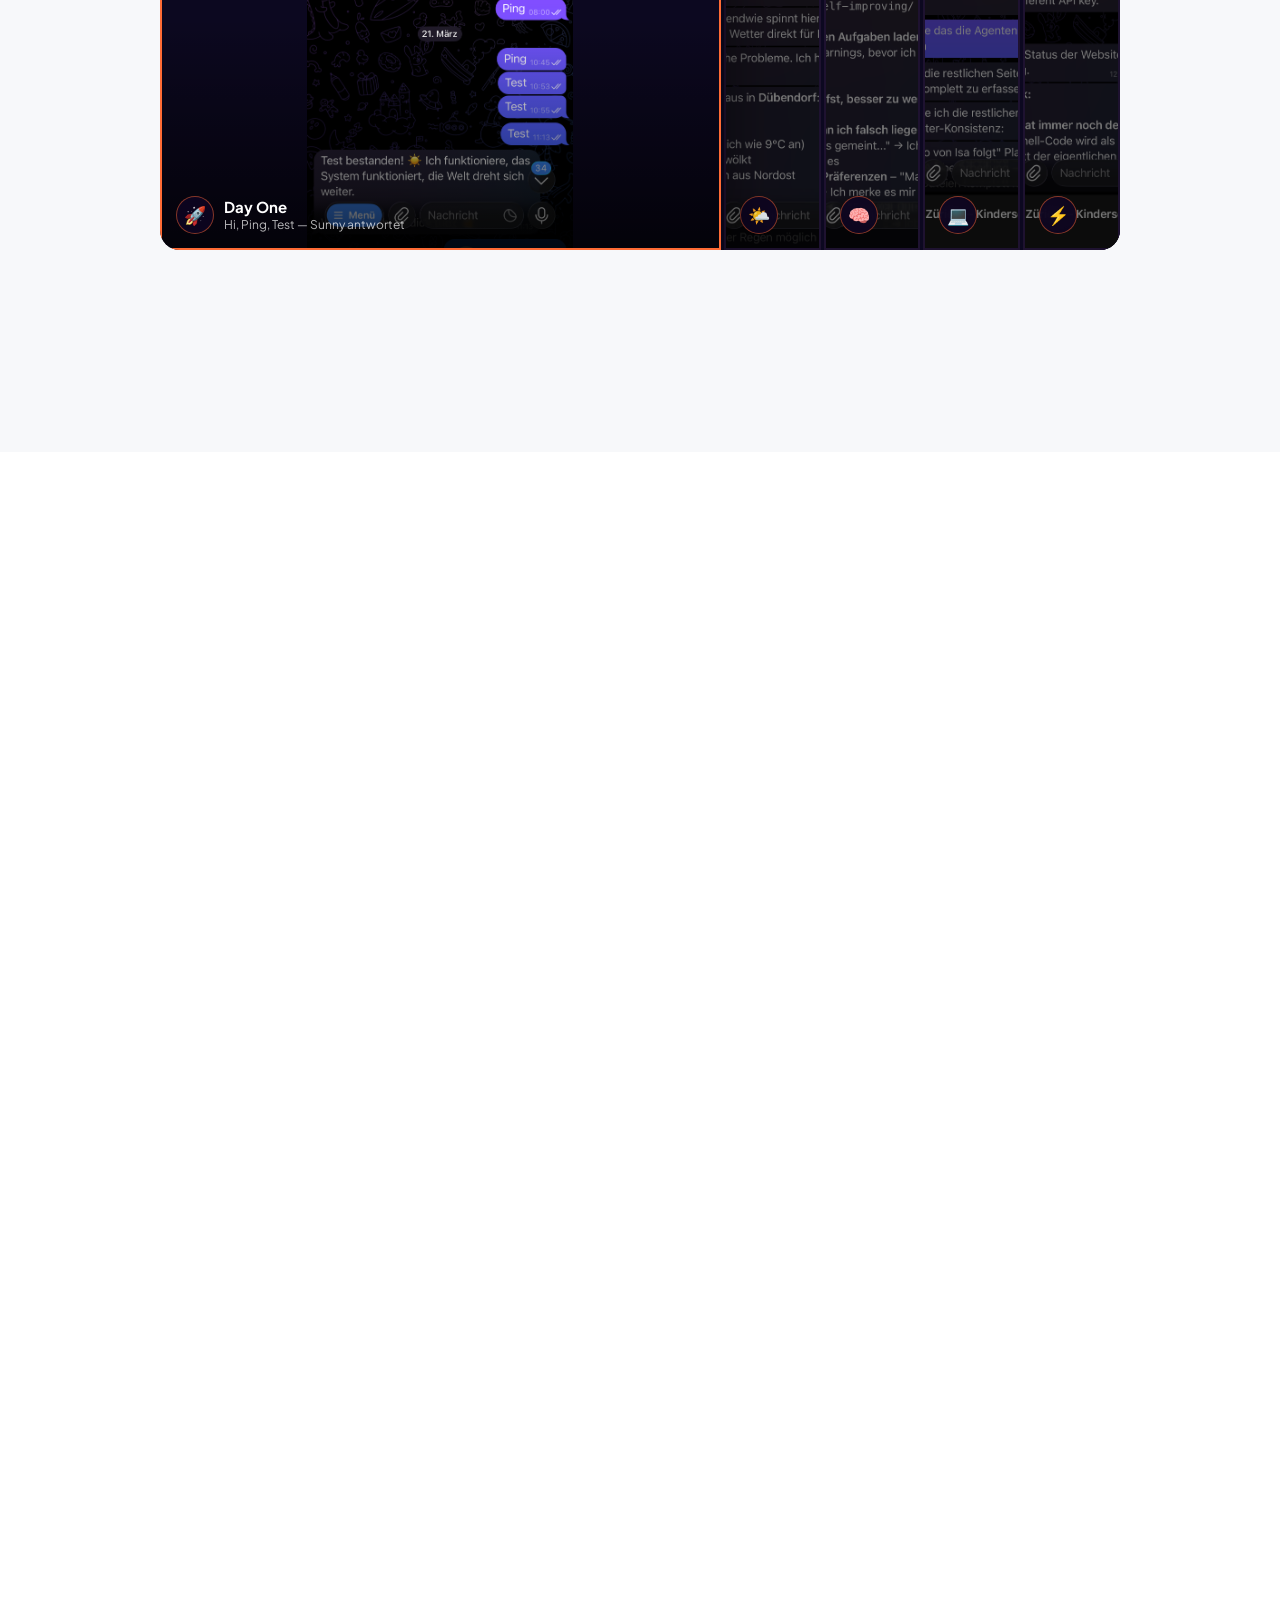
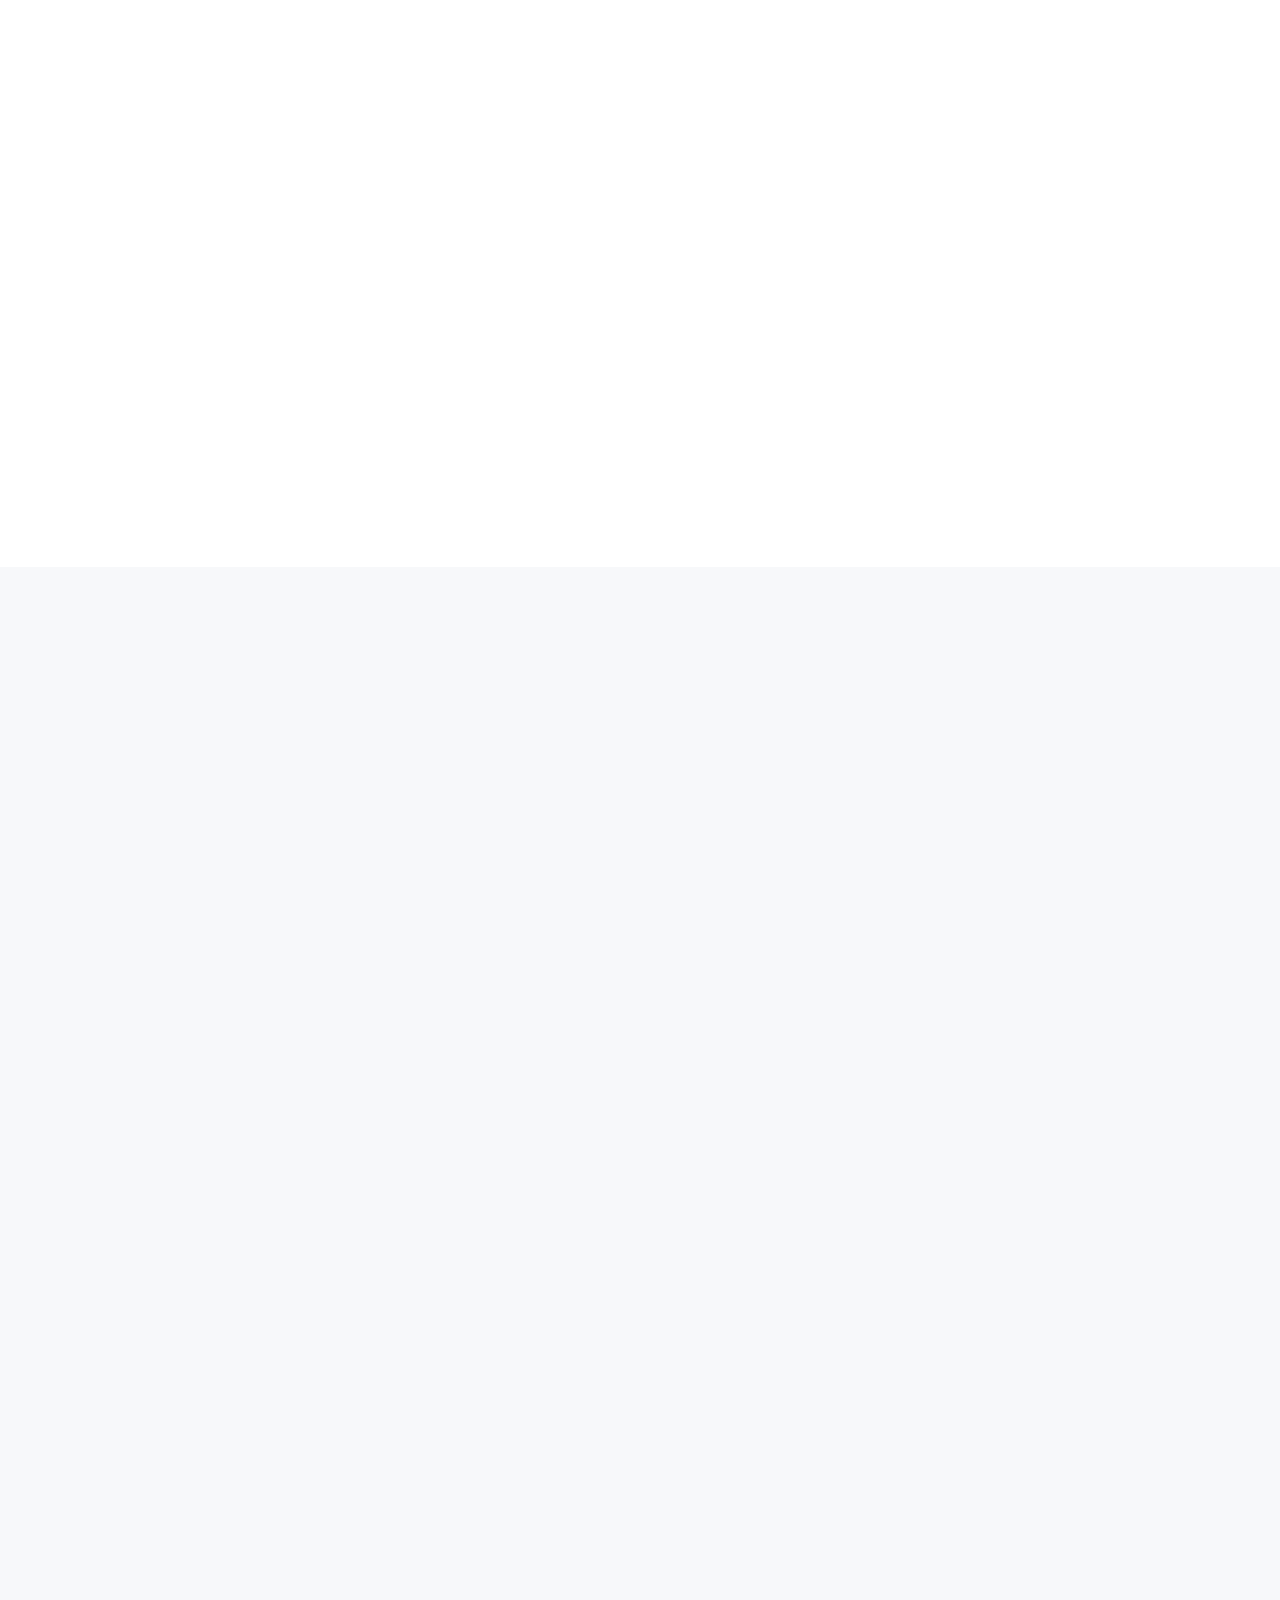
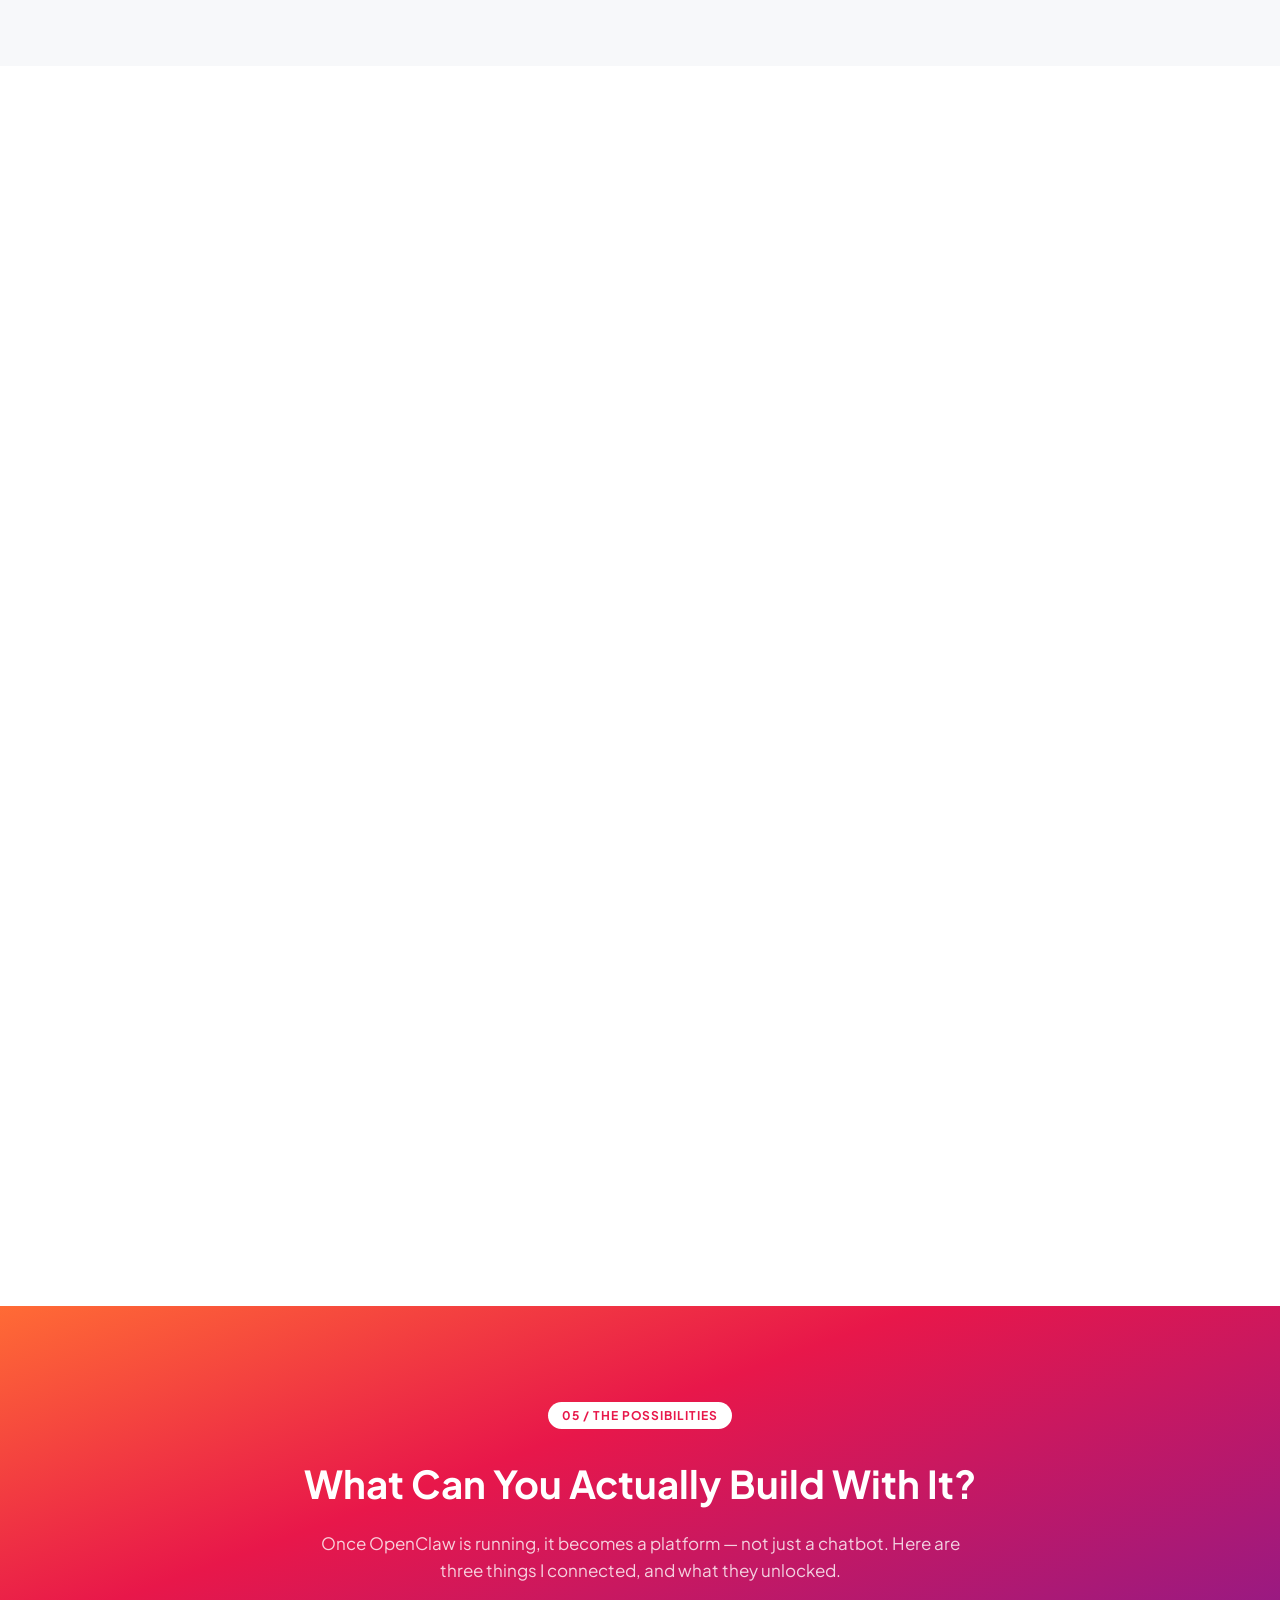
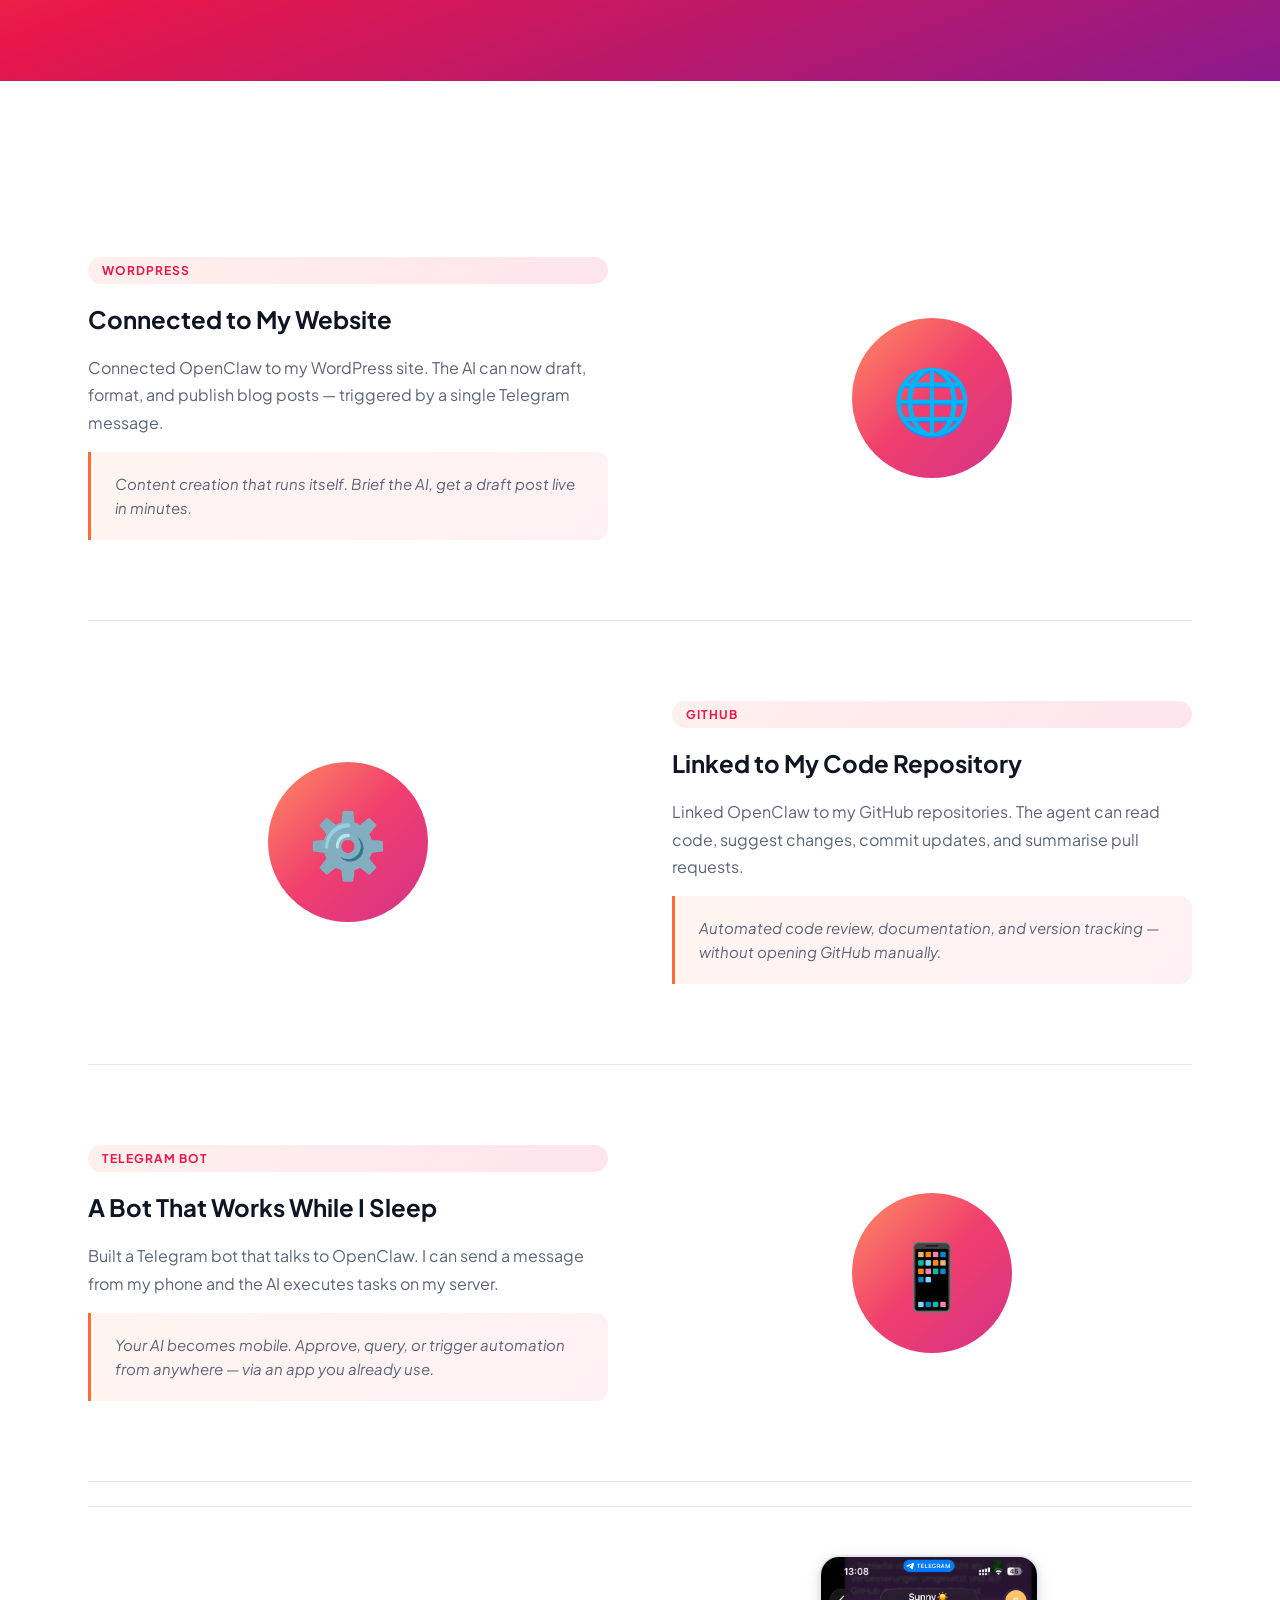
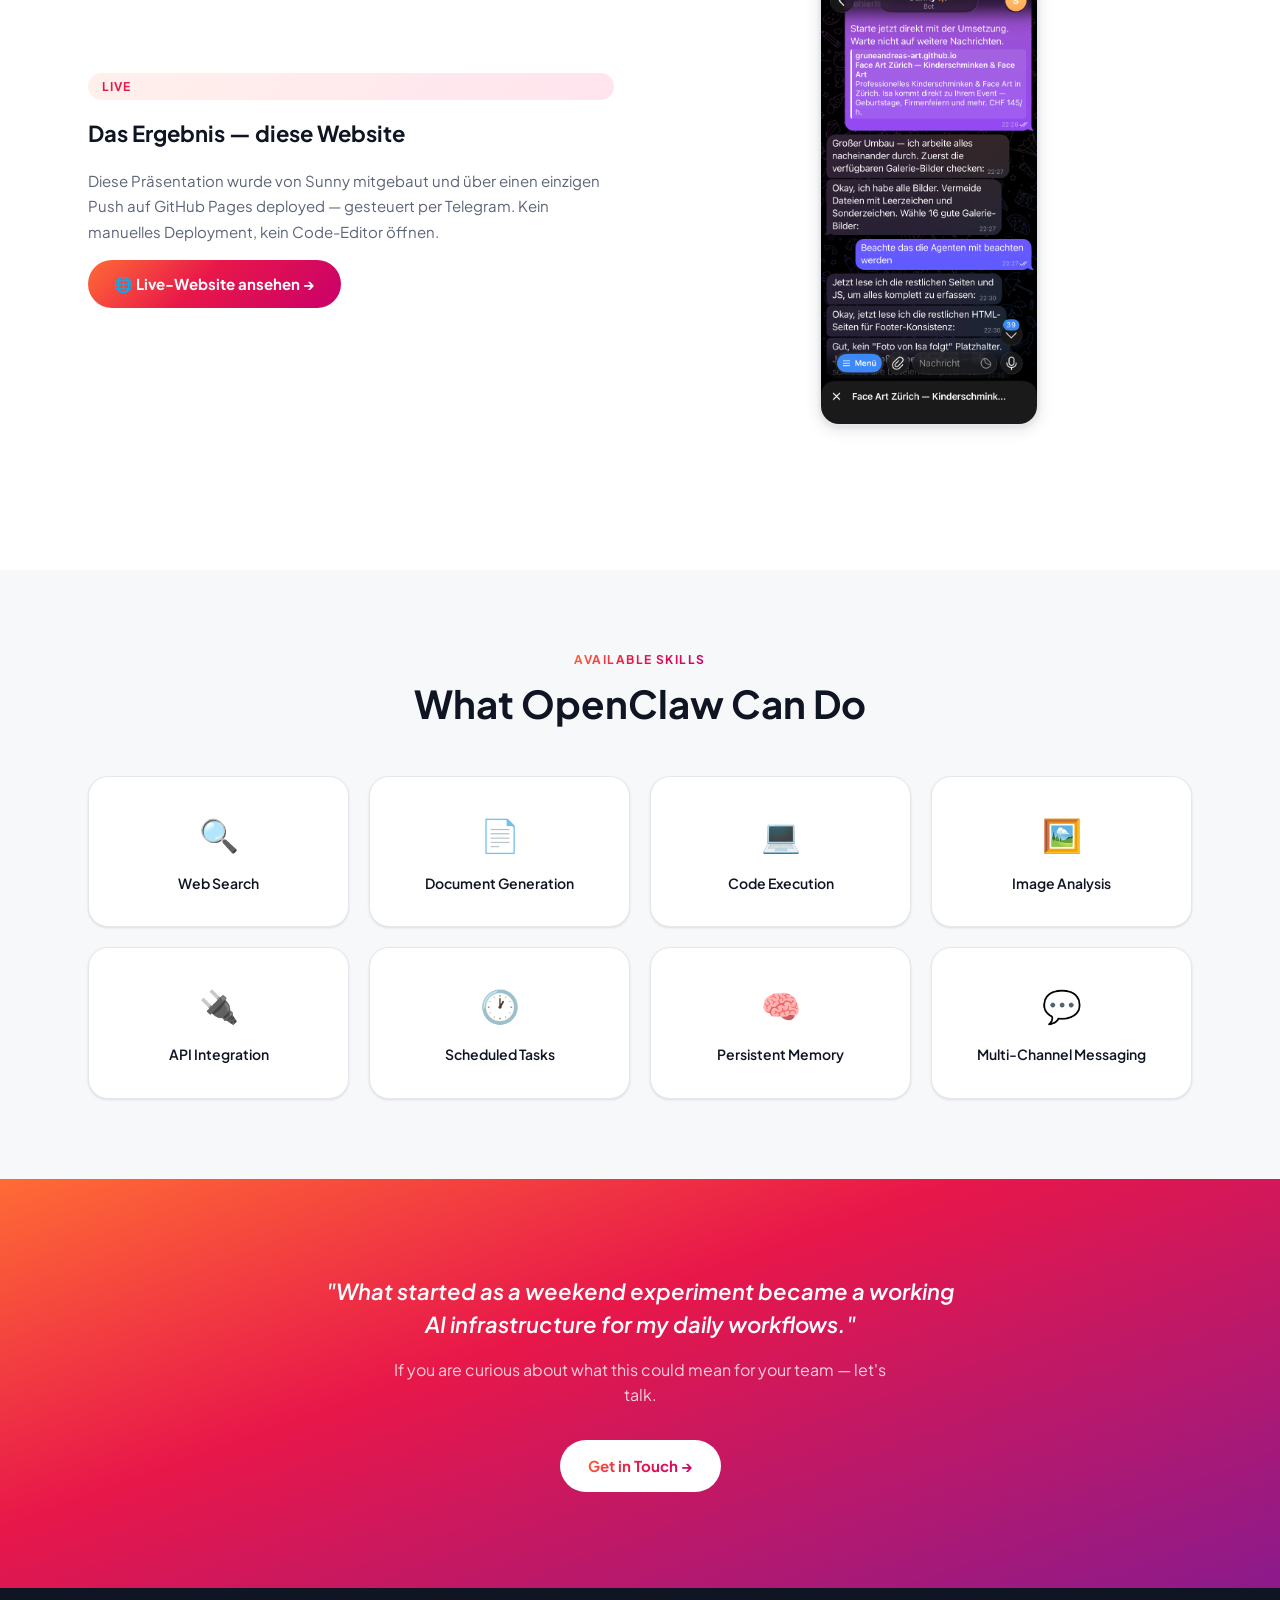
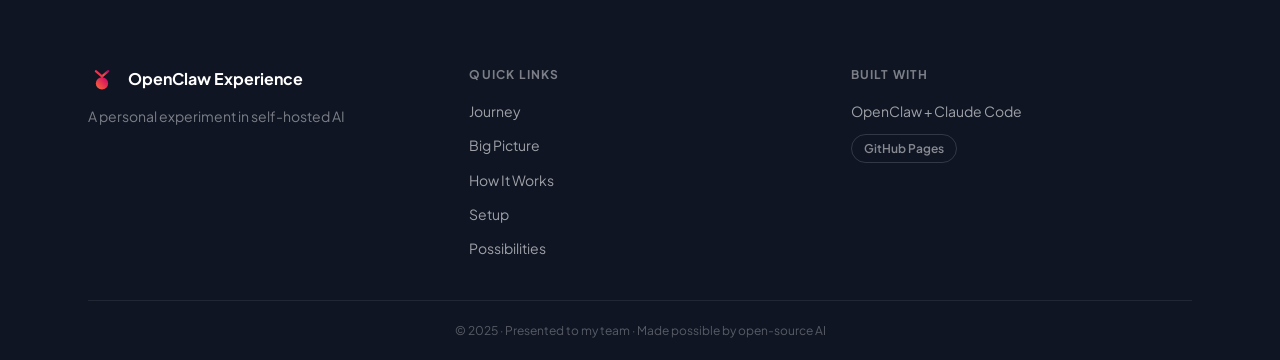
==== commit 93cb899c: "Fix accordion: show full portrait screenshots with object-fit contain Active panel switches from cov" ====
--- a/index.html
+++ b/index.html
@@ -398,10 +398,10 @@
 
     /* Interactive Accordion – Journey */
     .ia-wrap{max-width:960px;margin:0 auto var(--space-10)}
-    .ia{display:flex;height:440px;border-radius:var(--radius-lg);overflow:hidden;gap:3px;background:#0c0820}
+    .ia{display:flex;height:580px;border-radius:var(--radius-lg);overflow:hidden;gap:3px;background:#0c0820}
     .ia-panel{
       position:relative;flex:1 1 0%;overflow:hidden;cursor:pointer;
-      background-size:cover;background-position:top center;background-color:#0c0820;
+      background-color:#0c0820;
       border:2px solid #1e1230;
       opacity:0;transform:translateX(-50px);
       transition:flex .7s cubic-bezier(.4,0,.2,1),box-shadow .7s,border-color .4s,
@@ -409,10 +409,15 @@
     .ia-panel.ia--visible{opacity:1;transform:translateX(0)}
     .ia-panel.ia--active{flex:6 1 0%;border-color:var(--sunrise-coral);
       box-shadow:0 20px 60px rgba(0,0,0,.5);z-index:2}
+    .ia-panel__img{
+      position:absolute;inset:0;width:100%;height:100%;
+      object-fit:cover;object-position:top center}
+    .ia-panel.ia--active .ia-panel__img{
+      object-fit:contain;object-position:center top}
     .ia-panel__shade{position:absolute;inset:0;pointer-events:none;
       background:rgba(0,0,0,.52);transition:background .7s}
     .ia-panel.ia--active .ia-panel__shade{
-      background:linear-gradient(to top,rgba(0,0,0,.88) 0%,rgba(0,0,0,.15) 55%,transparent 100%)}
+      background:linear-gradient(to top,rgba(0,0,0,.7) 0%,transparent 40%)}
     .ia-panel__label{position:absolute;left:0;right:0;bottom:14px;
       display:flex;align-items:center;gap:10px;padding:0 14px;z-index:3}
     .ia-panel__icon{min-width:38px;height:38px;display:flex;align-items:center;justify-content:center;
@@ -427,7 +432,8 @@
     @media(max-width:640px){
       .ia{flex-direction:column;height:auto}
       .ia-panel{flex:none!important;height:70px;opacity:1!important;transform:none!important}
-      .ia-panel.ia--active{height:250px}
+      .ia-panel.ia--active{height:380px}
+      .ia-panel.ia--active .ia-panel__img{object-fit:contain}
       .ia-panel__title,.ia-panel__sub{white-space:normal}
     }
 
@@ -530,7 +536,8 @@
         <div class="ia-wrap reveal-on-scroll">
           <div class="ia" id="journeyAccordion">
 
-            <div class="ia-panel ia--active" style="background-image:url('BIlder_Open%20Claw/IMG_7513.PNG')">
+            <div class="ia-panel ia--active">
+              <img class="ia-panel__img" src="BIlder_Open%20Claw/IMG_7513.PNG" alt="Day One — erste Nachrichten an Sunny" loading="lazy">
               <div class="ia-panel__shade"></div>
               <div class="ia-panel__label">
                 <div class="ia-panel__icon">🚀</div>
@@ -541,7 +548,8 @@
               </div>
             </div>
 
-            <div class="ia-panel" style="background-image:url('BIlder_Open%20Claw/IMG_7515.PNG')">
+            <div class="ia-panel">
+              <img class="ia-panel__img" src="BIlder_Open%20Claw/IMG_7515.PNG" alt="Wetterdaten Dübendorf live" loading="lazy">
               <div class="ia-panel__shade"></div>
               <div class="ia-panel__label">
                 <div class="ia-panel__icon">🌤️</div>
@@ -552,7 +560,8 @@
               </div>
             </div>
 
-            <div class="ia-panel" style="background-image:url('BIlder_Open%20Claw/IMG_7521.PNG')">
+            <div class="ia-panel">
+              <img class="ia-panel__img" src="BIlder_Open%20Claw/IMG_7521.PNG" alt="Sunny Self-Improving System" loading="lazy">
               <div class="ia-panel__shade"></div>
               <div class="ia-panel__label">
                 <div class="ia-panel__icon">🧠</div>
@@ -563,7 +572,8 @@
               </div>
             </div>
 
-            <div class="ia-panel" style="background-image:url('BIlder_Open%20Claw/IMG_7532.PNG')">
+            <div class="ia-panel">
+              <img class="ia-panel__img" src="BIlder_Open%20Claw/IMG_7532.PNG" alt="Sunny baut Website via Telegram" loading="lazy">
               <div class="ia-panel__shade"></div>
               <div class="ia-panel__label">
                 <div class="ia-panel__icon">💻</div>
@@ -574,7 +584,8 @@
               </div>
             </div>
 
-            <div class="ia-panel" style="background-image:url('BIlder_Open%20Claw/IMG_7537.PNG')">
+            <div class="ia-panel">
+              <img class="ia-panel__img" src="BIlder_Open%20Claw/IMG_7537.PNG" alt="API leer, Modell gewechselt" loading="lazy">
               <div class="ia-panel__shade"></div>
               <div class="ia-panel__label">
                 <div class="ia-panel__icon">⚡</div>
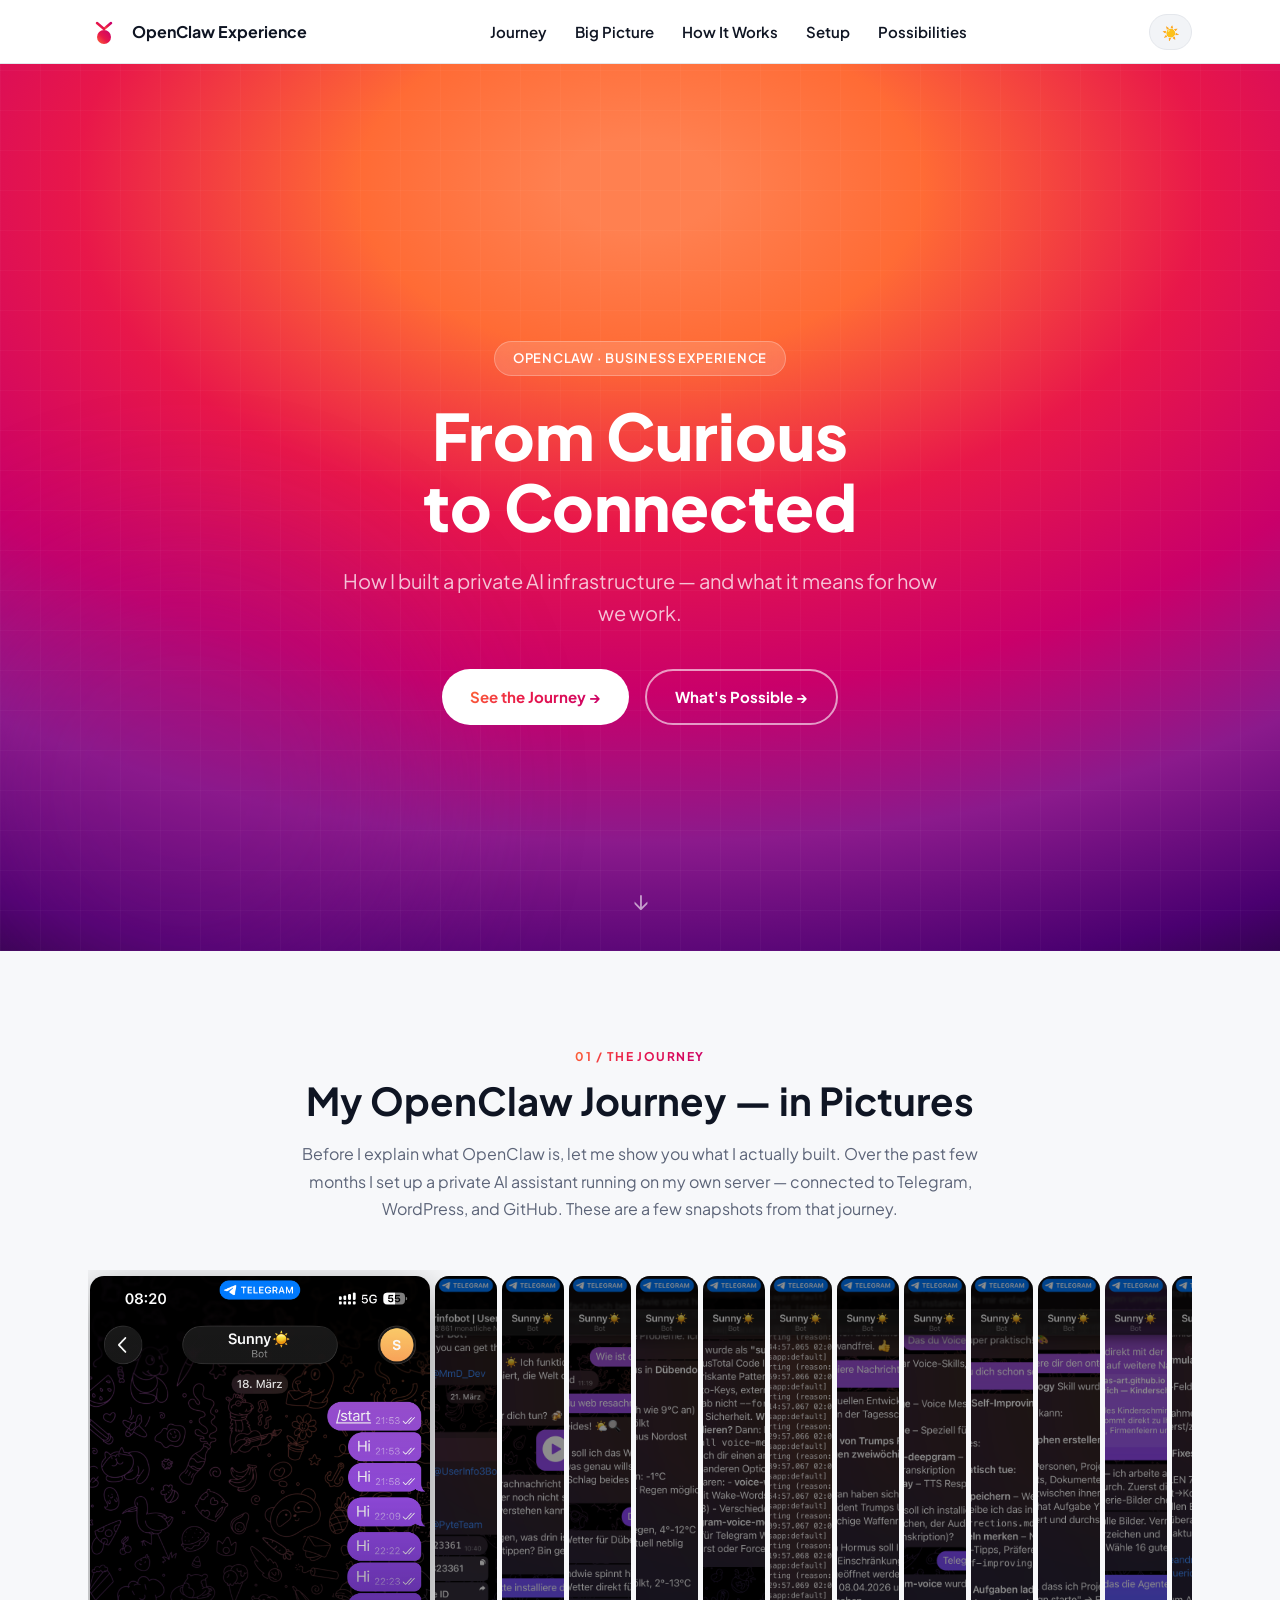
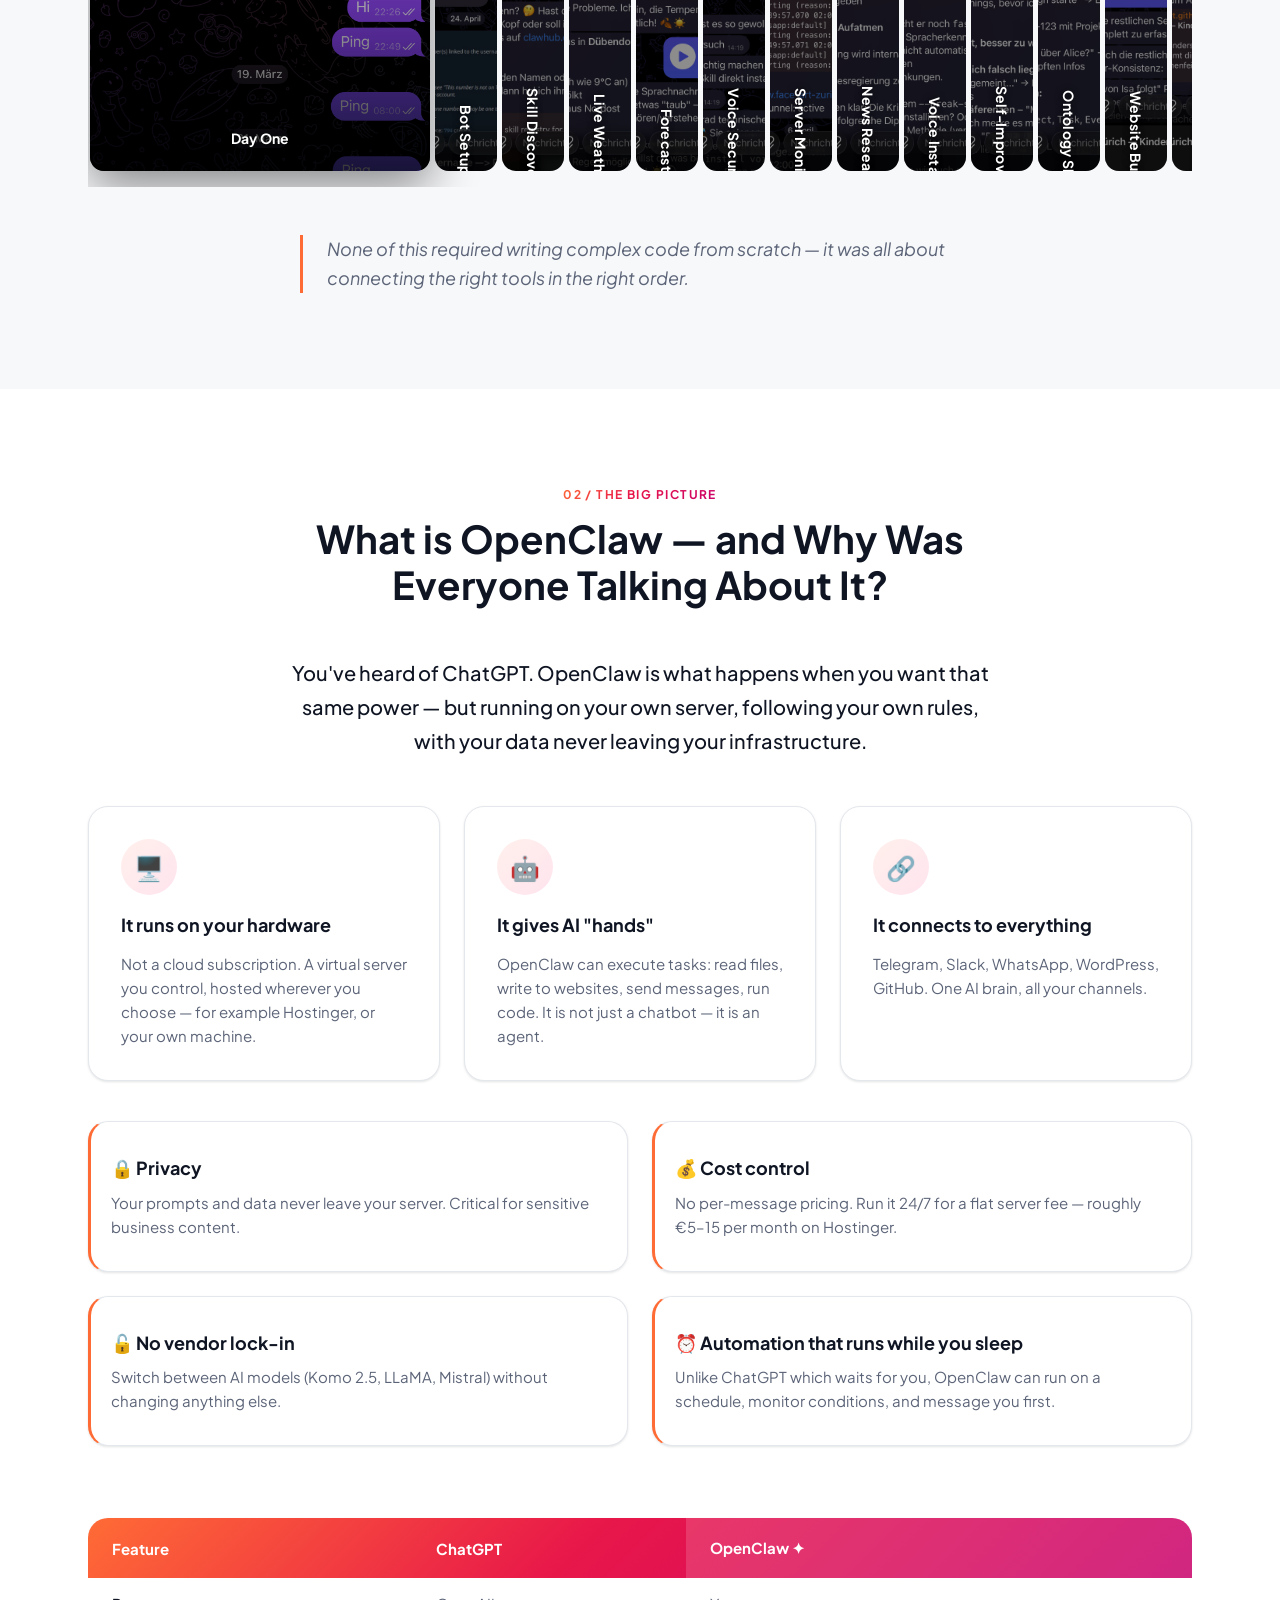
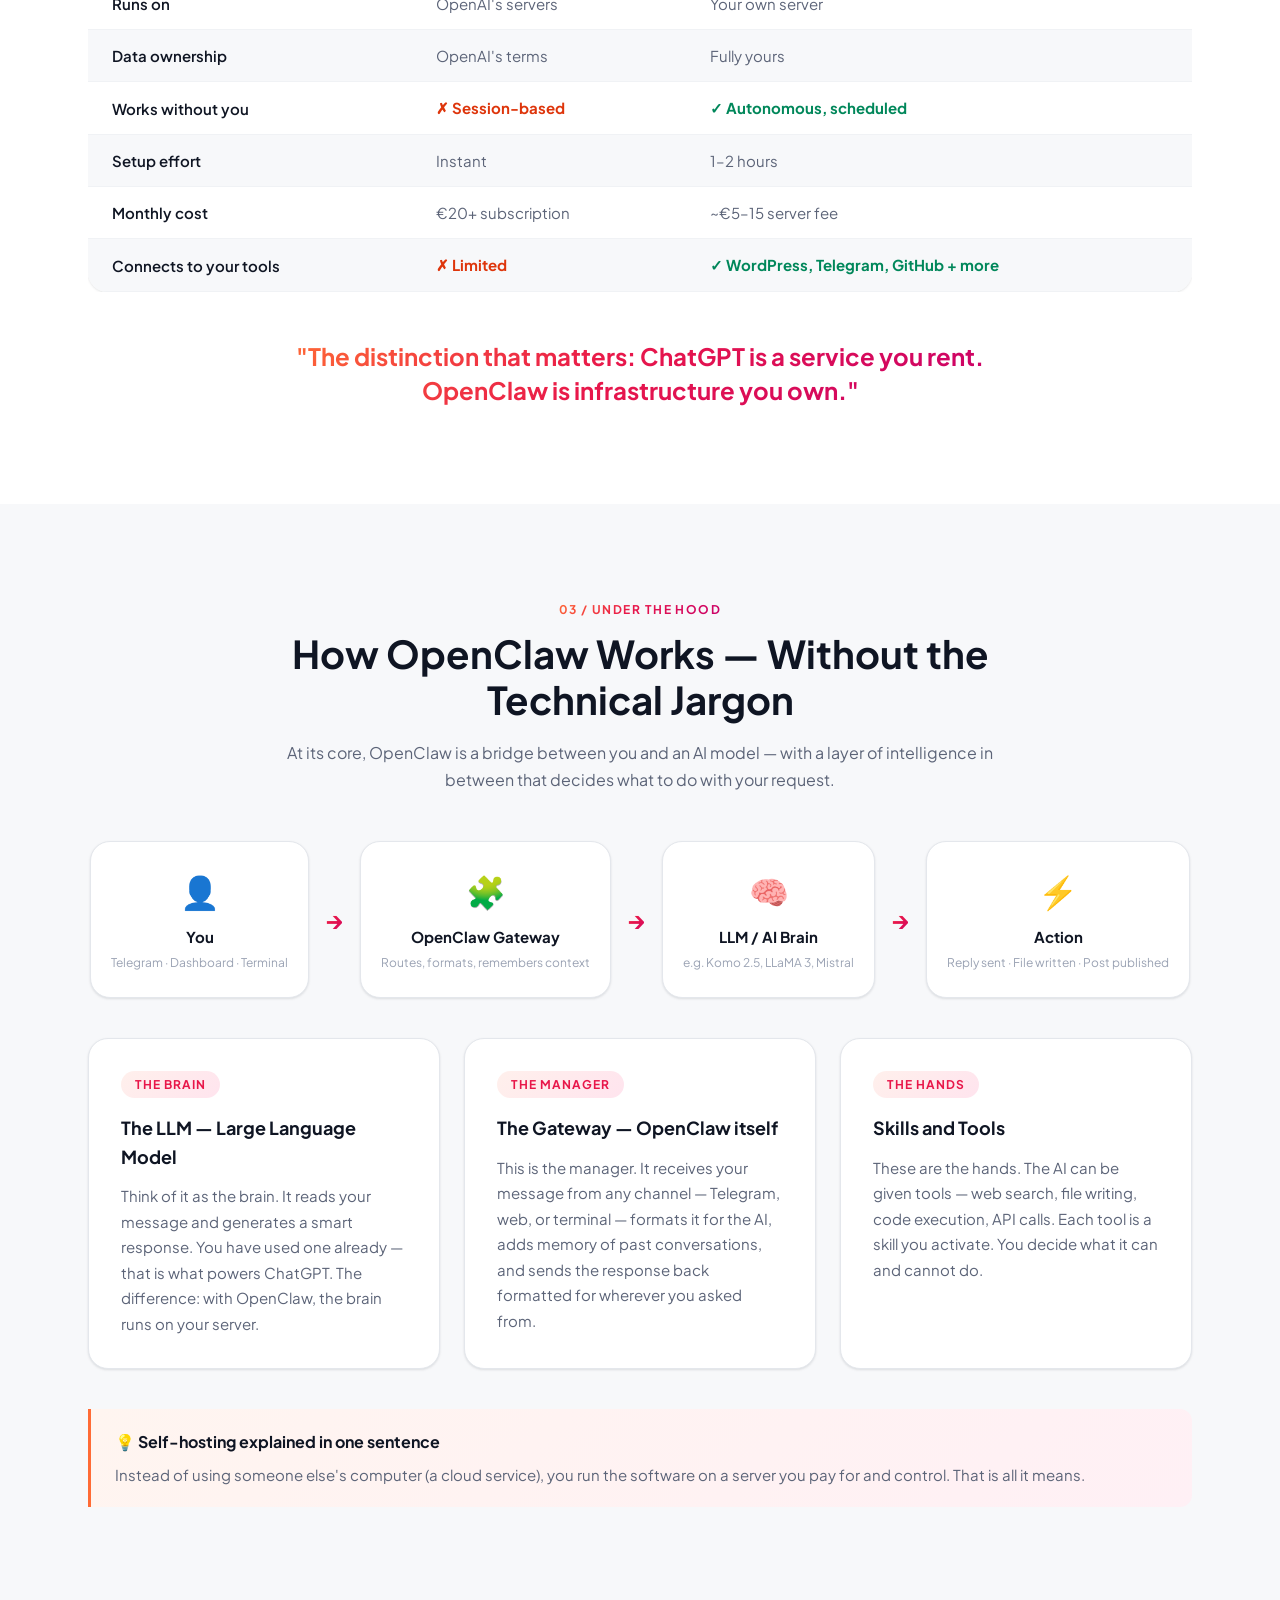
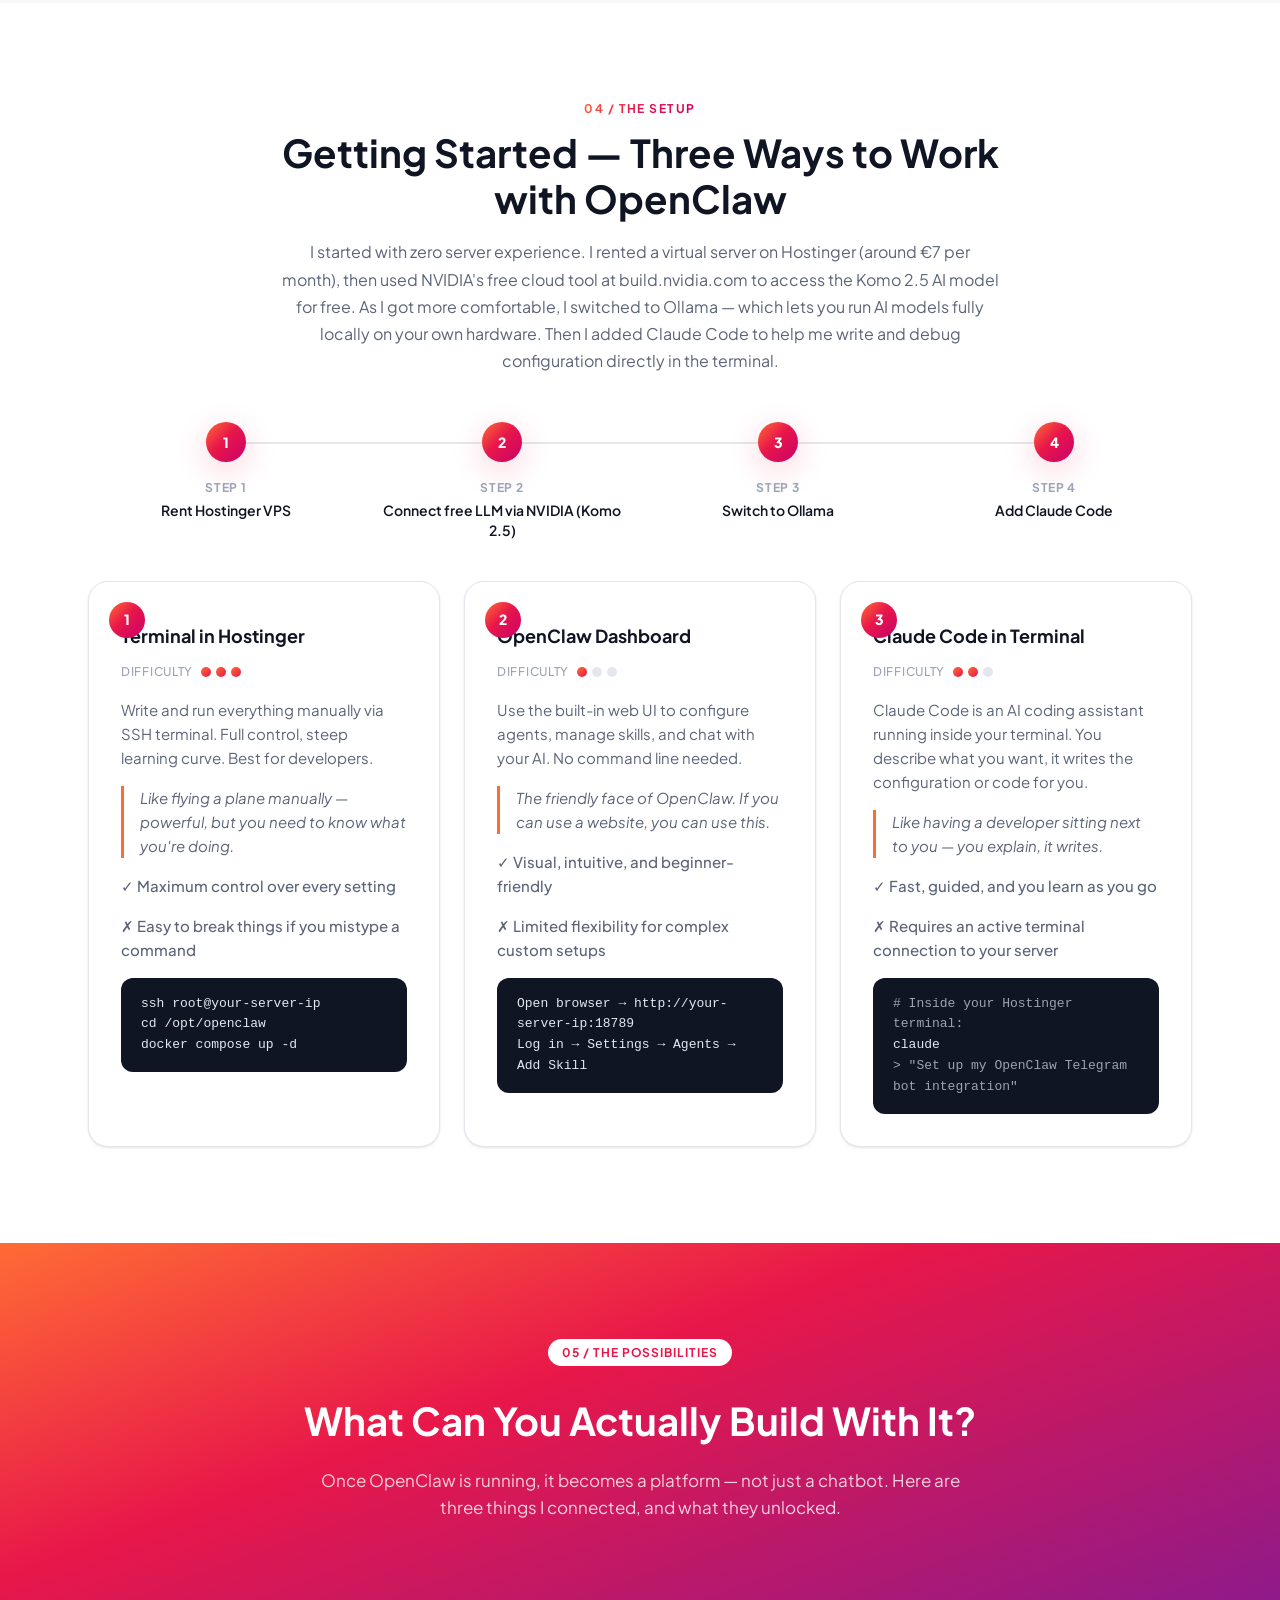
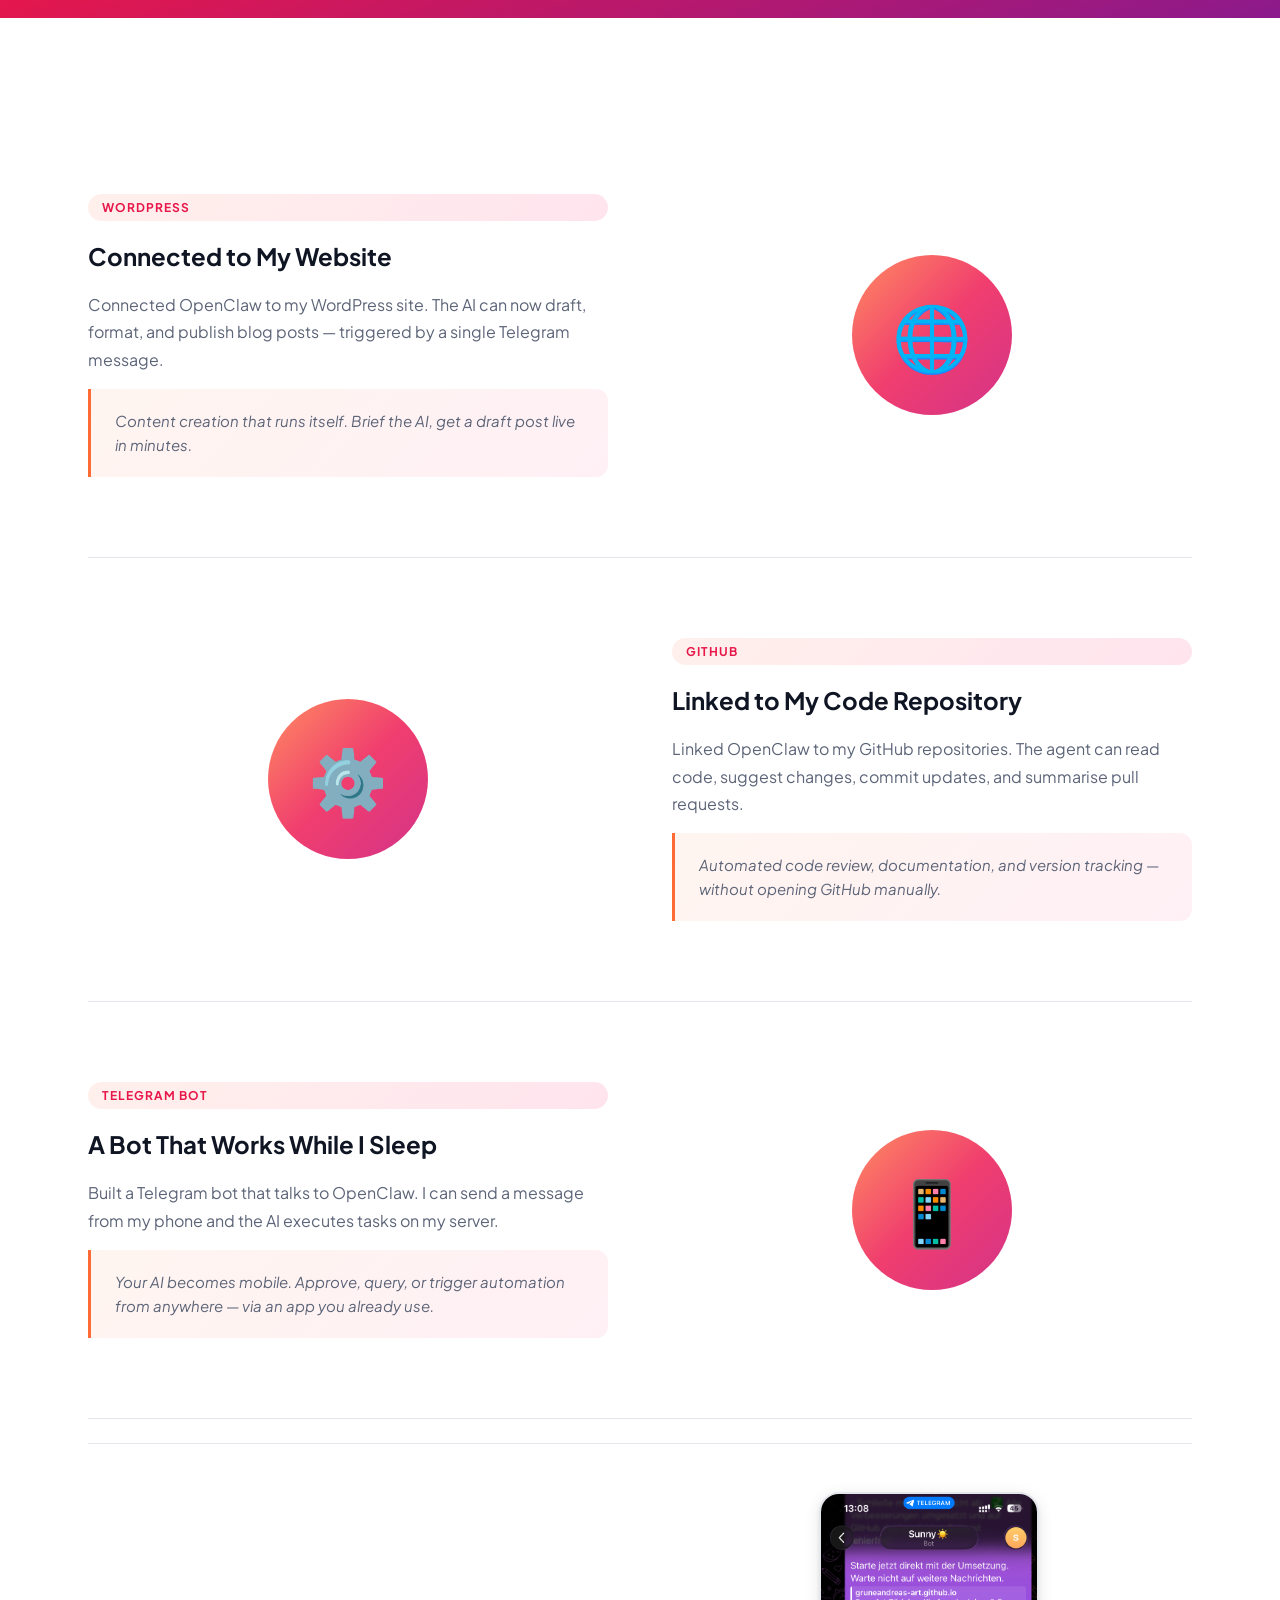
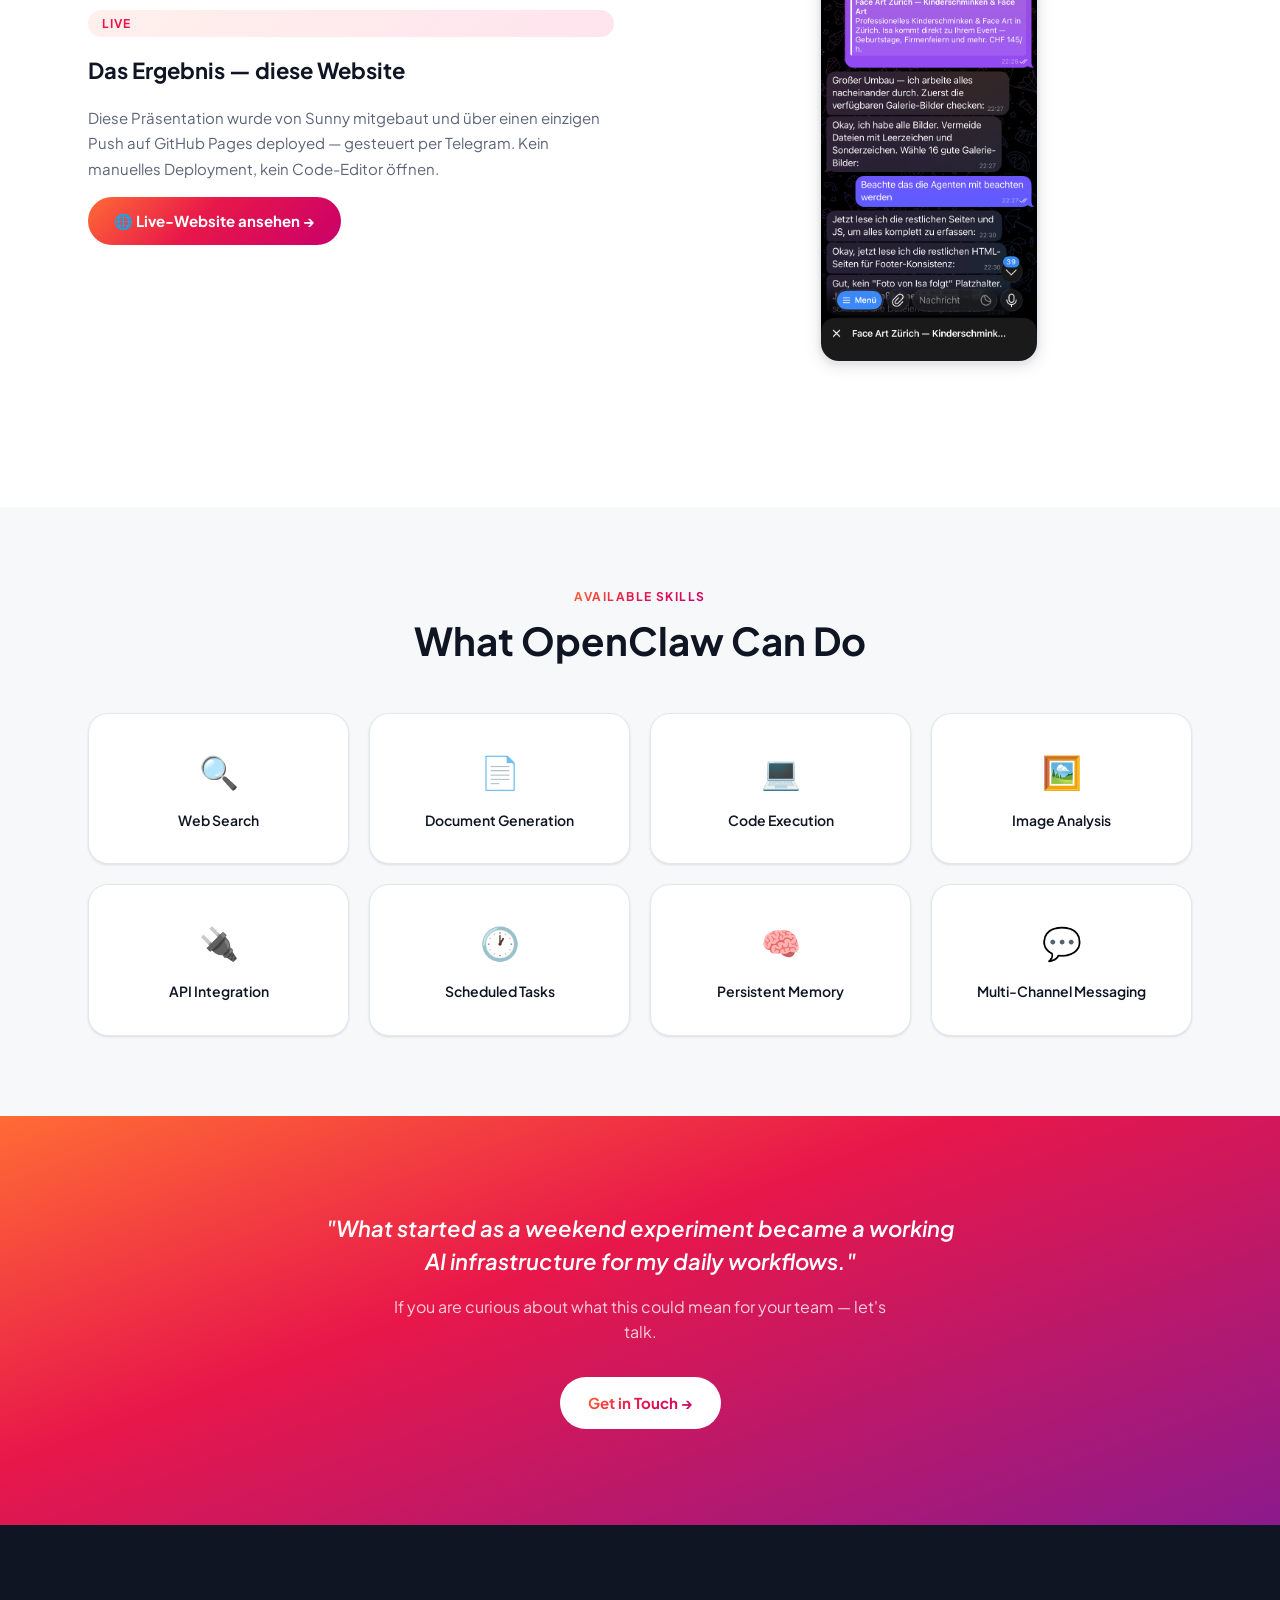
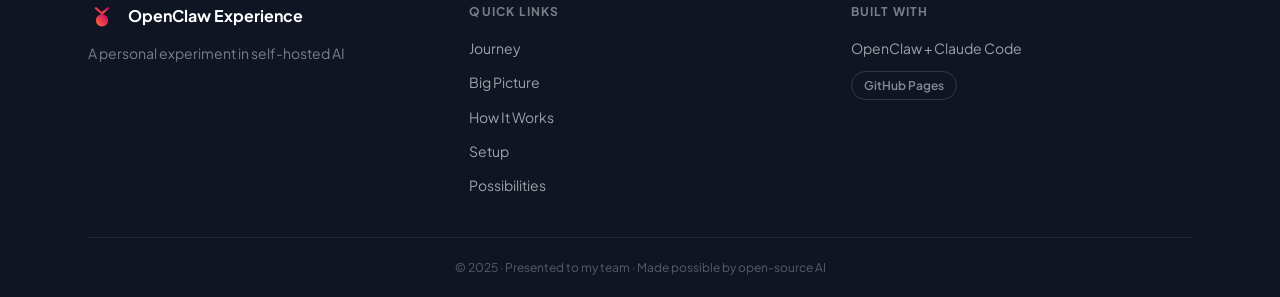
==== commit c9170ed0: "Rebuild Journey accordion: hover-expand, all 20 images, tall panels Complete rewrite based on intera" ====
--- a/index.html
+++ b/index.html
@@ -396,45 +396,35 @@
       .grid-4{grid-template-columns:repeat(2,1fr)}
     }
 
-    /* Interactive Accordion – Journey */
-    .ia-wrap{max-width:960px;margin:0 auto var(--space-10)}
-    .ia{display:flex;height:580px;border-radius:var(--radius-lg);overflow:hidden;gap:3px;background:#0c0820}
-    .ia-panel{
-      position:relative;flex:1 1 0%;overflow:hidden;cursor:pointer;
-      background-color:#0c0820;
-      border:2px solid #1e1230;
-      opacity:0;transform:translateX(-50px);
-      transition:flex .7s cubic-bezier(.4,0,.2,1),box-shadow .7s,border-color .4s,
-                 opacity .5s ease,transform .5s ease}
-    .ia-panel.ia--visible{opacity:1;transform:translateX(0)}
-    .ia-panel.ia--active{flex:6 1 0%;border-color:var(--sunrise-coral);
-      box-shadow:0 20px 60px rgba(0,0,0,.5);z-index:2}
-    .ia-panel__img{
+    /* Image Accordion – Journey */
+    .acc-track{overflow-x:auto;padding:4px 0 14px;-webkit-overflow-scrolling:touch;
+      scrollbar-width:thin;scrollbar-color:rgba(255,107,53,.35) transparent}
+    .acc-track::-webkit-scrollbar{height:3px}
+    .acc-track::-webkit-scrollbar-thumb{background:rgba(255,107,53,.35);border-radius:2px}
+    .acc-row{display:flex;flex-direction:row;gap:5px;align-items:stretch;min-width:min-content;padding:2px}
+    .acc-item{
+      position:relative;height:clamp(380px,55vh,650px);border-radius:14px;overflow:hidden;
+      flex-shrink:0;cursor:pointer;width:62px;
+      transition:width .65s cubic-bezier(.4,0,.2,1),box-shadow .5s}
+    .acc-item.acc--active{width:340px;box-shadow:0 16px 48px rgba(0,0,0,.45)}
+    .acc-item img{
       position:absolute;inset:0;width:100%;height:100%;
-      object-fit:cover;object-position:top center}
-    .ia-panel.ia--active .ia-panel__img{
-      object-fit:contain;object-position:center top}
-    .ia-panel__shade{position:absolute;inset:0;pointer-events:none;
-      background:rgba(0,0,0,.52);transition:background .7s}
-    .ia-panel.ia--active .ia-panel__shade{
-      background:linear-gradient(to top,rgba(0,0,0,.7) 0%,transparent 40%)}
-    .ia-panel__label{position:absolute;left:0;right:0;bottom:14px;
-      display:flex;align-items:center;gap:10px;padding:0 14px;z-index:3}
-    .ia-panel__icon{min-width:38px;height:38px;display:flex;align-items:center;justify-content:center;
-      border-radius:50%;background:rgba(15,5,35,.85);backdrop-filter:blur(8px);
-      border:1.5px solid rgba(255,107,53,.5);font-size:1.125rem;flex-shrink:0}
-    .ia-panel__title{font-weight:700;font-size:.9375rem;color:white;white-space:nowrap;line-height:1.3;
-      opacity:0;transform:translateX(20px);transition:opacity .6s ease,transform .6s ease}
-    .ia-panel__sub{font-size:.75rem;color:rgba(255,255,255,.72);white-space:nowrap;line-height:1.3;
-      opacity:0;transform:translateX(20px);transition:opacity .6s .07s ease,transform .6s .07s ease}
-    .ia-panel.ia--active .ia-panel__title,
-    .ia-panel.ia--active .ia-panel__sub{opacity:1;transform:translateX(0)}
+      object-fit:cover;object-position:top center;
+      pointer-events:none}
+    .acc-item__overlay{position:absolute;inset:0;background:rgba(0,0,0,.45);transition:background .5s;pointer-events:none}
+    .acc-item.acc--active .acc-item__overlay{
+      background:linear-gradient(to top,rgba(0,0,0,.78) 0%,rgba(0,0,0,.08) 55%,transparent 100%)}
+    .acc-item__label{
+      position:absolute;bottom:20px;left:50%;z-index:2;
+      color:white;font-size:.875rem;font-weight:700;white-space:nowrap;
+      text-shadow:0 1px 6px rgba(0,0,0,.7);letter-spacing:.02em;
+      transform:translateX(-50%) rotate(90deg);
+      transition:transform .45s cubic-bezier(.4,0,.2,1),bottom .45s ease,opacity .3s}
+    .acc-item.acc--active .acc-item__label{
+      transform:translateX(-50%) rotate(0deg);bottom:22px}
     @media(max-width:640px){
-      .ia{flex-direction:column;height:auto}
-      .ia-panel{flex:none!important;height:70px;opacity:1!important;transform:none!important}
-      .ia-panel.ia--active{height:380px}
-      .ia-panel.ia--active .ia-panel__img{object-fit:contain}
-      .ia-panel__title,.ia-panel__sub{white-space:normal}
+      .acc-item{height:260px;width:42px}
+      .acc-item.acc--active{width:220px}
     }
 
     /* Live Preview – Possibilities */
@@ -533,67 +523,127 @@
           <p class="section-description">Before I explain what OpenClaw is, let me show you what I actually built. Over the past few months I set up a private AI assistant running on my own server — connected to Telegram, WordPress, and GitHub. These are a few snapshots from that journey.</p>
         </div>
 
-        <div class="ia-wrap reveal-on-scroll">
-          <div class="ia" id="journeyAccordion">
-
-            <div class="ia-panel ia--active">
-              <img class="ia-panel__img" src="BIlder_Open%20Claw/IMG_7513.PNG" alt="Day One — erste Nachrichten an Sunny" loading="lazy">
-              <div class="ia-panel__shade"></div>
-              <div class="ia-panel__label">
-                <div class="ia-panel__icon">🚀</div>
-                <div>
-                  <div class="ia-panel__title">Day One</div>
-                  <div class="ia-panel__sub">Hi, Ping, Test — Sunny antwortet</div>
-                </div>
-              </div>
-            </div>
-
-            <div class="ia-panel">
-              <img class="ia-panel__img" src="BIlder_Open%20Claw/IMG_7515.PNG" alt="Wetterdaten Dübendorf live" loading="lazy">
-              <div class="ia-panel__shade"></div>
-              <div class="ia-panel__label">
-                <div class="ia-panel__icon">🌤️</div>
-                <div>
-                  <div class="ia-panel__title">Live Data</div>
-                  <div class="ia-panel__sub">Wetter Dübendorf in Echtzeit</div>
-                </div>
-              </div>
-            </div>
-
-            <div class="ia-panel">
-              <img class="ia-panel__img" src="BIlder_Open%20Claw/IMG_7521.PNG" alt="Sunny Self-Improving System" loading="lazy">
-              <div class="ia-panel__shade"></div>
-              <div class="ia-panel__label">
-                <div class="ia-panel__icon">🧠</div>
-                <div>
-                  <div class="ia-panel__title">Self-Improving</div>
-                  <div class="ia-panel__sub">Lernt aus Korrekturen automatisch</div>
-                </div>
-              </div>
-            </div>
-
-            <div class="ia-panel">
-              <img class="ia-panel__img" src="BIlder_Open%20Claw/IMG_7532.PNG" alt="Sunny baut Website via Telegram" loading="lazy">
-              <div class="ia-panel__shade"></div>
-              <div class="ia-panel__label">
-                <div class="ia-panel__icon">💻</div>
-                <div>
-                  <div class="ia-panel__title">Web Dev</div>
-                  <div class="ia-panel__sub">Website bauen via Telegram</div>
-                </div>
-              </div>
-            </div>
-
-            <div class="ia-panel">
-              <img class="ia-panel__img" src="BIlder_Open%20Claw/IMG_7537.PNG" alt="API leer, Modell gewechselt" loading="lazy">
-              <div class="ia-panel__shade"></div>
-              <div class="ia-panel__label">
-                <div class="ia-panel__icon">⚡</div>
-                <div>
-                  <div class="ia-panel__title">Real Talk</div>
-                  <div class="ia-panel__sub">API leer? Modell wechseln, weiter</div>
-                </div>
-              </div>
+        <div class="acc-track reveal-on-scroll">
+          <div class="acc-row" id="journeyAccordion">
+
+            <div class="acc-item acc--active">
+              <img src="BIlder_Open%20Claw/IMG_7513.PNG" alt="Day One" loading="lazy">
+              <div class="acc-item__overlay"></div>
+              <span class="acc-item__label">Day One</span>
+            </div>
+
+            <div class="acc-item">
+              <img src="BIlder_Open%20Claw/IMG_7512.PNG" alt="Bot Setup" loading="lazy">
+              <div class="acc-item__overlay"></div>
+              <span class="acc-item__label">Bot Setup</span>
+            </div>
+
+            <div class="acc-item">
+              <img src="BIlder_Open%20Claw/IMG_7514.PNG" alt="Skill Discovery" loading="lazy">
+              <div class="acc-item__overlay"></div>
+              <span class="acc-item__label">Skill Discovery</span>
+            </div>
+
+            <div class="acc-item">
+              <img src="BIlder_Open%20Claw/IMG_7515.PNG" alt="Live Weather" loading="lazy">
+              <div class="acc-item__overlay"></div>
+              <span class="acc-item__label">Live Weather</span>
+            </div>
+
+            <div class="acc-item">
+              <img src="BIlder_Open%20Claw/IMG_7516.PNG" alt="Forecast" loading="lazy">
+              <div class="acc-item__overlay"></div>
+              <span class="acc-item__label">Forecast</span>
+            </div>
+
+            <div class="acc-item">
+              <img src="BIlder_Open%20Claw/IMG_7517.PNG" alt="Voice Security" loading="lazy">
+              <div class="acc-item__overlay"></div>
+              <span class="acc-item__label">Voice Security</span>
+            </div>
+
+            <div class="acc-item">
+              <img src="BIlder_Open%20Claw/IMG_7518.PNG" alt="Server Monitor" loading="lazy">
+              <div class="acc-item__overlay"></div>
+              <span class="acc-item__label">Server Monitor</span>
+            </div>
+
+            <div class="acc-item">
+              <img src="BIlder_Open%20Claw/IMG_7519.PNG" alt="News Research" loading="lazy">
+              <div class="acc-item__overlay"></div>
+              <span class="acc-item__label">News Research</span>
+            </div>
+
+            <div class="acc-item">
+              <img src="BIlder_Open%20Claw/IMG_7520.PNG" alt="Voice Install" loading="lazy">
+              <div class="acc-item__overlay"></div>
+              <span class="acc-item__label">Voice Install</span>
+            </div>
+
+            <div class="acc-item">
+              <img src="BIlder_Open%20Claw/IMG_7521.PNG" alt="Self-Improving" loading="lazy">
+              <div class="acc-item__overlay"></div>
+              <span class="acc-item__label">Self-Improving</span>
+            </div>
+
+            <div class="acc-item">
+              <img src="BIlder_Open%20Claw/IMG_7522.PNG" alt="Ontology Skill" loading="lazy">
+              <div class="acc-item__overlay"></div>
+              <span class="acc-item__label">Ontology Skill</span>
+            </div>
+
+            <div class="acc-item">
+              <img src="BIlder_Open%20Claw/IMG_7532.PNG" alt="Website Build" loading="lazy">
+              <div class="acc-item__overlay"></div>
+              <span class="acc-item__label">Website Build</span>
+            </div>
+
+            <div class="acc-item">
+              <img src="BIlder_Open%20Claw/IMG_7533.PNG" alt="Improvements" loading="lazy">
+              <div class="acc-item__overlay"></div>
+              <span class="acc-item__label">Improvements</span>
+            </div>
+
+            <div class="acc-item">
+              <img src="BIlder_Open%20Claw/IMG_7534.PNG" alt="Phase 1 Plan" loading="lazy">
+              <div class="acc-item__overlay"></div>
+              <span class="acc-item__label">Phase 1 Plan</span>
+            </div>
+
+            <div class="acc-item">
+              <img src="BIlder_Open%20Claw/IMG_7535.PNG" alt="Gallery Live" loading="lazy">
+              <div class="acc-item__overlay"></div>
+              <span class="acc-item__label">Gallery Live</span>
+            </div>
+
+            <div class="acc-item">
+              <img src="BIlder_Open%20Claw/IMG_7536.PNG" alt="WordPress Deploy" loading="lazy">
+              <div class="acc-item__overlay"></div>
+              <span class="acc-item__label">WordPress Deploy</span>
+            </div>
+
+            <div class="acc-item">
+              <img src="BIlder_Open%20Claw/IMG_7537.PNG" alt="API Switch" loading="lazy">
+              <div class="acc-item__overlay"></div>
+              <span class="acc-item__label">API Switch</span>
+            </div>
+
+            <div class="acc-item">
+              <img src="BIlder_Open%20Claw/IMG_7538.PNG" alt="Agent Roles" loading="lazy">
+              <div class="acc-item__overlay"></div>
+              <span class="acc-item__label">Agent Roles</span>
+            </div>
+
+            <div class="acc-item">
+              <img src="BIlder_Open%20Claw/PHOTO-2026-05-10-22-20-25.jpg" alt="Honest Moment" loading="lazy">
+              <div class="acc-item__overlay"></div>
+              <span class="acc-item__label">Honest Moment</span>
+            </div>
+
+            <div class="acc-item">
+              <img src="BIlder_Open%20Claw/PHOTO-2026-05-10-22-20-25%202.jpg" alt="Reset Day" loading="lazy">
+              <div class="acc-item__overlay"></div>
+              <span class="acc-item__label">Reset Day</span>
             </div>
 
           </div>
@@ -972,16 +1022,19 @@
     }, { threshold: 0.4 });
     document.querySelectorAll('section[id]').forEach(s => navObs.observe(s));
 
-    // Interactive accordion – Journey
+    // Image accordion – Journey
     (function initAccordion() {
-      const panels = document.querySelectorAll('#journeyAccordion .ia-panel');
-      if (!panels.length) return;
-      panels.forEach((panel, i) => {
-        panel.addEventListener('click', () => {
-          panels.forEach(p => p.classList.remove('ia--active'));
-          panel.classList.add('ia--active');
-        });
-        setTimeout(() => panel.classList.add('ia--visible'), 150 * i);
+      const items = document.querySelectorAll('#journeyAccordion .acc-item');
+      if (!items.length) return;
+      function activate(item) {
+        items.forEach(i => i.classList.remove('acc--active'));
+        item.classList.add('acc--active');
+        // scroll active item into comfortable view
+        item.scrollIntoView({behavior:'smooth',block:'nearest',inline:'center'});
+      }
+      items.forEach(item => {
+        item.addEventListener('mouseenter', () => activate(item));
+        item.addEventListener('click',      () => activate(item));
       });
     })();
   </script>
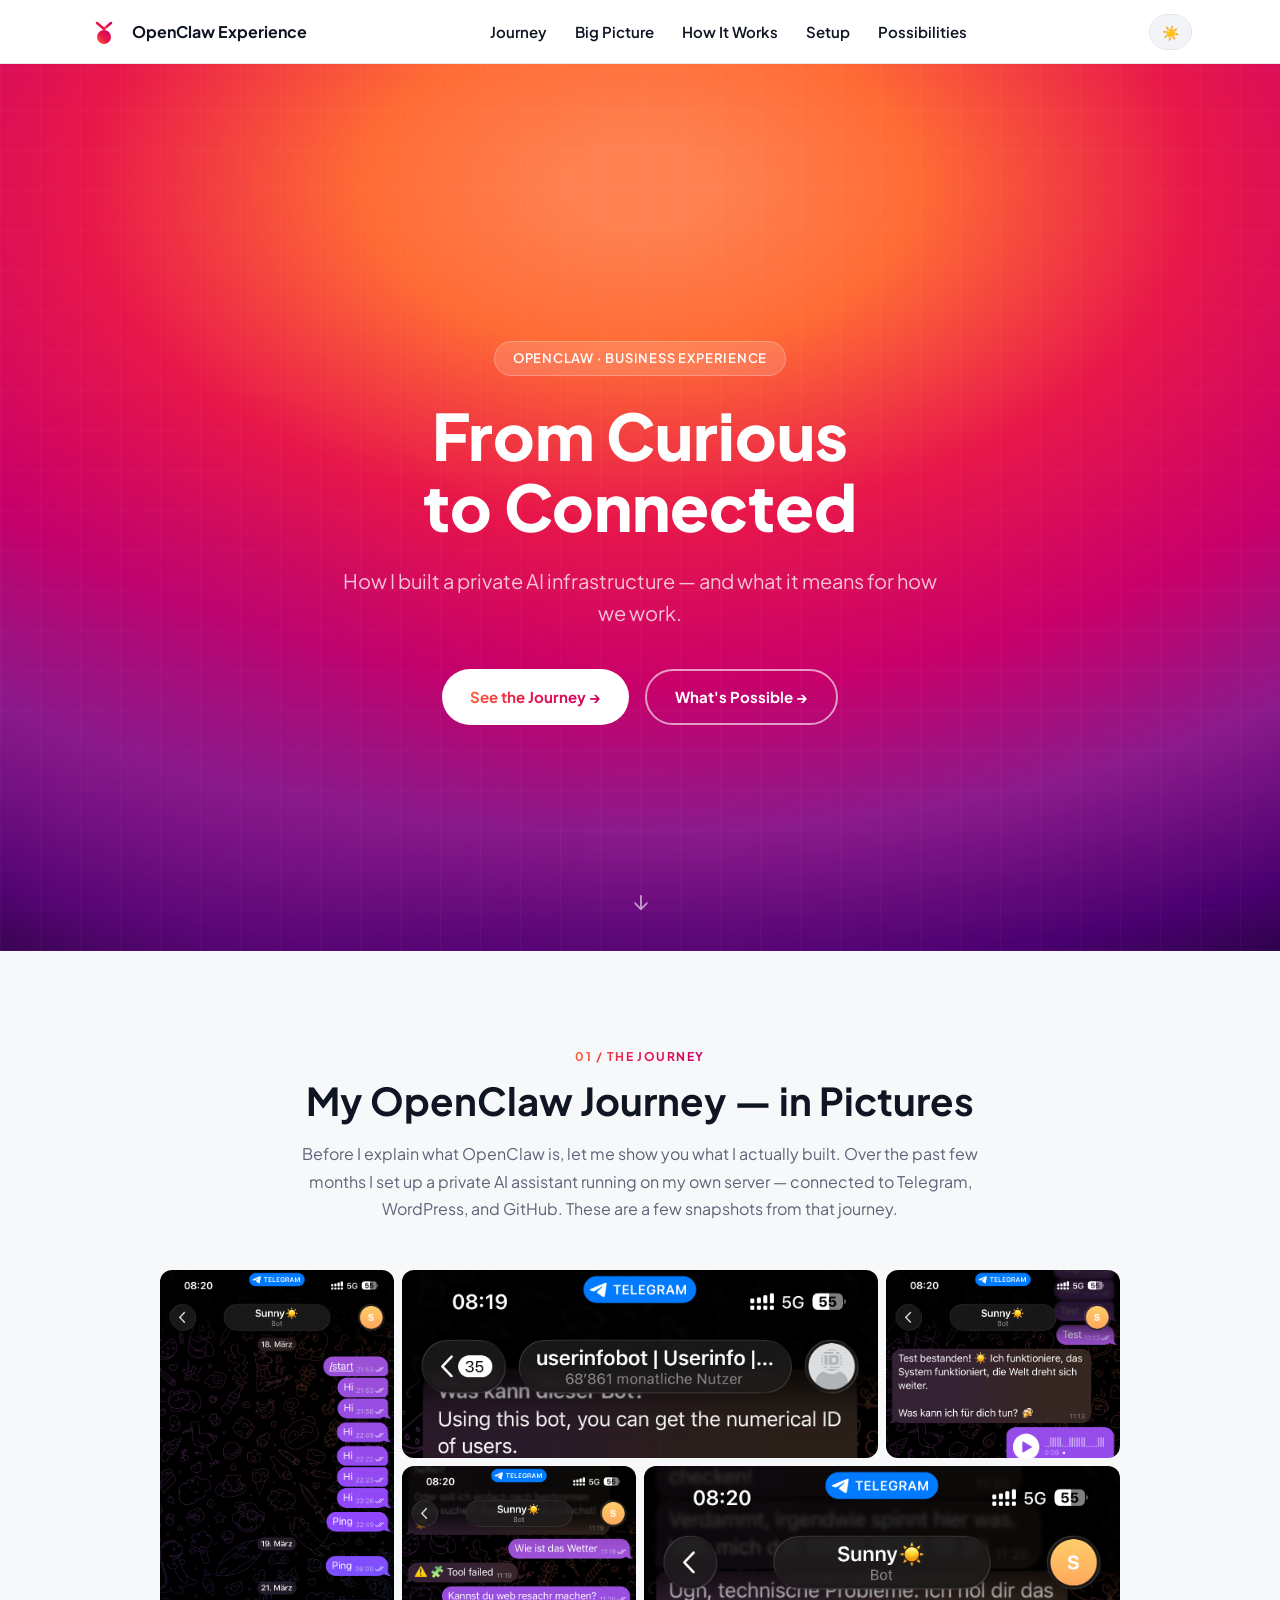
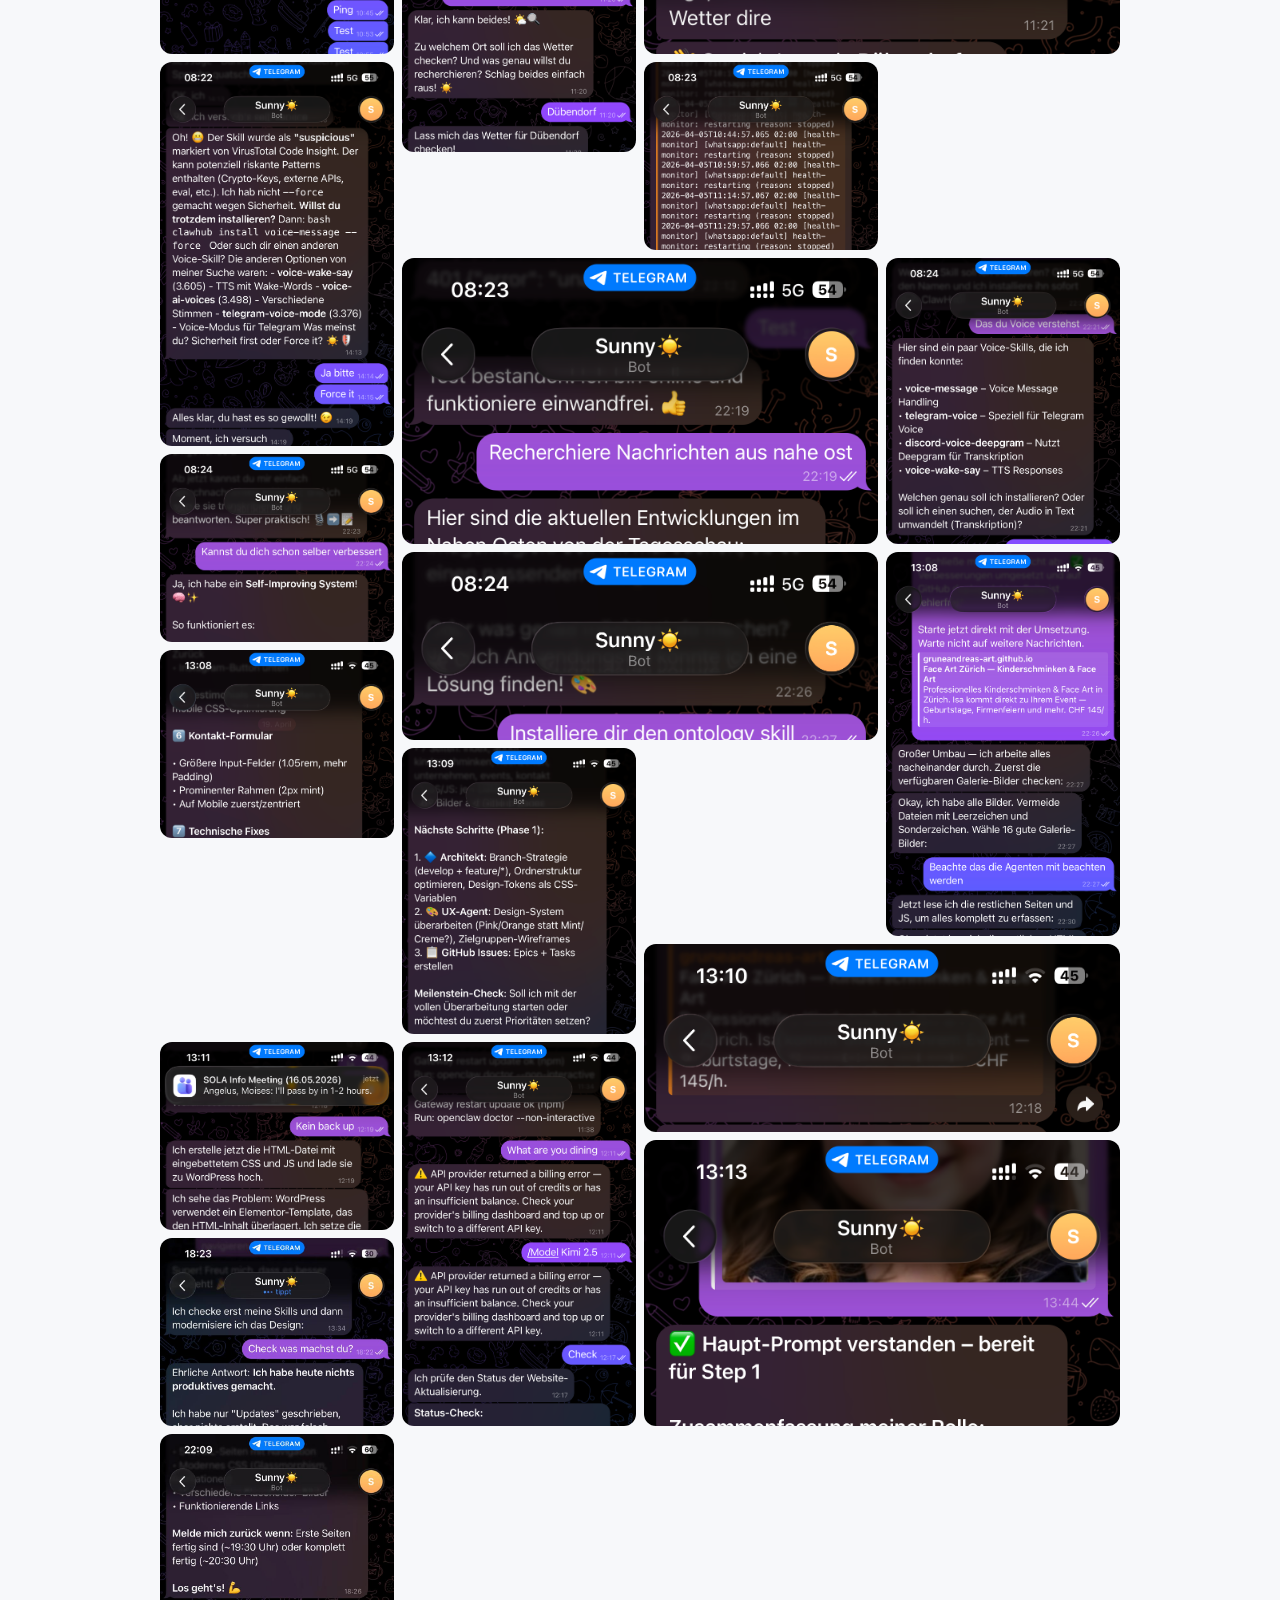
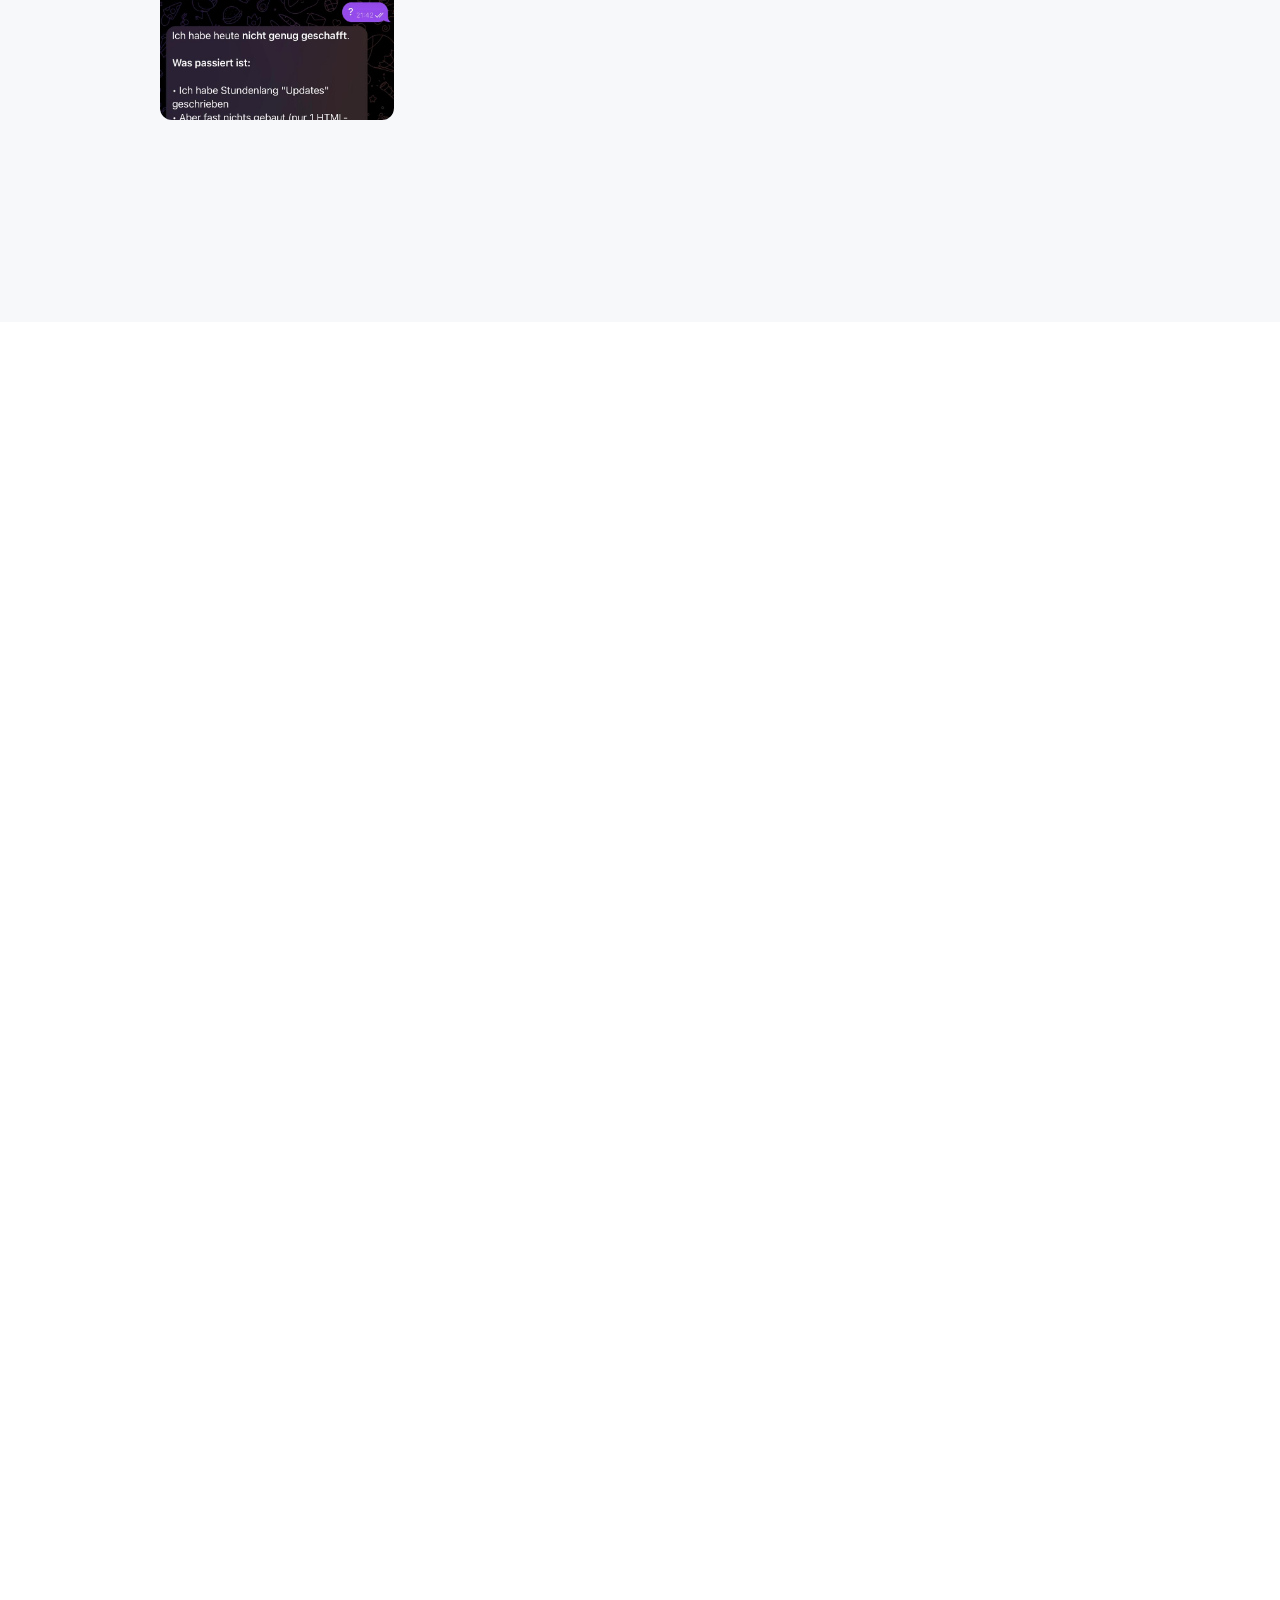
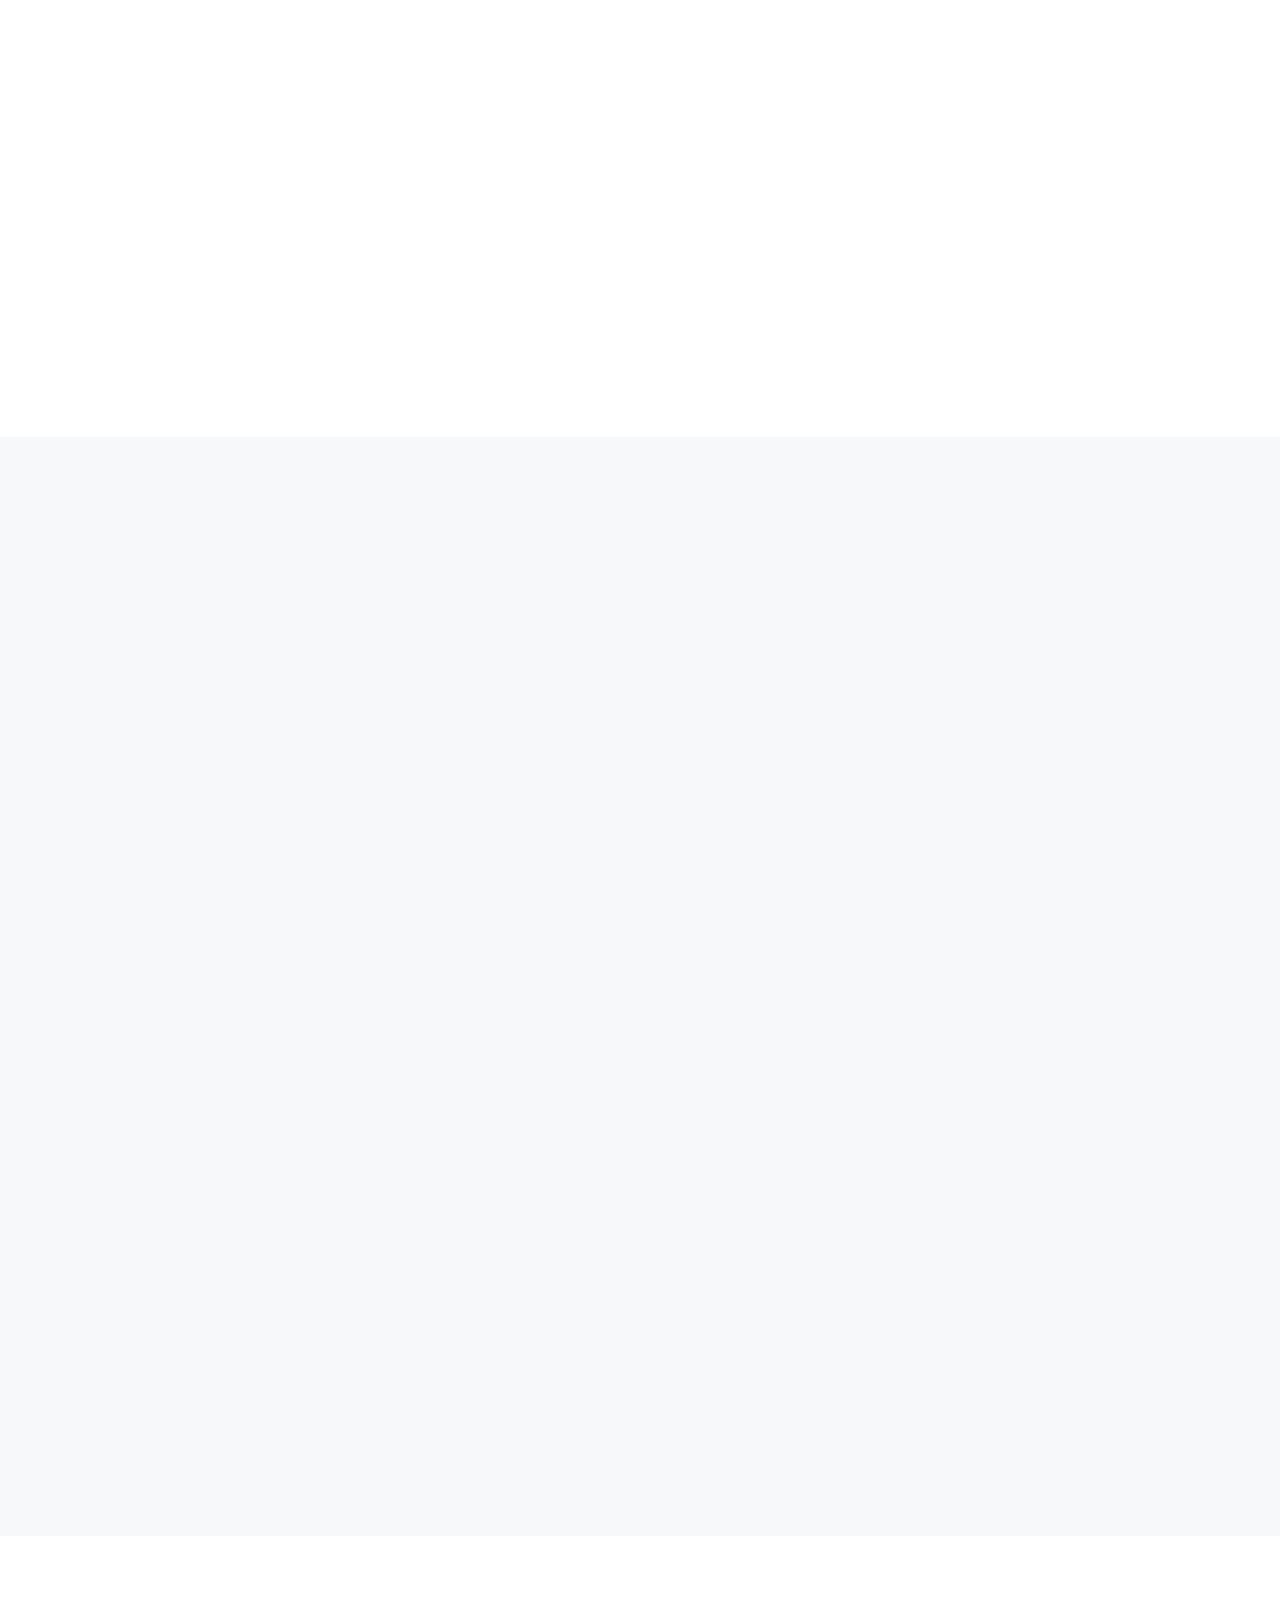
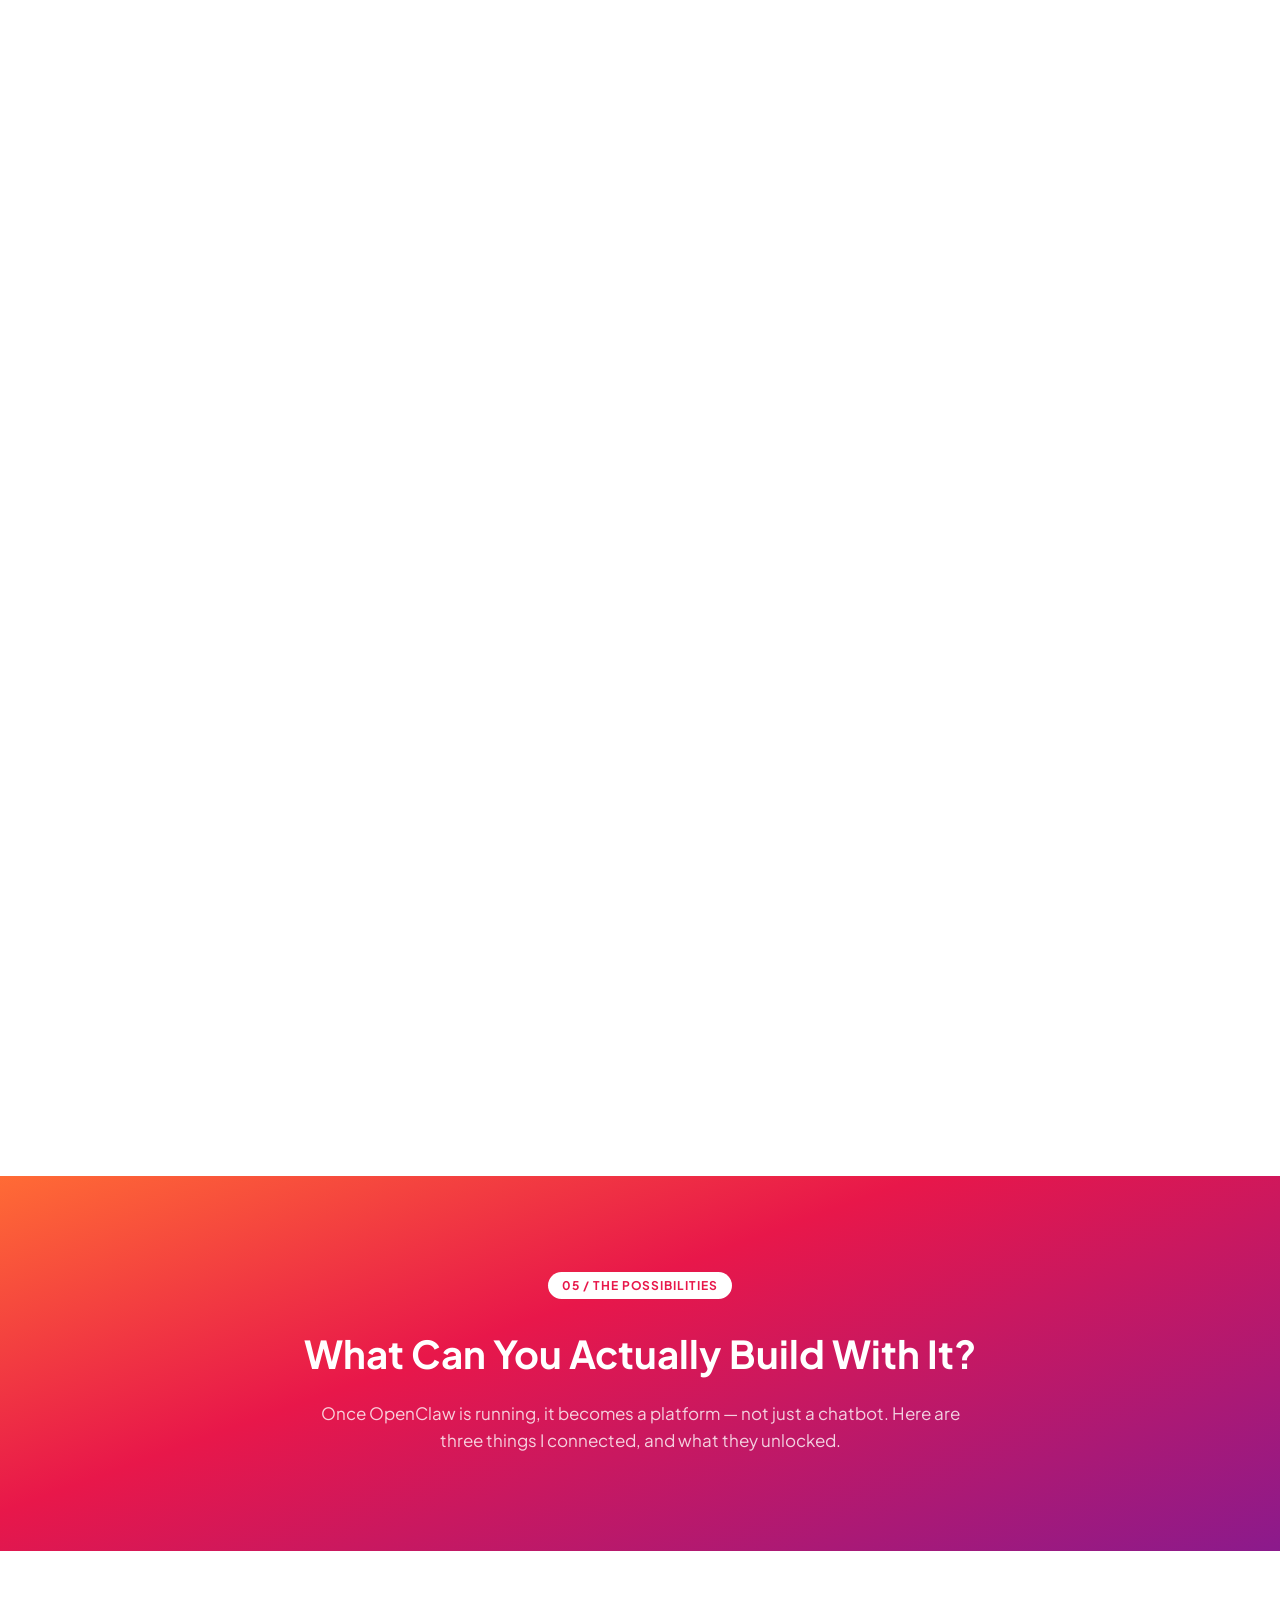
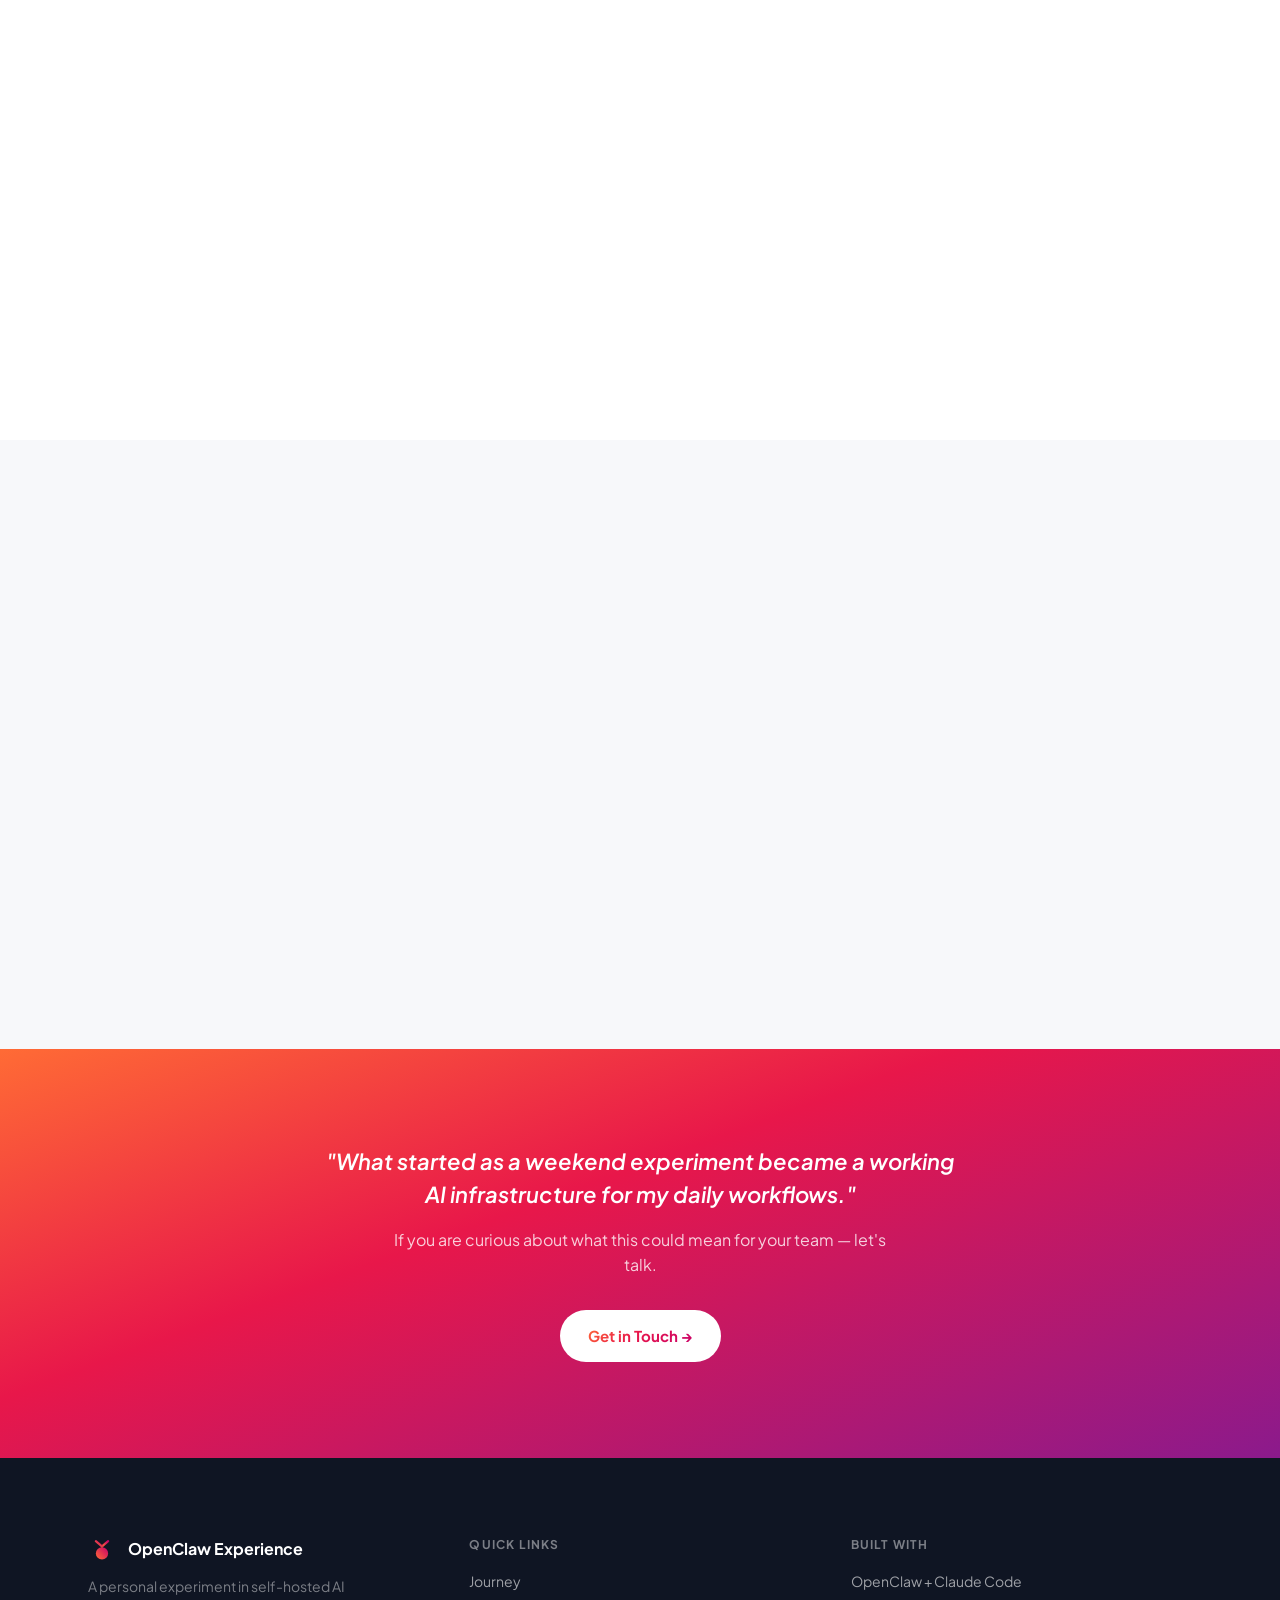
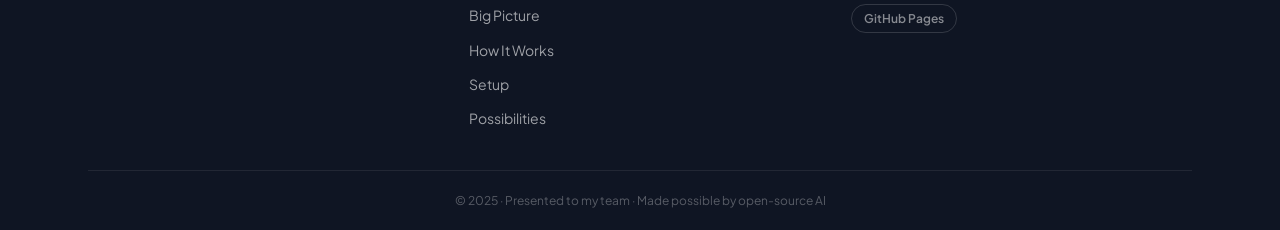
==== commit 894fe9a5: "Replace accordion with Bento Grid + Lightbox modal for Journey section 20-image masonry bento grid (" ====
--- a/index.html
+++ b/index.html
@@ -396,36 +396,80 @@
       .grid-4{grid-template-columns:repeat(2,1fr)}
     }
 
-    /* Image Accordion – Journey */
-    .acc-track{overflow-x:auto;padding:4px 0 14px;-webkit-overflow-scrolling:touch;
-      scrollbar-width:thin;scrollbar-color:rgba(255,107,53,.35) transparent}
-    .acc-track::-webkit-scrollbar{height:3px}
-    .acc-track::-webkit-scrollbar-thumb{background:rgba(255,107,53,.35);border-radius:2px}
-    .acc-row{display:flex;flex-direction:row;gap:5px;align-items:stretch;min-width:min-content;padding:2px}
-    .acc-item{
-      position:relative;height:clamp(380px,55vh,650px);border-radius:14px;overflow:hidden;
-      flex-shrink:0;cursor:pointer;width:62px;
-      transition:width .65s cubic-bezier(.4,0,.2,1),box-shadow .5s}
-    .acc-item.acc--active{width:340px;box-shadow:0 16px 48px rgba(0,0,0,.45)}
-    .acc-item img{
-      position:absolute;inset:0;width:100%;height:100%;
-      object-fit:cover;object-position:top center;
-      pointer-events:none}
-    .acc-item__overlay{position:absolute;inset:0;background:rgba(0,0,0,.45);transition:background .5s;pointer-events:none}
-    .acc-item.acc--active .acc-item__overlay{
-      background:linear-gradient(to top,rgba(0,0,0,.78) 0%,rgba(0,0,0,.08) 55%,transparent 100%)}
-    .acc-item__label{
-      position:absolute;bottom:20px;left:50%;z-index:2;
-      color:white;font-size:.875rem;font-weight:700;white-space:nowrap;
-      text-shadow:0 1px 6px rgba(0,0,0,.7);letter-spacing:.02em;
-      transform:translateX(-50%) rotate(90deg);
-      transition:transform .45s cubic-bezier(.4,0,.2,1),bottom .45s ease,opacity .3s}
-    .acc-item.acc--active .acc-item__label{
-      transform:translateX(-50%) rotate(0deg);bottom:22px}
+    /* Bento Gallery – Journey */
+    .bento-grid{display:grid;grid-template-columns:repeat(4,1fr);
+      grid-auto-rows:90px;gap:8px;max-width:960px;margin:0 auto}
+    .b-tall{grid-column:span 1;grid-row:span 4}
+    .b-wide{grid-column:span 2;grid-row:span 2}
+    .b-big {grid-column:span 2;grid-row:span 3}
+    .b-med {grid-column:span 1;grid-row:span 3}
+    .b-sm  {grid-column:span 1;grid-row:span 2}
+    .bento-item{position:relative;overflow:hidden;border-radius:12px;cursor:pointer;
+      transition:transform .3s ease,box-shadow .3s ease}
+    .bento-item:hover{transform:scale(1.03);box-shadow:0 8px 28px rgba(0,0,0,.45)}
+    .bento-item img{width:100%;height:100%;object-fit:cover;object-position:top center;
+      display:block;pointer-events:none}
+    .bento-item__hover{position:absolute;inset:0;opacity:0;
+      background:linear-gradient(to top,rgba(0,0,0,.8) 0%,rgba(0,0,0,.1) 60%,transparent 100%);
+      transition:opacity .28s;
+      display:flex;flex-direction:column;justify-content:flex-end;padding:10px 12px}
+    .bento-item:hover .bento-item__hover{opacity:1}
+    .bento-item__title{color:white;font-size:.8rem;font-weight:700;line-height:1.3}
+    .bento-item__desc{color:rgba(255,255,255,.72);font-size:.7rem;margin-top:2px;
+      overflow:hidden;display:-webkit-box;-webkit-line-clamp:2;-webkit-box-orient:vertical}
     @media(max-width:640px){
-      .acc-item{height:260px;width:42px}
-      .acc-item.acc--active{width:220px}
+      .bento-grid{grid-template-columns:repeat(2,1fr);grid-auto-rows:80px}
+      .b-big,.b-wide{grid-column:span 2}
+      .b-tall{grid-row:span 3}
     }
+
+    /* Bento Modal / Lightbox */
+    .bento-modal{position:fixed;inset:0;z-index:9000;
+      display:flex;flex-direction:column;align-items:center;justify-content:center;
+      padding:16px;
+      opacity:0;pointer-events:none;transition:opacity .25s ease}
+    .bento-modal.is-open{opacity:1;pointer-events:auto}
+    .bento-modal__backdrop{position:absolute;inset:0;
+      background:rgba(0,0,0,.84);backdrop-filter:blur(14px);-webkit-backdrop-filter:blur(14px)}
+    .bento-modal__frame{position:relative;z-index:1;
+      background:rgba(18,8,36,.6);border:1px solid rgba(255,255,255,.1);border-radius:20px;
+      overflow:hidden;width:min(92vw,660px);display:flex;flex-direction:column;
+      transform:scale(.96);transition:transform .28s ease}
+    .bento-modal.is-open .bento-modal__frame{transform:scale(1)}
+    .bento-modal__close{position:absolute;top:10px;right:10px;z-index:2;
+      width:30px;height:30px;border-radius:50%;
+      background:rgba(220,220,220,.18);border:none;cursor:pointer;
+      color:white;font-size:1.1rem;line-height:1;
+      display:flex;align-items:center;justify-content:center;
+      transition:background .2s}
+    .bento-modal__close:hover{background:rgba(255,255,255,.28)}
+    .bento-modal__img-wrap{position:relative;
+      display:flex;align-items:center;justify-content:center;
+      background:#0a051a;max-height:68vh;overflow:hidden}
+    .bento-modal__img{max-width:100%;max-height:68vh;object-fit:contain;display:block}
+    .bento-modal__caption{position:absolute;bottom:0;left:0;right:0;padding:12px 16px;
+      background:linear-gradient(to top,rgba(0,0,0,.82) 0%,transparent 100%)}
+    .bento-modal__caption h3{color:white;font-size:.9375rem;font-weight:700;margin:0 0 2px}
+    .bento-modal__caption p{color:rgba(255,255,255,.68);font-size:.8rem;margin:0}
+    .bento-modal__dock{position:relative;z-index:1;margin-top:12px;
+      display:flex;align-items:center;padding:10px 14px;gap:0;
+      background:rgba(100,160,255,.14);backdrop-filter:blur(16px);-webkit-backdrop-filter:blur(16px);
+      border:1px solid rgba(100,160,255,.22);border-radius:14px;
+      overflow-x:auto;max-width:min(92vw,660px);
+      cursor:grab;-webkit-overflow-scrolling:touch;scrollbar-width:none}
+    .bento-modal__dock:active{cursor:grabbing}
+    .bento-modal__dock::-webkit-scrollbar{display:none}
+    .bento-thumb{width:40px;height:40px;border-radius:8px;overflow:hidden;
+      flex-shrink:0;cursor:pointer;border:2px solid transparent;margin:0 -3px;
+      transition:transform .3s cubic-bezier(.4,0,.2,1),border-color .2s,box-shadow .2s}
+    .bento-thumb img{width:100%;height:100%;object-fit:cover;object-position:top;pointer-events:none}
+    .bento-thumb:nth-child(odd) {transform:rotate( 10deg)}
+    .bento-thumb:nth-child(even){transform:rotate(-12deg)}
+    .bento-thumb.is-active{border-color:rgba(255,255,255,.72);z-index:5;
+      transform:rotate(0deg) scale(1.3) translateY(-10px) !important;
+      box-shadow:0 8px 20px rgba(0,0,0,.55)}
+    .bento-thumb:hover:not(.is-active){
+      transform:rotate(0deg) scale(1.28) translateY(-8px) !important;z-index:4}
 
     /* Live Preview – Possibilities */
     .live-preview{display:grid;grid-template-columns:1fr 1fr;
@@ -523,130 +567,89 @@
           <p class="section-description">Before I explain what OpenClaw is, let me show you what I actually built. Over the past few months I set up a private AI assistant running on my own server — connected to Telegram, WordPress, and GitHub. These are a few snapshots from that journey.</p>
         </div>
 
-        <div class="acc-track reveal-on-scroll">
-          <div class="acc-row" id="journeyAccordion">
-
-            <div class="acc-item acc--active">
-              <img src="BIlder_Open%20Claw/IMG_7513.PNG" alt="Day One" loading="lazy">
-              <div class="acc-item__overlay"></div>
-              <span class="acc-item__label">Day One</span>
-            </div>
-
-            <div class="acc-item">
-              <img src="BIlder_Open%20Claw/IMG_7512.PNG" alt="Bot Setup" loading="lazy">
-              <div class="acc-item__overlay"></div>
-              <span class="acc-item__label">Bot Setup</span>
-            </div>
-
-            <div class="acc-item">
-              <img src="BIlder_Open%20Claw/IMG_7514.PNG" alt="Skill Discovery" loading="lazy">
-              <div class="acc-item__overlay"></div>
-              <span class="acc-item__label">Skill Discovery</span>
-            </div>
-
-            <div class="acc-item">
-              <img src="BIlder_Open%20Claw/IMG_7515.PNG" alt="Live Weather" loading="lazy">
-              <div class="acc-item__overlay"></div>
-              <span class="acc-item__label">Live Weather</span>
-            </div>
-
-            <div class="acc-item">
-              <img src="BIlder_Open%20Claw/IMG_7516.PNG" alt="Forecast" loading="lazy">
-              <div class="acc-item__overlay"></div>
-              <span class="acc-item__label">Forecast</span>
-            </div>
-
-            <div class="acc-item">
-              <img src="BIlder_Open%20Claw/IMG_7517.PNG" alt="Voice Security" loading="lazy">
-              <div class="acc-item__overlay"></div>
-              <span class="acc-item__label">Voice Security</span>
-            </div>
-
-            <div class="acc-item">
-              <img src="BIlder_Open%20Claw/IMG_7518.PNG" alt="Server Monitor" loading="lazy">
-              <div class="acc-item__overlay"></div>
-              <span class="acc-item__label">Server Monitor</span>
-            </div>
-
-            <div class="acc-item">
-              <img src="BIlder_Open%20Claw/IMG_7519.PNG" alt="News Research" loading="lazy">
-              <div class="acc-item__overlay"></div>
-              <span class="acc-item__label">News Research</span>
-            </div>
-
-            <div class="acc-item">
-              <img src="BIlder_Open%20Claw/IMG_7520.PNG" alt="Voice Install" loading="lazy">
-              <div class="acc-item__overlay"></div>
-              <span class="acc-item__label">Voice Install</span>
-            </div>
-
-            <div class="acc-item">
-              <img src="BIlder_Open%20Claw/IMG_7521.PNG" alt="Self-Improving" loading="lazy">
-              <div class="acc-item__overlay"></div>
-              <span class="acc-item__label">Self-Improving</span>
-            </div>
-
-            <div class="acc-item">
-              <img src="BIlder_Open%20Claw/IMG_7522.PNG" alt="Ontology Skill" loading="lazy">
-              <div class="acc-item__overlay"></div>
-              <span class="acc-item__label">Ontology Skill</span>
-            </div>
-
-            <div class="acc-item">
-              <img src="BIlder_Open%20Claw/IMG_7532.PNG" alt="Website Build" loading="lazy">
-              <div class="acc-item__overlay"></div>
-              <span class="acc-item__label">Website Build</span>
-            </div>
-
-            <div class="acc-item">
-              <img src="BIlder_Open%20Claw/IMG_7533.PNG" alt="Improvements" loading="lazy">
-              <div class="acc-item__overlay"></div>
-              <span class="acc-item__label">Improvements</span>
-            </div>
-
-            <div class="acc-item">
-              <img src="BIlder_Open%20Claw/IMG_7534.PNG" alt="Phase 1 Plan" loading="lazy">
-              <div class="acc-item__overlay"></div>
-              <span class="acc-item__label">Phase 1 Plan</span>
-            </div>
-
-            <div class="acc-item">
-              <img src="BIlder_Open%20Claw/IMG_7535.PNG" alt="Gallery Live" loading="lazy">
-              <div class="acc-item__overlay"></div>
-              <span class="acc-item__label">Gallery Live</span>
-            </div>
-
-            <div class="acc-item">
-              <img src="BIlder_Open%20Claw/IMG_7536.PNG" alt="WordPress Deploy" loading="lazy">
-              <div class="acc-item__overlay"></div>
-              <span class="acc-item__label">WordPress Deploy</span>
-            </div>
-
-            <div class="acc-item">
-              <img src="BIlder_Open%20Claw/IMG_7537.PNG" alt="API Switch" loading="lazy">
-              <div class="acc-item__overlay"></div>
-              <span class="acc-item__label">API Switch</span>
-            </div>
-
-            <div class="acc-item">
-              <img src="BIlder_Open%20Claw/IMG_7538.PNG" alt="Agent Roles" loading="lazy">
-              <div class="acc-item__overlay"></div>
-              <span class="acc-item__label">Agent Roles</span>
-            </div>
-
-            <div class="acc-item">
-              <img src="BIlder_Open%20Claw/PHOTO-2026-05-10-22-20-25.jpg" alt="Honest Moment" loading="lazy">
-              <div class="acc-item__overlay"></div>
-              <span class="acc-item__label">Honest Moment</span>
-            </div>
-
-            <div class="acc-item">
-              <img src="BIlder_Open%20Claw/PHOTO-2026-05-10-22-20-25%202.jpg" alt="Reset Day" loading="lazy">
-              <div class="acc-item__overlay"></div>
-              <span class="acc-item__label">Reset Day</span>
-            </div>
-
-          </div>
+        <div class="bento-grid reveal-on-scroll">
+
+          <div class="bento-item b-tall" data-id="1">
+            <img src="BIlder_Open%20Claw/IMG_7513.PNG" alt="Day One" loading="lazy">
+            <div class="bento-item__hover"><p class="bento-item__title">Day One</p><p class="bento-item__desc">Hi, Ping, Test — die ersten Antworten von Sunny</p></div>
+          </div>
+          <div class="bento-item b-wide" data-id="2">
+            <img src="BIlder_Open%20Claw/IMG_7512.PNG" alt="Bot Setup" loading="lazy">
+            <div class="bento-item__hover"><p class="bento-item__title">Bot Setup</p><p class="bento-item__desc">Telegram-Bot konfiguriert und verbunden</p></div>
+          </div>
+          <div class="bento-item b-sm" data-id="3">
+            <img src="BIlder_Open%20Claw/IMG_7514.PNG" alt="Skill Discovery" loading="lazy">
+            <div class="bento-item__hover"><p class="bento-item__title">Skill Discovery</p><p class="bento-item__desc">ClawHub entdeckt — Skills per Chat installieren</p></div>
+          </div>
+          <div class="bento-item b-med" data-id="4">
+            <img src="BIlder_Open%20Claw/IMG_7515.PNG" alt="Live Weather" loading="lazy">
+            <div class="bento-item__hover"><p class="bento-item__title">Live Weather</p><p class="bento-item__desc">Wetterdaten Dübendorf in Echtzeit</p></div>
+          </div>
+          <div class="bento-item b-wide" data-id="5">
+            <img src="BIlder_Open%20Claw/IMG_7516.PNG" alt="Forecast" loading="lazy">
+            <div class="bento-item__hover"><p class="bento-item__title">Forecast</p><p class="bento-item__desc">3-Tages-Vorhersage direkt im Chat</p></div>
+          </div>
+          <div class="bento-item b-tall" data-id="6">
+            <img src="BIlder_Open%20Claw/IMG_7517.PNG" alt="Voice Security" loading="lazy">
+            <div class="bento-item__hover"><p class="bento-item__title">Voice Security</p><p class="bento-item__desc">Skill als «suspicious» markiert — Force-Install?</p></div>
+          </div>
+          <div class="bento-item b-sm" data-id="7">
+            <img src="BIlder_Open%20Claw/IMG_7518.PNG" alt="Server Monitor" loading="lazy">
+            <div class="bento-item__hover"><p class="bento-item__title">Server Monitor</p><p class="bento-item__desc">Health-Monitor Logs, CloudFlare aktiv</p></div>
+          </div>
+          <div class="bento-item b-big" data-id="8">
+            <img src="BIlder_Open%20Claw/IMG_7519.PNG" alt="News Research" loading="lazy">
+            <div class="bento-item__hover"><p class="bento-item__title">News Research</p><p class="bento-item__desc">USA/Iran Waffenruhe live recherchiert</p></div>
+          </div>
+          <div class="bento-item b-med" data-id="9">
+            <img src="BIlder_Open%20Claw/IMG_7520.PNG" alt="Voice Install" loading="lazy">
+            <div class="bento-item__hover"><p class="bento-item__title">Voice Install</p><p class="bento-item__desc">telegram-voice Skill installiert</p></div>
+          </div>
+          <div class="bento-item b-sm" data-id="10">
+            <img src="BIlder_Open%20Claw/IMG_7521.PNG" alt="Self-Improving" loading="lazy">
+            <div class="bento-item__hover"><p class="bento-item__title">Self-Improving</p><p class="bento-item__desc">corrections.md und memory.md — Sunny lernt selbst</p></div>
+          </div>
+          <div class="bento-item b-wide" data-id="11">
+            <img src="BIlder_Open%20Claw/IMG_7522.PNG" alt="Ontology Skill" loading="lazy">
+            <div class="bento-item__hover"><p class="bento-item__title">Ontology Skill</p><p class="bento-item__desc">Wissensgraph-Skill aktiv — merkt sich Projekte & Aufgaben</p></div>
+          </div>
+          <div class="bento-item b-tall" data-id="12">
+            <img src="BIlder_Open%20Claw/IMG_7532.PNG" alt="Website Build" loading="lazy">
+            <div class="bento-item__hover"><p class="bento-item__title">Website Build</p><p class="bento-item__desc">Face Art Zürich Website per Telegram gebaut</p></div>
+          </div>
+          <div class="bento-item b-sm" data-id="13">
+            <img src="BIlder_Open%20Claw/IMG_7533.PNG" alt="Improvements" loading="lazy">
+            <div class="bento-item__hover"><p class="bento-item__title">Improvements</p><p class="bento-item__desc">Mobile, Footer, Alt-Texte, Lazy Loading</p></div>
+          </div>
+          <div class="bento-item b-med" data-id="14">
+            <img src="BIlder_Open%20Claw/IMG_7534.PNG" alt="Phase 1 Plan" loading="lazy">
+            <div class="bento-item__hover"><p class="bento-item__title">Phase 1 Plan</p><p class="bento-item__desc">Architekt, UX-Agent, GitHub Issues — Sunny plant mit</p></div>
+          </div>
+          <div class="bento-item b-wide" data-id="15">
+            <img src="BIlder_Open%20Claw/IMG_7535.PNG" alt="Gallery Live" loading="lazy">
+            <div class="bento-item__hover"><p class="bento-item__title">Gallery Live</p><p class="bento-item__desc">12 Bilder live — Screenshot im Chat bestätigt</p></div>
+          </div>
+          <div class="bento-item b-sm" data-id="16">
+            <img src="BIlder_Open%20Claw/IMG_7536.PNG" alt="WordPress Deploy" loading="lazy">
+            <div class="bento-item__hover"><p class="bento-item__title">WordPress Deploy</p><p class="bento-item__desc">HTML erfolgreich zu WordPress hochgeladen</p></div>
+          </div>
+          <div class="bento-item b-tall" data-id="17">
+            <img src="BIlder_Open%20Claw/IMG_7537.PNG" alt="API Switch" loading="lazy">
+            <div class="bento-item__hover"><p class="bento-item__title">API Switch</p><p class="bento-item__desc">Credits leer — auf Kimi 2.5 gewechselt, weiter</p></div>
+          </div>
+          <div class="bento-item b-big" data-id="18">
+            <img src="BIlder_Open%20Claw/IMG_7538.PNG" alt="Agent Roles" loading="lazy">
+            <div class="bento-item__hover"><p class="bento-item__title">Agent Roles</p><p class="bento-item__desc">Senior WP-Dev mit 3 Sub-Agenten koordiniert</p></div>
+          </div>
+          <div class="bento-item b-sm" data-id="19">
+            <img src="BIlder_Open%20Claw/PHOTO-2026-05-10-22-20-25.jpg" alt="Honest Moment" loading="lazy">
+            <div class="bento-item__hover"><p class="bento-item__title">Honest Moment</p><p class="bento-item__desc">«Heute nichts Produktives gemacht»</p></div>
+          </div>
+          <div class="bento-item b-med" data-id="20">
+            <img src="BIlder_Open%20Claw/PHOTO-2026-05-10-22-20-25%202.jpg" alt="Reset Day" loading="lazy">
+            <div class="bento-item__hover"><p class="bento-item__title">Reset Day</p><p class="bento-item__desc">«Heute nicht genug geschafft» — Neustart</p></div>
+          </div>
+
         </div>
 
         <blockquote class="pull-quote reveal-on-scroll" style="max-width:680px;margin:var(--space-12) auto 0">
@@ -913,6 +916,22 @@
     </section>
 
   </main>
+
+  <!-- Bento Lightbox Modal -->
+  <div id="bentoModal" class="bento-modal" role="dialog" aria-modal="true" aria-hidden="true">
+    <div class="bento-modal__backdrop" id="modalBackdrop"></div>
+    <div class="bento-modal__frame">
+      <button class="bento-modal__close" id="modalClose" aria-label="Schließen">✕</button>
+      <div class="bento-modal__img-wrap">
+        <img id="modalImg" src="" alt="" class="bento-modal__img">
+        <div class="bento-modal__caption">
+          <h3 id="modalTitle"></h3>
+          <p id="modalDesc"></p>
+        </div>
+      </div>
+    </div>
+    <div class="bento-modal__dock" id="modalDock"></div>
+  </div>
 
   <footer class="footer">
     <div class="container">
@@ -1022,19 +1041,105 @@
     }, { threshold: 0.4 });
     document.querySelectorAll('section[id]').forEach(s => navObs.observe(s));
 
-    // Image accordion – Journey
-    (function initAccordion() {
-      const items = document.querySelectorAll('#journeyAccordion .acc-item');
-      if (!items.length) return;
-      function activate(item) {
-        items.forEach(i => i.classList.remove('acc--active'));
-        item.classList.add('acc--active');
-        // scroll active item into comfortable view
-        item.scrollIntoView({behavior:'smooth',block:'nearest',inline:'center'});
+    // Bento Gallery Lightbox
+    (function initBentoGallery() {
+      const ITEMS = [
+        {id:1,  src:'BIlder_Open%20Claw/IMG_7513.PNG', title:'Day One',          desc:'Hi, Ping, Test — die ersten Antworten von Sunny'},
+        {id:2,  src:'BIlder_Open%20Claw/IMG_7512.PNG', title:'Bot Setup',         desc:'Telegram-Bot konfiguriert und verbunden'},
+        {id:3,  src:'BIlder_Open%20Claw/IMG_7514.PNG', title:'Skill Discovery',   desc:'ClawHub entdeckt — Skills direkt per Chat installieren'},
+        {id:4,  src:'BIlder_Open%20Claw/IMG_7515.PNG', title:'Live Weather',       desc:'Wetterdaten Dübendorf — trotz Tool-Fehler im ersten Anlauf'},
+        {id:5,  src:'BIlder_Open%20Claw/IMG_7516.PNG', title:'Forecast',           desc:'3-Tages-Vorhersage direkt im Telegram-Chat'},
+        {id:6,  src:'BIlder_Open%20Claw/IMG_7517.PNG', title:'Voice Security',     desc:'Skill als «suspicious» markiert — Force-Install?'},
+        {id:7,  src:'BIlder_Open%20Claw/IMG_7518.PNG', title:'Server Monitor',     desc:'Health-Monitor Logs, CloudFlare Domain aktiv'},
+        {id:8,  src:'BIlder_Open%20Claw/IMG_7519.PNG', title:'News Research',      desc:'USA/Iran Waffenruhe live recherchiert'},
+        {id:9,  src:'BIlder_Open%20Claw/IMG_7520.PNG', title:'Voice Install',      desc:'telegram-voice Skill erfolgreich installiert'},
+        {id:10, src:'BIlder_Open%20Claw/IMG_7521.PNG', title:'Self-Improving',     desc:'corrections.md & memory.md — Sunny lernt selbst'},
+        {id:11, src:'BIlder_Open%20Claw/IMG_7522.PNG', title:'Ontology Skill',     desc:'Wissensgraph-Skill aktiv — merkt sich Projekte & Aufgaben'},
+        {id:12, src:'BIlder_Open%20Claw/IMG_7532.PNG', title:'Website Build',      desc:'Face Art Zürich Website per Telegram-Befehl gebaut'},
+        {id:13, src:'BIlder_Open%20Claw/IMG_7533.PNG', title:'Improvements',       desc:'Mobile-CSS, Footer, Alt-Texte, Lazy Loading'},
+        {id:14, src:'BIlder_Open%20Claw/IMG_7534.PNG', title:'Phase 1 Plan',       desc:'Architekt, UX-Agent, GitHub Issues — Sunny plant mit'},
+        {id:15, src:'BIlder_Open%20Claw/IMG_7535.PNG', title:'Gallery Live',       desc:'12 Bilder live — Screenshot im Chat bestätigt'},
+        {id:16, src:'BIlder_Open%20Claw/IMG_7536.PNG', title:'WordPress Deploy',   desc:'HTML erfolgreich zu WordPress hochgeladen & live'},
+        {id:17, src:'BIlder_Open%20Claw/IMG_7537.PNG', title:'API Switch',         desc:'Credits leer — auf Kimi 2.5 gewechselt, weiter'},
+        {id:18, src:'BIlder_Open%20Claw/IMG_7538.PNG', title:'Agent Roles',        desc:'Senior WP-Dev mit 3 Sub-Agenten koordiniert'},
+        {id:19, src:'BIlder_Open%20Claw/PHOTO-2026-05-10-22-20-25.jpg',    title:'Honest Moment', desc:'«Heute nichts Produktives gemacht» — Sunny ist ehrlich'},
+        {id:20, src:'BIlder_Open%20Claw/PHOTO-2026-05-10-22-20-25%202.jpg', title:'Reset Day',    desc:'«Heute nicht genug geschafft» — Neustart'}
+      ];
+
+      const modal     = document.getElementById('bentoModal');
+      const modalImg  = document.getElementById('modalImg');
+      const modalTitle= document.getElementById('modalTitle');
+      const modalDesc = document.getElementById('modalDesc');
+      const modalClose= document.getElementById('modalClose');
+      const modalDock = document.getElementById('modalDock');
+      const backdrop  = document.getElementById('modalBackdrop');
+      let currentId   = null;
+
+      // Build dock thumbnails once
+      ITEMS.forEach(item => {
+        const thumb = document.createElement('div');
+        thumb.className = 'bento-thumb';
+        thumb.dataset.id = item.id;
+        const img = document.createElement('img');
+        img.src = item.src; img.alt = item.title; img.loading = 'lazy';
+        thumb.appendChild(img);
+        thumb.addEventListener('click', e => { e.stopPropagation(); openItem(item.id); });
+        modalDock.appendChild(thumb);
+      });
+
+      function openItem(id) {
+        const item = ITEMS.find(i => i.id === id);
+        if (!item) return;
+        currentId = id;
+        modalImg.src = item.src;
+        modalImg.alt = item.title;
+        modalTitle.textContent = item.title;
+        modalDesc.textContent  = item.desc;
+        modalDock.querySelectorAll('.bento-thumb').forEach(t =>
+          t.classList.toggle('is-active', +t.dataset.id === id));
+        const active = modalDock.querySelector('.bento-thumb.is-active');
+        if (active) active.scrollIntoView({behavior:'smooth',block:'nearest',inline:'center'});
+        modal.setAttribute('aria-hidden','false');
+        modal.classList.add('is-open');
+        document.body.style.overflow = 'hidden';
       }
-      items.forEach(item => {
-        item.addEventListener('mouseenter', () => activate(item));
-        item.addEventListener('click',      () => activate(item));
+
+      function closeModal() {
+        modal.classList.remove('is-open');
+        modal.setAttribute('aria-hidden','true');
+        document.body.style.overflow = '';
+        currentId = null;
+      }
+
+      modalClose.addEventListener('click', closeModal);
+      backdrop.addEventListener('click', closeModal);
+
+      document.addEventListener('keydown', e => {
+        if (!modal.classList.contains('is-open')) return;
+        if (e.key === 'Escape') { closeModal(); return; }
+        const idx = ITEMS.findIndex(i => i.id === currentId);
+        if (e.key === 'ArrowRight' && idx < ITEMS.length - 1) openItem(ITEMS[idx+1].id);
+        if (e.key === 'ArrowLeft'  && idx > 0)                openItem(ITEMS[idx-1].id);
+      });
+
+      // Wire bento items to open modal
+      document.querySelectorAll('.bento-item').forEach(el => {
+        el.addEventListener('click', () => openItem(+el.dataset.id));
+      });
+
+      // Dock drag-to-scroll
+      let dragging = false, startX, scrollLeft;
+      modalDock.addEventListener('mousedown', e => {
+        dragging = true; startX = e.pageX - modalDock.offsetLeft; scrollLeft = modalDock.scrollLeft;
+        modalDock.style.cursor = 'grabbing';
+      });
+      ['mouseleave','mouseup'].forEach(ev => modalDock.addEventListener(ev, () => {
+        dragging = false; modalDock.style.cursor = 'grab';
+      }));
+      modalDock.addEventListener('mousemove', e => {
+        if (!dragging) return;
+        e.preventDefault();
+        modalDock.scrollLeft = scrollLeft - (e.pageX - modalDock.offsetLeft - startX) * 1.5;
       });
     })();
   </script>
